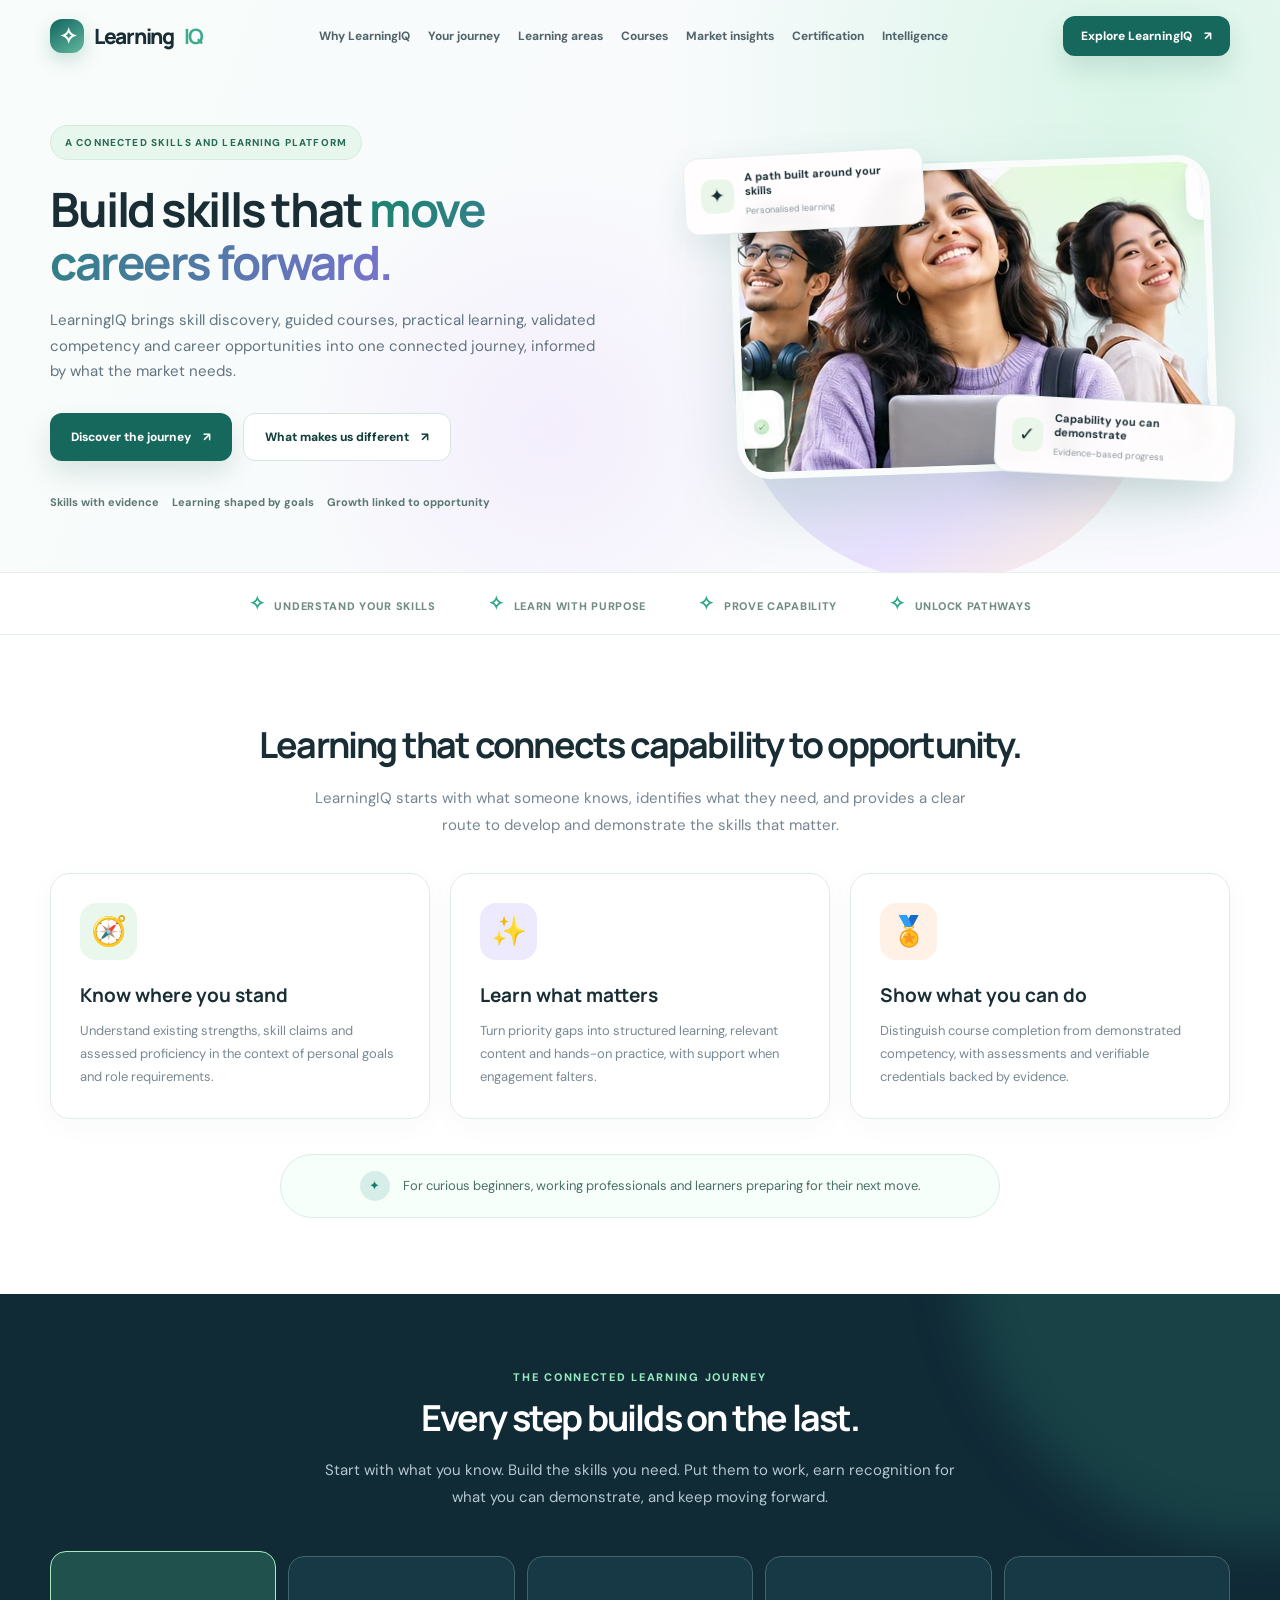
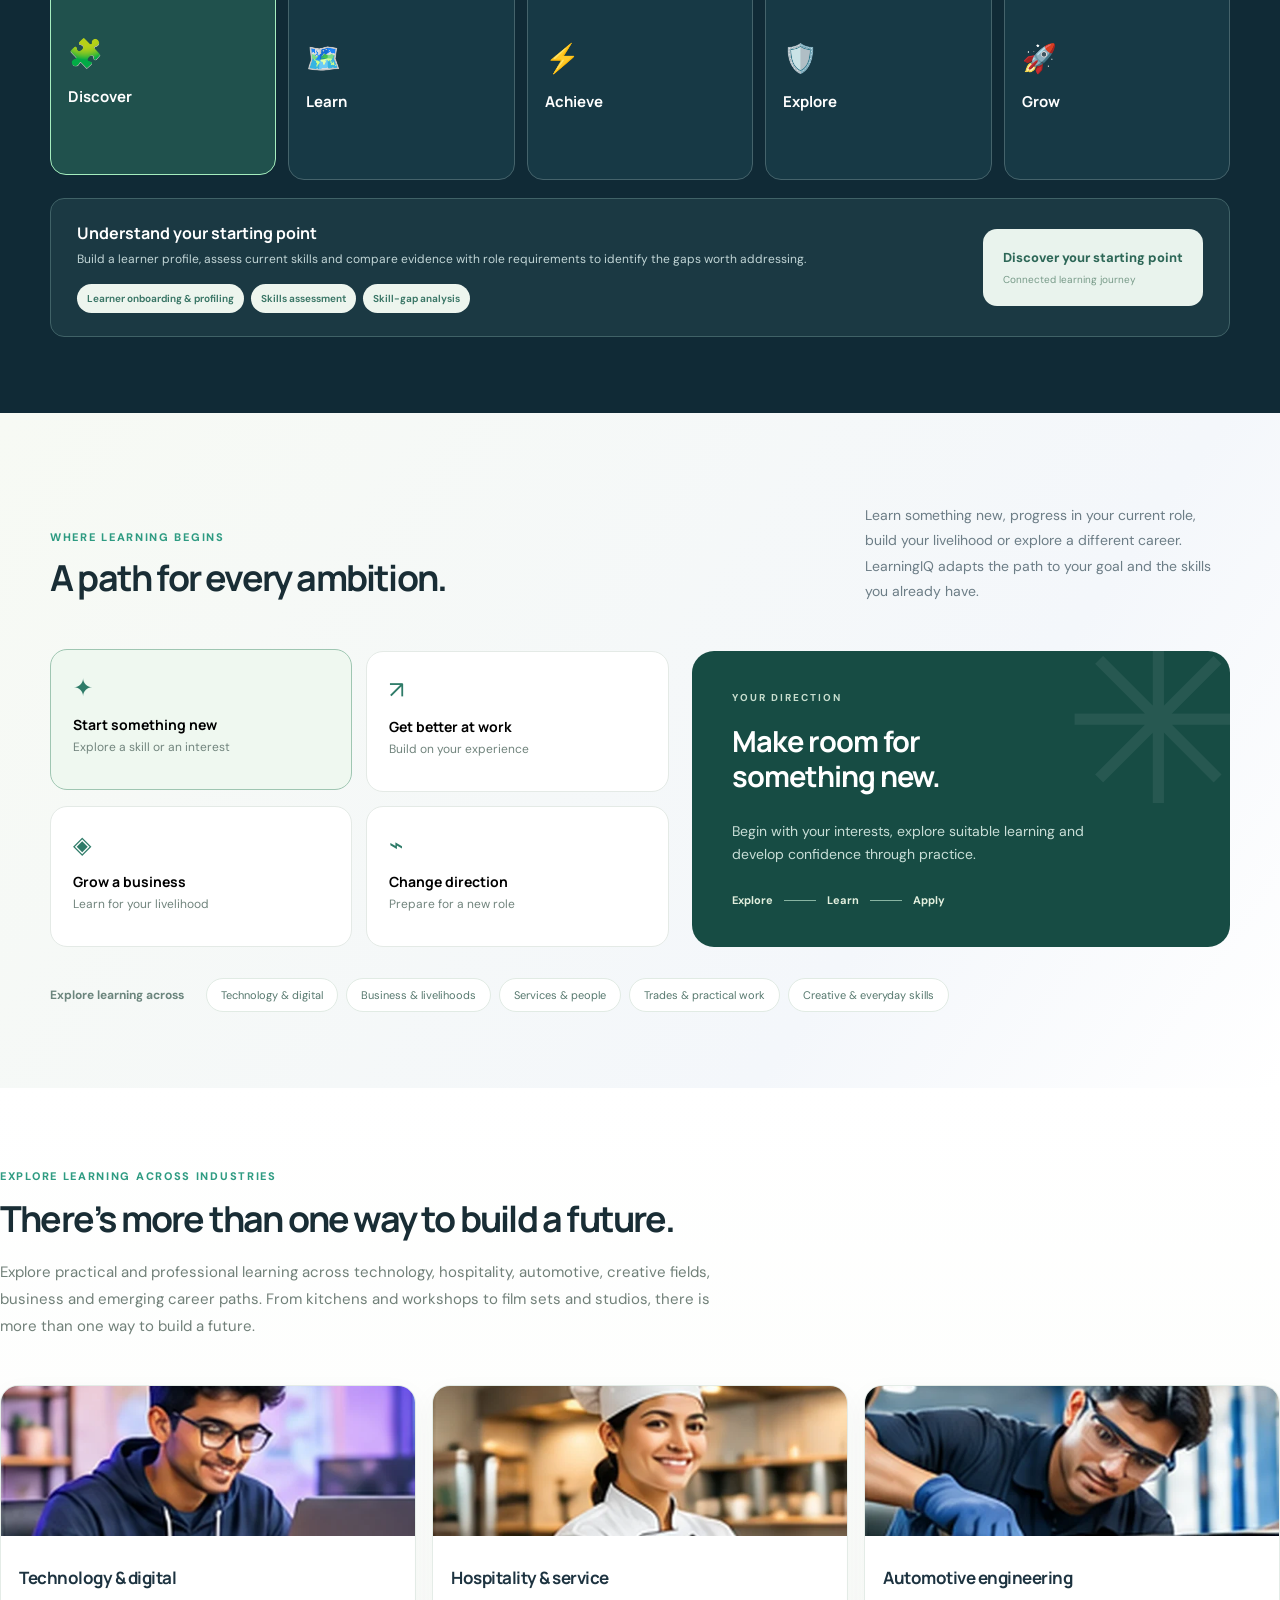
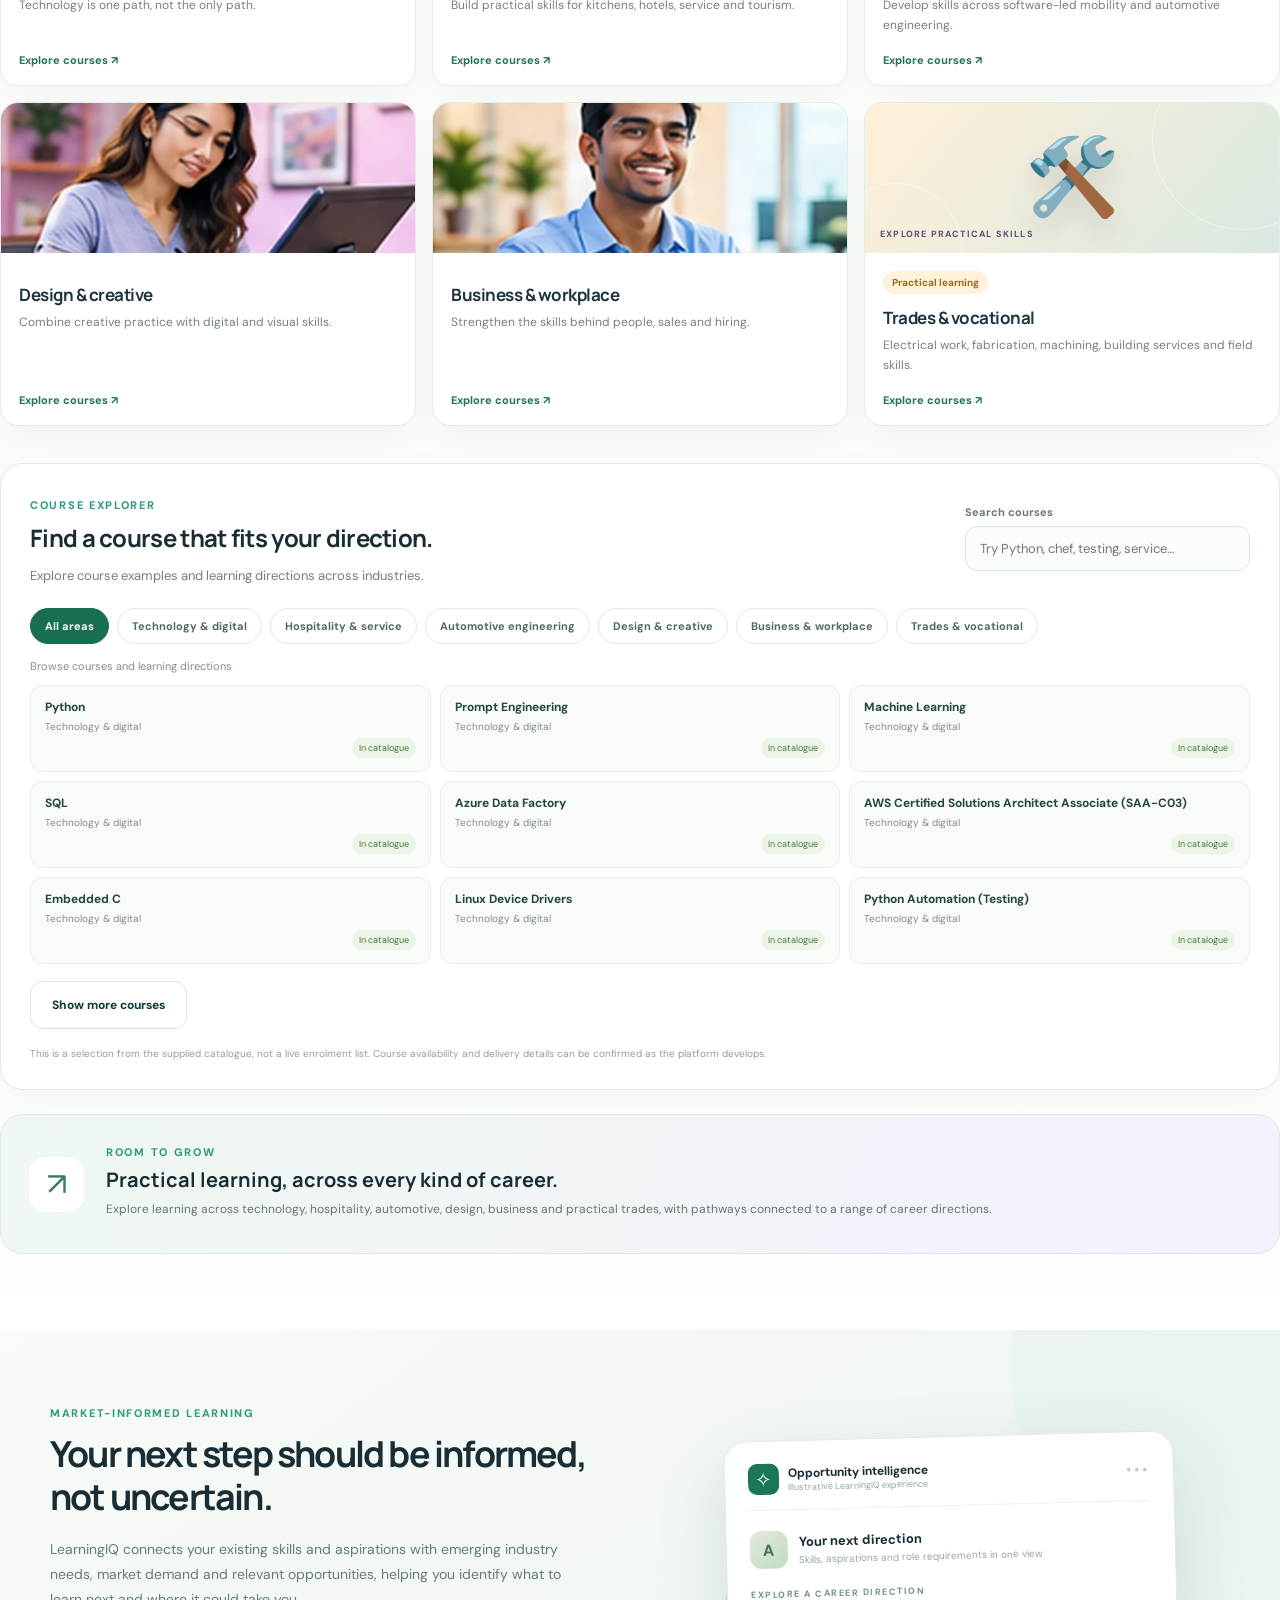
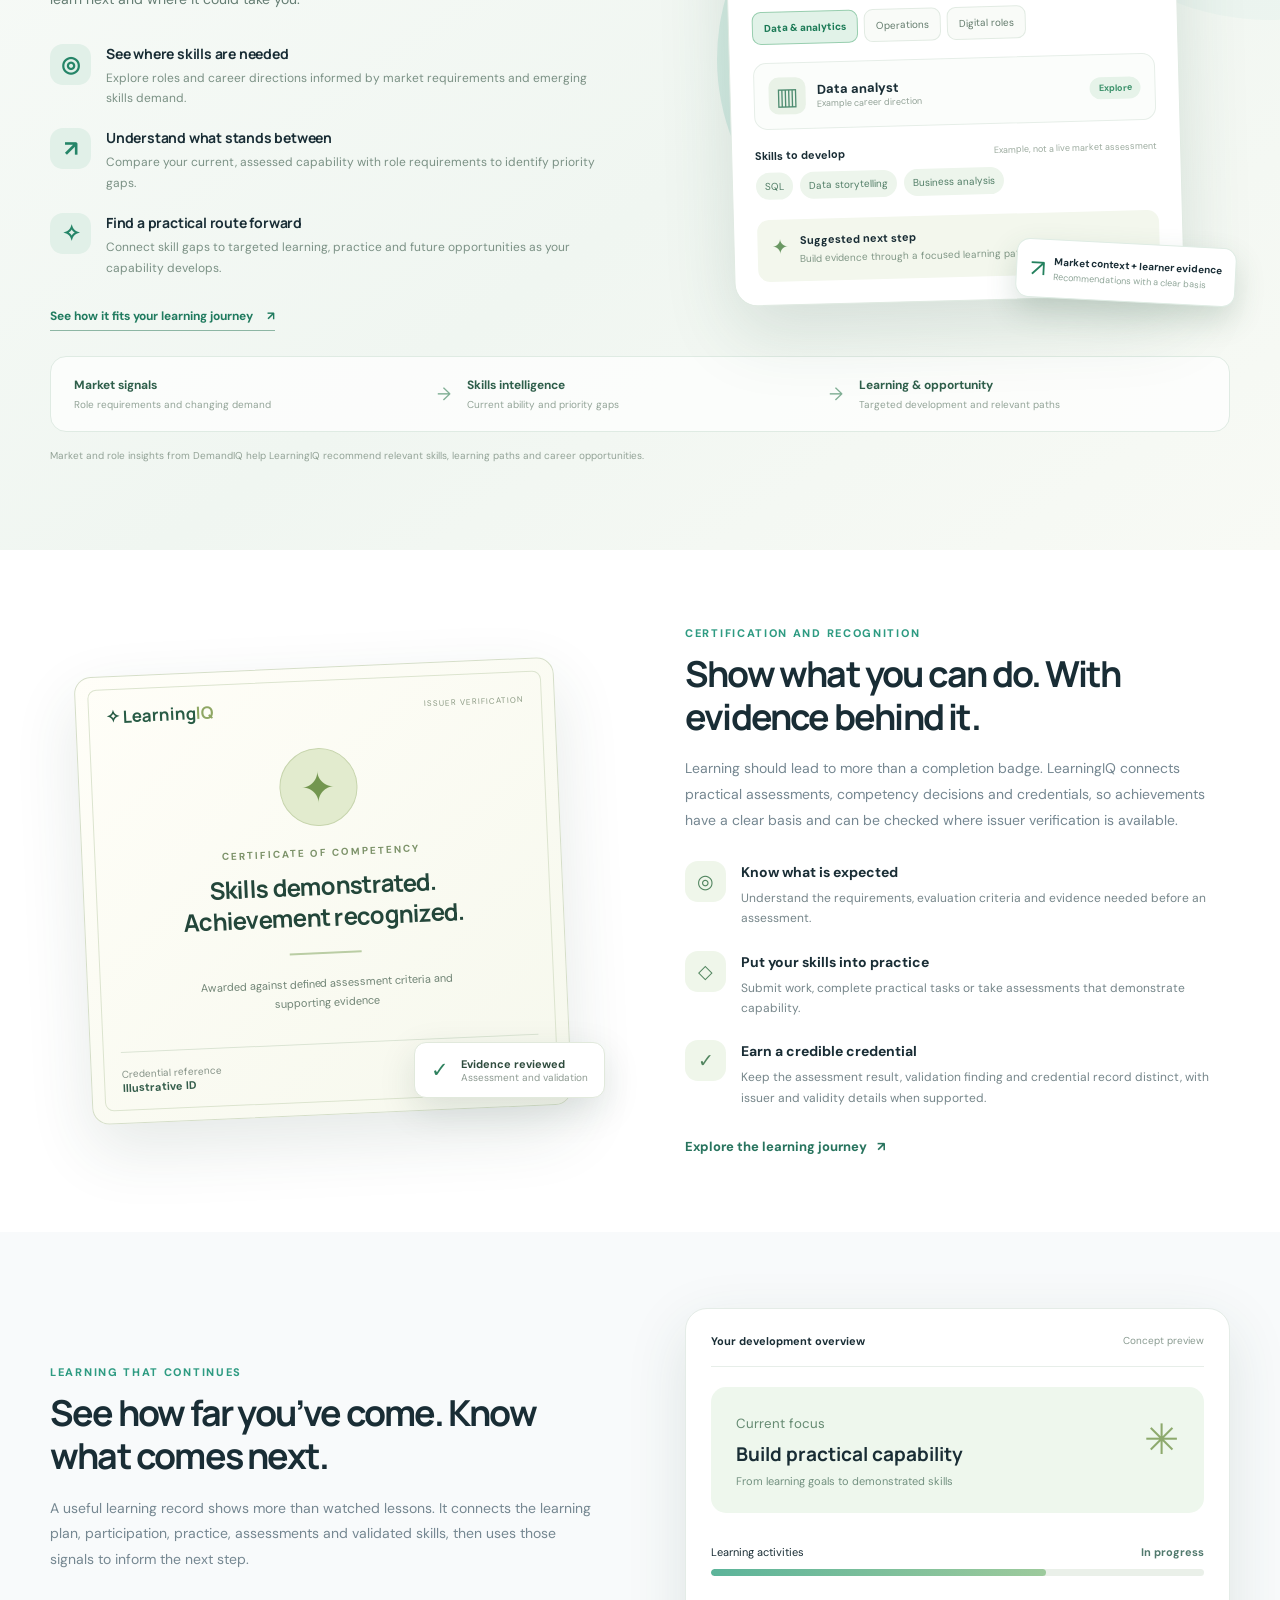
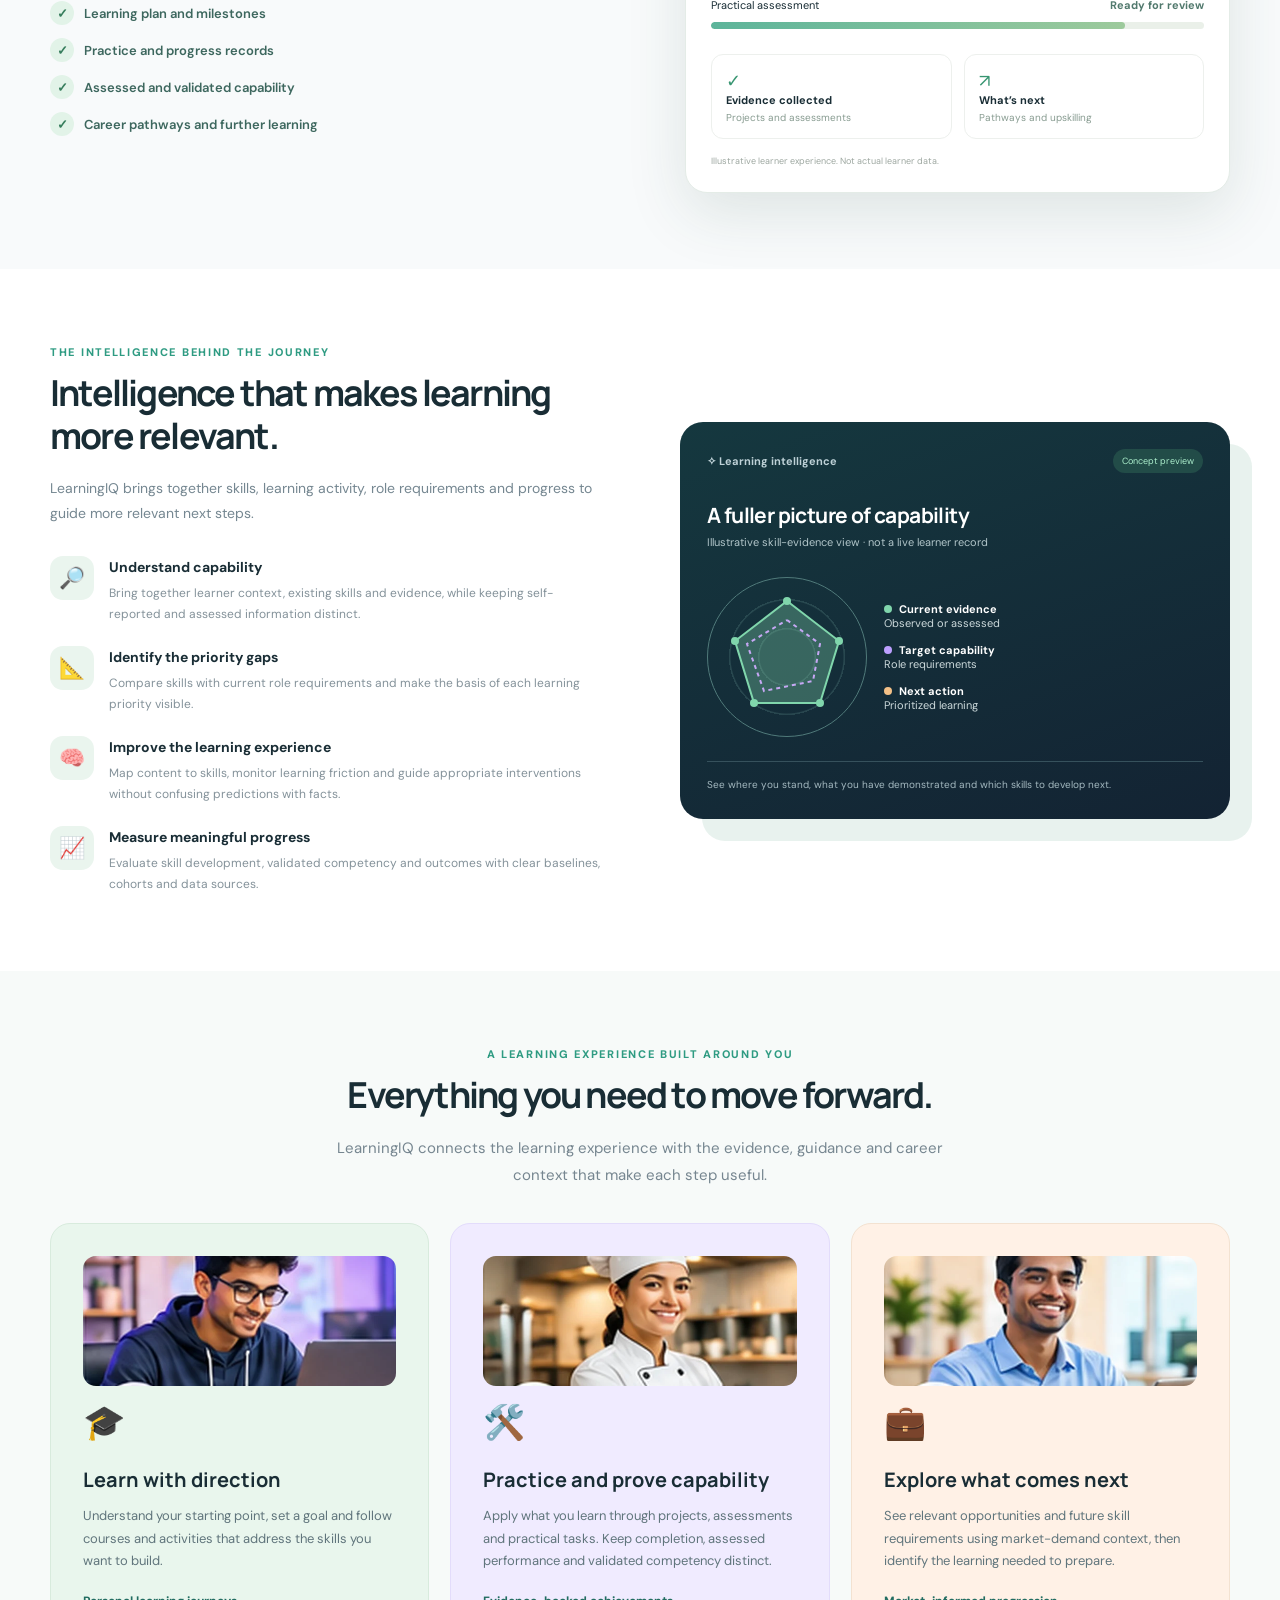
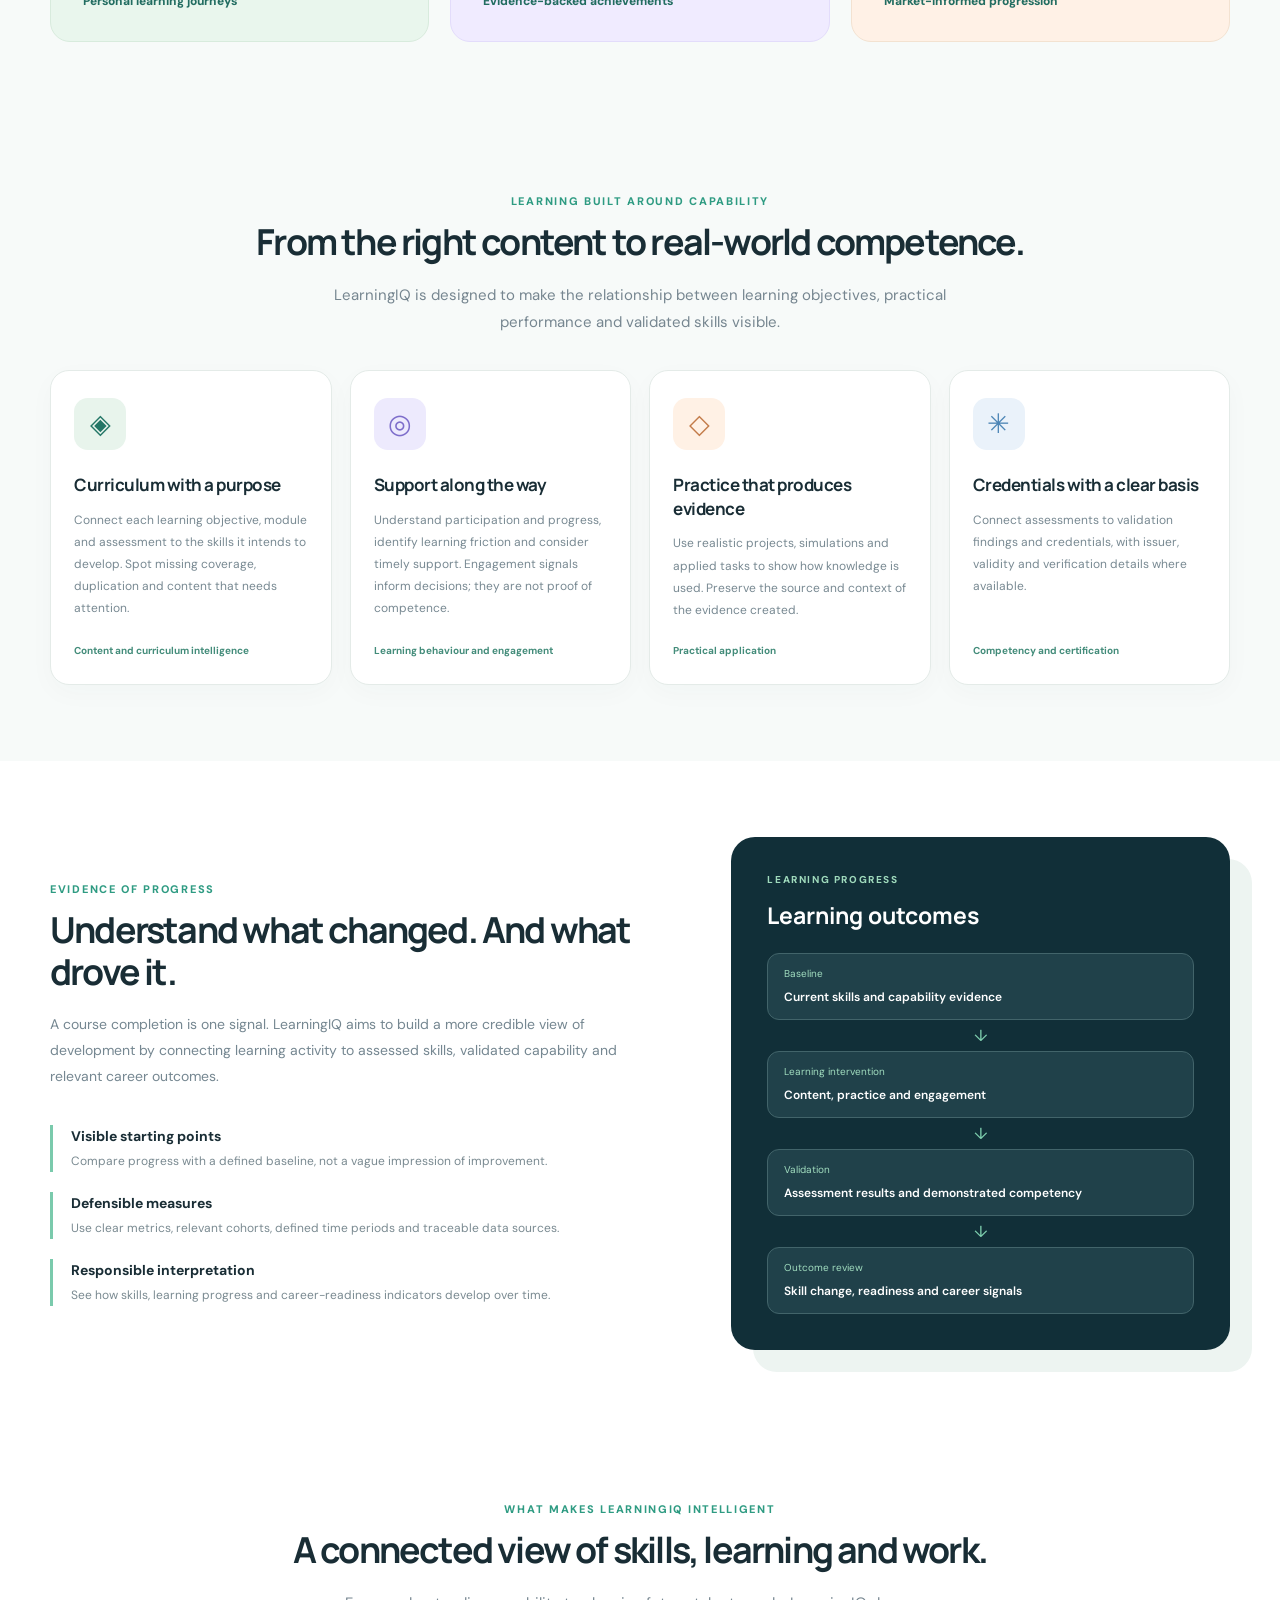
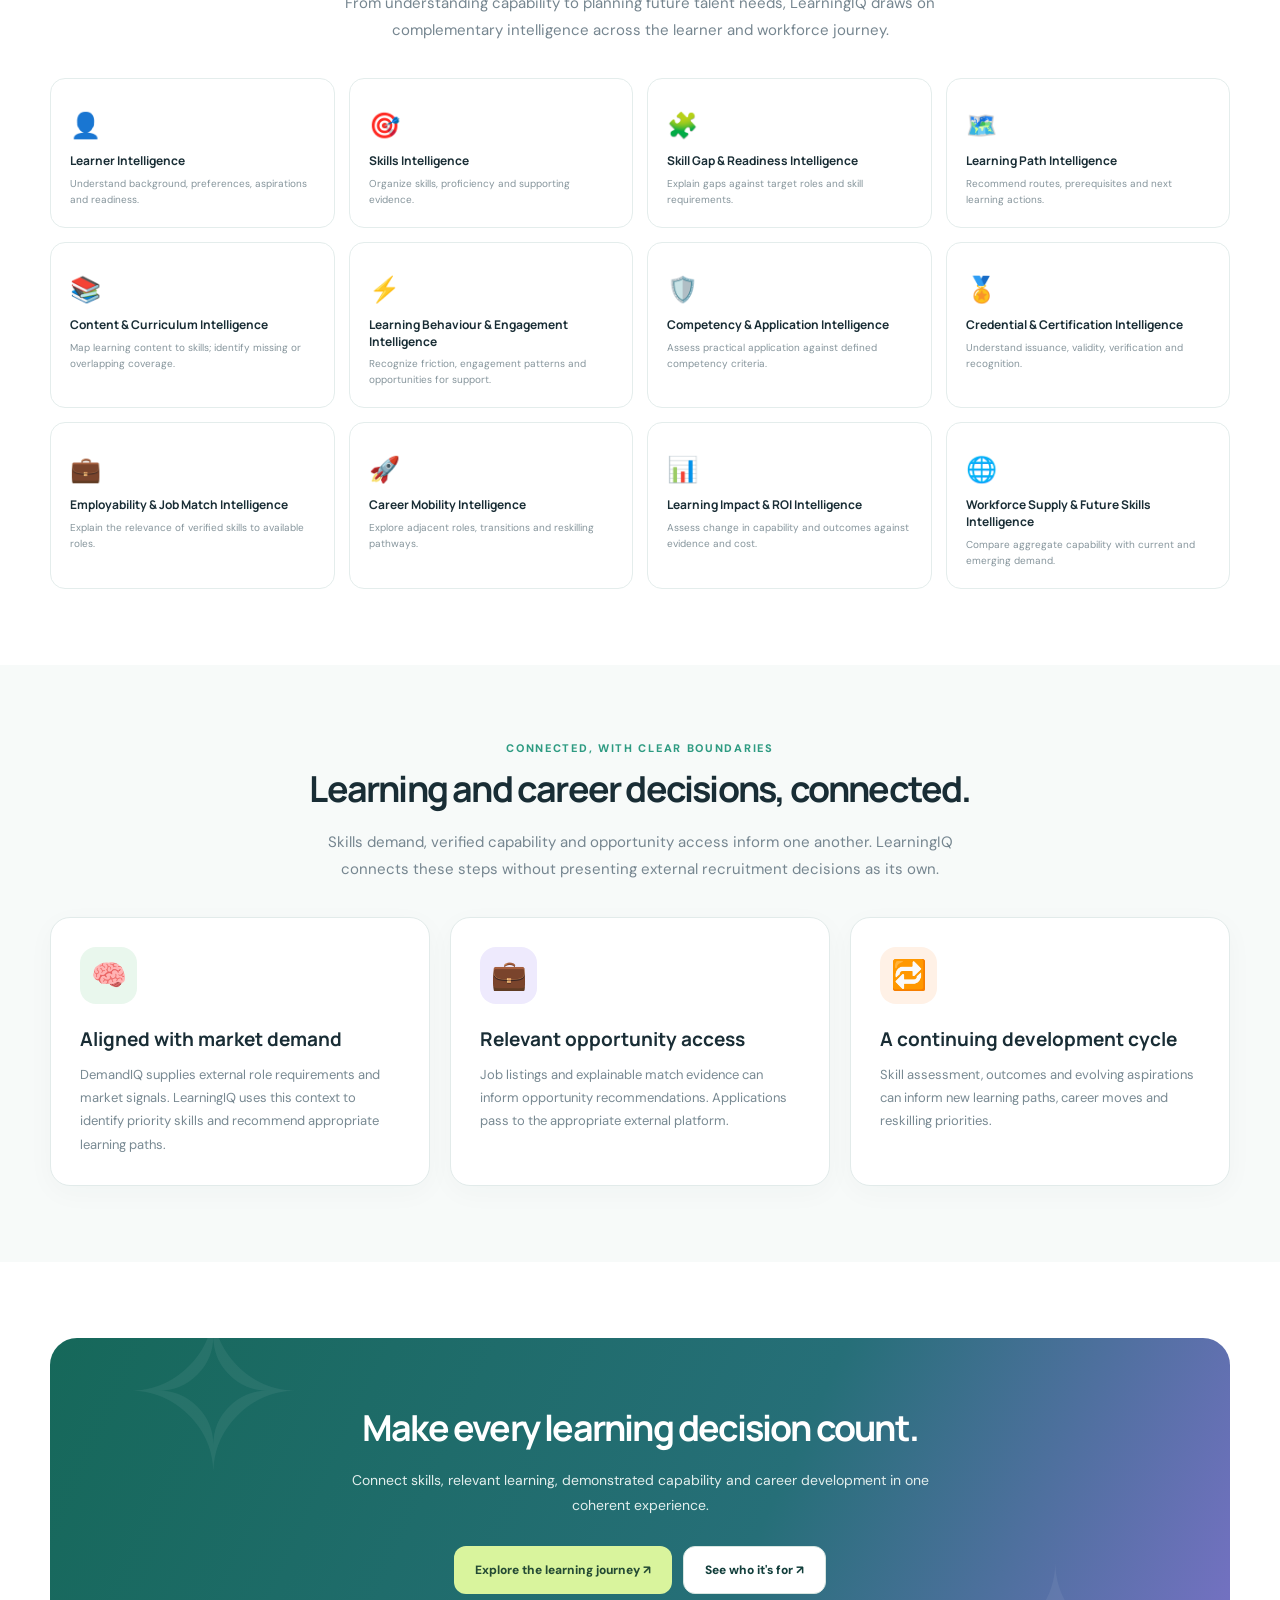
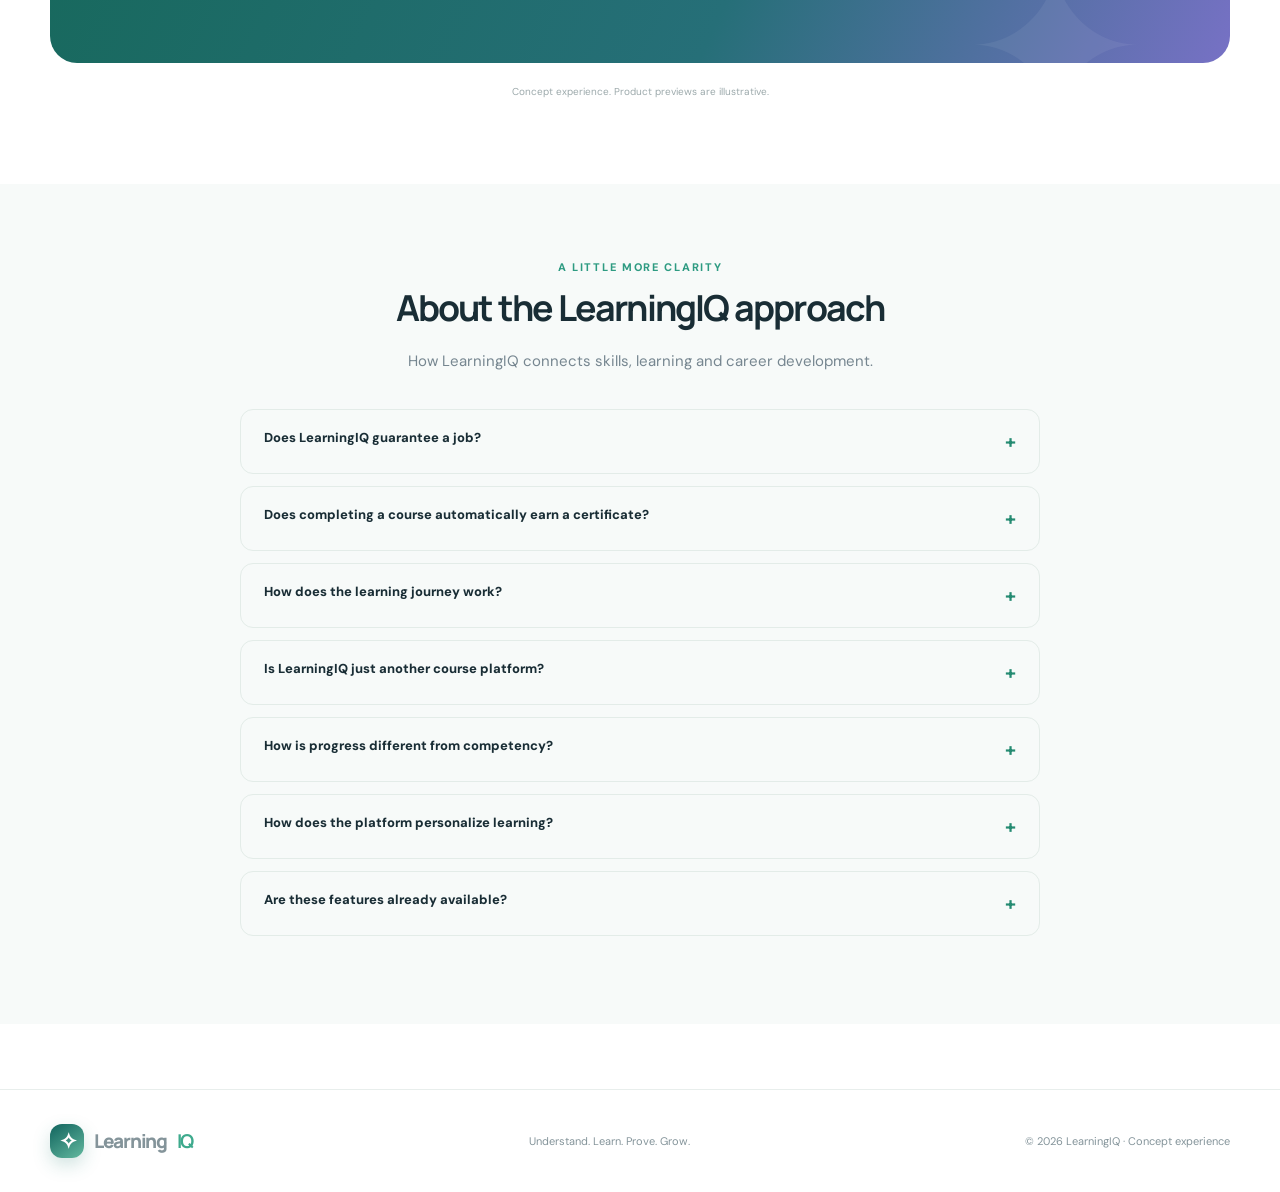
==== index.html @ e3d8e991 "Add LearningIQ landing page" ====
<!DOCTYPE html>

<html lang="en"><head><meta charset="utf-8"/><meta content="width=device-width,initial-scale=1" name="viewport"/><meta content="#123c38" name="theme-color"/><meta content="LearningIQ connects courses, skills assessment, practice, validated credentials and market-informed opportunities in a single learner journey." name="description"/><title>LearningIQ | Skills, Learning &amp; Career Growth</title><link href="https://fonts.googleapis.com" rel="preconnect"/><link crossorigin="" href="https://fonts.gstatic.com" rel="preconnect"/><link href="https://fonts.googleapis.com/css2?family=DM+Sans:wght@400;500;600;700&amp;family=Manrope:wght@400;500;600;700;800&amp;display=swap" rel="stylesheet"/><style>
:root{--ink:#192d35;--deep:#123e3b;--green:#17685c;--mint:#e2f4e9;--lime:#d5f28b;--purple:#7861d7;--orange:#ef9f69;--muted:#6c7d86;--line:#e5ebec;--paper:#f7faf9}*{box-sizing:border-box}html{scroll-behavior:smooth}body{margin:0;background:white;color:var(--ink);font-family:'DM Sans',sans-serif}h1,h2,h3,h4,.brand{font-family:Manrope,sans-serif}a{text-decoration:none;color:inherit}button{font:inherit;cursor:pointer}button:focus-visible,a:focus-visible{outline:3px solid #9dd9a7;outline-offset:4px}.wrap{width:min(1170px,calc(100% - 52px));margin:auto}.nav{height:84px;display:flex;justify-content:space-between;align-items:center;gap:20px}.brand{display:flex;align-items:center;gap:10px;font-size:24px;font-weight:800;letter-spacing:-1.3px}.brand-mark{width:38px;height:38px;border-radius:12px;background:linear-gradient(145deg,#11645e,#63b99f);color:white;display:grid;place-items:center;font-size:22px;box-shadow:0 7px 18px #277d6d37}.brand b{color:#3eaa8d}.navlinks{display:flex;align-items:center;gap:27px;color:#51636a;font-size:12px;font-weight:700}.navlinks a:hover{color:var(--green)}.btn{display:inline-flex;align-items:center;justify-content:center;gap:12px;border:0;border-radius:12px;background:var(--green);color:white;font-weight:800;font-size:12px;padding:15px 21px;transition:transform .2s,box-shadow .2s;box-shadow:0 12px 26px #165f5024}.btn:hover{transform:translateY(-2px);box-shadow:0 16px 32px #165f5035}.btn.alt{background:#fff;color:var(--deep);border:1px solid #d7e5e0;box-shadow:none}.btn.light{background:#d9f49d;color:#244a34;box-shadow:none}.btn.small{padding:12px 18px}.mobile-toggle{display:none}.hero{background:radial-gradient(circle at 89% 15%,#d9f5e7 0,transparent 38%),radial-gradient(circle at 43% 75%,#f4eefc 0,transparent 31%),linear-gradient(110deg,#f8fcfa,#f9f9ff);overflow:hidden}.hero-inner{min-height:625px;display:grid;grid-template-columns:1.06fr .94fr;align-items:center;gap:45px;padding:52px 0 75px}.eyebrow{display:inline-flex;align-items:center;gap:9px;border-radius:100px;background:#e8f7ed;color:#286b56;font-size:10px;font-weight:800;letter-spacing:1.15px;text-transform:uppercase;padding:10px 14px;border:1px solid #d3ecdc}.spark{font-size:15px}.hero h1{font-size:clamp(43px,4.6vw,66px);letter-spacing:-3.3px;line-height:1.13;margin:23px 0 19px}.gradient{background:linear-gradient(110deg,#18846e,#7a72cf);-webkit-background-clip:text;background-clip:text;color:transparent}.hero .lead{font-size:16px;line-height:1.85;color:#627581;max-width:560px;margin-bottom:28px}.buttons{display:flex;gap:11px;flex-wrap:wrap}.hero-tags{display:flex;gap:13px;flex-wrap:wrap;margin-top:34px;color:#5b7774;font-size:11px;font-weight:700}.hero-tags span{display:flex;gap:6px;align-items:center}.hero-tags b{color:#2b9d80}.hero-art{height:493px;position:relative}.art-blob{position:absolute;border-radius:50%;background:linear-gradient(135deg,#c8eadd,#e4def9);width:415px;height:415px;top:40px;left:25px}.art-blob.two{width:130px;height:130px;background:#e5f5cd;right:0;top:-10px;left:auto}.mock-card{position:absolute;left:11%;top:13%;width:76%;padding:21px;background:#fff;border:1px solid #dcece8;border-radius:22px;box-shadow:0 30px 75px #1b5b5c24;transform:rotate(-3deg)}.mock-top{display:flex;justify-content:space-between;align-items:center;padding-bottom:15px;border-bottom:1px solid #eef0f2;font-size:12px}.status{font-size:9px;font-weight:800;color:#188b60;background:#ddf6e9;border-radius:20px;padding:6px 9px}.mock-title{font-size:18px;font-weight:800;letter-spacing:-.7px;margin:21px 0 6px}.mock-desc{font-size:10px;color:#839299;margin-bottom:18px}.skill{display:flex;align-items:center;gap:10px;margin:13px 0}.skill strong{font-size:11px;min-width:102px}.track{background:#e9eeed;flex:1;border-radius:10px;height:8px;overflow:hidden}.track i{display:block;height:100%;border-radius:10px;background:linear-gradient(90deg,#4bba9b,#9bdcc6)}.skill small{font-size:9px;color:#82969b;width:30px;text-align:right}.path-preview{margin-top:20px;border-radius:13px;background:#f2f8f5;padding:13px 12px;display:flex;gap:7px;align-items:center}.path-preview span{font-size:9px;border-radius:6px;background:white;padding:8px 9px;font-weight:800;color:#3a756b}.path-preview i{font-style:normal;color:#9caeaa}.float{position:absolute;z-index:2;display:flex;align-items:center;gap:11px;padding:13px 16px;background:white;border:1px solid #e5eeee;border-radius:14px;box-shadow:0 13px 35px #2255551a}.float.one{top:47px;left:0;transform:rotate(5deg)}.float.two{right:-8px;bottom:41px;transform:rotate(4deg)}.float-icon{width:34px;height:34px;background:#eaf6e9;border-radius:10px;display:grid;place-items:center;font-size:19px}.float strong{display:block;font-size:11px}.float small{font-size:9px;color:#88969b}.ribbon{background:#fff;border-block:1px solid #e6efeb}.ribbon .wrap{display:flex;align-items:center;justify-content:center;flex-wrap:wrap;gap:18px 52px;padding:23px 0;font-size:11px;font-weight:800;letter-spacing:.7px;text-transform:uppercase;color:#718b85}.ribbon span:before{content:'✧';font-size:19px;color:#31a98b;margin-right:9px}.section{padding:100px 0}.soft{background:#f7faf9}.kicker{font-size:11px;text-transform:uppercase;letter-spacing:1.7px;font-weight:800;color:#2e9b82}.center{text-align:center}.section h2{font-size:clamp(30px,3.2vw,45px);letter-spacing:-1.8px;line-height:1.19;margin:13px 0 18px}.sub{max-width:655px;color:#768690;font-size:15px;line-height:1.8;margin:0 auto 43px}.three{display:grid;grid-template-columns:repeat(3,1fr);gap:20px}.value-card{padding:29px;border:1px solid #e2ebea;border-radius:20px;background:white;box-shadow:0 7px 28px #243f4308}.value-icon{height:57px;width:57px;display:grid;place-items:center;font-size:29px;background:#e9f7ed;border-radius:16px;margin-bottom:22px}.value-card:nth-child(2) .value-icon{background:#eeeafd}.value-card:nth-child(3) .value-icon{background:#fff1e6}.value-card h3{font-size:19px;margin:0 0 11px}.value-card p{font-size:13px;line-height:1.8;color:#788992;margin:0}.journey{background:#102a36;color:white;overflow:hidden;position:relative}.journey:before{content:'';position:absolute;border-radius:50%;width:600px;height:600px;right:-280px;top:-350px;background:#276c6260;filter:blur(25px)}.journey .kicker{color:#97e8be}.journey .sub{color:#b5c6ce}.journey h2{color:white}.stage-grid{display:grid;grid-template-columns:repeat(5,1fr);gap:12px;margin-top:45px}.stage{border:1px solid #45636b;background:#173945;border-radius:16px;padding:22px 17px;position:relative;min-height:224px;text-align:left;color:#fff;transition:transform .2s,background .2s,border .2s}.stage:hover,.stage.active{transform:translateY(-5px);border-color:#a5edbe;background:#20514d}.stage-n{font-size:10px;font-weight:800;color:#a7d2c5;letter-spacing:1px}.stage-icon{font-size:28px;margin:15px 0}.stage h3{font-size:15px;line-height:1.35;margin:0 0 10px}.stage p{font-size:11px;line-height:1.6;color:#c1d0d6;margin:0}.stage-detail{margin-top:18px;padding:23px 26px;border-radius:14px;border:1px solid #406267;background:#1b3943;display:flex;justify-content:space-between;align-items:center;gap:20px}.stage-detail strong{font-family:Manrope;font-size:16px}.stage-detail p{font-size:12px;color:#c1d5d6;margin:6px 0 0;line-height:1.65}.stage-detail .stage-pill{white-space:nowrap;font-size:10px;color:#baf4cf;border:1px solid #5a877c;border-radius:100px;padding:9px 12px}.feature-split{display:grid;grid-template-columns:1fr 1fr;gap:80px;align-items:center}.feature-intro{color:#758791;font-size:14px;line-height:1.85}.feature-list{margin-top:29px;display:grid;gap:21px}.feature-item{display:flex;gap:15px}.fi{display:grid;place-items:center;border-radius:13px;background:#eaf5ee;width:44px;height:44px;flex-shrink:0;font-size:21px}.feature-item strong{font-size:14px}.feature-item p{font-size:12px;line-height:1.75;color:#84929a;margin:6px 0 0}.intelligence-preview{background:linear-gradient(160deg,#15383f,#132333);border-radius:23px;padding:27px;color:white;box-shadow:22px 22px 0 #e8f2ee}.preview-top{display:flex;justify-content:space-between;align-items:center;font-size:11px;color:#bed1d7}.preview-top span{background:#224c48;border-radius:20px;padding:6px 9px;color:#adf0cd;font-size:9px}.preview-title{font-size:21px;margin:28px 0 6px;letter-spacing:-.6px}.preview-sub{font-size:11px;color:#b1c5c9}.radar{display:flex;gap:17px;align-items:center;margin:28px 0 24px}.radar-ring{width:160px;height:160px;border-radius:50%;border:1px solid #507a7a;position:relative;display:grid;place-items:center;flex-shrink:0;background:repeating-radial-gradient(circle,#ffffff00 0,#ffffff00 27px,#507a7a55 28px,#507a7a55 29px)}.radar-ring svg{height:140px;width:140px}.radar-legend{display:grid;gap:13px;font-size:11px;color:#ccd9db}.radar-legend b{color:white}.radar-legend i{display:inline-block;width:8px;height:8px;background:#80d6ac;border-radius:50%;margin-right:7px}.radar-legend div:nth-child(2) i{background:#bc9fff}.radar-legend div:nth-child(3) i{background:#f3c087}.preview-note{font-size:10px;color:#a4b9c0;padding-top:15px;border-top:1px solid #36515c;line-height:1.5}.audience{display:grid;grid-template-columns:repeat(3,1fr);gap:21px}.aud-card{border-radius:20px;padding:32px;min-height:294px;background:#e9f6ed;border:1px solid #d8ebdd}.aud-card:nth-child(2){background:#f0ebff;border-color:#e3dcfb}.aud-card:nth-child(3){background:#fff1e6;border-color:#f3e2d1}.aud-icon{font-size:34px;margin-bottom:21px}.aud-card h3{font-size:20px;margin:0 0 12px}.aud-card p{font-size:13px;line-height:1.75;color:#60757c;margin:0 0 20px}.aud-card .aud-footer{font-weight:800;color:#226d61;font-size:12px}.intel-grid{display:grid;grid-template-columns:repeat(4,1fr);gap:14px}.intel{padding:19px;background:white;border:1px solid #e4edec;border-radius:15px;min-height:150px}.intel .num{color:#27a186;font-size:10px;font-weight:800;letter-spacing:1px}.intel .symbol{font-size:25px;margin:11px 0}.intel h3{font-size:12px;margin:0 0 6px;line-height:1.4}.intel p{font-size:10px;color:#86959c;margin:0;line-height:1.6}.bottom-cta{padding:69px 30px;background:linear-gradient(115deg,#16685a,#266f78 60%,#7771c5);border-radius:27px;text-align:center;color:white;position:relative;overflow:hidden}.bottom-cta:before{content:'✧';position:absolute;left:6%;top:-85px;font-size:220px;color:#ffffff10}.bottom-cta:after{content:'✦';position:absolute;right:7%;bottom:-130px;font-size:220px;color:#ffffff10}.bottom-cta h2{color:white;position:relative;font-size:clamp(31px,4vw,48px);margin:0 0 18px}.bottom-cta p{color:#e2eeed;font-size:14px;max-width:590px;margin:0 auto 28px;line-height:1.8;position:relative}.bottom-cta .buttons{justify-content:center;position:relative}.faq{max-width:800px;margin:0 auto}.faq details{padding:19px 23px;border:1px solid #e3ece8;border-radius:13px;margin-bottom:12px}.faq summary{font-weight:800;font-size:13px;cursor:pointer;list-style:none;display:flex;justify-content:space-between;gap:12px}.faq summary:after{content:'+';font-size:19px;color:#258b72}.faq details[open] summary:after{content:'−'}.faq p{font-size:12px;color:#73878f;line-height:1.8;margin:13px 0 0}footer{border-top:1px solid #e8eeec;padding:34px 0;margin-top:65px}.footer{display:flex;gap:22px;align-items:center;justify-content:space-between;color:#84949a;font-size:11px}.footer .brand{font-size:19px}.note{font-size:10px;text-align:center;color:#9ca9ab;margin-top:22px}.toast{position:fixed;bottom:20px;right:20px;z-index:50;max-width:360px;padding:17px 20px;background:#183c3a;color:white;border-radius:13px;box-shadow:0 17px 50px #132d3c35;font-size:12px;display:none}.reveal{animation:fadein .35s ease}@keyframes fadein{from{opacity:.5;transform:translateY(5px)}to{opacity:1;transform:none}}@media(max-width:990px){.hero-inner{grid-template-columns:1fr;gap:8px;padding-top:55px}.hero-art{max-width:580px;width:100%;margin:auto}.stage-grid{grid-template-columns:repeat(3,1fr)}.feature-split{grid-template-columns:1fr;gap:46px}.intelligence-preview{max-width:530px}.intel-grid{grid-template-columns:repeat(3,1fr)}.navlinks{gap:14px}}@media(max-width:650px){.wrap{width:min(100% - 38px,1170px)}.nav{height:73px}.navlinks{display:none}.mobile-toggle{display:block;background:none;border:0;font-size:20px;color:#28594e}.navlinks.open{display:flex;position:absolute;top:70px;left:0;right:0;background:white;padding:23px;z-index:20;flex-direction:column;box-shadow:0 15px 35px #153b3b21}.nav>.btn{margin-left:auto;padding:10px 12px;font-size:10px}.brand{font-size:20px}.brand-mark{height:32px;width:32px}.hero-inner{padding:43px 0 25px;min-height:0}.hero h1{letter-spacing:-2px;font-size:43px}.hero .lead{font-size:14px}.hero-art{height:354px}.art-blob{width:310px;height:310px;left:20px;top:35px}.mock-card{width:77%;padding:15px;left:11%;top:14%}.mock-title{margin:15px 0 6px;font-size:14px}.skill{margin:10px 0}.skill strong{min-width:82px;font-size:9px}.path-preview{margin-top:10px;padding:8px}.path-preview span{font-size:7px;padding:6px}.float.one{top:18px}.float.two{bottom:8px;right:0}.float{padding:9px}.float strong{font-size:9px}.float small{font-size:8px}.section{padding:69px 0}.section h2{letter-spacing:-1.1px}.three,.audience{grid-template-columns:1fr}.stage-grid{grid-template-columns:repeat(2,1fr)}.stage{min-height:210px;padding:17px 13px}.stage-detail{display:block}.stage-pill{display:inline-block;margin-top:13px}.intel-grid{grid-template-columns:repeat(2,1fr)}.intelligence-preview{padding:20px;box-shadow:12px 12px 0 #e8f2ee}.radar{gap:10px}.radar-ring{width:125px;height:125px}.radar-ring svg{width:120px;height:120px}.radar-legend{font-size:9px}.footer{flex-direction:column;text-align:center}.ribbon .wrap{gap:10px 16px;font-size:9px}.bottom-cta{padding:54px 21px}}@media(prefers-reduced-motion:reduce){*,*:before,*:after{animation:none!important;scroll-behavior:auto!important;transition:none!important}}

.experience-grid{display:grid;grid-template-columns:repeat(4,minmax(0,1fr));gap:18px}.exp-card{background:white;border:1px solid #e4ebe8;border-radius:19px;padding:27px 23px;display:flex;flex-direction:column;min-height:310px;box-shadow:0 8px 27px #25463c07}.exp-icon{width:52px;height:52px;border-radius:14px;background:#e8f4ec;color:#237666;display:grid;place-items:center;font-size:27px;margin-bottom:23px}.exp-card:nth-child(2) .exp-icon{background:#edeafd;color:#7e6ecb}.exp-card:nth-child(3) .exp-icon{background:#fff1e5;color:#c37b49}.exp-card:nth-child(4) .exp-icon{background:#eaf2fa;color:#4d86b6}.exp-card h3{font-size:17px;letter-spacing:-.5px;margin:0 0 12px;line-height:1.4}.exp-card p{font-size:12px;line-height:1.85;color:#788992;margin:0 0 23px}.exp-card span{margin-top:auto;color:#438c7a;font-size:10px;font-weight:700}.outcome-layout{display:grid;grid-template-columns:1fr .85fr;gap:95px;align-items:center}.proof-list{margin-top:35px;display:grid;gap:20px}.proof-list>div{padding-left:18px;border-left:3px solid #7acaac}.proof-list strong{font-size:14px}.proof-list p{color:#7a8a91;font-size:12px;line-height:1.75;margin:5px 0 0}.outcome-panel{background:#112f38;border-radius:24px;padding:36px;color:#fff;box-shadow:22px 22px 0 #edf4f1}.outcome-label{font-size:10px;letter-spacing:1.6px;color:#9fdabc;font-weight:800}.outcome-panel h3{font-size:23px;margin:13px 0 22px}.outcome-step{border:1px solid #42646a;border-radius:12px;padding:13px 16px;background:#20414a}.outcome-step span{display:block;color:#a2dec0;font-size:10px;margin-bottom:5px}.outcome-step b{font-size:12px;font-weight:600}.outcome-arrow{text-align:center;color:#7fd0af;margin:5px 0}.outcome-panel small{display:block;color:#b7c9c9;font-size:10px;line-height:1.7;margin-top:20px}.intel .num{display:none}@media(max-width:950px){.experience-grid{grid-template-columns:repeat(2,minmax(0,1fr))}.outcome-layout{grid-template-columns:1fr;gap:50px}}@media(max-width:580px){.experience-grid{grid-template-columns:1fr}.exp-card{min-height:auto}.outcome-panel{padding:23px}.outcome-layout{gap:30px}}

/* Refined narrative sections inspired by the original learner experience */
.split-head{display:flex;align-items:end;justify-content:space-between;gap:60px;margin-bottom:33px}.split-head>div{max-width:570px}.split-head>p{max-width:365px;color:var(--muted);line-height:1.8;font-size:14px}.directions-section{background:linear-gradient(125deg,#f7faf4,#f4f7fb 70%,#fff)}.ambition-layout{display:grid;grid-template-columns:1.07fr .93fr;gap:23px}.ambition-grid{display:grid;grid-template-columns:1fr 1fr;gap:14px}.ambition{min-height:139px;display:flex;flex-direction:column;align-items:flex-start;text-align:left;padding:22px;background:white;border:1px solid #e4eae6;border-radius:17px;gap:5px;cursor:pointer;transition:.2s}.ambition:hover,.ambition.active{background:#eff8f0;border-color:#9fc6b2;transform:translateY(-2px)}.ambition .amb-icon{color:#2e7b68;font-size:24px;line-height:1.3;margin-bottom:7px}.ambition strong{font:700 14px Manrope,sans-serif}.ambition small{font-size:12px;color:#71847d}.ambition-preview{background:#174c44;color:#fff;border-radius:22px;padding:40px;display:flex;flex-direction:column;justify-content:center;min-height:290px;position:relative;overflow:hidden}.ambition-preview:after{content:'✳';position:absolute;right:-25px;top:-76px;font-size:230px;color:#ffffff12;pointer-events:none}.preview-kicker{font-size:10px;letter-spacing:2px;color:#c8decf;font-weight:700}.ambition-preview h3{font-size:29px;line-height:1.2;letter-spacing:-1px;max-width:320px;margin:20px 0 12px}.ambition-preview p{max-width:370px;color:#c8ded7;font-size:14px;line-height:1.7}.preview-path{display:flex;align-items:center;gap:11px;margin-top:12px;color:#e2efde;font-size:11px;font-weight:700}.preview-path i{height:1px;width:32px;background:#88b4a2}.field-bar{display:flex;gap:22px;align-items:center;margin-top:31px}.field-bar>span{font-size:12px;color:#6b857d;font-weight:700;white-space:nowrap}.field-tags{display:flex;gap:8px;flex-wrap:wrap}.field-tags span{font-size:11px;background:white;border:1px solid #e1ebe4;border-radius:40px;padding:9px 14px;color:#56786e}.certification-section{background:white;overflow:hidden}.cert-layout{display:grid;grid-template-columns:1fr 1fr;gap:90px;align-items:center}.cert-art{min-height:490px;position:relative;display:flex;align-items:center;justify-content:center}.cert-glow{position:absolute;width:420px;height:420px;border-radius:50%;background:radial-gradient(circle,#dbe9d7,#eff6f0 65%,transparent 72%)}.certificate-preview{position:relative;width:88%;min-height:410px;padding:28px 30px;border:1px solid #d5dec8;border-radius:17px;background:linear-gradient(140deg,#fffef8,#f6f8ed);box-shadow:0 25px 65px #294d3b1f;text-align:center;transform:rotate(-2.5deg)}.certificate-preview:before{content:'';position:absolute;inset:12px;border:1px solid #dce4cf;border-radius:9px;pointer-events:none}.cert-top{display:flex;align-items:center;justify-content:space-between;gap:12px}.cert-brand{font:700 17px Manrope,sans-serif;color:#285b45}.cert-brand strong{color:#8fa764}.cert-verification{font-size:8px;letter-spacing:1px;color:#8b9a83}.cert-seal{width:78px;height:78px;border-radius:50%;background:#e2ebce;border:1px solid #c7d5ad;margin:29px auto 20px;display:grid;place-items:center;color:#73964f;font-size:42px}.cert-overline{font-size:10px!important;letter-spacing:2px;color:#7c9269!important;font-weight:700}.certificate-preview h3{font-size:24px;line-height:1.3;letter-spacing:-.7px;color:#23463a;margin:11px 0 15px}.cert-rule{width:72px;height:2px;background:#bacda4;margin:20px auto}.certificate-preview .cert-detail{font-size:11px;max-width:280px;margin:auto;color:#708475;line-height:1.7}.cert-bottom{display:flex;justify-content:space-between;text-align:left;margin-top:31px;padding-top:15px;border-top:1px solid #dbe4d4;font-size:10px;color:#859287}.cert-bottom strong{font-size:11px;color:#345d4b}.cert-float{position:absolute;right:-10px;bottom:38px;background:white;border:1px solid #e1e9dc;border-radius:12px;padding:13px 16px;box-shadow:0 12px 36px #153b3220;color:#2e815e;display:flex;gap:12px;align-items:center;font-size:21px}.cert-float strong{display:block;font-size:11px;color:#2e4b3d}.cert-float small{display:block;font-size:10px;color:#8e9b92}.cert-copy h2{max-width:550px}.cert-points{display:grid;gap:22px;margin:27px 0}.cert-points>div{display:flex;gap:15px}.cert-point-icon{flex-shrink:0;width:41px;height:41px;background:#eff6ea;color:#51855f;display:grid;place-items:center;border-radius:13px;font-size:19px}.cert-points strong{font-size:14px}.cert-points p{font-size:12px;color:#76868a;line-height:1.7;margin:6px 0 0}.cert-link{font-size:13px;font-weight:750;color:#28745e}.cert-link span{margin-left:7px}.stage-grid{gap:12px}.stage{transition:transform .2s,border-color .2s}.stage:hover{transform:translateY(-3px)}.stage h3{margin:5px 0 0}.stage-detail{align-items:center;gap:30px}.phase-chips{display:flex;gap:7px;flex-wrap:wrap;margin-top:14px}.phase-chips span{padding:8px 10px;border-radius:25px;background:#edf5ee;color:#3a7666;font-weight:650;font-size:10px}.stage-side-mark{background:#e9f3ed;padding:20px;border-radius:14px;min-width:185px;color:#2d6757;font-size:13px;font-weight:750}.stage-side-mark span{display:block;color:#779a88;font-size:10px;font-weight:400;margin-top:7px}.growth-section{background:#f8fafb}.growth-layout{display:grid;grid-template-columns:1fr 1fr;gap:90px;align-items:center}.growth-list{display:grid;gap:13px;margin-top:28px}.growth-list span{display:flex;gap:10px;align-items:center;font-size:13px;color:#3d675e;font-weight:600}.growth-list span:before{content:'✓';width:24px;height:24px;border-radius:50%;display:grid;place-items:center;background:#e2f3e8;color:#367d5c}.growth-widget{border:1px solid #e4ece7;background:white;box-shadow:0 20px 60px #244e4220;padding:25px;border-radius:22px}.widget-top,.track-row,.widget-footer{display:flex;justify-content:space-between;gap:12px}.widget-top{font-size:11px;border-bottom:1px solid #e7eee9;padding-bottom:18px}.widget-top span{color:#8a9b91;font-size:10px}.widget-hero{background:#eef7ed;border-radius:15px;padding:25px;margin:20px 0;display:flex;justify-content:space-between}.widget-hero small{color:#658a72}.widget-hero h3{font-size:19px;margin:8px 0 7px}.widget-hero p{font-size:11px;color:#739180;margin:0}.widget-icon{font-size:42px;color:#8da96d}.widget-track{display:grid;gap:10px}.track-row{font-size:11px;margin-top:12px}.track-row strong{color:#51796d}.track-line{height:7px;background:#eaf0e9;border-radius:10px;overflow:hidden}.track-line i{display:block;height:100%;background:linear-gradient(90deg,#5cb49a,#9dca9c);border-radius:10px}.widget-footer{margin-top:25px;gap:12px}.widget-footer>div{flex:1;border:1px solid #edf0ed;border-radius:12px;padding:14px}.widget-footer span{display:block;color:#379571;font-size:18px}.widget-footer strong,.widget-footer small{display:block;font-size:11px}.widget-footer small{color:#879b90;margin-top:4px;font-size:10px}.mock-disclaimer{display:block;color:#9da7a0;margin-top:16px;font-size:9px}
@media(max-width:900px){.cert-layout,.growth-layout{grid-template-columns:1fr;gap:28px}.cert-art{order:2;max-width:600px;width:100%;margin:auto}.split-head{display:block}.ambition-layout{grid-template-columns:1fr}.field-bar{display:block}.field-tags{margin-top:12px}}@media(max-width:600px){.ambition-grid{gap:9px}.ambition{min-height:130px;padding:15px}.ambition strong{font-size:12px}.ambition small{font-size:10px}.ambition-preview{padding:26px;min-height:230px}.cert-art{min-height:405px}.cert-glow{width:330px;height:330px}.certificate-preview{width:96%;padding:20px 19px;min-height:365px}.certificate-preview h3{font-size:19px}.cert-seal{margin:20px auto 10px}.cert-float{right:0;bottom:3px}.stage-side-mark{display:none}.field-tags span{font-size:10px}.growth-widget{padding:16px}}


/* Market-informed pathways: editorial product feature */
.demand-section{background:linear-gradient(145deg,#f8fbf8 0%,#f0f6f1 54%,#f8faf5 100%);position:relative;overflow:hidden}
.demand-section:before{content:'';position:absolute;width:520px;height:520px;right:-250px;top:-230px;border-radius:50%;background:#d7ede345;pointer-events:none}
.demand-layout{display:grid;grid-template-columns:1fr 1fr;gap:76px;align-items:center}
.demand-copy h2{font-size:clamp(32px,3.4vw,47px);letter-spacing:-1.8px;line-height:1.18;margin:13px 0 19px}
.demand-accent{color:#2e9474}.demand-intro{max-width:540px;line-height:1.8;color:#657d73;font-size:14px}
.demand-benefits{display:grid;gap:20px;margin:31px 0 26px}.demand-benefit{display:flex;gap:15px;align-items:flex-start}.demand-benefit-icon{width:41px;height:41px;border-radius:13px;background:#e1f0e8;color:#258568;display:grid;place-items:center;flex-shrink:0;font-weight:700;font-size:22px}
.demand-benefit h3{font-size:14px;margin:0 0 5px;letter-spacing:-.2px}.demand-benefit p{font-size:12px;line-height:1.7;margin:0;color:#7b9185}.demand-link{display:inline-flex;align-items:center;gap:14px;color:#207b5f;font-weight:700;font-size:12px;border-bottom:1px solid #8db6a4;padding:0 0 6px}.demand-link:hover{color:#105d46}
.demand-showcase{position:relative;min-height:510px;display:flex;align-items:center;justify-content:center}.demand-ambient{position:absolute;width:440px;height:440px;border-radius:50%;background:radial-gradient(circle at 40% 35%,#dcf1e5,#d1e8e2 65%,#edf5ed);left:7%;top:5%}
.demand-window{position:relative;z-index:1;width:min(450px,94%);background:#fff;border:1px solid #e0eae2;border-radius:23px;box-shadow:0 26px 70px #2a574126;padding:22px 23px 23px;transform:rotate(-1.5deg)}
.demand-window-head{display:flex;align-items:center;gap:9px;border-bottom:1px solid #edf1ed;padding-bottom:15px}.demand-window-mark{display:grid;place-items:center;background:#1a7659;color:#fff;border-radius:9px;width:31px;height:31px;font-size:20px}.demand-window-head strong,.demand-window-head small,.demand-person strong,.demand-person small,.demand-role strong,.demand-role small{display:block}.demand-window-head strong{font-size:12px}.demand-window-head small{font-size:9px;color:#95a69b}.demand-window-dots{margin-left:auto;color:#bccfc2;letter-spacing:2px}
.demand-person{display:flex;align-items:center;gap:11px;margin:20px 0}.demand-avatar{height:38px;width:38px;background:linear-gradient(145deg,#e2e9dd,#c2dcbf);color:#3d765d;border-radius:12px;display:grid;place-items:center;font-weight:800}.demand-person strong{font-size:13px}.demand-person small{font-size:10px;color:#96a89d;margin-top:3px}
.demand-label{font-weight:800;font-size:9px;letter-spacing:1.5px;color:#789584;margin-bottom:11px}.demand-tabs{display:flex;flex-wrap:wrap;gap:6px;margin-bottom:18px}.demand-tabs button{font-size:10px;padding:9px 11px;border:1px solid #e2ebe3;border-radius:9px;background:#f9fbf8;color:#647c6d;cursor:pointer}.demand-tabs button:hover{background:#edf7ef}.demand-tabs button.active{background:#e1f2e8;border-color:#98ceaf;color:#1b7a56;font-weight:800}
.demand-role{display:flex;align-items:center;gap:11px;border:1px solid #e6eee8;background:#fbfdfb;border-radius:13px;padding:14px}.demand-role-icon{width:37px;height:37px;background:#e9f2e7;border-radius:10px;color:#4e8c70;display:grid;place-items:center;font-size:24px}.demand-role strong{font-size:13px}.demand-role small{font-size:9px;color:#91a196}.demand-match{margin-left:auto;background:#e6f3e9;color:#3b916a;padding:5px 9px;border-radius:20px;font-size:9px;font-weight:700}
.demand-gap-header{display:flex;justify-content:space-between;gap:10px;align-items:center;margin:19px 0 10px;flex-wrap:wrap}.demand-gap-header strong{font-size:11px}.demand-gap-header small{color:#9cab9f;font-size:9px}.demand-skills{display:flex;flex-wrap:wrap;gap:7px}.demand-skills span{font-size:10px;color:#527e67;background:#edf5ec;padding:7px 9px;border-radius:20px}.demand-next{display:flex;gap:11px;align-items:flex-start;margin-top:20px;padding:14px;background:#f3f7ed;border-radius:12px}.demand-next>span{color:#6a9863;font-size:20px}.demand-next strong{font-size:11px;display:block}.demand-next small{font-size:10px;color:#809786;line-height:1.6;display:block;margin-top:4px}
.demand-float{position:absolute;z-index:2;right:-1%;bottom:22px;background:#fff;border:1px solid #dfece4;box-shadow:0 13px 30px #345f4430;border-radius:13px;padding:13px;display:flex;align-items:center;gap:9px;transform:rotate(3deg)}.demand-float>span{color:#24815e;font-size:24px}.demand-float strong,.demand-float small{display:block}.demand-float strong{font-size:10px}.demand-float small{font-size:9px;color:#8fa598;margin-top:3px}
.demand-bottom{display:flex;align-items:center;justify-content:space-between;gap:16px;border:1px solid #dfebe3;background:#ffffffb8;border-radius:16px;padding:20px 23px;margin-top:25px}.demand-bottom>span:not(.demand-bottom-arrow){flex:1}.demand-bottom b,.demand-bottom small{display:block}.demand-bottom b{font-size:12px;color:#2f5f4b}.demand-bottom small{font-size:10px;color:#93a498;margin-top:5px}.demand-bottom-arrow{color:#80af95;font-size:18px}.demand-footnote{font-size:10px!important;color:#93a397!important;line-height:1.7!important;margin-top:15px!important}
@media(max-width:900px){.demand-layout{grid-template-columns:1fr;gap:30px}.demand-showcase{max-width:580px;width:100%;margin:auto}.demand-bottom{gap:10px}}
@media(max-width:600px){.demand-layout{gap:18px}.demand-showcase{min-height:475px}.demand-window{width:96%;padding:16px;transform:none}.demand-ambient{width:310px;height:310px;left:4%}.demand-float{right:0;bottom:0;transform:none;padding:10px}.demand-bottom{flex-direction:column;align-items:stretch}.demand-bottom-arrow{transform:rotate(90deg);align-self:center}.demand-copy h2{letter-spacing:-1.3px}}
@media(prefers-reduced-motion:reduce){.demand-window,.demand-float{transform:none}}

/* Human-centered visual treatment; all images embedded for offline sharing. */
.hero-art{isolation:isolate}
.hero-art .art-blob{left:7%;top:44px;width:420px;height:420px;background:linear-gradient(145deg,#d9f4e7 2%,#e9e1ff 70%,#fff1db)}
.learner-photo{position:absolute;left:7%;right:3%;top:78px;height:345px;border-radius:34px;overflow:hidden;border:7px solid #ffffffc7;box-shadow:0 28px 65px #316d642d;transform:rotate(-2deg);background:#e6f2e9}
.learner-photo img{width:100%;height:100%;object-fit:cover;object-position:center 45%;display:block}
.hero-art .human-float{z-index:5;background:#fffdfef5;backdrop-filter:blur(6px);max-width:240px}
.hero-art .float.one{left:-2%;top:36px;transform:rotate(-3deg)}
.hero-art .float.two{right:-1%;bottom:40px;transform:rotate(3deg)}
.people-note{margin:35px auto 0;display:flex;align-items:center;justify-content:center;gap:13px;max-width:720px;padding:16px 22px;border:1px solid #d9eee7;border-radius:100px;color:#4a6f66;font-size:13px;background:#f6fffa}
.people-note-icon{display:grid;place-items:center;border-radius:50%;width:30px;height:30px;background:#d7eee8;color:#167e70;flex:none}
@media(max-width:650px){.hero-art{height:350px}.hero-art .art-blob{left:5%;width:295px;height:295px}.learner-photo{left:4%;right:4%;top:55px;height:255px;border-width:5px;border-radius:23px}.hero-art .float.one{left:0;top:20px}.hero-art .float.two{right:0;bottom:3px}.hero-art .human-float{padding:10px;max-width:205px}.people-note{border-radius:18px;align-items:flex-start}}

/* Refined visual polish */
.course-family-card,.value-card,.exp-card{transition:transform .22s ease,box-shadow .22s ease}.course-family-card:hover,.value-card:hover,.exp-card:hover{transform:translateY(-4px);box-shadow:0 18px 40px #234a3e18}.course-explorer{box-shadow:0 18px 50px #234a3e0d}.hero h1{letter-spacing:-.045em}.course-family-grid{gap:20px}
</style><style>
/* Course catalogue and human-centred enrichment */
.course-universe{background:linear-gradient(180deg,#ffffff,#f8fbf7 70%,#fff)}
.course-head{display:flex;justify-content:space-between;align-items:end;gap:32px;margin-bottom:30px}.course-head>div:first-child{max-width:800px}.course-head h2{max-width:760px}.course-universe .course-intro{color:#718079;font-size:15px;line-height:1.8;max-width:740px}.course-meta{min-width:170px;border-left:1px solid #dbe9e1;padding-left:23px;display:grid;gap:3px}.course-meta strong{font:800 44px Manrope,sans-serif;color:#166b52;line-height:1}.course-meta span{font-size:12px;font-weight:700}.course-meta small{color:#7f8d86;font-size:11px}
.course-family-grid{display:grid;grid-template-columns:repeat(5,minmax(0,1fr));gap:14px}.course-family-card{border:1px solid #e4ece7;border-radius:18px;overflow:hidden;background:white;box-shadow:0 10px 28px #193f2b0b;display:flex;flex-direction:column;transition:transform .2s,box-shadow .2s}.course-family-card:hover{transform:translateY(-4px);box-shadow:0 18px 38px #193f2b14}.course-family-card img{width:100%;height:156px;object-fit:cover;object-position:center 40%;display:block}.family-card-body{padding:19px 15px 17px;display:flex;flex-direction:column;flex:1}.family-count{display:inline-block;align-self:flex-start;border-radius:30px;padding:5px 9px;font-size:10px;font-weight:800;background:#e9f2fa;color:#356399}.tone-teal .family-count{background:#e2f5ee;color:#19735e}.tone-amber .family-count{background:#fff2db;color:#a16822}.tone-pink .family-count{background:#fceaf2;color:#b2557e}.tone-purple .family-count{background:#f0eaff;color:#7656a8}.course-family-card h3{font-size:17px;line-height:1.25;letter-spacing:-.5px;margin:13px 0 8px;color:#1d3340}.course-family-card p{font-size:12px;line-height:1.65;color:#74817c;margin:0 0 17px;flex:1}.family-explore{border:0;background:none;color:#22745a;padding:0;text-align:left;font-weight:800;font-size:11px;cursor:pointer}.family-explore:hover{text-decoration:underline}
.course-explorer{margin-top:37px;border:1px solid #e3ebe6;background:#fff;border-radius:23px;padding:29px;box-shadow:0 14px 42px #1e4b3309}.explorer-header{display:flex;justify-content:space-between;align-items:center;gap:30px}.explorer-header h3{font-size:24px;letter-spacing:-.7px;margin:7px 0}.explorer-header p{font-size:13px;color:#718079;margin-bottom:0}.course-search-label{min-width:285px;font-size:11px;color:#677a6f;font-weight:700}.course-search-label span{display:block;margin-bottom:7px}.course-search-label input{padding:13px 14px;width:100%;border:1px solid #d9e6de;border-radius:12px;font:13px 'DM Sans',sans-serif;background:#fbfdfb;outline:none}.course-search-label input:focus{border-color:#398a68;box-shadow:0 0 0 3px #398a681b}.course-filters{display:flex;flex-wrap:wrap;gap:8px;margin:24px 0 15px}.course-filters button{border:1px solid #dfe9e2;background:#fff;color:#526a5e;border-radius:99px;padding:10px 14px;font:700 11px 'DM Sans',sans-serif;cursor:pointer}.course-filters button[aria-pressed=true]{background:#176e50;color:#fff;border-color:#176e50}.course-result-meta{font-size:11px!important;color:#829087!important;margin:0 0 12px!important}.course-results{display:grid;grid-template-columns:repeat(3,minmax(0,1fr));gap:9px}.course-result{border:1px solid #e8efe9;background:#f9fbf8;border-radius:12px;padding:13px 14px;display:flex;flex-direction:column;gap:5px;min-height:75px}.course-result strong{color:#24483a;font-size:12px;line-height:1.35;overflow-wrap:anywhere}.course-result span{color:#7d8d82;font-size:10px}.course-disclaimer{font-size:10px!important;color:#929e97!important;margin:18px 0 0!important}.course-growth{margin-top:24px;padding:25px 28px;display:flex;align-items:center;gap:22px;border:1px solid #e1e9e2;background:linear-gradient(115deg,#eff8f0,#f4f1ff);border-radius:22px}.growth-symbol{height:55px;width:55px;border-radius:16px;background:#fff;display:grid;place-items:center;font-size:32px;color:#397c5d;flex-shrink:0}.course-growth h3{font-size:20px;margin:5px 0 6px}.course-growth p{font-size:12px;color:#65776e;margin:0 0 9px;line-height:1.7}.planned-label{font-size:10px;font-weight:750;color:#688574}.human-accent-photo{width:100%;height:130px;object-fit:cover;border-radius:13px;margin-bottom:14px;display:block}
@media(max-width:1050px){.course-family-grid{grid-template-columns:repeat(3,1fr)}.course-results{grid-template-columns:repeat(2,1fr)}}
@media(max-width:650px){.course-head,.explorer-header{display:block}.course-meta{margin:20px 0;border-left:0;padding-left:0}.course-family-grid{grid-template-columns:repeat(2,minmax(0,1fr));gap:10px}.course-family-card img{height:117px}.family-card-body{padding:13px}.course-family-card h3{font-size:14px}.course-family-card p{font-size:11px}.course-explorer{padding:18px}.course-search-label{display:block;min-width:0;margin-top:18px}.course-results{grid-template-columns:1fr}.course-growth{padding:18px;align-items:flex-start}.growth-symbol{width:40px;height:40px;font-size:23px}.course-growth h3{font-size:17px}}
</style><style>
/* Expanded catalogue, designed to sit within the existing visual system */
.course-family-grid{grid-template-columns:repeat(4,minmax(0,1fr))}
.course-family-card{min-width:0}
.new-family-art{height:180px;display:flex;align-items:center;justify-content:center;position:relative;overflow:hidden;background:linear-gradient(135deg,#f2dcf0,#e4e9ff)}
.tone-amber .new-family-art{background:linear-gradient(130deg,#fff0d9,#d9e9e1)}
.new-family-art:before,.new-family-art:after{content:"";position:absolute;border:1px solid #ffffff7a;border-radius:50%;height:180px;width:180px;right:-55px;top:-55px}
.new-family-art:after{width:130px;height:130px;top:auto;bottom:-62px;left:-35px}
.new-family-art>span:first-child{font-size:76px;filter:drop-shadow(0 15px 13px #24134420)}
.new-family-art .art-hint{position:absolute;left:15px;bottom:13px;font-size:9px;letter-spacing:1.2px;color:#62537c;font-weight:800}
.proposed-family .family-count{background:#fff7e9;color:#92672c}
.industry-bridge{margin:26px 0 12px;border-radius:23px;background:linear-gradient(115deg,#f8f7ff,#f1f8f0);padding:29px 32px;display:grid;grid-template-columns:1.2fr 1fr;gap:36px;align-items:center;border:1px solid #ebe9f1}
.industry-bridge h3{font-size:24px;line-height:1.25;margin:6px 0 11px;letter-spacing:-.8px}
.industry-bridge p{font-size:13px;line-height:1.8;color:#68758a;margin:0}
.industry-bridge-points{display:grid;grid-template-columns:1fr 1fr;gap:10px}
.industry-bridge-points span{background:white;border:1px solid #e9e9ed;border-radius:11px;padding:14px 13px;font-size:12px;font-weight:700}
.course-result em{font-style:normal;font-size:9px;border-radius:15px;padding:4px 7px;background:#ecf4e7;color:#487645;display:inline-block;margin-left:auto}
.course-result em.proposed{background:#f9eef3;color:#a25e84}
@media(max-width:1050px){.course-family-grid{grid-template-columns:repeat(3,minmax(0,1fr))}}
@media(max-width:720px){.course-family-grid{grid-template-columns:repeat(2,minmax(0,1fr))}.industry-bridge{grid-template-columns:1fr;padding:24px}.industry-bridge-points{grid-template-columns:1fr 1fr}}
@media(max-width:480px){.course-family-grid{grid-template-columns:1fr}.new-family-art{height:175px}.industry-bridge-points{grid-template-columns:1fr}}
</style><style>
/* Balanced spacing and restrained scale */
.wrap{width:min(1180px,calc(100% - 64px))}
.nav{height:72px}.navlinks{gap:18px}.brand{font-size:21px}.brand-mark{width:34px;height:34px}
.hero-inner{min-height:500px;padding:42px 0 52px;gap:42px}.hero h1{font-size:clamp(38px,3.7vw,54px);line-height:1.12;letter-spacing:-.045em;max-width:570px}.hero .lead{font-size:15px;line-height:1.7}.hero-art{height:400px}.hero-art .learner-photo{height:310px;top:45px}.art-blob{width:350px;height:350px;top:25px}.float.one{top:28px}.float.two{bottom:20px}
.section{padding:76px 0}.section h2{font-size:clamp(29px,2.8vw,39px)}.sub{margin-bottom:34px}.ribbon .wrap{padding:18px 0}
.course-head{align-items:start}.course-family-grid{grid-template-columns:repeat(3,minmax(0,1fr));gap:16px}.course-family-card img,.new-family-art{height:150px}.family-card-body{padding:18px}.course-results{grid-template-columns:repeat(3,minmax(0,1fr))}.show-more{align-self:center;justify-self:start;margin-top:8px}
@media(max-width:990px){.hero-inner{grid-template-columns:1fr 1fr;gap:25px}.navlinks{display:none}.mobile-toggle{display:block}.navlinks.open{display:flex;position:absolute;top:70px;left:0;right:0;background:white;padding:23px;z-index:20;flex-direction:column;box-shadow:0 15px 35px #153b3b21}.hero-art{height:350px}.hero-art .learner-photo{height:255px}.course-family-grid{grid-template-columns:repeat(2,minmax(0,1fr))}}
@media(max-width:650px){.wrap{width:calc(100% - 36px)}.nav{height:68px}.hero-inner{grid-template-columns:1fr;padding:40px 0 28px}.hero h1{font-size:38px;letter-spacing:-.04em}.hero-art{height:300px}.hero-art .learner-photo{height:220px;top:45px}.art-blob{width:270px;height:270px}.section{padding:58px 0}.section h2{font-size:29px}.course-family-grid{grid-template-columns:1fr 1fr}.course-results{grid-template-columns:1fr}.course-family-card img,.new-family-art{height:120px}.family-card-body{padding:14px}}
@media(max-width:390px){.course-family-grid{grid-template-columns:1fr}.course-family-card img,.new-family-art{height:145px}}
</style></head><body><header class="hero" id="top"><div class="wrap"><nav class="nav"><a class="brand" href="#top"><span class="brand-mark">✧</span>Learning<b>IQ</b></a><div class="navlinks" id="menu"><a href="#why">Why LearningIQ</a><a href="#journey">Your journey</a><a href="#directions">Learning areas</a><a href="#courses">Courses</a><a href="#market-opportunities">Market insights</a><a href="#certification">Certification</a><a href="#intelligence">Intelligence</a></div><a class="btn small" href="#start">Explore LearningIQ <span>↗</span></a><button aria-expanded="false" aria-label="Toggle menu" class="mobile-toggle" onclick="let m=document.getElementById('menu');m.classList.toggle('open');this.setAttribute('aria-expanded',m.classList.contains('open'))">☰</button></nav><div class="hero-inner"><div><div class="eyebrow">A connected skills and learning platform</div><h1>Build skills that <span class="gradient">move careers forward.</span></h1><p class="lead">LearningIQ brings skill discovery, guided courses, practical learning, validated competency and career opportunities into one connected journey, informed by what the market needs.</p><div class="buttons"><a class="btn" href="#journey">Discover the journey <span>↗</span></a><a class="btn alt" href="#why">What makes us different <span>↗</span></a></div><div class="hero-tags"><span>Skills with evidence</span><span>Learning shaped by goals</span><span>Growth linked to opportunity</span></div></div><div aria-label="Illustrative portraits of learners representing the LearningIQ learning journey" class="hero-art"><div class="art-blob"></div><div class="art-blob two"></div><div class="learner-photo"><img alt="Illustration of three learners with study materials" loading="eager" src="[data-uri]"/></div><div class="float one human-float"><span class="float-icon">✦</span><span><strong>A path built around your skills</strong><small>Personalised learning</small></span></div><div class="float two human-float"><span class="float-icon">✓</span><span><strong>Capability you can demonstrate</strong><small>Evidence-based progress</small></span></div></div></div></div></header>
<div class="ribbon"><div class="wrap"><span>Understand your skills</span><span>Learn with purpose</span><span>Prove capability</span><span>Unlock pathways</span></div></div>
<main><section class="section" id="why"><div class="wrap"><div class="center"><div class="kicker"></div><h2>Learning that connects capability to opportunity.</h2><p class="sub">LearningIQ starts with what someone knows, identifies what they need, and provides a clear route to develop and demonstrate the skills that matter.</p></div><div class="three"><article class="value-card"><div class="value-icon">🧭</div><h3>Know where you stand</h3><p>Understand existing strengths, skill claims and assessed proficiency in the context of personal goals and role requirements.</p></article><article class="value-card"><div class="value-icon">✨</div><h3>Learn what matters</h3><p>Turn priority gaps into structured learning, relevant content and hands-on practice, with support when engagement falters.</p></article><article class="value-card"><div class="value-icon">🏅</div><h3>Show what you can do</h3><p>Distinguish course completion from demonstrated competency, with assessments and verifiable credentials backed by evidence.</p></article></div><div class="people-note"><span class="people-note-icon">✦</span><span>For curious beginners, working professionals and learners preparing for their next move.</span></div></div></section>
<section class="section journey" id="journey"><div class="wrap"><div class="center"><div class="kicker">The connected learning journey</div><h2>Every step builds on the last.</h2><p class="sub">Start with what you know. Build the skills you need. Put them to work, earn recognition for what you can demonstrate, and keep moving forward.</p></div><div aria-label="Explore five connected stages" class="stage-grid" role="group"><button class="stage active" data-stage="0"><div class="stage-icon">🧩</div><h3>Discover</h3></button><button class="stage" data-stage="1"><div class="stage-icon">🗺️</div><h3>Learn</h3></button><button class="stage" data-stage="2"><div class="stage-icon">⚡</div><h3>Achieve</h3></button><button class="stage" data-stage="3"><div class="stage-icon">🛡️</div><h3>Explore</h3></button><button class="stage" data-stage="4"><div class="stage-icon">🚀</div><h3>Grow</h3></button></div><div aria-live="polite" class="stage-detail" id="stage-detail"><div class="stage-detail-copy"><strong>Start with a clearer picture of you.</strong><p>Build a learner profile, assess existing skills and identify gaps against relevant role requirements.</p><div class="phase-chips"><span>Learner profile</span><span>Skills assessment</span><span>Skill-gap analysis</span></div></div><div class="stage-side-mark">Discover your starting point<span>LearningIQ journey preview</span></div></div></div></section><section class="section directions-section" id="directions"><div class="wrap"><div class="split-head"><div><div class="kicker">Where learning begins</div><h2>A path for every ambition.</h2></div><p>Learn something new, progress in your current role, build your livelihood or explore a different career. LearningIQ adapts the path to your goal and the skills you already have.</p></div><div class="ambition-layout"><div aria-label="Choose a learning goal" class="ambition-grid" role="group"><button class="ambition active" data-goal="0"><span class="amb-icon">✦</span><strong>Start something new</strong><small>Explore a skill or an interest</small></button><button class="ambition" data-goal="1"><span class="amb-icon">↗</span><strong>Get better at work</strong><small>Build on your experience</small></button><button class="ambition" data-goal="2"><span class="amb-icon">◈</span><strong>Grow a business</strong><small>Learn for your livelihood</small></button><button class="ambition" data-goal="3"><span class="amb-icon">⌁</span><strong>Change direction</strong><small>Prepare for a new role</small></button></div><div aria-live="polite" class="ambition-preview"><span class="preview-kicker">YOUR DIRECTION</span><h3 id="goal-title">Make room for something new.</h3><p id="goal-desc">Begin with your interests, explore suitable learning and develop confidence through practice.</p><div class="preview-path"><span>Explore</span><i></i><span>Learn</span><i></i><span>Apply</span></div></div></div><div class="field-bar"><span>Explore learning across</span><div class="field-tags"><span>Technology &amp; digital</span><span>Business &amp; livelihoods</span><span>Services &amp; people</span><span>Trades &amp; practical work</span><span>Creative &amp; everyday skills</span></div></div></div></section><section class="section course-universe" id="courses"><div class="shell">
<div class="course-head"><div><span class="kicker">Explore learning across industries</span><h2>There’s more than one way to build a future.</h2><p class="course-intro">Explore practical and professional learning across technology, hospitality, automotive, creative fields, business and emerging career paths. From kitchens and workshops to film sets and studios, there is more than one way to build a future.</p></div></div>
<div class="course-family-grid"><article class="course-family-card tone-blue"><img alt="Learner working at a laptop" decoding="async" loading="lazy" src="[data-uri]"/><div class="family-card-body"><h3>Technology &amp; digital</h3><p>Technology is one path, not the only path.</p><button class="family-explore" data-family="0" type="button">Explore courses  ↗</button></div></article><article class="course-family-card tone-teal"><img alt="Hospitality student learning culinary skills" decoding="async" loading="lazy" src="[data-uri]"/><div class="family-card-body"><h3>Hospitality &amp; service</h3><p>Build practical skills for kitchens, hotels, service and tourism.</p><button class="family-explore" data-family="1" type="button">Explore courses  ↗</button></div></article><article class="course-family-card tone-amber"><img alt="Automotive technician training" decoding="async" loading="lazy" src="[data-uri]"/><div class="family-card-body"><h3>Automotive engineering</h3><p>Develop skills across software-led mobility and automotive engineering.</p><button class="family-explore" data-family="2" type="button">Explore courses  ↗</button></div></article><article class="course-family-card tone-pink"><img alt="Creative student practicing design" decoding="async" loading="lazy" src="[data-uri]"/><div class="family-card-body"><h3>Design &amp; creative</h3><p>Combine creative practice with digital and visual skills.</p><button class="family-explore" data-family="3" type="button">Explore courses  ↗</button></div></article><article class="course-family-card tone-purple"><img alt="Business professional studying workplace skills" decoding="async" loading="lazy" src="[data-uri]"/><div class="family-card-body"><h3>Business &amp; workplace</h3><p>Strengthen the skills behind people, sales and hiring.</p><button class="family-explore" data-family="4" type="button">Explore courses  ↗</button></div></article><article class="course-family-card tone-amber"><div aria-hidden="true" class="new-family-art"><span>🛠️</span><span class="art-hint">EXPLORE PRACTICAL SKILLS</span></div><div class="family-card-body"><span class="family-count">Practical learning</span><h3>Trades &amp; vocational</h3><p>Electrical work, fabrication, machining, building services and field skills.</p><button class="family-explore" data-family="5" type="button">Explore courses ↗</button></div></article></div><div class="course-explorer"><div class="explorer-header"><div><span class="kicker">Course explorer</span><h3>Find a course that fits your direction.</h3><p>Explore course examples and learning directions across industries.</p></div><label class="course-search-label"><span>Search courses</span><input autocomplete="off" id="course-search" placeholder="Try Python, chef, testing, service…" type="search"/></label></div><div class="course-filters" id="course-filters"></div><p aria-live="polite" class="course-result-meta" id="course-result-meta"></p><div class="course-results" id="course-results"></div><p class="course-disclaimer">This is a selection from the supplied catalogue, not a live enrolment list. Course availability and delivery details can be confirmed as the platform develops.</p></div>
<div class="course-growth"><div class="growth-symbol">↗</div><div><span class="kicker">Room to grow</span><h3>Practical learning, across every kind of career.</h3><p>Explore learning across technology, hospitality, automotive, design, business and practical trades, with pathways connected to a range of career directions.</p></div></div>
</div></section><section class="section demand-section" id="market-opportunities"><div class="wrap"><div class="demand-layout"><div class="demand-copy"><div class="kicker">Market-informed learning</div><h2>Your next step should be informed, not uncertain.</h2><p class="demand-intro">LearningIQ connects your existing skills and aspirations with emerging industry needs, market demand and relevant opportunities, helping you identify what to learn next and where it could take you.</p><div class="demand-benefits"><div class="demand-benefit"><span class="demand-benefit-icon">◎</span><div><h3>See where skills are needed</h3><p>Explore roles and career directions informed by market requirements and emerging skills demand.</p></div></div><div class="demand-benefit"><span class="demand-benefit-icon">↗</span><div><h3>Understand what stands between</h3><p>Compare your current, assessed capability with role requirements to identify priority gaps.</p></div></div><div class="demand-benefit"><span class="demand-benefit-icon">✧</span><div><h3>Find a practical route forward</h3><p>Connect skill gaps to targeted learning, practice and future opportunities as your capability develops.</p></div></div></div><a class="demand-link" href="#journey">See how it fits your learning journey <span aria-hidden="true">↗</span></a></div><div aria-label="Illustrative market-informed recommendations preview" class="demand-showcase"><div class="demand-ambient"></div><div class="demand-window"><div class="demand-window-head"><span class="demand-window-mark">✧</span><div><strong>Opportunity intelligence</strong><small>Illustrative LearningIQ experience</small></div><span class="demand-window-dots">•••</span></div><div class="demand-person"><div class="demand-avatar">A</div><div><strong>Your next direction</strong><small>Skills, aspirations and role requirements in one view</small></div></div><div class="demand-label">EXPLORE A CAREER DIRECTION</div><div aria-label="Illustrative career direction" class="demand-tabs" role="group"><button aria-pressed="true" class="active" data-demand="analytics" type="button">Data &amp; analytics</button><button aria-pressed="false" data-demand="operations" type="button">Operations</button><button aria-pressed="false" data-demand="digital" type="button">Digital roles</button></div><div aria-live="polite" id="demand-preview"><div class="demand-role"><span class="demand-role-icon">▥</span><div><strong>Data analyst</strong><small>Example career direction</small></div><span class="demand-match">Explore</span></div><div class="demand-gap-header"><strong>Skills to develop</strong><small>Example, not a live market assessment</small></div><div class="demand-skills"><span>SQL</span><span>Data storytelling</span><span>Business analysis</span></div><div class="demand-next"><span>✦</span><div><strong>Suggested next step</strong><small>Build evidence through a focused learning path and practical projects.</small></div></div></div></div><div class="demand-float"><span>↗</span><div><strong>Market context + learner evidence</strong><small>Recommendations with a clear basis</small></div></div></div></div><div class="demand-bottom"><span><b>Market signals</b><small>Role requirements and changing demand</small></span><span class="demand-bottom-arrow">→</span><span><b>Skills intelligence</b><small>Current ability and priority gaps</small></span><span class="demand-bottom-arrow">→</span><span><b>Learning &amp; opportunity</b><small>Targeted development and relevant paths</small></span></div><p class="demand-footnote">Market and role insights from DemandIQ help LearningIQ recommend relevant skills, learning paths and career opportunities.</p></div></section><section class="section certification-section" id="certification"><div class="wrap cert-layout"><div class="cert-art"><div class="cert-glow"></div><article aria-label="Illustrative LearningIQ certificate" class="certificate-preview"><div class="cert-top"><span class="cert-brand">✧ Learning<strong>IQ</strong></span><span class="cert-verification">ISSUER VERIFICATION</span></div><div class="cert-seal">✦</div><p class="cert-overline">CERTIFICATE OF COMPETENCY</p><h3>Skills demonstrated.<br/>Achievement recognized.</h3><div class="cert-rule"></div><p class="cert-detail">Awarded against defined assessment criteria and supporting evidence</p><div class="cert-bottom"><span>Credential reference<br/><strong>Illustrative ID</strong></span><span>Verification<br/><strong>Issuer / validity check</strong></span></div></article><div class="cert-float">✓ <span><strong>Evidence reviewed</strong><small>Assessment and validation</small></span></div></div><div class="cert-copy"><div class="kicker">Certification and recognition</div><h2>Show what you can do. With evidence behind it.</h2><p class="feature-intro">Learning should lead to more than a completion badge. LearningIQ connects practical assessments, competency decisions and credentials, so achievements have a clear basis and can be checked where issuer verification is available.</p><div class="cert-points"><div><span class="cert-point-icon">◎</span><div><strong>Know what is expected</strong><p>Understand the requirements, evaluation criteria and evidence needed before an assessment.</p></div></div><div><span class="cert-point-icon">◇</span><div><strong>Put your skills into practice</strong><p>Submit work, complete practical tasks or take assessments that demonstrate capability.</p></div></div><div><span class="cert-point-icon">✓</span><div><strong>Earn a credible credential</strong><p>Keep the assessment result, validation finding and credential record distinct, with issuer and validity details when supported.</p></div></div></div><a class="cert-link" href="#journey">Explore the learning journey <span>↗</span></a></div></div></section><section class="section soft growth-section" id="progress"><div class="wrap growth-layout"><div class="growth-copy"><div class="kicker">Learning that continues</div><h2>See how far you’ve come. Know what comes next.</h2><p class="feature-intro">A useful learning record shows more than watched lessons. It connects the learning plan, participation, practice, assessments and validated skills, then uses those signals to inform the next step.</p><div class="growth-list"><span>Learning plan and milestones</span><span>Practice and progress records</span><span>Assessed and validated capability</span><span>Career pathways and further learning</span></div></div><div class="growth-widget"><div class="widget-top"><strong>Your development overview</strong><span>Concept preview</span></div><div class="widget-hero"><div><small>Current focus</small><h3>Build practical capability</h3><p>From learning goals to demonstrated skills</p></div><span class="widget-icon">✳</span></div><div class="widget-track"><div class="track-row"><span>Learning activities</span><strong>In progress</strong></div><div class="track-line"><i style="width:68%"></i></div><div class="track-row"><span>Practical assessment</span><strong>Ready for review</strong></div><div class="track-line"><i style="width:84%"></i></div></div><div class="widget-footer"><div><span>✓</span><strong>Evidence collected</strong><small>Projects and assessments</small></div><div><span>↗</span><strong>What’s next</strong><small>Pathways and upskilling</small></div></div><small class="mock-disclaimer">Illustrative learner experience. Not actual learner data.</small></div></div></section>
<section class="section" id="intelligence"><div class="wrap"><div class="feature-split"><div><div class="kicker">The intelligence behind the journey</div><h2>Intelligence that makes learning more relevant.</h2><p class="feature-intro">LearningIQ brings together skills, learning activity, role requirements and progress to guide more relevant next steps.</p><div class="feature-list"><div class="feature-item"><span class="fi">🔎</span><div><strong>Understand capability</strong><p>Bring together learner context, existing skills and evidence, while keeping self-reported and assessed information distinct.</p></div></div><div class="feature-item"><span class="fi">📐</span><div><strong>Identify the priority gaps</strong><p>Compare skills with current role requirements and make the basis of each learning priority visible.</p></div></div><div class="feature-item"><span class="fi">🧠</span><div><strong>Improve the learning experience</strong><p>Map content to skills, monitor learning friction and guide appropriate interventions without confusing predictions with facts.</p></div></div><div class="feature-item"><span class="fi">📈</span><div><strong>Measure meaningful progress</strong><p>Evaluate skill development, validated competency and outcomes with clear baselines, cohorts and data sources.</p></div></div></div></div><div aria-label="Conceptual LearningIQ intelligence dashboard" class="intelligence-preview"><div class="preview-top"><strong>✧ Learning intelligence</strong><span>Concept preview</span></div><h3 class="preview-title">A fuller picture of capability</h3><div class="preview-sub">Illustrative skill-evidence view · not a live learner record</div><div class="radar"><div class="radar-ring"><svg aria-hidden="true" viewbox="0 0 140 140"><polygon fill="#80d6ac55" points="70,14 122,54 103,116 37,116 18,54" stroke="#80d6ac" stroke-width="2"></polygon><polyline fill="none" points="70,33 103,57 96,94 47,104 30,57 70,33" stroke="#c6a8f4" stroke-dasharray="4 4" stroke-width="2"></polyline><circle cx="70" cy="14" fill="#80d6ac" r="4"></circle><circle cx="122" cy="54" fill="#80d6ac" r="4"></circle><circle cx="103" cy="116" fill="#80d6ac" r="4"></circle><circle cx="37" cy="116" fill="#80d6ac" r="4"></circle><circle cx="18" cy="54" fill="#80d6ac" r="4"></circle></svg></div><div class="radar-legend"><div><i></i><b>Current evidence</b><br/>Observed or assessed</div><div><i></i><b>Target capability</b><br/>Role requirements</div><div><i></i><b>Next action</b><br/>Prioritized learning</div></div></div><div class="preview-note">See where you stand, what you have demonstrated and which skills to develop next.</div></div></div></div></section>
<section class="section soft" id="for-whom"><div class="wrap"><div class="center"><div class="kicker">A learning experience built around you</div><h2>Everything you need to move forward.</h2><p class="sub">LearningIQ connects the learning experience with the evidence, guidance and career context that make each step useful.</p></div><div class="audience"><article class="aud-card"><img alt="Learner using a laptop" class="human-accent-photo" loading="lazy" src="[data-uri]"/><div class="aud-icon">🎓</div><h3>Learn with direction</h3><p>Understand your starting point, set a goal and follow courses and activities that address the skills you want to build.</p><div class="aud-footer">Personal learning journeys</div></article><article class="aud-card"><img alt="Culinary learner in training" class="human-accent-photo" loading="lazy" src="[data-uri]"/><div class="aud-icon">🛠️</div><h3>Practice and prove capability</h3><p>Apply what you learn through projects, assessments and practical tasks. Keep completion, assessed performance and validated competency distinct.</p><div class="aud-footer">Evidence-backed achievements</div></article><article class="aud-card"><img alt="Professional learner preparing for the next step" class="human-accent-photo" loading="lazy" src="[data-uri]"/><div class="aud-icon">💼</div><h3>Explore what comes next</h3><p>See relevant opportunities and future skill requirements using market-demand context, then identify the learning needed to prepare.</p><div class="aud-footer">Market-informed progression</div></article></div></div></section>
<section class="section soft" id="experience"><div class="wrap"><div class="center"><div class="kicker">Learning built around capability</div><h2>From the right content to real-world competence.</h2><p class="sub">LearningIQ is designed to make the relationship between learning objectives, practical performance and validated skills visible.</p></div><div class="experience-grid">
<article class="exp-card"><div class="exp-icon">◈</div><h3>Curriculum with a purpose</h3><p>Connect each learning objective, module and assessment to the skills it intends to develop. Spot missing coverage, duplication and content that needs attention.</p><span>Content and curriculum intelligence</span></article>
<article class="exp-card"><div class="exp-icon">◎</div><h3>Support along the way</h3><p>Understand participation and progress, identify learning friction and consider timely support. Engagement signals inform decisions; they are not proof of competence.</p><span>Learning behaviour and engagement</span></article>
<article class="exp-card"><div class="exp-icon">◇</div><h3>Practice that produces evidence</h3><p>Use realistic projects, simulations and applied tasks to show how knowledge is used. Preserve the source and context of the evidence created.</p><span>Practical application</span></article>
<article class="exp-card"><div class="exp-icon">✳</div><h3>Credentials with a clear basis</h3><p>Connect assessments to validation findings and credentials, with issuer, validity and verification details where available.</p><span>Competency and certification</span></article>
</div></div></section>
<section class="section" id="outcomes"><div class="wrap"><div class="outcome-layout"><div><div class="kicker">Evidence of progress</div><h2>Understand what changed. And what drove it.</h2><p class="feature-intro">A course completion is one signal. LearningIQ aims to build a more credible view of development by connecting learning activity to assessed skills, validated capability and relevant career outcomes.</p><div class="proof-list"><div><strong>Visible starting points</strong><p>Compare progress with a defined baseline, not a vague impression of improvement.</p></div><div><strong>Defensible measures</strong><p>Use clear metrics, relevant cohorts, defined time periods and traceable data sources.</p></div><div><strong>Responsible interpretation</strong><p>See how skills, learning progress and career-readiness indicators develop over time.</p></div></div></div><div class="outcome-panel"><div class="outcome-label">LEARNING PROGRESS</div><h3>Learning outcomes</h3><div class="outcome-step"><span>Baseline</span><b>Current skills and capability evidence</b></div><div class="outcome-arrow">↓</div><div class="outcome-step"><span>Learning intervention</span><b>Content, practice and engagement</b></div><div class="outcome-arrow">↓</div><div class="outcome-step"><span>Validation</span><b>Assessment results and demonstrated competency</b></div><div class="outcome-arrow">↓</div><div class="outcome-step"><span>Outcome review</span><b>Skill change, readiness and career signals</b></div></div></div></div></section><section class="section" id="domains"><div class="wrap"><div class="center"><div class="kicker">What makes LearningIQ intelligent</div><h2>A connected view of skills, learning and work.</h2><p class="sub">From understanding capability to planning future talent needs, LearningIQ draws on complementary intelligence across the learner and workforce journey.</p></div><div class="intel-grid">
<article class="intel"><div class="symbol">👤</div><h3>Learner Intelligence</h3><p>Understand background, preferences, aspirations and readiness.</p></article><article class="intel"><div class="symbol">🎯</div><h3>Skills Intelligence</h3><p>Organize skills, proficiency and supporting evidence.</p></article><article class="intel"><div class="symbol">🧩</div><h3>Skill Gap &amp; Readiness Intelligence</h3><p>Explain gaps against target roles and skill requirements.</p></article><article class="intel"><div class="symbol">🗺️</div><h3>Learning Path Intelligence</h3><p>Recommend routes, prerequisites and next learning actions.</p></article><article class="intel"><div class="symbol">📚</div><h3>Content &amp; Curriculum Intelligence</h3><p>Map learning content to skills; identify missing or overlapping coverage.</p></article><article class="intel"><div class="symbol">⚡</div><h3>Learning Behaviour &amp; Engagement Intelligence</h3><p>Recognize friction, engagement patterns and opportunities for support.</p></article><article class="intel"><div class="symbol">🛡️</div><h3>Competency &amp; Application Intelligence</h3><p>Assess practical application against defined competency criteria.</p></article><article class="intel"><div class="symbol">🏅</div><h3>Credential &amp; Certification Intelligence</h3><p>Understand issuance, validity, verification and recognition.</p></article><article class="intel"><div class="symbol">💼</div><h3>Employability &amp; Job Match Intelligence</h3><p>Explain the relevance of verified skills to available roles.</p></article><article class="intel"><div class="symbol">🚀</div><h3>Career Mobility Intelligence</h3><p>Explore adjacent roles, transitions and reskilling pathways.</p></article><article class="intel"><div class="symbol">📊</div><h3>Learning Impact &amp; ROI Intelligence</h3><p>Assess change in capability and outcomes against evidence and cost.</p></article><article class="intel"><div class="symbol">🌐</div><h3>Workforce Supply &amp; Future Skills Intelligence</h3><p>Compare aggregate capability with current and emerging demand.</p></article>
</div></div></section>
<section class="section soft"><div class="wrap"><div class="center"><div class="kicker">Connected, with clear boundaries</div><h2>Learning and career decisions, connected.</h2><p class="sub">Skills demand, verified capability and opportunity access inform one another. LearningIQ connects these steps without presenting external recruitment decisions as its own.</p></div><div class="three"><article class="value-card"><div class="value-icon">🧠</div><h3>Aligned with market demand</h3><p>DemandIQ supplies external role requirements and market signals. LearningIQ uses this context to identify priority skills and recommend appropriate learning paths.</p></article><article class="value-card"><div class="value-icon">💼</div><h3>Relevant opportunity access</h3><p>Job listings and explainable match evidence can inform opportunity recommendations. Applications pass to the appropriate external platform.</p></article><article class="value-card"><div class="value-icon">🔁</div><h3>A continuing development cycle</h3><p>Skill assessment, outcomes and evolving aspirations can inform new learning paths, career moves and reskilling priorities.</p></article></div></div></section>
<section class="section" id="start"><div class="wrap"><div class="bottom-cta"><h2>Make every learning decision count.</h2><p>Connect skills, relevant learning, demonstrated capability and career development in one coherent experience.</p><div class="buttons"><a class="btn light" href="#journey">Explore the learning journey ↗</a><a class="btn alt" href="#for-whom">See who it's for ↗</a></div></div><p class="note">Concept experience. Product previews are illustrative.</p></div></section>
<section class="section soft" id="faq"><div class="wrap"><div class="center"><div class="kicker">A little more clarity</div><h2>About the LearningIQ approach</h2><p class="sub">How LearningIQ connects skills, learning and career development.</p></div><div class="faq"><details><summary>Does LearningIQ guarantee a job?</summary><p>No. It can help connect validated skills to relevant opportunities and prepare an application handoff. Applications, selection and hiring outcomes remain with the relevant external services or employers.</p></details><details><summary>Does completing a course automatically earn a certificate?</summary><p>No. Course completion, assessment results, validation findings and issued credentials are distinct. Certification depends on the assessment requirements and the issuer’s decision, with verification supported where available.</p></details><details><summary>How does the learning journey work?</summary><p>LearningIQ is designed to connect learner profiling, skills assessment, skill gaps, personalized learning, practical application, competency validation, credentials, opportunity access, ongoing growth and outcome measurement.</p></details><details><summary>Is LearningIQ just another course platform?</summary><p>No. The proposed platform connects learner profiles, skill assessment, gap analysis, personalized learning, practice, competency validation, credentials, opportunities and measurable outcomes.</p></details><details><summary>How is progress different from competency?</summary><p>Finishing an activity records progress. Verified competency requires suitable assessment evidence and a validation decision. The model keeps these records separate.</p></details><details><summary>How does the platform personalize learning?</summary><p>It uses a learner's goals, current skills, evidence, learning activity and gaps relative to a chosen target. The proposed intelligence framework can use those inputs to recommend a path and refine it as evidence changes.</p></details><details><summary>Are these features already available?</summary><p>This page presents the LearningIQ product vision. Features shown are illustrative and may evolve as the platform is developed.</p></details></div></div></section></main>
<footer><div class="wrap footer"><a class="brand" href="#top"><span class="brand-mark">✧</span>Learning<b>IQ</b></a><span>Understand. Learn. Prove. Grow.</span><span>© 2026 LearningIQ · Concept experience</span></div></footer>
<script>const stageContent=[['Start with a clearer picture of you.','A source-aware learner profile, assessed skills and role-based gap analysis establish a trustworthy starting point.','Connected learning journey'],['Turn gaps into a journey with purpose.','Link goals and skill gaps to relevant content, prerequisites and a learning plan that can adapt as needs change.','Connected learning journey'],['Progress through doing, not just watching.','Track participation and progress; build evidence through projects, applied exercises and simulations, with support for learners who encounter friction.','Connected learning journey'],['Make demonstrated capability count.','Distinguish activity completion, assessment results, competency decisions and credentials. Maintain the evidence and verification trail.','Connected learning journey'],['Let progress open new directions.','Consider relevant opportunities and mobility routes based on validated skills, with applications handled by connected services. Track outcomes and inform continued learning.','Connected learning journey']];document.querySelectorAll('[data-stage]').forEach(b=>b.addEventListener('click',()=>{document.querySelectorAll('[data-stage]').forEach(x=>x.classList.remove('active'));b.classList.add('active');const d=stageContent[Number(b.dataset.stage)];document.getElementById('stage-detail').innerHTML='<div class="reveal"><strong>'+d[0]+'</strong><p>'+d[1]+'</p></div><span class="stage-pill">'+d[2]+'</span>'}));document.querySelectorAll('.navlinks a').forEach(a=>a.addEventListener('click',()=>document.getElementById('menu').classList.remove('open')));</script><script>
const journeyDetails=[
 {title:'Understand your starting point',desc:'Build a learner profile, assess current skills and compare evidence with role requirements to identify the gaps worth addressing.',chips:['Learner onboarding & profiling','Skills assessment','Skill-gap analysis'],side:'Discover your starting point'},
 {title:'Learn with a clear purpose',desc:'Turn skill gaps into a personalized learning path. Follow relevant content, take part in activities, and strengthen capability through real practice.',chips:['Personalized learning path','Learning delivery & engagement','Practice & application'],side:'Learn and apply'},
 {title:'Make achievement meaningful',desc:'Complete assessments against defined criteria, review the evidence and work toward credentials that record what has been validated.',chips:['Assessment & competency validation','Certification & digital credentials'],side:'Prove and certify'},
 {title:'Put your skills to work',desc:'Connect verified capability with relevant opportunities, explore career pathways and plan further learning. Application decisions remain with external hiring services.',chips:['Job access','Career growth & upskilling'],side:'Explore opportunities'},
 {title:'Keep developing with insight',desc:'Review progress, skills change and career outcomes against a baseline, then use the findings to inform the next learning decision.',chips:['Learning analytics & impact measurement'],side:'Grow with insight'}
];
function applyJourney(idx){const d=journeyDetails[idx];document.querySelectorAll('[data-stage]').forEach((b,i)=>{b.classList.toggle('active',i===idx);b.setAttribute('aria-pressed',String(i===idx))});const root=document.getElementById('stage-detail');root.replaceChildren();const copy=document.createElement('div');copy.className='stage-detail-copy';const h=document.createElement('strong');h.textContent=d.title;const p=document.createElement('p');p.textContent=d.desc;const chips=document.createElement('div');chips.className='phase-chips';d.chips.forEach(t=>{const span=document.createElement('span');span.textContent=t;chips.append(span)});copy.append(h,p,chips);const side=document.createElement('div');side.className='stage-side-mark';side.textContent=d.side;const tiny=document.createElement('span');tiny.textContent='Connected learning journey';side.append(tiny);root.append(copy,side)}
document.querySelectorAll('[data-stage]').forEach((b,i)=>b.addEventListener('click',()=>applyJourney(i)));applyJourney(0);
const goals=[['Make room for something new.','Begin with your interests, explore suitable learning and develop confidence through practice.'],['Build on what you already know.','Connect your current experience to the skills your role needs next. Learn, apply and track your progress.'],['Build skills for your livelihood.','Focus on practical knowledge that supports how you manage work, reach customers or run a business.'],['Prepare for your next chapter.','Identify transferable strengths, understand a new role’s requirements and follow a path toward the skills you need.']];
document.querySelectorAll('[data-goal]').forEach((b,i)=>b.addEventListener('click',()=>{document.querySelectorAll('[data-goal]').forEach(x=>x.classList.remove('active'));b.classList.add('active');document.getElementById('goal-title').textContent=goals[i][0];document.getElementById('goal-desc').textContent=goals[i][1]}));
</script><script>
// Static examples are illustrative, not live market or learner data.
(() => {
 const examples={
  analytics:{role:'Data analyst',icon:'▥',skills:['SQL','Data storytelling','Business analysis'],next:'Build evidence through a focused learning path and practical projects.'},
  operations:{role:'Operations analyst',icon:'◈',skills:['Process analysis','Reporting','Continuous improvement'],next:'Strengthen process skills with applied exercises and evidence of improvement.'},
  digital:{role:'Digital marketing specialist',icon:'✳',skills:['Campaign analytics','Content strategy','Experimentation'],next:'Practice with campaign projects and document the skills you demonstrate.'}
 };
 const buttons=document.querySelectorAll('[data-demand]');const panel=document.getElementById('demand-preview');
 if(!panel)return;
 for(const button of buttons){button.addEventListener('click',()=>{const e=examples[button.dataset.demand];if(!e)return;
  buttons.forEach(b=>{const yes=b===button;b.classList.toggle('active',yes);b.setAttribute('aria-pressed',String(yes))});
  panel.innerHTML='<div class="demand-role"><span class="demand-role-icon">'+e.icon+'</span><div><strong>'+e.role+'</strong><small>Example career direction</small></div><span class="demand-match">Explore</span></div><div class="demand-gap-header"><strong>Skills to develop</strong><small>Example, not a live market assessment</small></div><div class="demand-skills">'+e.skills.map(x=>'<span>'+x+'</span>').join('')+'</div><div class="demand-next"><span>✦</span><div><strong>Suggested next step</strong><small>'+e.next+'</small></div></div>';
 })}
})();
</script><script>(() => {
 const families=[{"name": "Technology & digital", "categories": ["AI & Generative AI", "Software Development", "Data Engineering & Analytics", "Cloud & DevOps", "Embedded Systems, Linux & Platforms", "Testing, Automation & Device Validation"], "existing": ["Python", "Prompt Engineering", "Machine Learning", "SQL", "Azure Data Factory", "AWS Certified Solutions Architect Associate (SAA-C03)", "Embedded C", "Linux Device Drivers", "Python Automation (Testing)", "React JS", "Docker & Kubernetes", "Computer Vision & Edge AI", "Java", "Kotlin", "Android Application Development", "Microsoft Fabric Analytics", "Advanced C++ (C++14/17/20)", "QML", "GitHub Copilot"], "proposed": ["Cybersecurity Foundations", "Data Visualization with Power BI", "AI for Business Operations", "Cloud Security Fundamentals", "No-Code Application Development"]}, {"name": "Hospitality & service", "categories": ["Culinary & Kitchen Operations", "Food & Beverage Service & Business", "Hotel & Housekeeping Operations", "Tourism & Guest Experiences"], "existing": ["Bakery (WorldSkills)", "Commis", "Chef de Partie", "Kitchen Steward", "Bartender", "Food and Beverage Service Assistant", "Restaurant Manager", "Front Office Assistant", "Guest Service Associate (Front Office)", "Housekeeping Assistant", "Rural Tourism Entrepreneur", "Food Delivery Associate", "Executive Chef", "Demi Chef De Partie", "Restaurant Captain", "Revenue Manager", "Executive Housekeeper", "Guest House Caretaker", "Duty Manager"], "proposed": ["Food Safety & Hygiene", "Hotel Reservations & Property Management Systems", "Barista Skills & Café Operations", "Event Hospitality & Banquet Service", "Guest Relations & Complaint Resolution", "Sustainable Tourism Operations"]}, {"name": "Automotive engineering", "categories": ["Automotive Engineering", "Vehicle Service & Workshop Skills"], "existing": ["AI Engineering for Automotive", "AUTOSAR Classic & Adaptive BSW", "ASPICE & Functional Safety Process Engineering", "HMI Design & Migration Analysis", "HiL Bench & Vector Toolchain Validation", "IVI Testing", "Linux SDV", "Homologation", "OTA Calibration Cybersecurity Validation", "SDV Middleware & Service-Oriented Architecture"], "proposed": ["EV Maintenance & Safety", "Automotive Diagnostics & OBD", "Workshop Service Technician", "Battery Management Systems Fundamentals", "Vehicle Electrical Systems"]}, {"name": "Design & creative", "categories": ["Design & Visual Communication", "Creative Production"], "existing": ["UI/UX", "Food Styling Photographer"], "proposed": ["Graphic Design Foundations", "Motion Graphics", "Photography & Visual Storytelling", "Digital Illustration", "Video Editing for Digital Content"]}, {"name": "Business & workplace", "categories": ["Recruitment, Sales & Workplace Skills", "Business Operations"], "existing": ["AI-Powered Learning (Recruitment)", "HR Compliance Learning", "Lead Generation", "Strategic Hiring (Recruitment)"], "proposed": ["Customer Service Excellence", "Small Business Operations", "Sales Communication & Negotiation", "Financial Literacy for Work", "Entrepreneurship Fundamentals"]}, {"name": "Trades & vocational", "categories": ["Electrical & Maintenance", "Fabrication & Manufacturing", "Construction & Field Skills"], "existing": [], "directions": ["Electrician Foundations", "Electrical Safety & Wiring", "Solar PV Installation Basics", "Welding Fundamentals", "CNC Machine Operator", "Industrial Maintenance Fundamentals", "Plumbing Fundamentals", "HVAC Service Fundamentals", "Construction Site Safety", "Carpentry Foundations", "Industrial Automation Basics", "Warehouse & Material Handling"], "proposed": []}];
 const filter=document.getElementById('course-filters'), results=document.getElementById('course-results'), meta=document.getElementById('course-result-meta'), search=document.getElementById('course-search');
 if(!filter||!results||!meta||!search)return;
 let active=-1, limit=9;
 const buttons=['All areas',...families.map(x=>x.name)];
 buttons.forEach((label,i)=>{const b=document.createElement('button');b.type='button';b.textContent=label;b.setAttribute('aria-pressed',String(i===0));b.addEventListener('click',()=>{active=i-1;limit=9;render();});filter.append(b)});
 function render(){filter.querySelectorAll('button').forEach((b,i)=>b.setAttribute('aria-pressed',String(i-1===active)));const term=search.value.trim().toLowerCase();const found=[];
 families.forEach((f,i)=>{if(active!==-1&&active!==i)return;for(const status of ['existing','proposed','directions'])for(const c of (f[status]||[]))if(!term||(c+' '+f.name+' '+f.categories.join(' ')).toLowerCase().includes(term))found.push({name:c,family:f.name,status})});
 meta.textContent=found.length ? 'Browse courses and learning directions' : '';results.replaceChildren();
 for(const item of found.slice(0,limit)){const el=document.createElement('div');el.className='course-result';const name=document.createElement('strong');name.textContent=item.name;const family=document.createElement('span');family.textContent=item.family;const status=document.createElement('em');status.textContent=item.status==='existing'?'In catalogue':item.status==='directions'?'Learning direction':'Proposed';if(item.status==='proposed')status.className='proposed';el.append(name,family,status);results.append(el)}
 if(found.length>limit){const more=document.createElement('button');more.type='button';more.className='btn alt show-more';more.textContent='Show more courses';more.addEventListener('click',()=>{limit+=9;render()});results.append(more)}
 if(!found.length){const p=document.createElement('p');p.textContent='No courses match this search. Try another subject or learning area.';results.append(p)}
 }
 search.addEventListener('input',()=>{limit=9;render()});
 document.querySelectorAll('[data-family]').forEach(btn=>btn.addEventListener('click',()=>{active=Number(btn.dataset.family);limit=9;search.value='';render();document.querySelector('.course-explorer').scrollIntoView({behavior:'smooth',block:'start'})}));render();
})();</script></body></html>
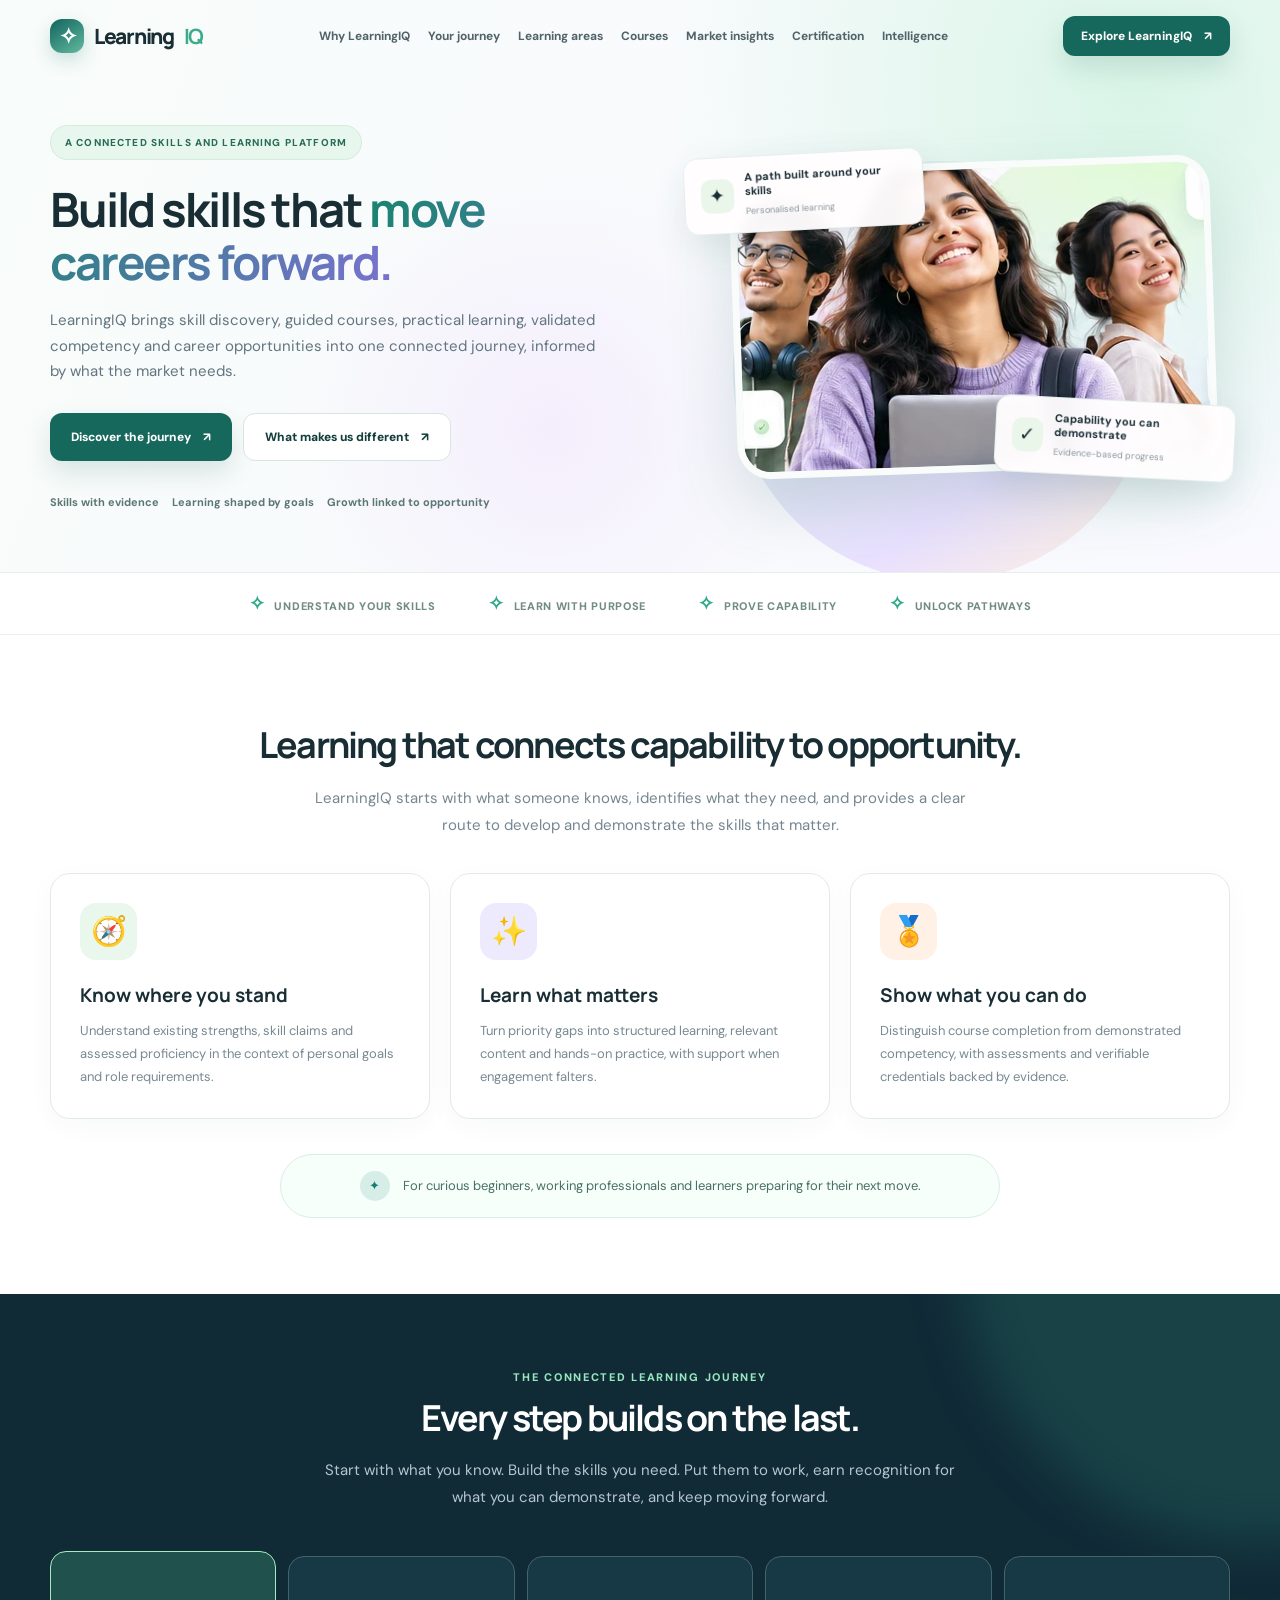
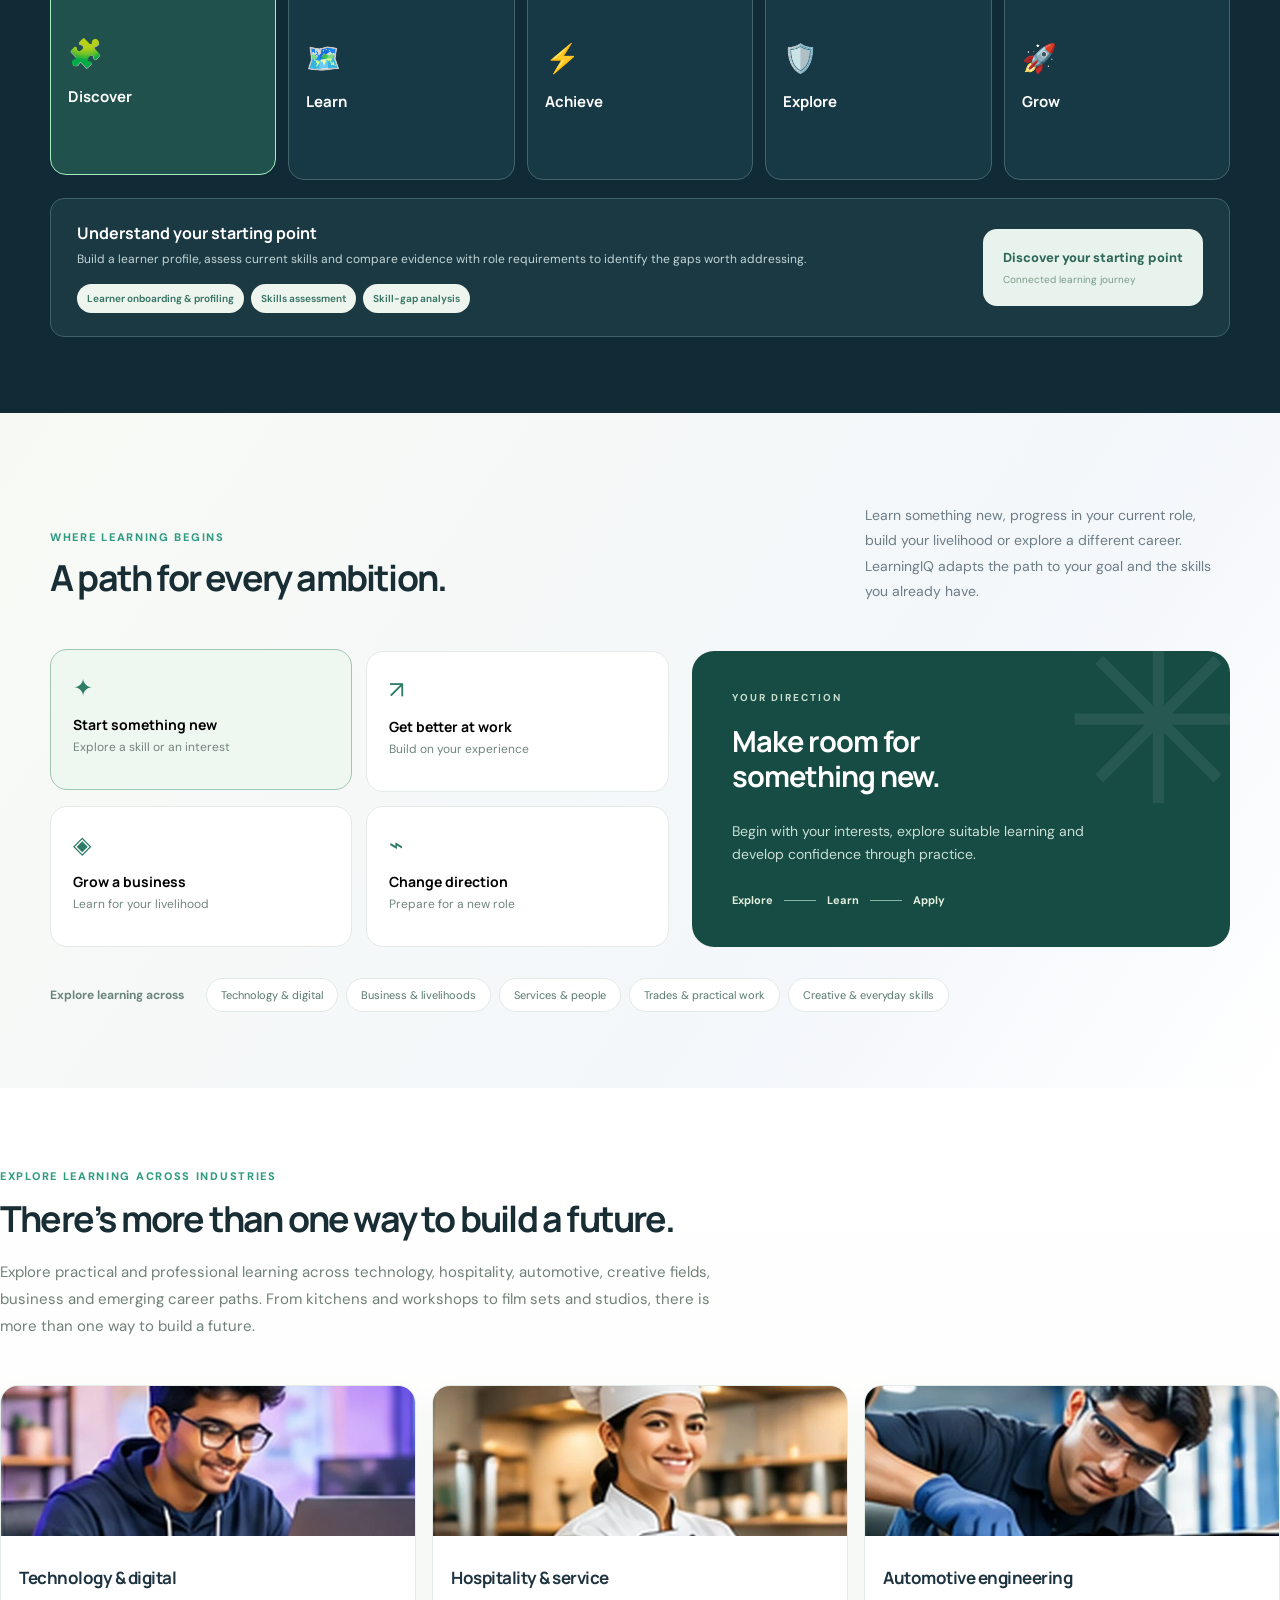
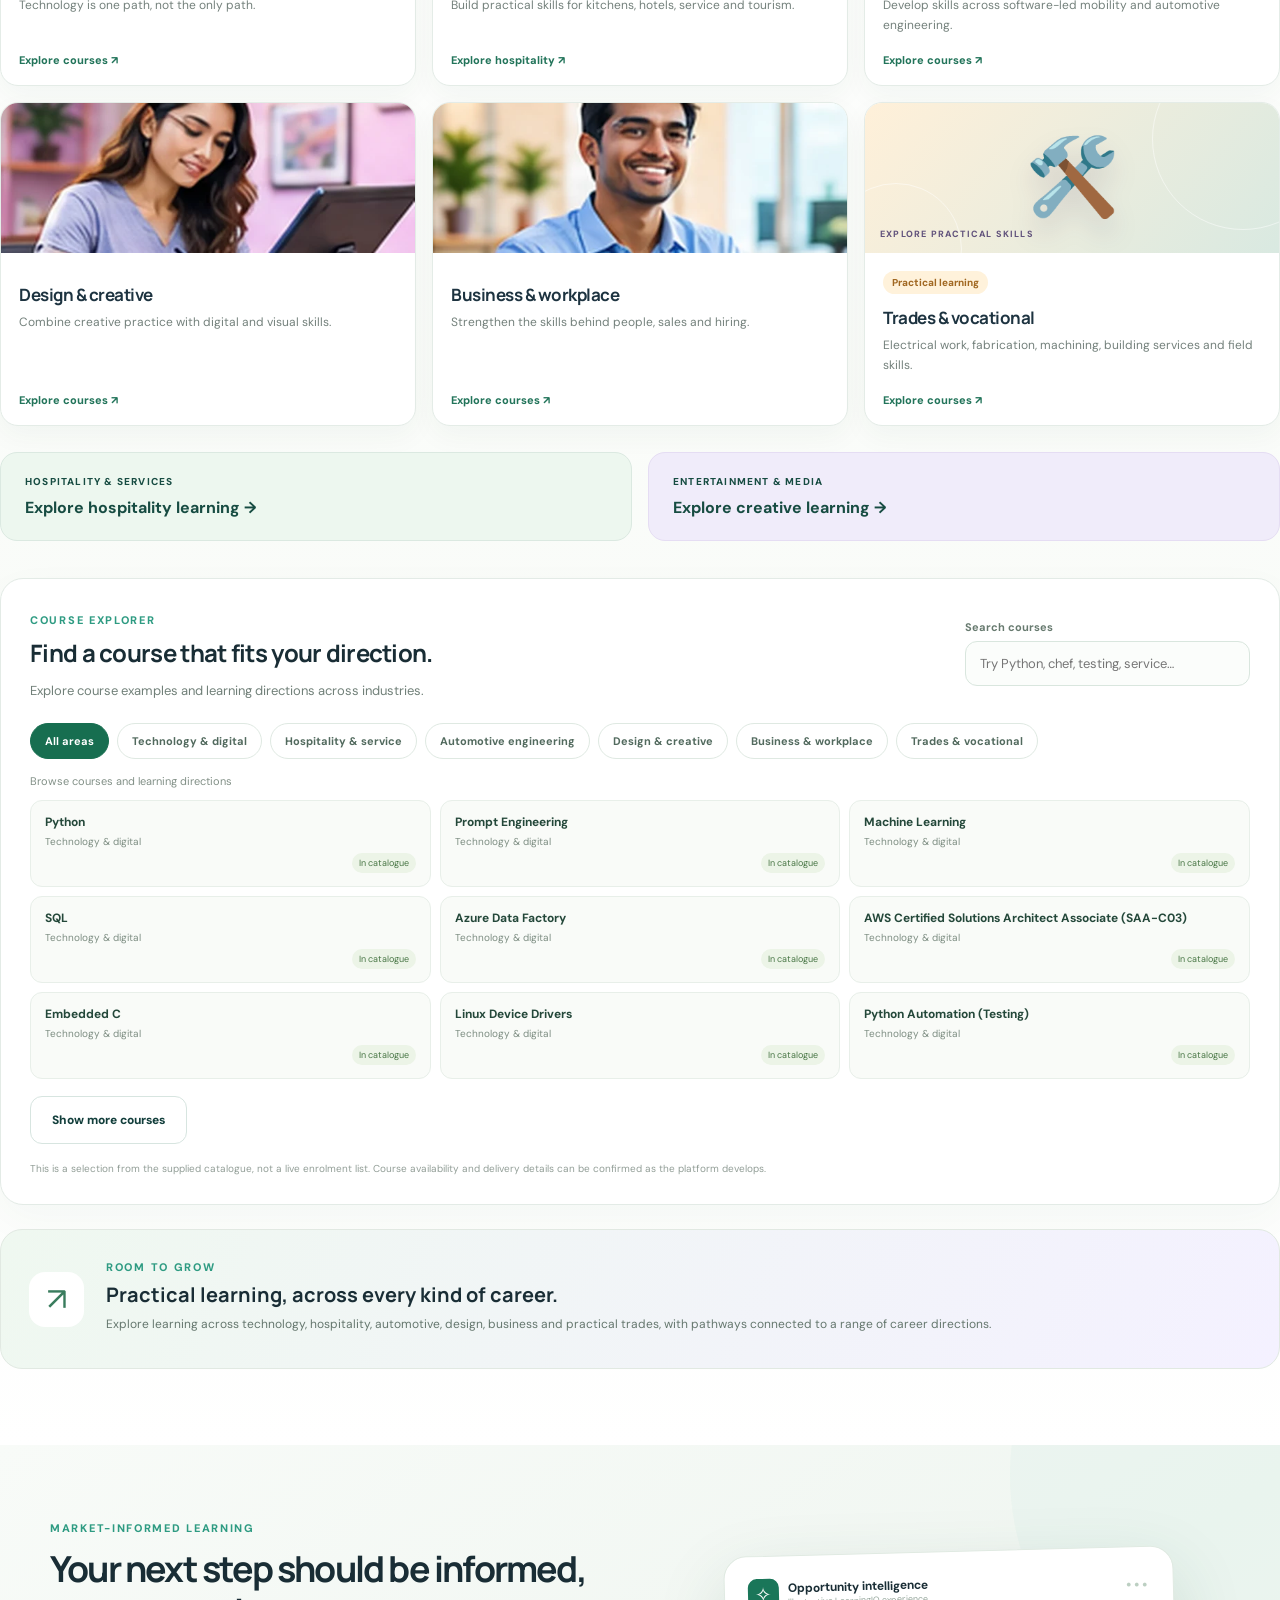
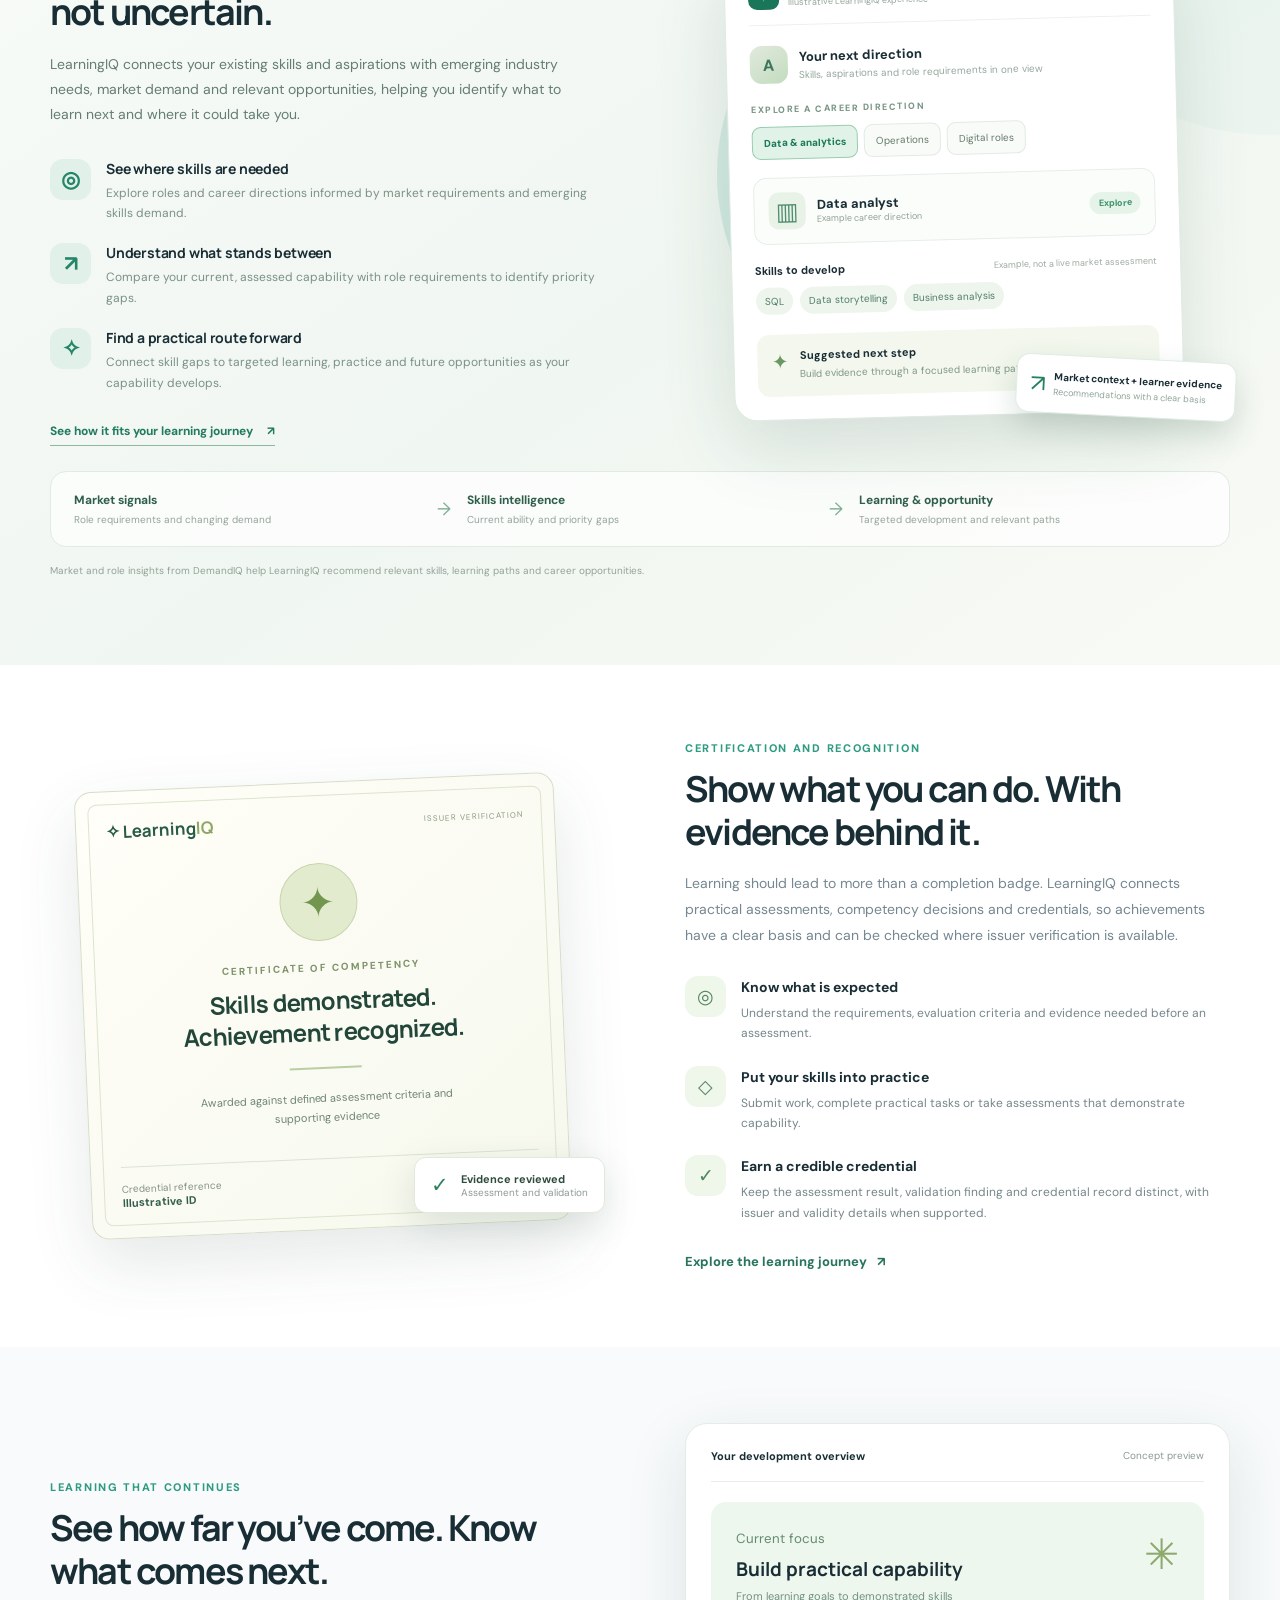
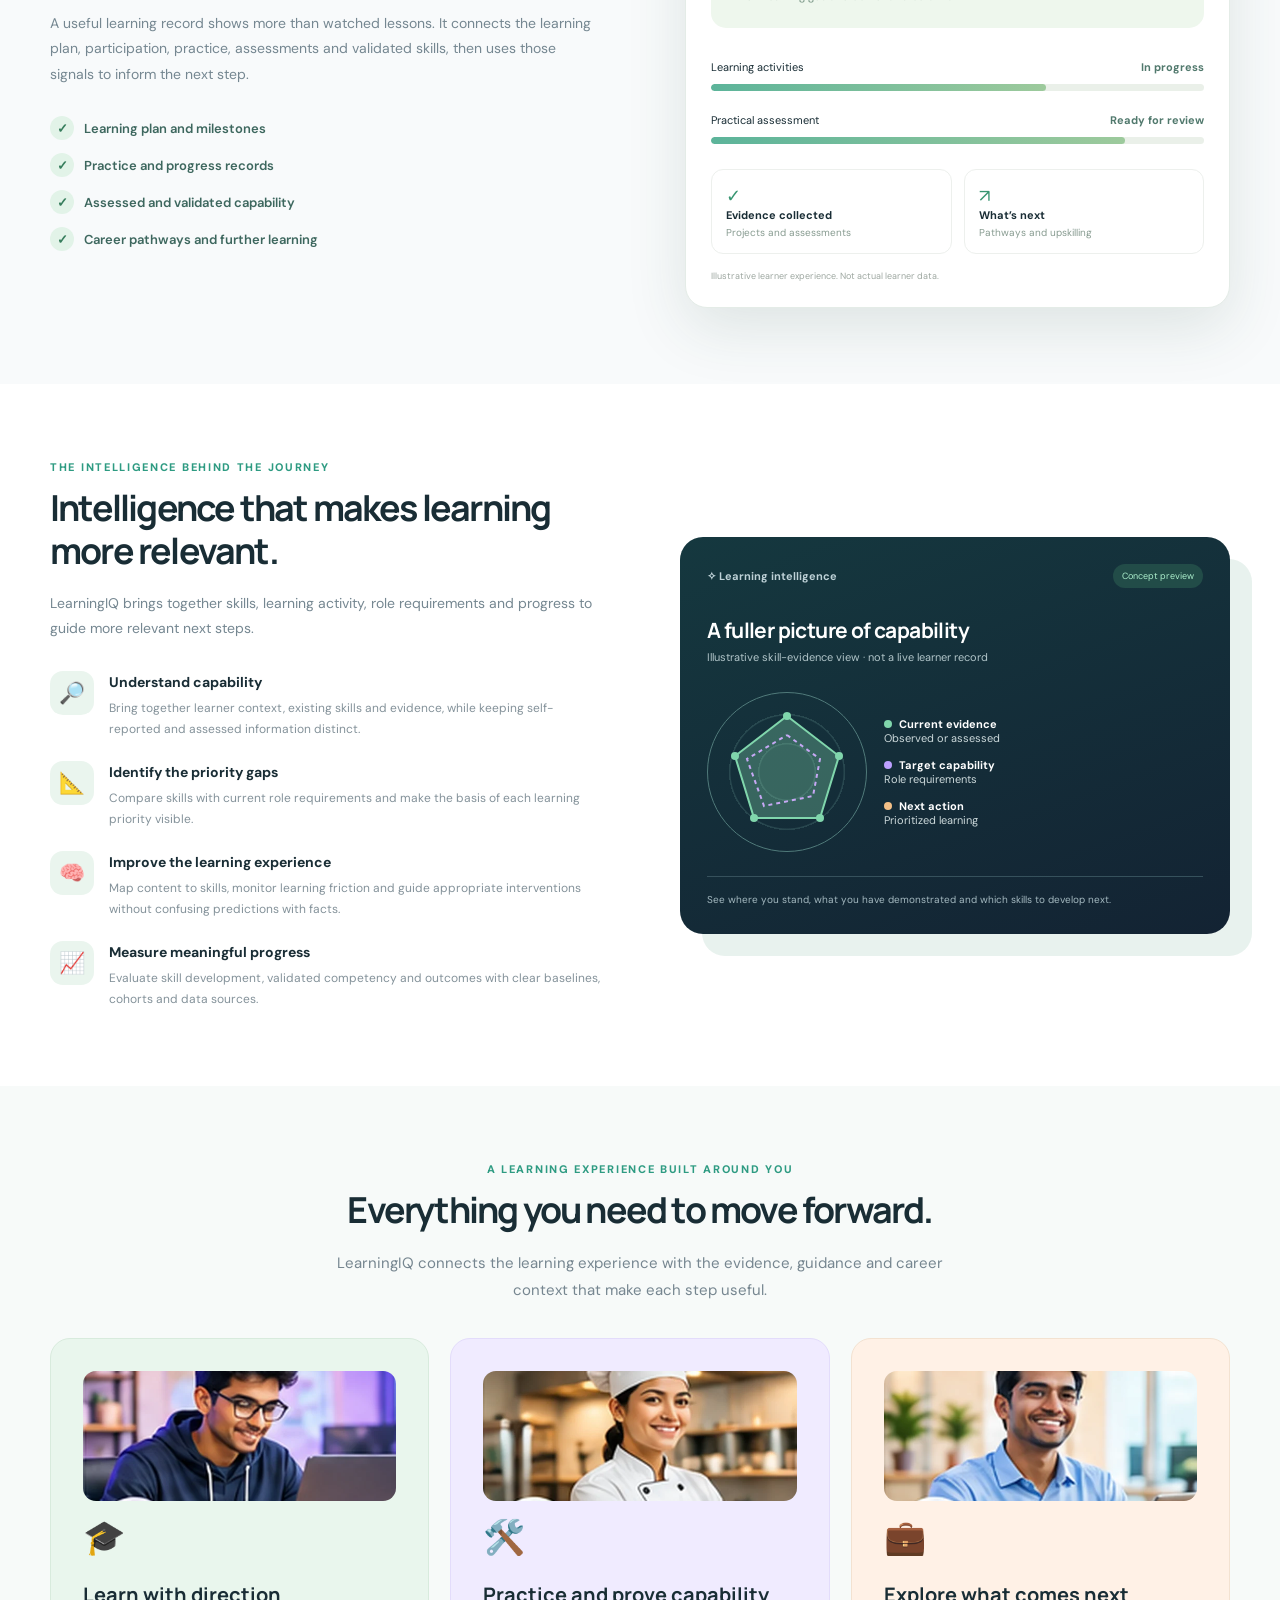
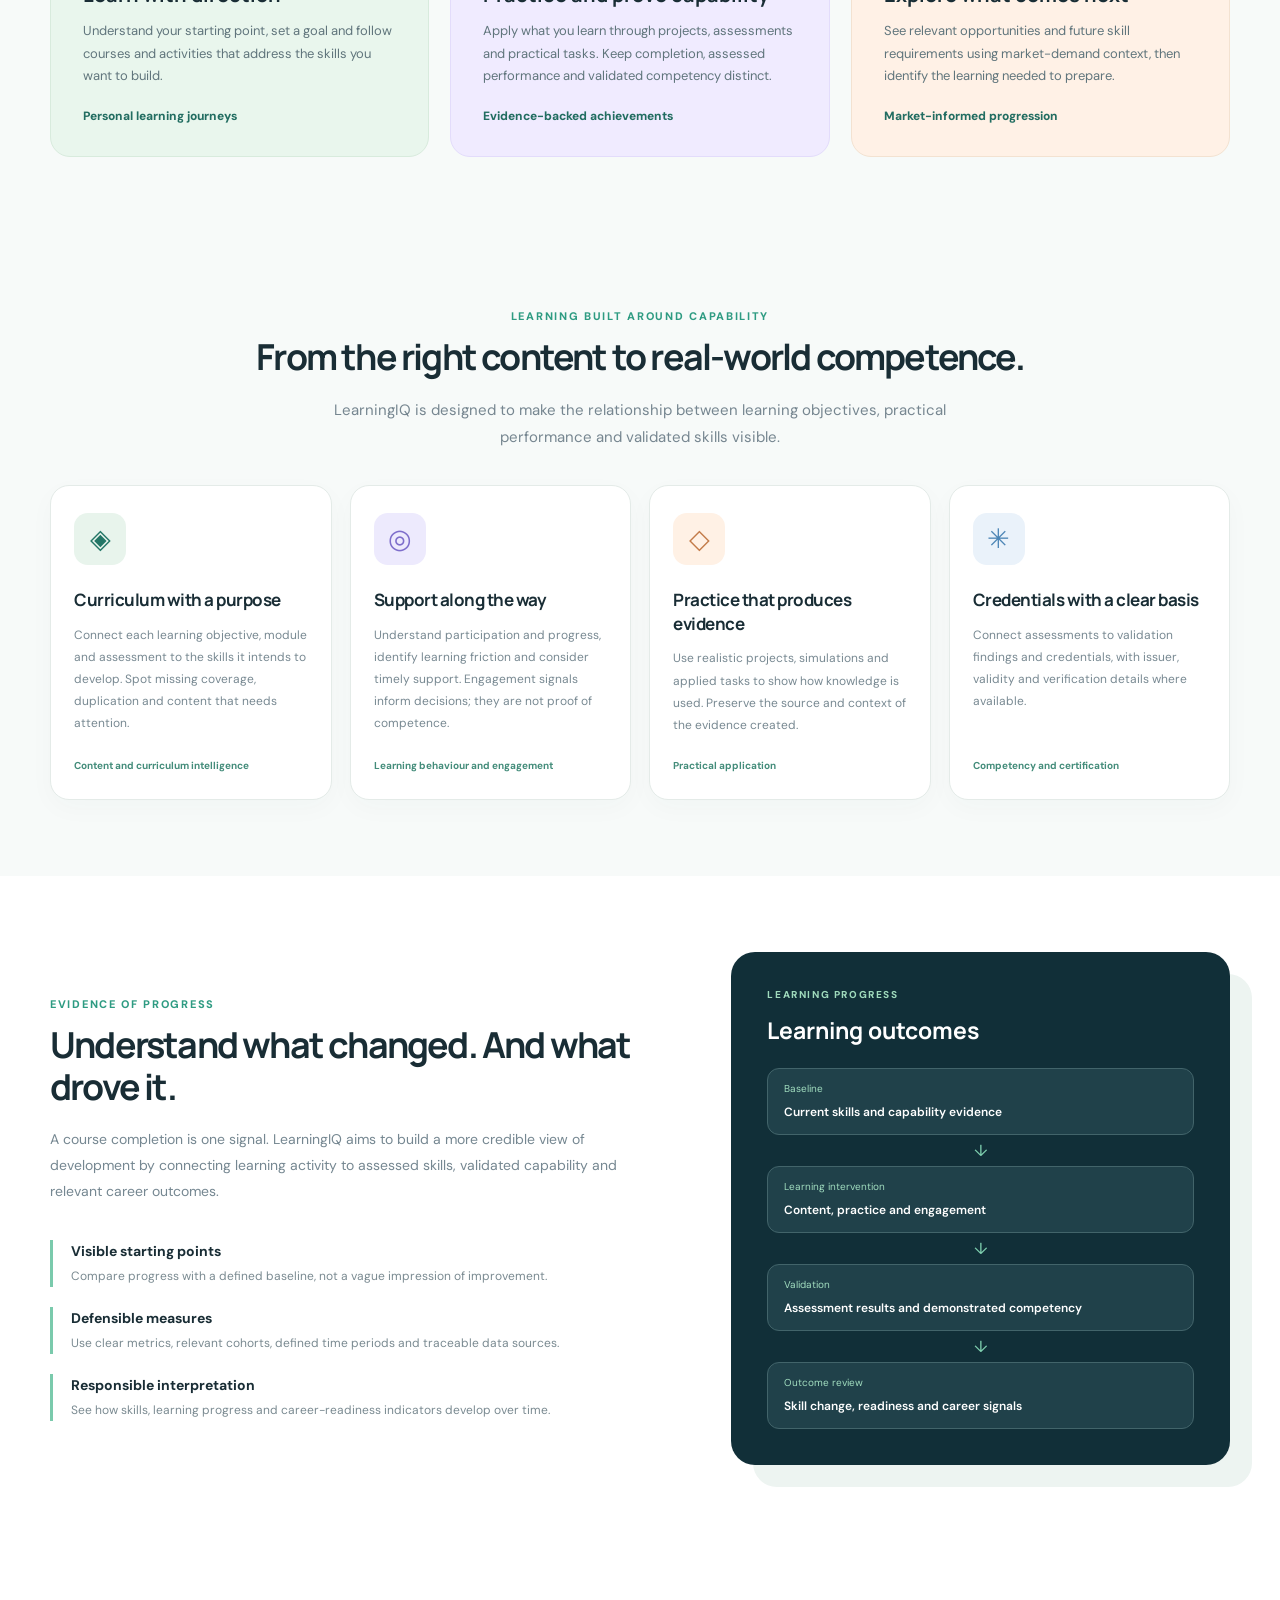
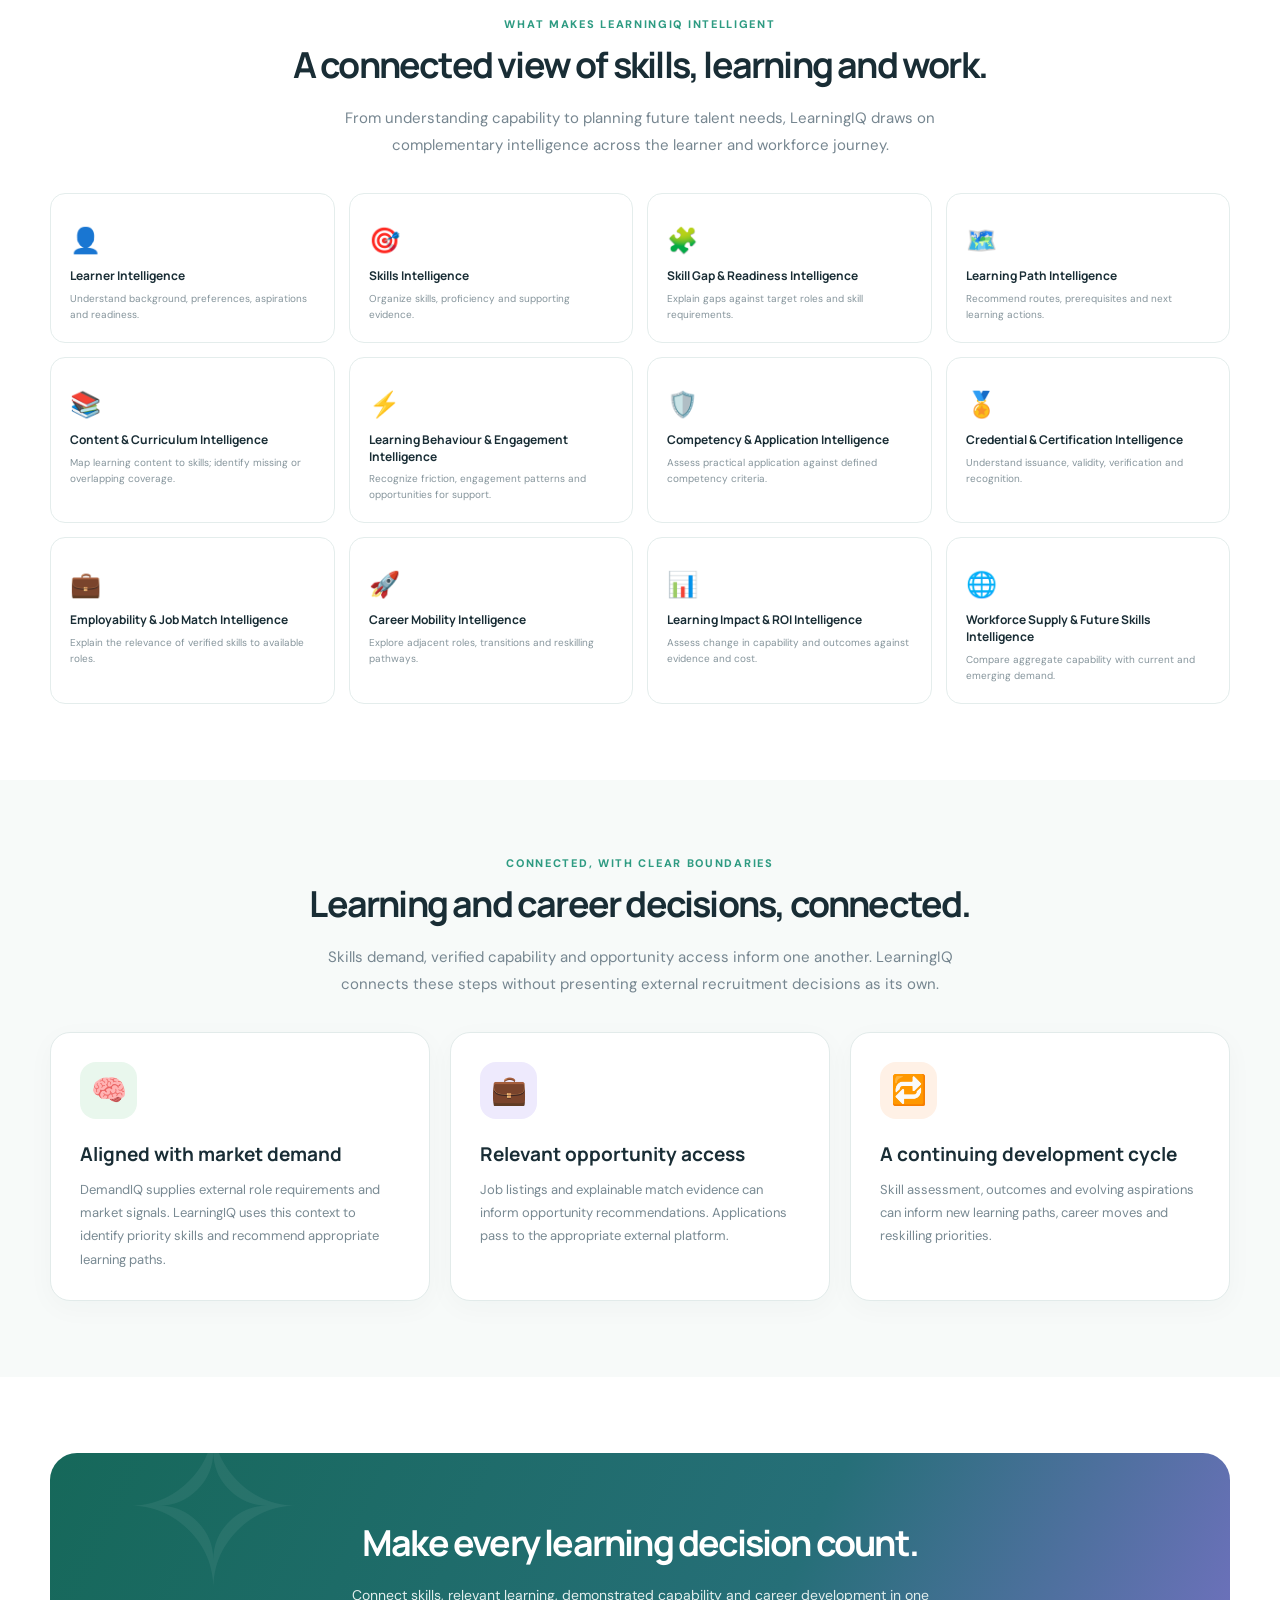
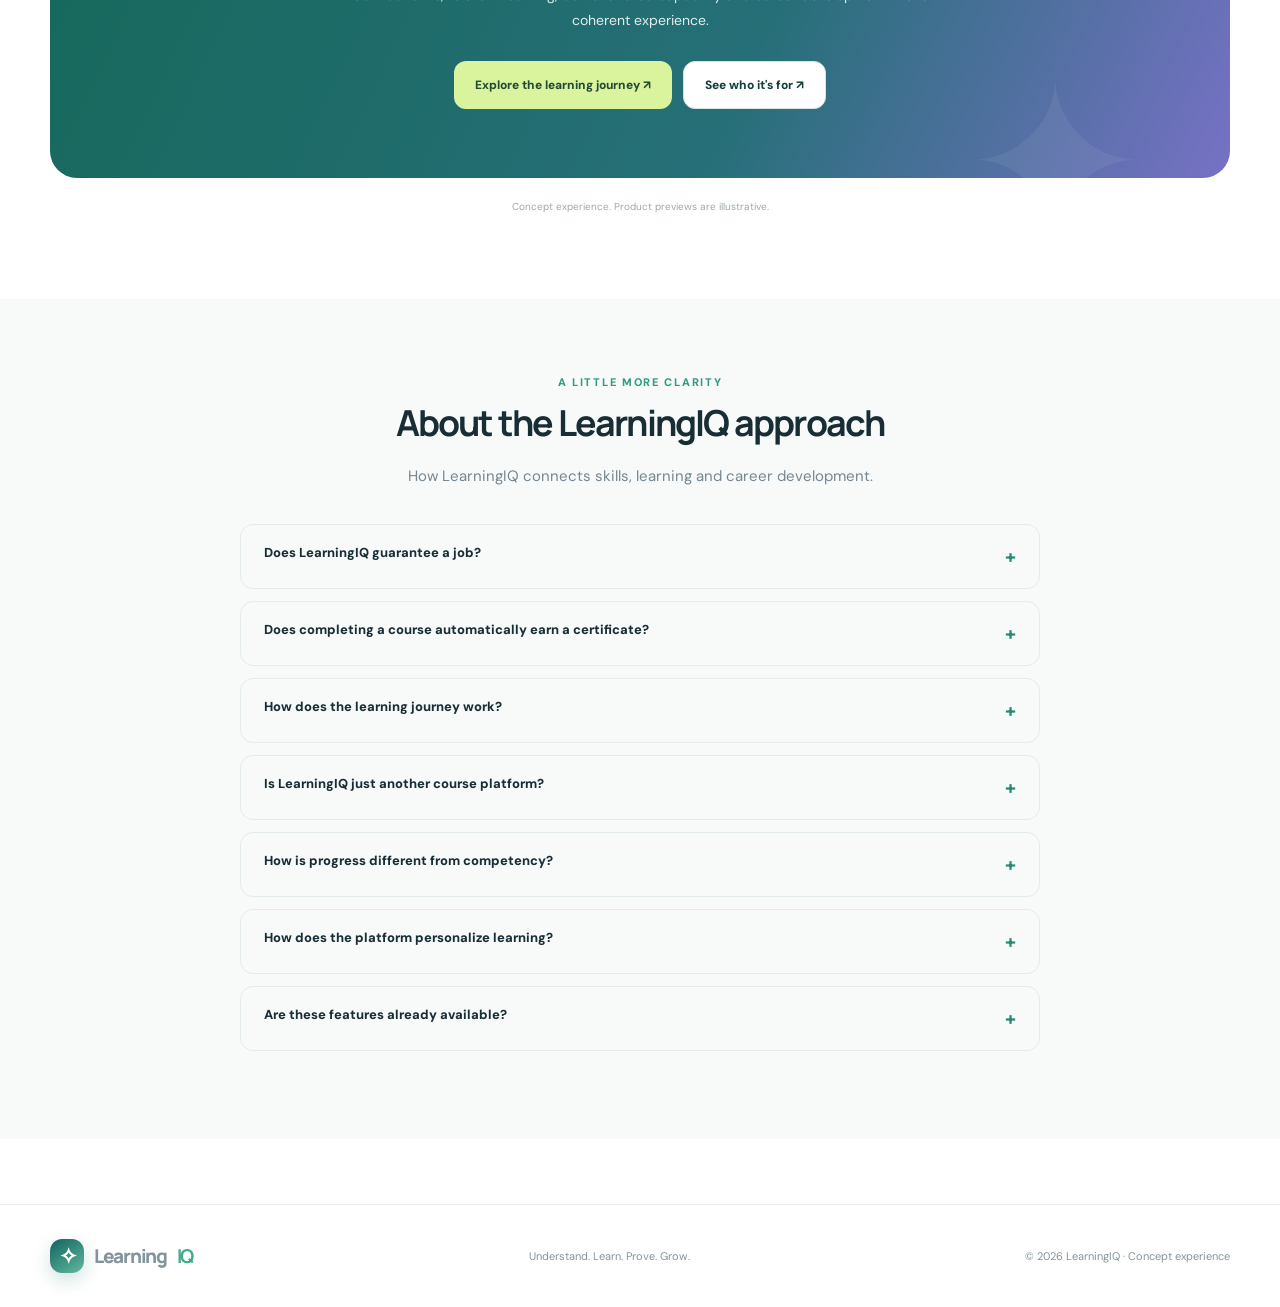
==== commit 3b21218b: "Add industry and course detail pages" ====
--- a/index.html
+++ b/index.html
@@ -84,12 +84,12 @@
 @media(max-width:990px){.hero-inner{grid-template-columns:1fr 1fr;gap:25px}.navlinks{display:none}.mobile-toggle{display:block}.navlinks.open{display:flex;position:absolute;top:70px;left:0;right:0;background:white;padding:23px;z-index:20;flex-direction:column;box-shadow:0 15px 35px #153b3b21}.hero-art{height:350px}.hero-art .learner-photo{height:255px}.course-family-grid{grid-template-columns:repeat(2,minmax(0,1fr))}}
 @media(max-width:650px){.wrap{width:calc(100% - 36px)}.nav{height:68px}.hero-inner{grid-template-columns:1fr;padding:40px 0 28px}.hero h1{font-size:38px;letter-spacing:-.04em}.hero-art{height:300px}.hero-art .learner-photo{height:220px;top:45px}.art-blob{width:270px;height:270px}.section{padding:58px 0}.section h2{font-size:29px}.course-family-grid{grid-template-columns:1fr 1fr}.course-results{grid-template-columns:1fr}.course-family-card img,.new-family-art{height:120px}.family-card-body{padding:14px}}
 @media(max-width:390px){.course-family-grid{grid-template-columns:1fr}.course-family-card img,.new-family-art{height:145px}}
-</style></head><body><header class="hero" id="top"><div class="wrap"><nav class="nav"><a class="brand" href="#top"><span class="brand-mark">✧</span>Learning<b>IQ</b></a><div class="navlinks" id="menu"><a href="#why">Why LearningIQ</a><a href="#journey">Your journey</a><a href="#directions">Learning areas</a><a href="#courses">Courses</a><a href="#market-opportunities">Market insights</a><a href="#certification">Certification</a><a href="#intelligence">Intelligence</a></div><a class="btn small" href="#start">Explore LearningIQ <span>↗</span></a><button aria-expanded="false" aria-label="Toggle menu" class="mobile-toggle" onclick="let m=document.getElementById('menu');m.classList.toggle('open');this.setAttribute('aria-expanded',m.classList.contains('open'))">☰</button></nav><div class="hero-inner"><div><div class="eyebrow">A connected skills and learning platform</div><h1>Build skills that <span class="gradient">move careers forward.</span></h1><p class="lead">LearningIQ brings skill discovery, guided courses, practical learning, validated competency and career opportunities into one connected journey, informed by what the market needs.</p><div class="buttons"><a class="btn" href="#journey">Discover the journey <span>↗</span></a><a class="btn alt" href="#why">What makes us different <span>↗</span></a></div><div class="hero-tags"><span>Skills with evidence</span><span>Learning shaped by goals</span><span>Growth linked to opportunity</span></div></div><div aria-label="Illustrative portraits of learners representing the LearningIQ learning journey" class="hero-art"><div class="art-blob"></div><div class="art-blob two"></div><div class="learner-photo"><img alt="Illustration of three learners with study materials" loading="eager" src="[data-uri]"/></div><div class="float one human-float"><span class="float-icon">✦</span><span><strong>A path built around your skills</strong><small>Personalised learning</small></span></div><div class="float two human-float"><span class="float-icon">✓</span><span><strong>Capability you can demonstrate</strong><small>Evidence-based progress</small></span></div></div></div></div></header>
+</style><style>.industry-links{display:grid;grid-template-columns:1fr 1fr;gap:16px;margin:26px 0}.industry-links a{display:grid;gap:9px;padding:22px 24px;border:1px solid #dbe9e1;border-radius:17px;background:#edf7ef;color:#174c42}.industry-links a+ a{background:#f0ecfa;border-color:#e5ddf3}.industry-links span{font-size:10px;letter-spacing:.12em;font-weight:800}.industry-links strong{font-size:16px}.industry-links a:hover{box-shadow:0 10px 25px #153b3b18}@media(max-width:650px){.industry-links{grid-template-columns:1fr}}</style></head><body><header class="hero" id="top"><div class="wrap"><nav class="nav"><a class="brand" href="#top"><span class="brand-mark">✧</span>Learning<b>IQ</b></a><div class="navlinks" id="menu"><a href="#why">Why LearningIQ</a><a href="#journey">Your journey</a><a href="#directions">Learning areas</a><a href="#courses">Courses</a><a href="#market-opportunities">Market insights</a><a href="#certification">Certification</a><a href="#intelligence">Intelligence</a></div><a class="btn small" href="#start">Explore LearningIQ <span>↗</span></a><button aria-expanded="false" aria-label="Toggle menu" class="mobile-toggle" onclick="let m=document.getElementById('menu');m.classList.toggle('open');this.setAttribute('aria-expanded',m.classList.contains('open'))">☰</button></nav><div class="hero-inner"><div><div class="eyebrow">A connected skills and learning platform</div><h1>Build skills that <span class="gradient">move careers forward.</span></h1><p class="lead">LearningIQ brings skill discovery, guided courses, practical learning, validated competency and career opportunities into one connected journey, informed by what the market needs.</p><div class="buttons"><a class="btn" href="#journey">Discover the journey <span>↗</span></a><a class="btn alt" href="#why">What makes us different <span>↗</span></a></div><div class="hero-tags"><span>Skills with evidence</span><span>Learning shaped by goals</span><span>Growth linked to opportunity</span></div></div><div aria-label="Illustrative portraits of learners representing the LearningIQ learning journey" class="hero-art"><div class="art-blob"></div><div class="art-blob two"></div><div class="learner-photo"><img alt="Illustration of three learners with study materials" loading="eager" src="[data-uri]"/></div><div class="float one human-float"><span class="float-icon">✦</span><span><strong>A path built around your skills</strong><small>Personalised learning</small></span></div><div class="float two human-float"><span class="float-icon">✓</span><span><strong>Capability you can demonstrate</strong><small>Evidence-based progress</small></span></div></div></div></div></header>
 <div class="ribbon"><div class="wrap"><span>Understand your skills</span><span>Learn with purpose</span><span>Prove capability</span><span>Unlock pathways</span></div></div>
 <main><section class="section" id="why"><div class="wrap"><div class="center"><div class="kicker"></div><h2>Learning that connects capability to opportunity.</h2><p class="sub">LearningIQ starts with what someone knows, identifies what they need, and provides a clear route to develop and demonstrate the skills that matter.</p></div><div class="three"><article class="value-card"><div class="value-icon">🧭</div><h3>Know where you stand</h3><p>Understand existing strengths, skill claims and assessed proficiency in the context of personal goals and role requirements.</p></article><article class="value-card"><div class="value-icon">✨</div><h3>Learn what matters</h3><p>Turn priority gaps into structured learning, relevant content and hands-on practice, with support when engagement falters.</p></article><article class="value-card"><div class="value-icon">🏅</div><h3>Show what you can do</h3><p>Distinguish course completion from demonstrated competency, with assessments and verifiable credentials backed by evidence.</p></article></div><div class="people-note"><span class="people-note-icon">✦</span><span>For curious beginners, working professionals and learners preparing for their next move.</span></div></div></section>
 <section class="section journey" id="journey"><div class="wrap"><div class="center"><div class="kicker">The connected learning journey</div><h2>Every step builds on the last.</h2><p class="sub">Start with what you know. Build the skills you need. Put them to work, earn recognition for what you can demonstrate, and keep moving forward.</p></div><div aria-label="Explore five connected stages" class="stage-grid" role="group"><button class="stage active" data-stage="0"><div class="stage-icon">🧩</div><h3>Discover</h3></button><button class="stage" data-stage="1"><div class="stage-icon">🗺️</div><h3>Learn</h3></button><button class="stage" data-stage="2"><div class="stage-icon">⚡</div><h3>Achieve</h3></button><button class="stage" data-stage="3"><div class="stage-icon">🛡️</div><h3>Explore</h3></button><button class="stage" data-stage="4"><div class="stage-icon">🚀</div><h3>Grow</h3></button></div><div aria-live="polite" class="stage-detail" id="stage-detail"><div class="stage-detail-copy"><strong>Start with a clearer picture of you.</strong><p>Build a learner profile, assess existing skills and identify gaps against relevant role requirements.</p><div class="phase-chips"><span>Learner profile</span><span>Skills assessment</span><span>Skill-gap analysis</span></div></div><div class="stage-side-mark">Discover your starting point<span>LearningIQ journey preview</span></div></div></div></section><section class="section directions-section" id="directions"><div class="wrap"><div class="split-head"><div><div class="kicker">Where learning begins</div><h2>A path for every ambition.</h2></div><p>Learn something new, progress in your current role, build your livelihood or explore a different career. LearningIQ adapts the path to your goal and the skills you already have.</p></div><div class="ambition-layout"><div aria-label="Choose a learning goal" class="ambition-grid" role="group"><button class="ambition active" data-goal="0"><span class="amb-icon">✦</span><strong>Start something new</strong><small>Explore a skill or an interest</small></button><button class="ambition" data-goal="1"><span class="amb-icon">↗</span><strong>Get better at work</strong><small>Build on your experience</small></button><button class="ambition" data-goal="2"><span class="amb-icon">◈</span><strong>Grow a business</strong><small>Learn for your livelihood</small></button><button class="ambition" data-goal="3"><span class="amb-icon">⌁</span><strong>Change direction</strong><small>Prepare for a new role</small></button></div><div aria-live="polite" class="ambition-preview"><span class="preview-kicker">YOUR DIRECTION</span><h3 id="goal-title">Make room for something new.</h3><p id="goal-desc">Begin with your interests, explore suitable learning and develop confidence through practice.</p><div class="preview-path"><span>Explore</span><i></i><span>Learn</span><i></i><span>Apply</span></div></div></div><div class="field-bar"><span>Explore learning across</span><div class="field-tags"><span>Technology &amp; digital</span><span>Business &amp; livelihoods</span><span>Services &amp; people</span><span>Trades &amp; practical work</span><span>Creative &amp; everyday skills</span></div></div></div></section><section class="section course-universe" id="courses"><div class="shell">
 <div class="course-head"><div><span class="kicker">Explore learning across industries</span><h2>There’s more than one way to build a future.</h2><p class="course-intro">Explore practical and professional learning across technology, hospitality, automotive, creative fields, business and emerging career paths. From kitchens and workshops to film sets and studios, there is more than one way to build a future.</p></div></div>
-<div class="course-family-grid"><article class="course-family-card tone-blue"><img alt="Learner working at a laptop" decoding="async" loading="lazy" src="[data-uri]"/><div class="family-card-body"><h3>Technology &amp; digital</h3><p>Technology is one path, not the only path.</p><button class="family-explore" data-family="0" type="button">Explore courses  ↗</button></div></article><article class="course-family-card tone-teal"><img alt="Hospitality student learning culinary skills" decoding="async" loading="lazy" src="[data-uri]"/><div class="family-card-body"><h3>Hospitality &amp; service</h3><p>Build practical skills for kitchens, hotels, service and tourism.</p><button class="family-explore" data-family="1" type="button">Explore courses  ↗</button></div></article><article class="course-family-card tone-amber"><img alt="Automotive technician training" decoding="async" loading="lazy" src="[data-uri]"/><div class="family-card-body"><h3>Automotive engineering</h3><p>Develop skills across software-led mobility and automotive engineering.</p><button class="family-explore" data-family="2" type="button">Explore courses  ↗</button></div></article><article class="course-family-card tone-pink"><img alt="Creative student practicing design" decoding="async" loading="lazy" src="[data-uri]"/><div class="family-card-body"><h3>Design &amp; creative</h3><p>Combine creative practice with digital and visual skills.</p><button class="family-explore" data-family="3" type="button">Explore courses  ↗</button></div></article><article class="course-family-card tone-purple"><img alt="Business professional studying workplace skills" decoding="async" loading="lazy" src="[data-uri]"/><div class="family-card-body"><h3>Business &amp; workplace</h3><p>Strengthen the skills behind people, sales and hiring.</p><button class="family-explore" data-family="4" type="button">Explore courses  ↗</button></div></article><article class="course-family-card tone-amber"><div aria-hidden="true" class="new-family-art"><span>🛠️</span><span class="art-hint">EXPLORE PRACTICAL SKILLS</span></div><div class="family-card-body"><span class="family-count">Practical learning</span><h3>Trades &amp; vocational</h3><p>Electrical work, fabrication, machining, building services and field skills.</p><button class="family-explore" data-family="5" type="button">Explore courses ↗</button></div></article></div><div class="course-explorer"><div class="explorer-header"><div><span class="kicker">Course explorer</span><h3>Find a course that fits your direction.</h3><p>Explore course examples and learning directions across industries.</p></div><label class="course-search-label"><span>Search courses</span><input autocomplete="off" id="course-search" placeholder="Try Python, chef, testing, service…" type="search"/></label></div><div class="course-filters" id="course-filters"></div><p aria-live="polite" class="course-result-meta" id="course-result-meta"></p><div class="course-results" id="course-results"></div><p class="course-disclaimer">This is a selection from the supplied catalogue, not a live enrolment list. Course availability and delivery details can be confirmed as the platform develops.</p></div>
+<div class="course-family-grid"><article class="course-family-card tone-blue"><img alt="Learner working at a laptop" decoding="async" loading="lazy" src="[data-uri]"/><div class="family-card-body"><h3>Technology &amp; digital</h3><p>Technology is one path, not the only path.</p><button class="family-explore" data-family="0" type="button">Explore courses  ↗</button></div></article><article class="course-family-card tone-teal"><img alt="Hospitality student learning culinary skills" decoding="async" loading="lazy" src="[data-uri]"/><div class="family-card-body"><h3>Hospitality &amp; service</h3><p>Build practical skills for kitchens, hotels, service and tourism.</p><a class="family-explore" href="hospitality.html">Explore hospitality ↗</a></div></article><article class="course-family-card tone-amber"><img alt="Automotive technician training" decoding="async" loading="lazy" src="[data-uri]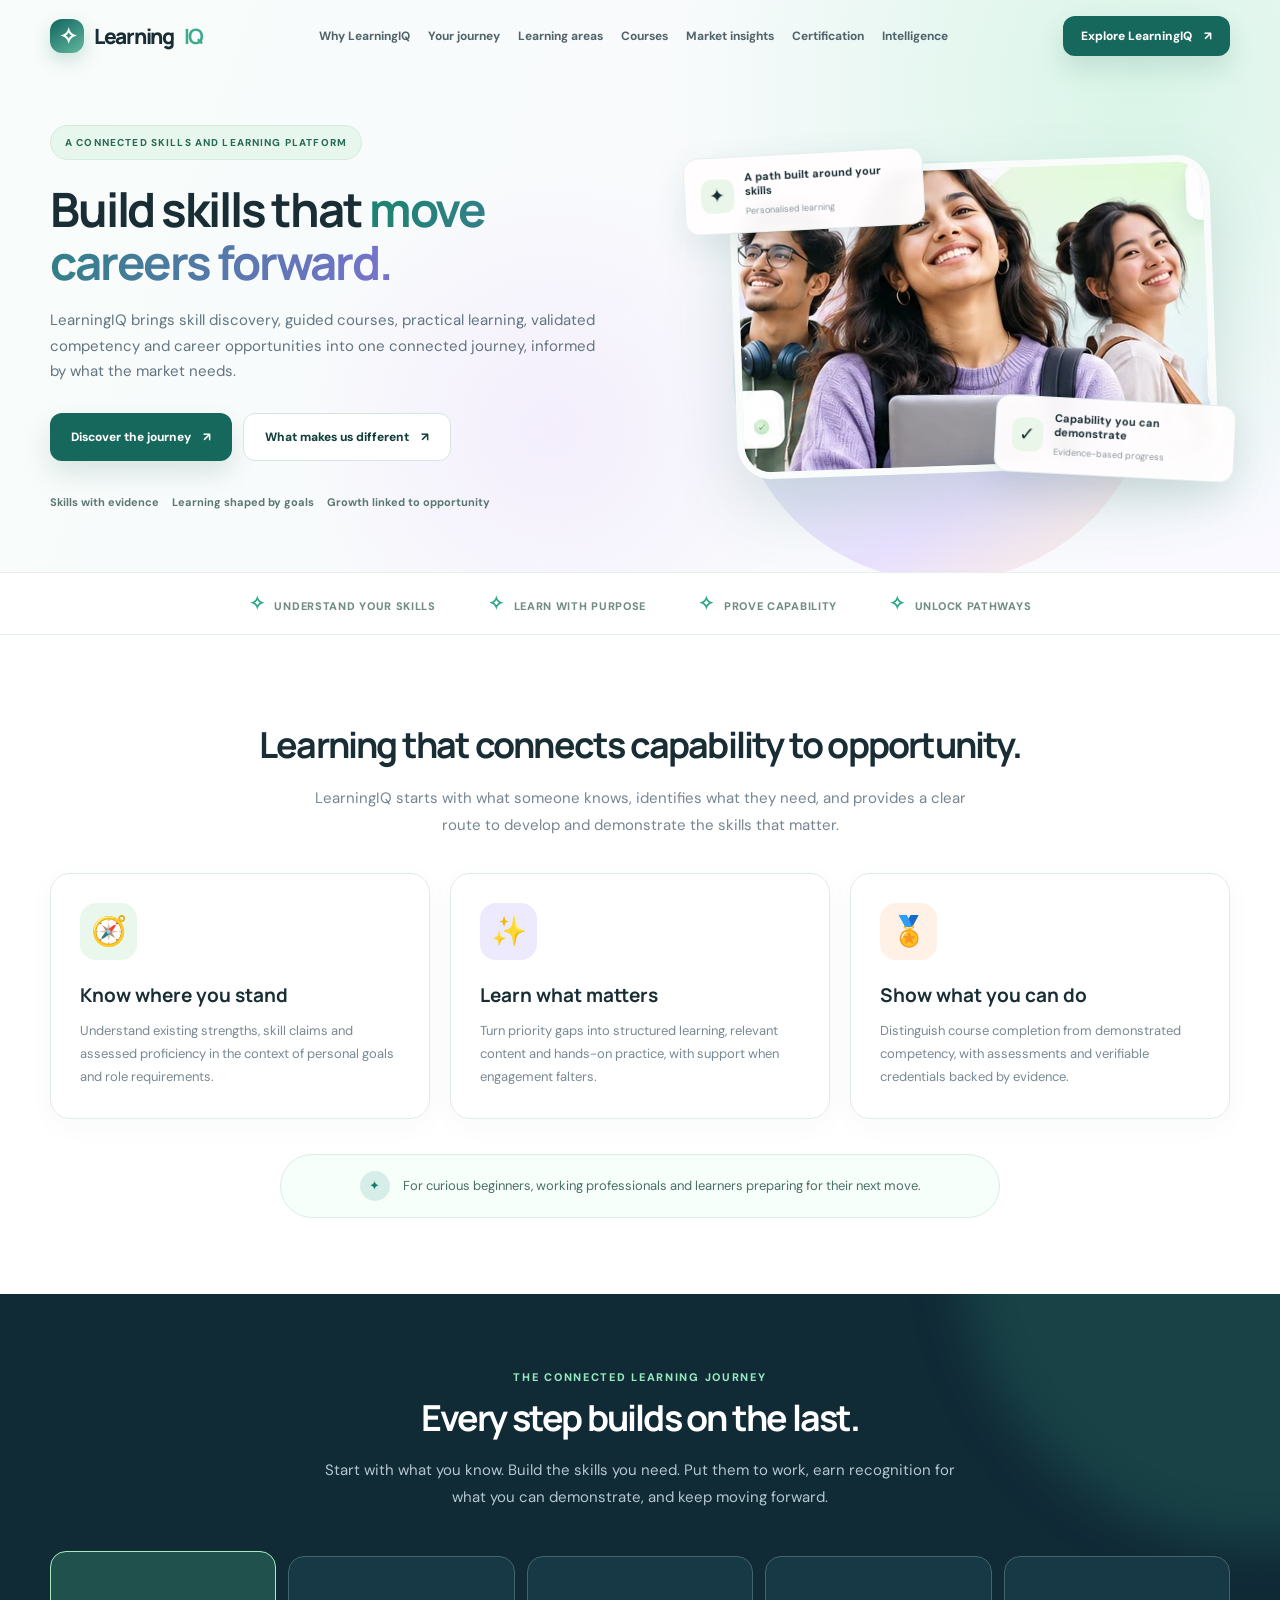
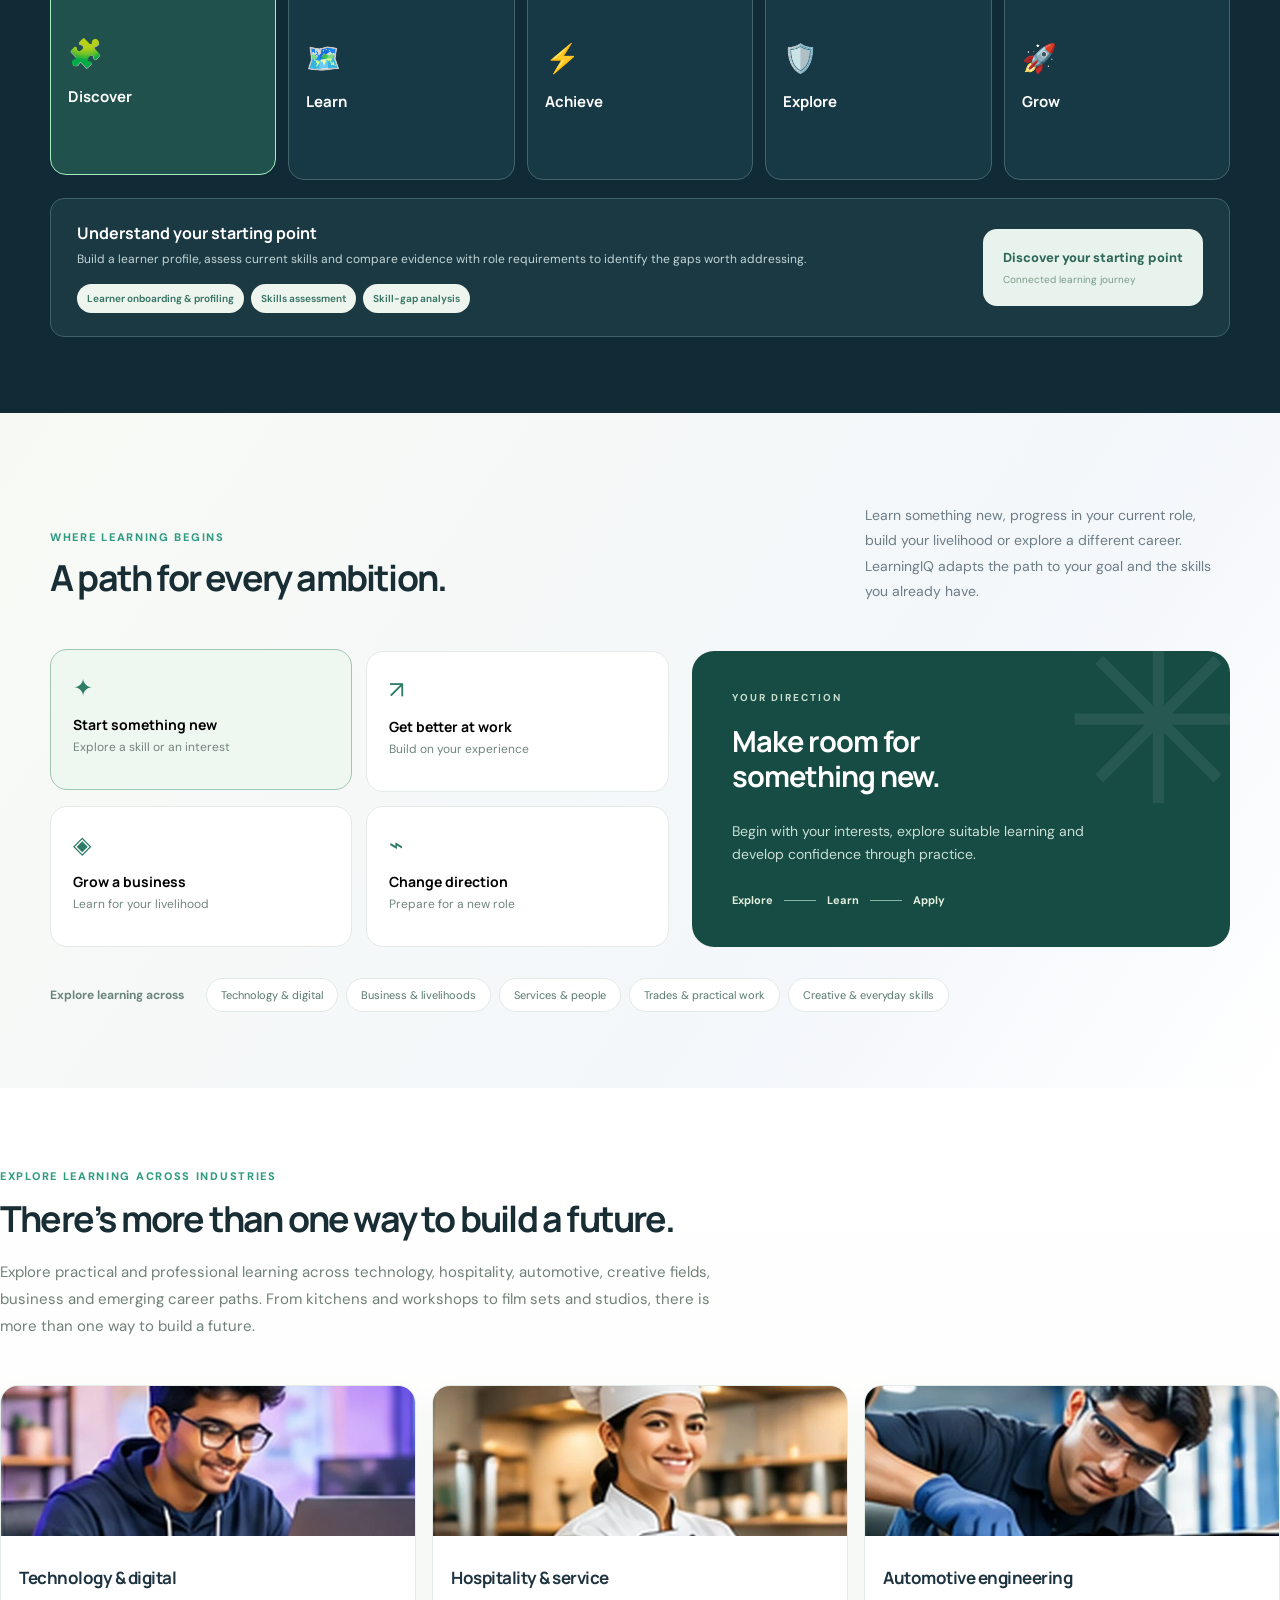
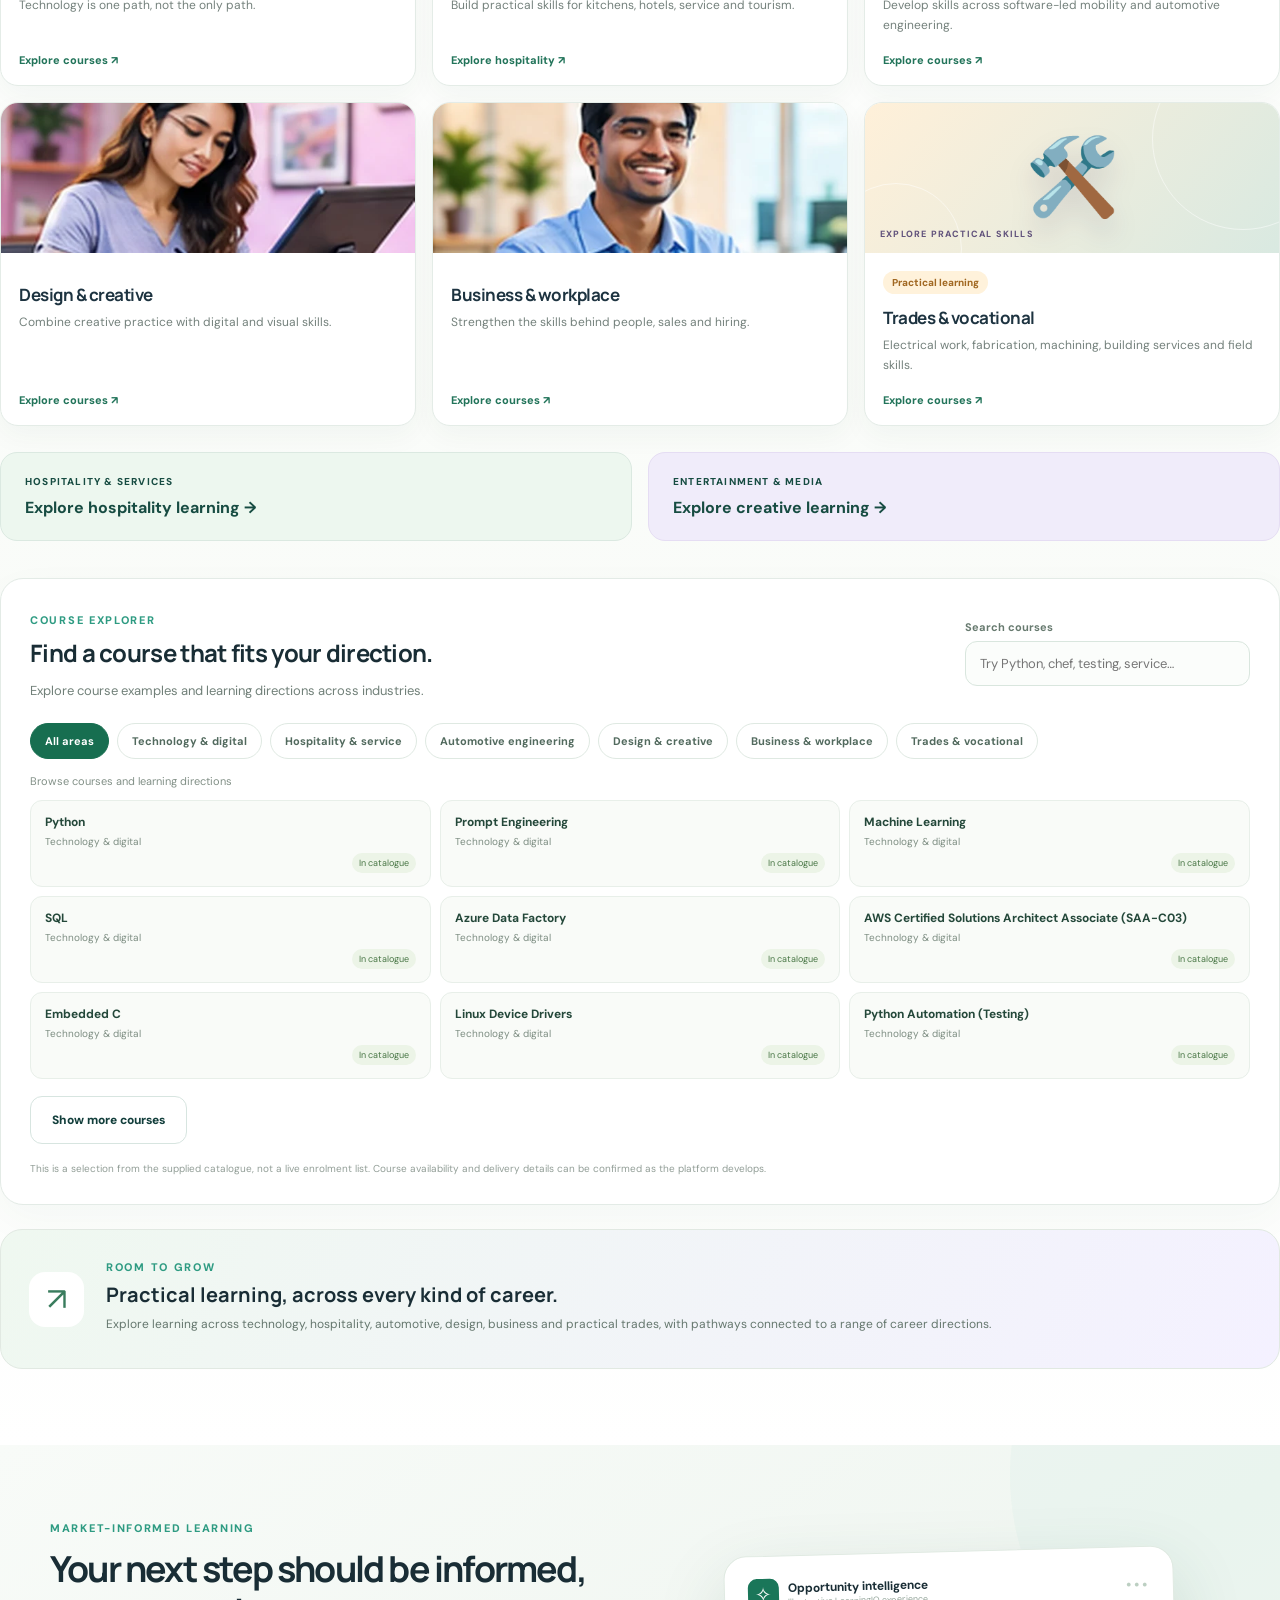
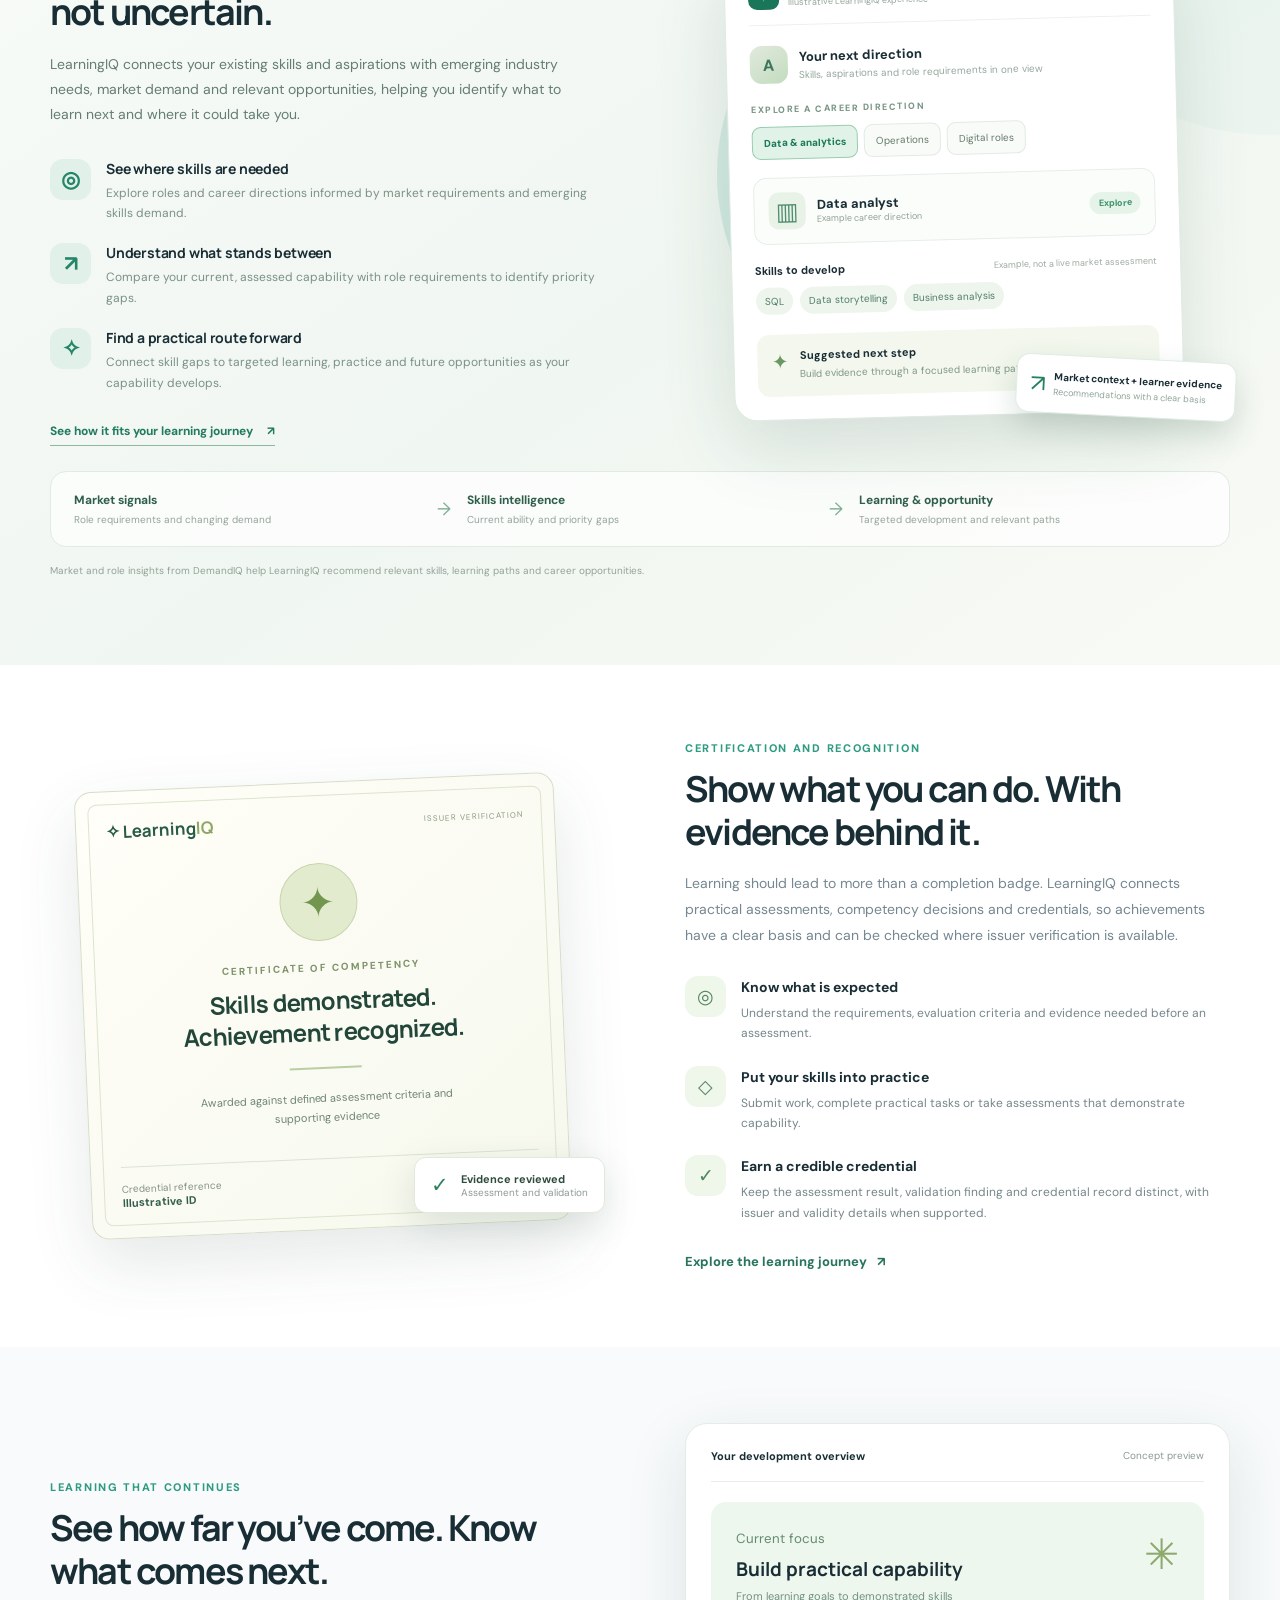
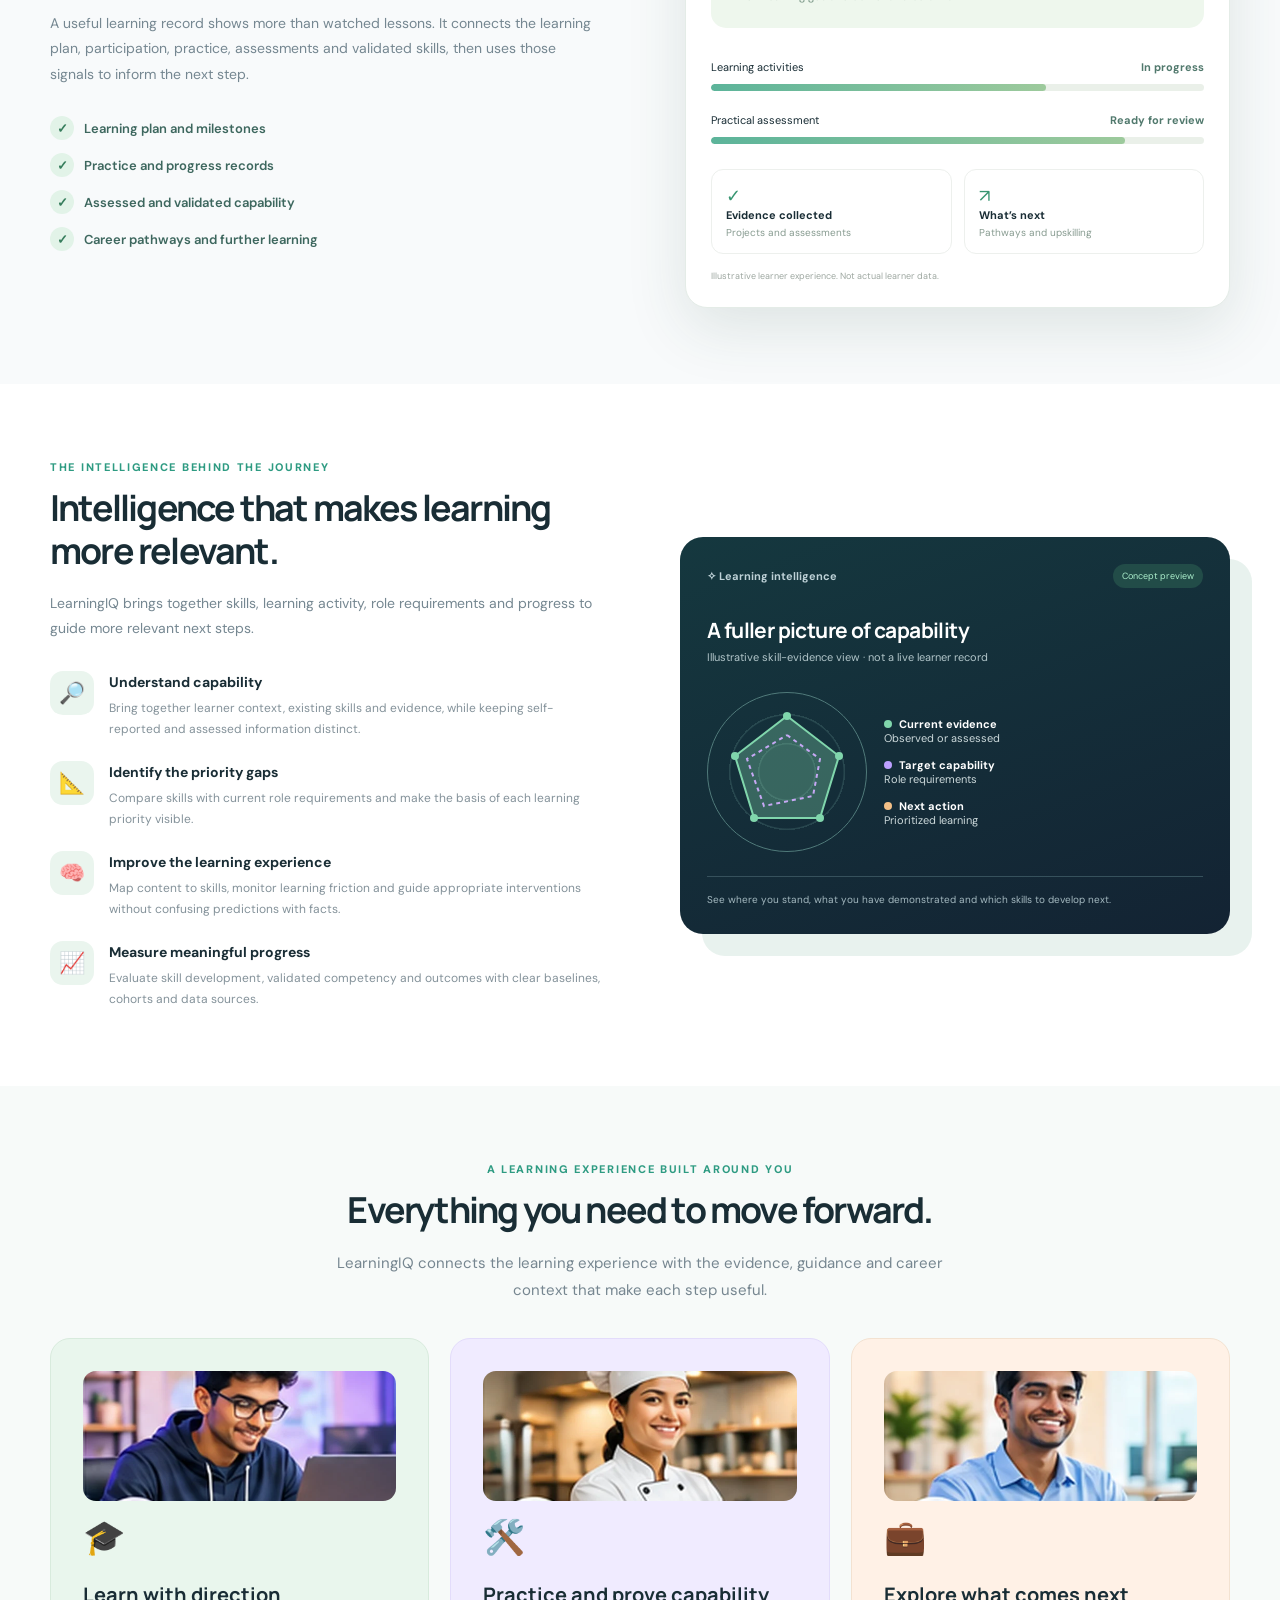
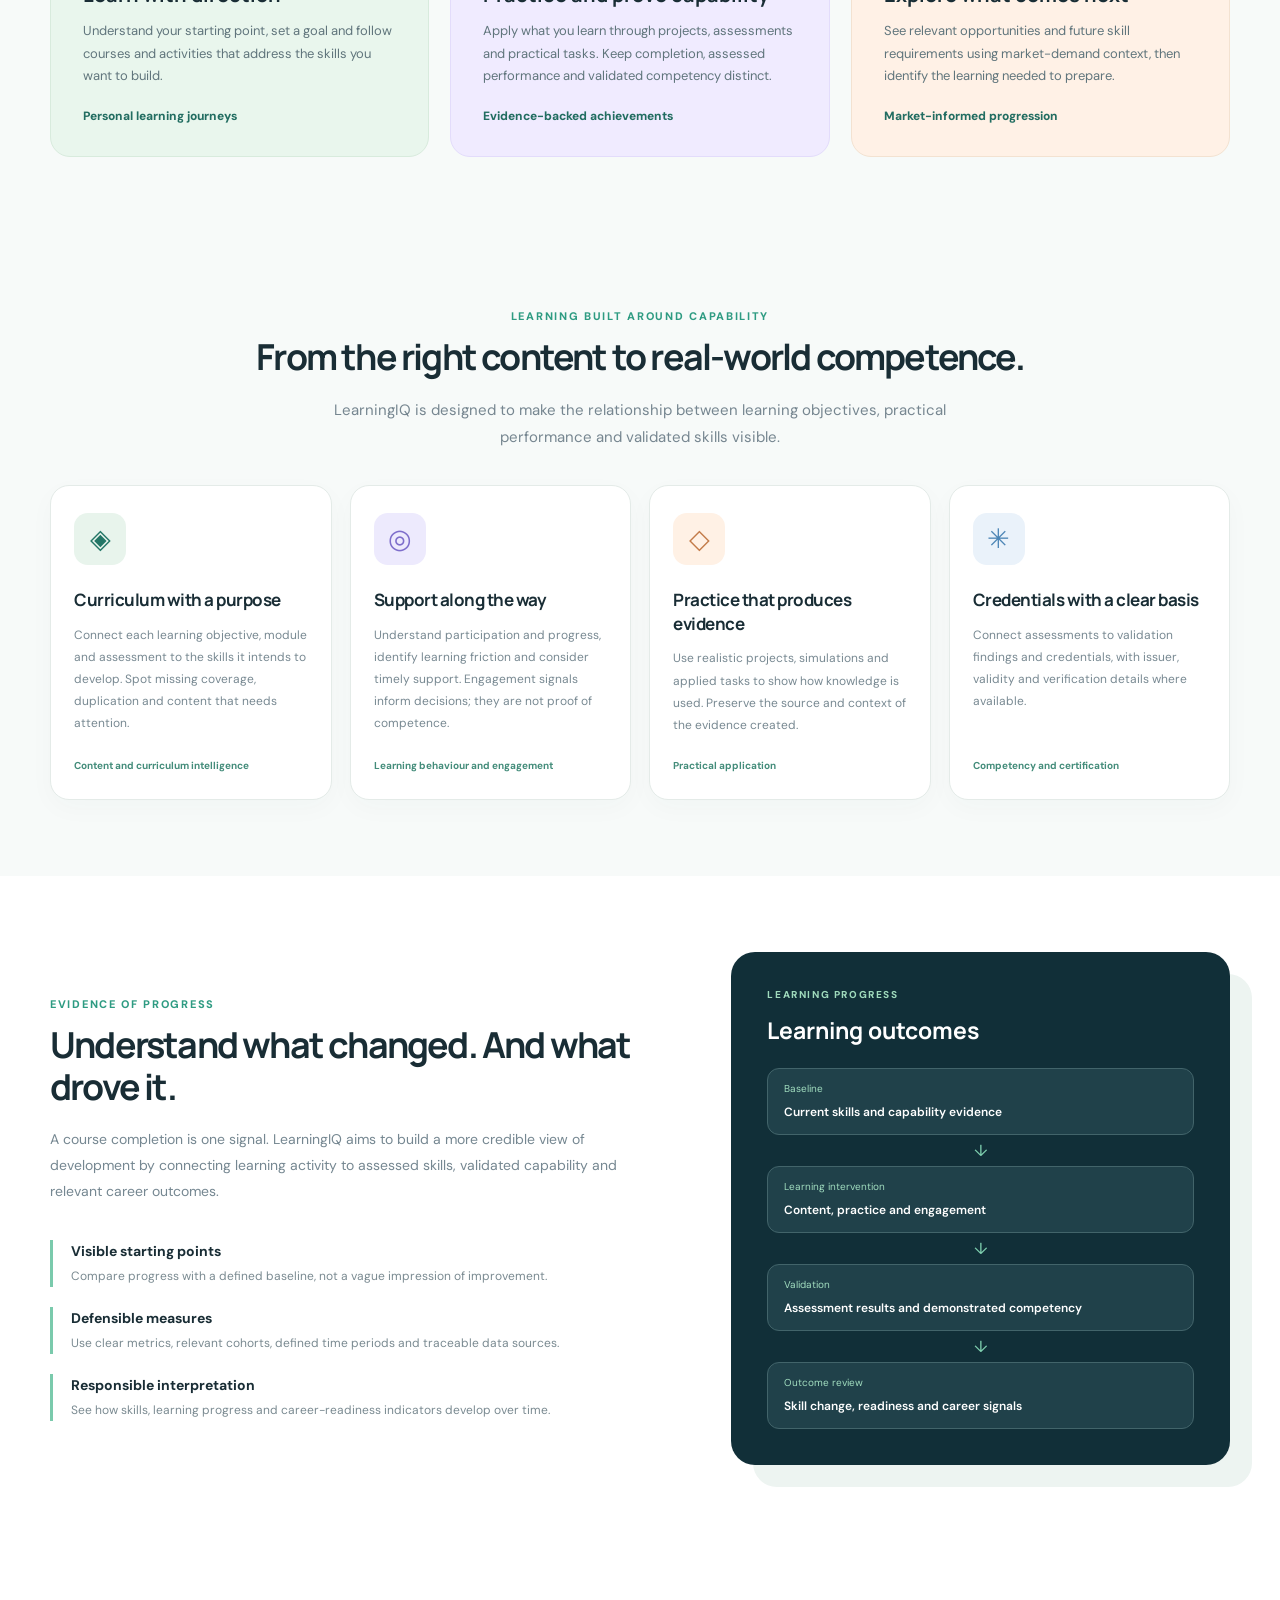
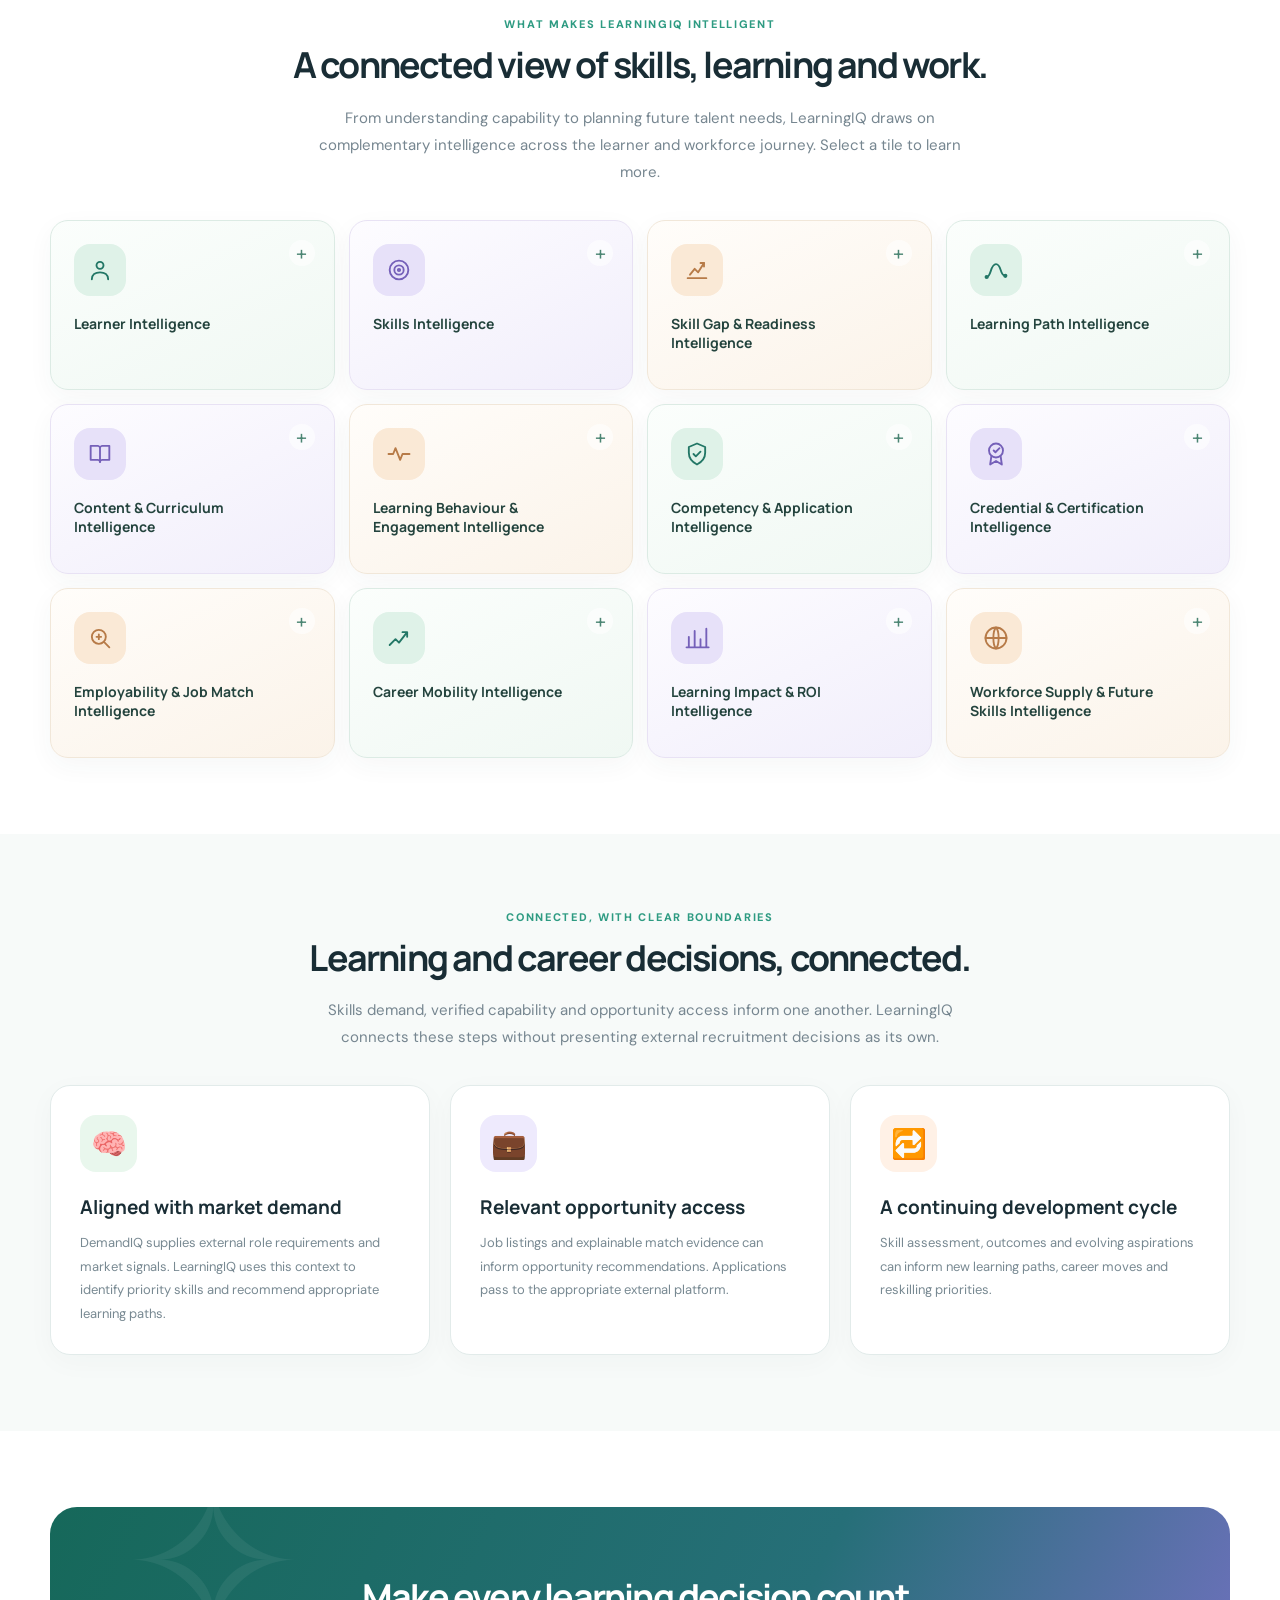
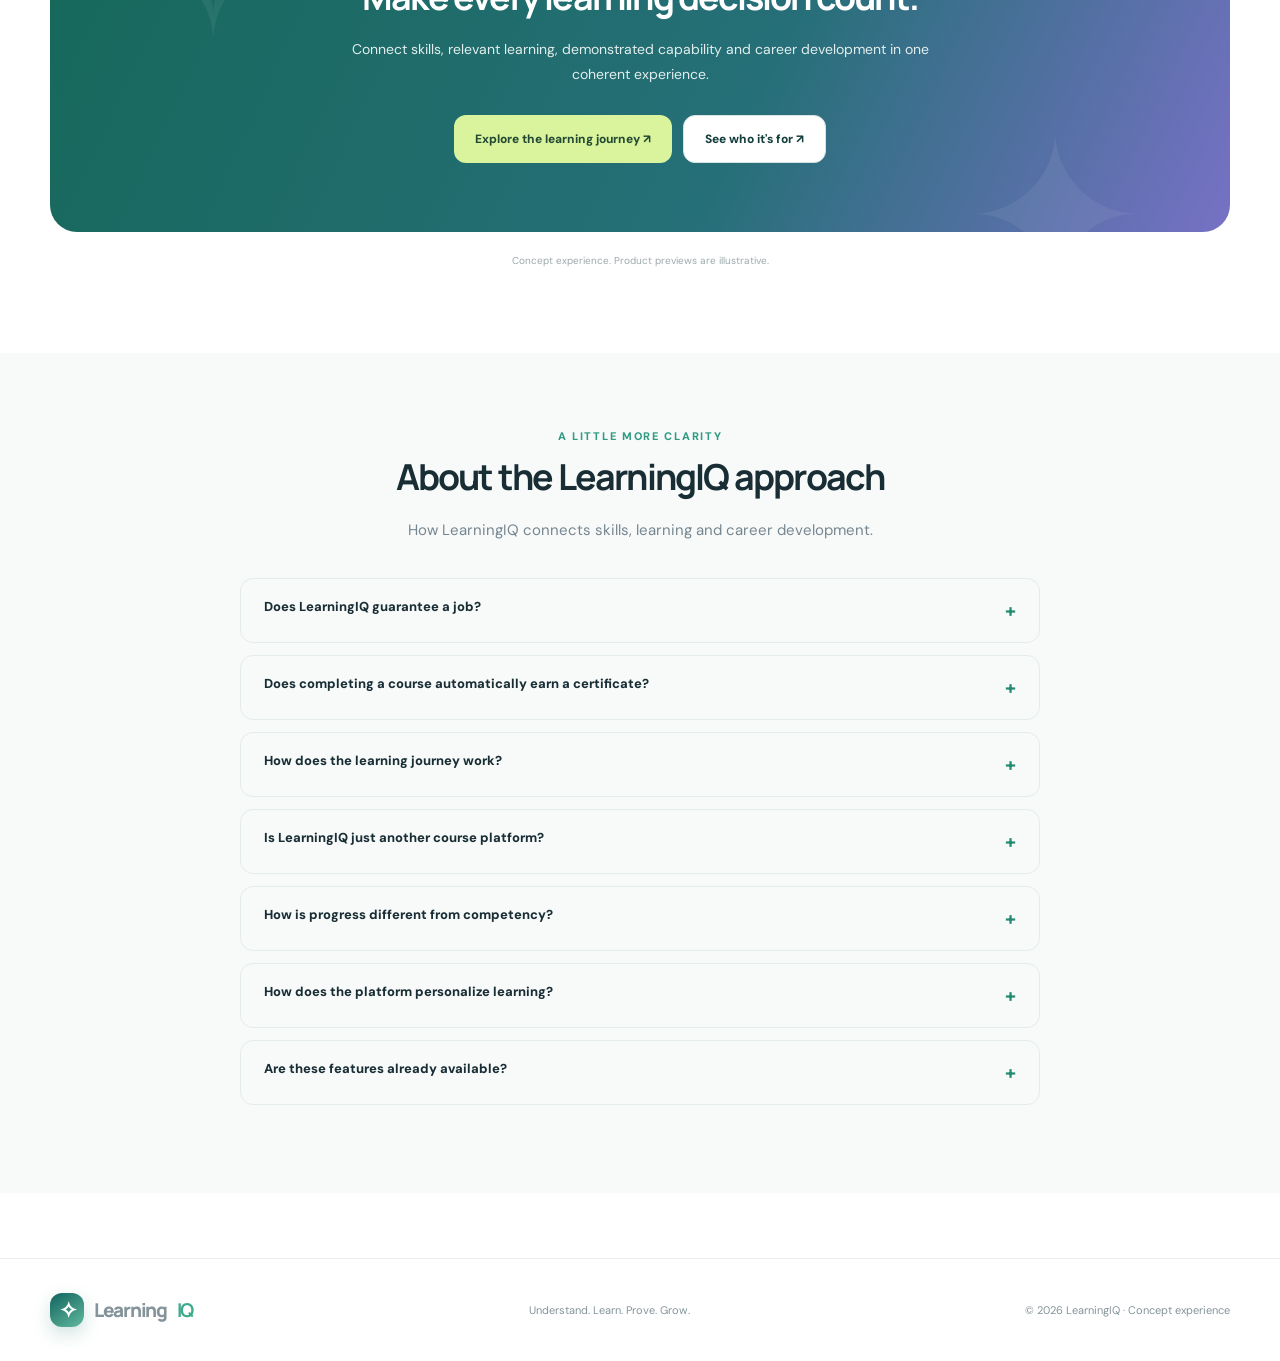
==== commit 9154ce91: "Make intelligence domains interactive" ====
--- a/index.html
+++ b/index.html
@@ -84,7 +84,16 @@
 @media(max-width:990px){.hero-inner{grid-template-columns:1fr 1fr;gap:25px}.navlinks{display:none}.mobile-toggle{display:block}.navlinks.open{display:flex;position:absolute;top:70px;left:0;right:0;background:white;padding:23px;z-index:20;flex-direction:column;box-shadow:0 15px 35px #153b3b21}.hero-art{height:350px}.hero-art .learner-photo{height:255px}.course-family-grid{grid-template-columns:repeat(2,minmax(0,1fr))}}
 @media(max-width:650px){.wrap{width:calc(100% - 36px)}.nav{height:68px}.hero-inner{grid-template-columns:1fr;padding:40px 0 28px}.hero h1{font-size:38px;letter-spacing:-.04em}.hero-art{height:300px}.hero-art .learner-photo{height:220px;top:45px}.art-blob{width:270px;height:270px}.section{padding:58px 0}.section h2{font-size:29px}.course-family-grid{grid-template-columns:1fr 1fr}.course-results{grid-template-columns:1fr}.course-family-card img,.new-family-art{height:120px}.family-card-body{padding:14px}}
 @media(max-width:390px){.course-family-grid{grid-template-columns:1fr}.course-family-card img,.new-family-art{height:145px}}
-</style><style>.industry-links{display:grid;grid-template-columns:1fr 1fr;gap:16px;margin:26px 0}.industry-links a{display:grid;gap:9px;padding:22px 24px;border:1px solid #dbe9e1;border-radius:17px;background:#edf7ef;color:#174c42}.industry-links a+ a{background:#f0ecfa;border-color:#e5ddf3}.industry-links span{font-size:10px;letter-spacing:.12em;font-weight:800}.industry-links strong{font-size:16px}.industry-links a:hover{box-shadow:0 10px 25px #153b3b18}@media(max-width:650px){.industry-links{grid-template-columns:1fr}}</style></head><body><header class="hero" id="top"><div class="wrap"><nav class="nav"><a class="brand" href="#top"><span class="brand-mark">✧</span>Learning<b>IQ</b></a><div class="navlinks" id="menu"><a href="#why">Why LearningIQ</a><a href="#journey">Your journey</a><a href="#directions">Learning areas</a><a href="#courses">Courses</a><a href="#market-opportunities">Market insights</a><a href="#certification">Certification</a><a href="#intelligence">Intelligence</a></div><a class="btn small" href="#start">Explore LearningIQ <span>↗</span></a><button aria-expanded="false" aria-label="Toggle menu" class="mobile-toggle" onclick="let m=document.getElementById('menu');m.classList.toggle('open');this.setAttribute('aria-expanded',m.classList.contains('open'))">☰</button></nav><div class="hero-inner"><div><div class="eyebrow">A connected skills and learning platform</div><h1>Build skills that <span class="gradient">move careers forward.</span></h1><p class="lead">LearningIQ brings skill discovery, guided courses, practical learning, validated competency and career opportunities into one connected journey, informed by what the market needs.</p><div class="buttons"><a class="btn" href="#journey">Discover the journey <span>↗</span></a><a class="btn alt" href="#why">What makes us different <span>↗</span></a></div><div class="hero-tags"><span>Skills with evidence</span><span>Learning shaped by goals</span><span>Growth linked to opportunity</span></div></div><div aria-label="Illustrative portraits of learners representing the LearningIQ learning journey" class="hero-art"><div class="art-blob"></div><div class="art-blob two"></div><div class="learner-photo"><img alt="Illustration of three learners with study materials" loading="eager" src="[data-uri]"/></div><div class="float one human-float"><span class="float-icon">✦</span><span><strong>A path built around your skills</strong><small>Personalised learning</small></span></div><div class="float two human-float"><span class="float-icon">✓</span><span><strong>Capability you can demonstrate</strong><small>Evidence-based progress</small></span></div></div></div></div></header>
+</style><style>.industry-links{display:grid;grid-template-columns:1fr 1fr;gap:16px;margin:26px 0}.industry-links a{display:grid;gap:9px;padding:22px 24px;border:1px solid #dbe9e1;border-radius:17px;background:#edf7ef;color:#174c42}.industry-links a+ a{background:#f0ecfa;border-color:#e5ddf3}.industry-links span{font-size:10px;letter-spacing:.12em;font-weight:800}.industry-links strong{font-size:16px}.industry-links a:hover{box-shadow:0 10px 25px #153b3b18}@media(max-width:650px){.industry-links{grid-template-columns:1fr}}</style><style>
+#domains .intel-grid{display:grid;grid-template-columns:repeat(4,minmax(0,1fr));gap:14px;align-items:start}
+.intel-tile{min-width:0;border:1px solid #dcebe4;border-radius:18px;background:linear-gradient(155deg,#fbfefc,#f0f8f3);box-shadow:0 8px 26px #234a3e0b;overflow:hidden;transition:box-shadow .25s,border-color .25s,transform .25s}
+.intel-tile:nth-child(3n+2){background:linear-gradient(155deg,#fdfcff,#f1eefb);border-color:#e8e2f4}.intel-tile:nth-child(3n){background:linear-gradient(155deg,#fffdfa,#fbf3e9);border-color:#f1e7d9}
+.intel-tile:hover,.intel-tile[open]{border-color:#9dcfb9;box-shadow:0 14px 32px #234a3e17;transform:translateY(-2px)}
+.intel-tile summary{cursor:pointer;list-style:none;padding:23px;min-height:168px;display:flex;flex-direction:column;align-items:flex-start;position:relative}.intel-tile summary::-webkit-details-marker{display:none}.intel-tile summary:focus-visible{outline:3px solid #58a889;outline-offset:-4px;border-radius:16px}
+.intel-icon{width:52px;height:52px;border-radius:16px;display:grid;place-items:center;background:#dff2e8;color:#237766;margin-bottom:18px}.intel-tile:nth-child(3n+2) .intel-icon{background:#e7e1f9;color:#7560b9}.intel-tile:nth-child(3n) .intel-icon{background:#fae9d6;color:#b77b48}.intel-icon svg{width:28px;height:28px}.intel-title{font:700 14px/1.4 Manrope,sans-serif;max-width:90%;color:#24443e}.intel-toggle{position:absolute;right:19px;top:19px;width:26px;height:26px;display:grid;place-items:center;border-radius:50%;font-size:20px;line-height:1;color:#4b8573;background:#fff9;transition:transform .25s}.intel-tile[open] .intel-toggle{transform:rotate(45deg)}
+.intel-reveal{padding:0 23px 22px;animation:intel-in .3s ease both}.intel-reveal p{margin:0;color:#5b716b;font-size:13px;line-height:1.65}@keyframes intel-in{from{opacity:0;transform:translateY(-8px)}to{opacity:1;transform:translateY(0)}}
+@media(max-width:990px){#domains .intel-grid{grid-template-columns:repeat(3,minmax(0,1fr))}}@media(max-width:650px){#domains .intel-grid{grid-template-columns:repeat(2,minmax(0,1fr));gap:10px}.intel-tile summary{padding:18px;min-height:155px}.intel-reveal{padding:0 18px 18px}.intel-title{font-size:13px}.intel-icon{width:46px;height:46px}.intel-toggle{right:13px;top:13px}}@media(prefers-reduced-motion:reduce){.intel-tile,.intel-toggle{transition:none}.intel-tile:hover,.intel-tile[open]{transform:none}.intel-reveal{animation:none}}
+</style></head><body><header class="hero" id="top"><div class="wrap"><nav class="nav"><a class="brand" href="#top"><span class="brand-mark">✧</span>Learning<b>IQ</b></a><div class="navlinks" id="menu"><a href="#why">Why LearningIQ</a><a href="#journey">Your journey</a><a href="#directions">Learning areas</a><a href="#courses">Courses</a><a href="#market-opportunities">Market insights</a><a href="#certification">Certification</a><a href="#intelligence">Intelligence</a></div><a class="btn small" href="#start">Explore LearningIQ <span>↗</span></a><button aria-expanded="false" aria-label="Toggle menu" class="mobile-toggle" onclick="let m=document.getElementById('menu');m.classList.toggle('open');this.setAttribute('aria-expanded',m.classList.contains('open'))">☰</button></nav><div class="hero-inner"><div><div class="eyebrow">A connected skills and learning platform</div><h1>Build skills that <span class="gradient">move careers forward.</span></h1><p class="lead">LearningIQ brings skill discovery, guided courses, practical learning, validated competency and career opportunities into one connected journey, informed by what the market needs.</p><div class="buttons"><a class="btn" href="#journey">Discover the journey <span>↗</span></a><a class="btn alt" href="#why">What makes us different <span>↗</span></a></div><div class="hero-tags"><span>Skills with evidence</span><span>Learning shaped by goals</span><span>Growth linked to opportunity</span></div></div><div aria-label="Illustrative portraits of learners representing the LearningIQ learning journey" class="hero-art"><div class="art-blob"></div><div class="art-blob two"></div><div class="learner-photo"><img alt="Illustration of three learners with study materials" loading="eager" src="[data-uri]"/></div><div class="float one human-float"><span class="float-icon">✦</span><span><strong>A path built around your skills</strong><small>Personalised learning</small></span></div><div class="float two human-float"><span class="float-icon">✓</span><span><strong>Capability you can demonstrate</strong><small>Evidence-based progress</small></span></div></div></div></div></header>
 <div class="ribbon"><div class="wrap"><span>Understand your skills</span><span>Learn with purpose</span><span>Prove capability</span><span>Unlock pathways</span></div></div>
 <main><section class="section" id="why"><div class="wrap"><div class="center"><div class="kicker"></div><h2>Learning that connects capability to opportunity.</h2><p class="sub">LearningIQ starts with what someone knows, identifies what they need, and provides a clear route to develop and demonstrate the skills that matter.</p></div><div class="three"><article class="value-card"><div class="value-icon">🧭</div><h3>Know where you stand</h3><p>Understand existing strengths, skill claims and assessed proficiency in the context of personal goals and role requirements.</p></article><article class="value-card"><div class="value-icon">✨</div><h3>Learn what matters</h3><p>Turn priority gaps into structured learning, relevant content and hands-on practice, with support when engagement falters.</p></article><article class="value-card"><div class="value-icon">🏅</div><h3>Show what you can do</h3><p>Distinguish course completion from demonstrated competency, with assessments and verifiable credentials backed by evidence.</p></article></div><div class="people-note"><span class="people-note-icon">✦</span><span>For curious beginners, working professionals and learners preparing for their next move.</span></div></div></section>
 <section class="section journey" id="journey"><div class="wrap"><div class="center"><div class="kicker">The connected learning journey</div><h2>Every step builds on the last.</h2><p class="sub">Start with what you know. Build the skills you need. Put them to work, earn recognition for what you can demonstrate, and keep moving forward.</p></div><div aria-label="Explore five connected stages" class="stage-grid" role="group"><button class="stage active" data-stage="0"><div class="stage-icon">🧩</div><h3>Discover</h3></button><button class="stage" data-stage="1"><div class="stage-icon">🗺️</div><h3>Learn</h3></button><button class="stage" data-stage="2"><div class="stage-icon">⚡</div><h3>Achieve</h3></button><button class="stage" data-stage="3"><div class="stage-icon">🛡️</div><h3>Explore</h3></button><button class="stage" data-stage="4"><div class="stage-icon">🚀</div><h3>Grow</h3></button></div><div aria-live="polite" class="stage-detail" id="stage-detail"><div class="stage-detail-copy"><strong>Start with a clearer picture of you.</strong><p>Build a learner profile, assess existing skills and identify gaps against relevant role requirements.</p><div class="phase-chips"><span>Learner profile</span><span>Skills assessment</span><span>Skill-gap analysis</span></div></div><div class="stage-side-mark">Discover your starting point<span>LearningIQ journey preview</span></div></div></div></section><section class="section directions-section" id="directions"><div class="wrap"><div class="split-head"><div><div class="kicker">Where learning begins</div><h2>A path for every ambition.</h2></div><p>Learn something new, progress in your current role, build your livelihood or explore a different career. LearningIQ adapts the path to your goal and the skills you already have.</p></div><div class="ambition-layout"><div aria-label="Choose a learning goal" class="ambition-grid" role="group"><button class="ambition active" data-goal="0"><span class="amb-icon">✦</span><strong>Start something new</strong><small>Explore a skill or an interest</small></button><button class="ambition" data-goal="1"><span class="amb-icon">↗</span><strong>Get better at work</strong><small>Build on your experience</small></button><button class="ambition" data-goal="2"><span class="amb-icon">◈</span><strong>Grow a business</strong><small>Learn for your livelihood</small></button><button class="ambition" data-goal="3"><span class="amb-icon">⌁</span><strong>Change direction</strong><small>Prepare for a new role</small></button></div><div aria-live="polite" class="ambition-preview"><span class="preview-kicker">YOUR DIRECTION</span><h3 id="goal-title">Make room for something new.</h3><p id="goal-desc">Begin with your interests, explore suitable learning and develop confidence through practice.</p><div class="preview-path"><span>Explore</span><i></i><span>Learn</span><i></i><span>Apply</span></div></div></div><div class="field-bar"><span>Explore learning across</span><div class="field-tags"><span>Technology &amp; digital</span><span>Business &amp; livelihoods</span><span>Services &amp; people</span><span>Trades &amp; practical work</span><span>Creative &amp; everyday skills</span></div></div></div></section><section class="section course-universe" id="courses"><div class="shell">
@@ -100,9 +109,7 @@
 <article class="exp-card"><div class="exp-icon">◇</div><h3>Practice that produces evidence</h3><p>Use realistic projects, simulations and applied tasks to show how knowledge is used. Preserve the source and context of the evidence created.</p><span>Practical application</span></article>
 <article class="exp-card"><div class="exp-icon">✳</div><h3>Credentials with a clear basis</h3><p>Connect assessments to validation findings and credentials, with issuer, validity and verification details where available.</p><span>Competency and certification</span></article>
 </div></div></section>
-<section class="section" id="outcomes"><div class="wrap"><div class="outcome-layout"><div><div class="kicker">Evidence of progress</div><h2>Understand what changed. And what drove it.</h2><p class="feature-intro">A course completion is one signal. LearningIQ aims to build a more credible view of development by connecting learning activity to assessed skills, validated capability and relevant career outcomes.</p><div class="proof-list"><div><strong>Visible starting points</strong><p>Compare progress with a defined baseline, not a vague impression of improvement.</p></div><div><strong>Defensible measures</strong><p>Use clear metrics, relevant cohorts, defined time periods and traceable data sources.</p></div><div><strong>Responsible interpretation</strong><p>See how skills, learning progress and career-readiness indicators develop over time.</p></div></div></div><div class="outcome-panel"><div class="outcome-label">LEARNING PROGRESS</div><h3>Learning outcomes</h3><div class="outcome-step"><span>Baseline</span><b>Current skills and capability evidence</b></div><div class="outcome-arrow">↓</div><div class="outcome-step"><span>Learning intervention</span><b>Content, practice and engagement</b></div><div class="outcome-arrow">↓</div><div class="outcome-step"><span>Validation</span><b>Assessment results and demonstrated competency</b></div><div class="outcome-arrow">↓</div><div class="outcome-step"><span>Outcome review</span><b>Skill change, readiness and career signals</b></div></div></div></div></section><section class="section" id="domains"><div class="wrap"><div class="center"><div class="kicker">What makes LearningIQ intelligent</div><h2>A connected view of skills, learning and work.</h2><p class="sub">From understanding capability to planning future talent needs, LearningIQ draws on complementary intelligence across the learner and workforce journey.</p></div><div class="intel-grid">
-<article class="intel"><div class="symbol">👤</div><h3>Learner Intelligence</h3><p>Understand background, preferences, aspirations and readiness.</p></article><article class="intel"><div class="symbol">🎯</div><h3>Skills Intelligence</h3><p>Organize skills, proficiency and supporting evidence.</p></article><article class="intel"><div class="symbol">🧩</div><h3>Skill Gap &amp; Readiness Intelligence</h3><p>Explain gaps against target roles and skill requirements.</p></article><article class="intel"><div class="symbol">🗺️</div><h3>Learning Path Intelligence</h3><p>Recommend routes, prerequisites and next learning actions.</p></article><article class="intel"><div class="symbol">📚</div><h3>Content &amp; Curriculum Intelligence</h3><p>Map learning content to skills; identify missing or overlapping coverage.</p></article><article class="intel"><div class="symbol">⚡</div><h3>Learning Behaviour &amp; Engagement Intelligence</h3><p>Recognize friction, engagement patterns and opportunities for support.</p></article><article class="intel"><div class="symbol">🛡️</div><h3>Competency &amp; Application Intelligence</h3><p>Assess practical application against defined competency criteria.</p></article><article class="intel"><div class="symbol">🏅</div><h3>Credential &amp; Certification Intelligence</h3><p>Understand issuance, validity, verification and recognition.</p></article><article class="intel"><div class="symbol">💼</div><h3>Employability &amp; Job Match Intelligence</h3><p>Explain the relevance of verified skills to available roles.</p></article><article class="intel"><div class="symbol">🚀</div><h3>Career Mobility Intelligence</h3><p>Explore adjacent roles, transitions and reskilling pathways.</p></article><article class="intel"><div class="symbol">📊</div><h3>Learning Impact &amp; ROI Intelligence</h3><p>Assess change in capability and outcomes against evidence and cost.</p></article><article class="intel"><div class="symbol">🌐</div><h3>Workforce Supply &amp; Future Skills Intelligence</h3><p>Compare aggregate capability with current and emerging demand.</p></article>
-</div></div></section>
+<section class="section" id="outcomes"><div class="wrap"><div class="outcome-layout"><div><div class="kicker">Evidence of progress</div><h2>Understand what changed. And what drove it.</h2><p class="feature-intro">A course completion is one signal. LearningIQ aims to build a more credible view of development by connecting learning activity to assessed skills, validated capability and relevant career outcomes.</p><div class="proof-list"><div><strong>Visible starting points</strong><p>Compare progress with a defined baseline, not a vague impression of improvement.</p></div><div><strong>Defensible measures</strong><p>Use clear metrics, relevant cohorts, defined time periods and traceable data sources.</p></div><div><strong>Responsible interpretation</strong><p>See how skills, learning progress and career-readiness indicators develop over time.</p></div></div></div><div class="outcome-panel"><div class="outcome-label">LEARNING PROGRESS</div><h3>Learning outcomes</h3><div class="outcome-step"><span>Baseline</span><b>Current skills and capability evidence</b></div><div class="outcome-arrow">↓</div><div class="outcome-step"><span>Learning intervention</span><b>Content, practice and engagement</b></div><div class="outcome-arrow">↓</div><div class="outcome-step"><span>Validation</span><b>Assessment results and demonstrated competency</b></div><div class="outcome-arrow">↓</div><div class="outcome-step"><span>Outcome review</span><b>Skill change, readiness and career signals</b></div></div></div></div></section><section class="section" id="domains"><div class="wrap"><div class="center"><div class="kicker">What makes LearningIQ intelligent</div><h2>A connected view of skills, learning and work.</h2><p class="sub">From understanding capability to planning future talent needs, LearningIQ draws on complementary intelligence across the learner and workforce journey. Select a tile to learn more.</p></div><div class="intel-grid"><details class="intel-tile"><summary><span class="intel-icon" aria-hidden="true"><svg viewBox="0 0 24 24" fill="none" stroke="currentColor" stroke-width="1.6" stroke-linecap="round" stroke-linejoin="round"><circle cx="12" cy="8" r="3"/><path d="M5 20c0-4 3-6 7-6s7 2 7 6"/></svg></span><span class="intel-title">Learner Intelligence</span><span class="intel-toggle" aria-hidden="true">+</span></summary><div class="intel-reveal"><p>Understand background, preferences, aspirations and readiness.</p></div></details><details class="intel-tile"><summary><span class="intel-icon" aria-hidden="true"><svg viewBox="0 0 24 24" fill="none" stroke="currentColor" stroke-width="1.6" stroke-linecap="round" stroke-linejoin="round"><circle cx="12" cy="12" r="8"/><circle cx="12" cy="12" r="4"/><circle cx="12" cy="12" r="1"/></svg></span><span class="intel-title">Skills Intelligence</span><span class="intel-toggle" aria-hidden="true">+</span></summary><div class="intel-reveal"><p>Organize skills, proficiency and supporting evidence.</p></div></details><details class="intel-tile"><summary><span class="intel-icon" aria-hidden="true"><svg viewBox="0 0 24 24" fill="none" stroke="currentColor" stroke-width="1.6" stroke-linecap="round" stroke-linejoin="round"><path d="M4 19h16M6 16l4-5 3 3 5-8"/><path d="M15 6h3v3"/></svg></span><span class="intel-title">Skill Gap &amp; Readiness Intelligence</span><span class="intel-toggle" aria-hidden="true">+</span></summary><div class="intel-reveal"><p>Explain gaps against target roles and skill requirements.</p></div></details><details class="intel-tile"><summary><span class="intel-icon" aria-hidden="true"><svg viewBox="0 0 24 24" fill="none" stroke="currentColor" stroke-width="1.6" stroke-linecap="round" stroke-linejoin="round"><path d="M4 18c4 0 3-11 8-11s3 10 8 10"/><circle cx="4" cy="18" r="1"/><circle cx="20" cy="17" r="1"/></svg></span><span class="intel-title">Learning Path Intelligence</span><span class="intel-toggle" aria-hidden="true">+</span></summary><div class="intel-reveal"><p>Recommend routes, prerequisites and next learning actions.</p></div></details><details class="intel-tile"><summary><span class="intel-icon" aria-hidden="true"><svg viewBox="0 0 24 24" fill="none" stroke="currentColor" stroke-width="1.6" stroke-linecap="round" stroke-linejoin="round"><path d="M4 5h6c1 0 2 1 2 2v12c0-1-1-2-2-2H4zM20 5h-6c-1 0-2 1-2 2v12c0-1 1-2 2-2h6z"/></svg></span><span class="intel-title">Content &amp; Curriculum Intelligence</span><span class="intel-toggle" aria-hidden="true">+</span></summary><div class="intel-reveal"><p>Map learning content to skills; identify missing or overlapping coverage.</p></div></details><details class="intel-tile"><summary><span class="intel-icon" aria-hidden="true"><svg viewBox="0 0 24 24" fill="none" stroke="currentColor" stroke-width="1.6" stroke-linecap="round" stroke-linejoin="round"><path d="M3 12h4l2-5 4 10 2-5h6"/></svg></span><span class="intel-title">Learning Behaviour &amp; Engagement Intelligence</span><span class="intel-toggle" aria-hidden="true">+</span></summary><div class="intel-reveal"><p>Recognize friction, engagement patterns and opportunities for support.</p></div></details><details class="intel-tile"><summary><span class="intel-icon" aria-hidden="true"><svg viewBox="0 0 24 24" fill="none" stroke="currentColor" stroke-width="1.6" stroke-linecap="round" stroke-linejoin="round"><path d="M12 3l7 3v5c0 5-3 8-7 10-4-2-7-5-7-10V6z"/><path d="M9 12l2 2 4-4"/></svg></span><span class="intel-title">Competency &amp; Application Intelligence</span><span class="intel-toggle" aria-hidden="true">+</span></summary><div class="intel-reveal"><p>Assess practical application against defined competency criteria.</p></div></details><details class="intel-tile"><summary><span class="intel-icon" aria-hidden="true"><svg viewBox="0 0 24 24" fill="none" stroke="currentColor" stroke-width="1.6" stroke-linecap="round" stroke-linejoin="round"><circle cx="12" cy="9" r="6"/><path d="M8 14l-1 7 5-3 5 3-1-7M10 9l1.5 1.5L15 7"/></svg></span><span class="intel-title">Credential &amp; Certification Intelligence</span><span class="intel-toggle" aria-hidden="true">+</span></summary><div class="intel-reveal"><p>Understand issuance, validity, verification and recognition.</p></div></details><details class="intel-tile"><summary><span class="intel-icon" aria-hidden="true"><svg viewBox="0 0 24 24" fill="none" stroke="currentColor" stroke-width="1.6" stroke-linecap="round" stroke-linejoin="round"><circle cx="11" cy="11" r="6"/><path d="M16 16l4 4M9 11h4M11 9v4"/></svg></span><span class="intel-title">Employability &amp; Job Match Intelligence</span><span class="intel-toggle" aria-hidden="true">+</span></summary><div class="intel-reveal"><p>Explain the relevance of verified skills to available roles.</p></div></details><details class="intel-tile"><summary><span class="intel-icon" aria-hidden="true"><svg viewBox="0 0 24 24" fill="none" stroke="currentColor" stroke-width="1.6" stroke-linecap="round" stroke-linejoin="round"><path d="M4 18l5-5 3 3 7-9M15 7h4v4"/></svg></span><span class="intel-title">Career Mobility Intelligence</span><span class="intel-toggle" aria-hidden="true">+</span></summary><div class="intel-reveal"><p>Explore adjacent roles, transitions and reskilling pathways.</p></div></details><details class="intel-tile"><summary><span class="intel-icon" aria-hidden="true"><svg viewBox="0 0 24 24" fill="none" stroke="currentColor" stroke-width="1.6" stroke-linecap="round" stroke-linejoin="round"><path d="M5 20V11M10 20V6M15 20v-7M20 20V4M3 20h19"/></svg></span><span class="intel-title">Learning Impact &amp; ROI Intelligence</span><span class="intel-toggle" aria-hidden="true">+</span></summary><div class="intel-reveal"><p>Assess change in capability and outcomes against evidence and cost.</p></div></details><details class="intel-tile"><summary><span class="intel-icon" aria-hidden="true"><svg viewBox="0 0 24 24" fill="none" stroke="currentColor" stroke-width="1.6" stroke-linecap="round" stroke-linejoin="round"><circle cx="12" cy="12" r="9"/><path d="M3 12h18M12 3c3 3 3 15 0 18M12 3c-3 3-3 15 0 18"/></svg></span><span class="intel-title">Workforce Supply &amp; Future Skills Intelligence</span><span class="intel-toggle" aria-hidden="true">+</span></summary><div class="intel-reveal"><p>Compare aggregate capability with current and emerging demand.</p></div></details></div></div></section>
 <section class="section soft"><div class="wrap"><div class="center"><div class="kicker">Connected, with clear boundaries</div><h2>Learning and career decisions, connected.</h2><p class="sub">Skills demand, verified capability and opportunity access inform one another. LearningIQ connects these steps without presenting external recruitment decisions as its own.</p></div><div class="three"><article class="value-card"><div class="value-icon">🧠</div><h3>Aligned with market demand</h3><p>DemandIQ supplies external role requirements and market signals. LearningIQ uses this context to identify priority skills and recommend appropriate learning paths.</p></article><article class="value-card"><div class="value-icon">💼</div><h3>Relevant opportunity access</h3><p>Job listings and explainable match evidence can inform opportunity recommendations. Applications pass to the appropriate external platform.</p></article><article class="value-card"><div class="value-icon">🔁</div><h3>A continuing development cycle</h3><p>Skill assessment, outcomes and evolving aspirations can inform new learning paths, career moves and reskilling priorities.</p></article></div></div></section>
 <section class="section" id="start"><div class="wrap"><div class="bottom-cta"><h2>Make every learning decision count.</h2><p>Connect skills, relevant learning, demonstrated capability and career development in one coherent experience.</p><div class="buttons"><a class="btn light" href="#journey">Explore the learning journey ↗</a><a class="btn alt" href="#for-whom">See who it's for ↗</a></div></div><p class="note">Concept experience. Product previews are illustrative.</p></div></section>
 <section class="section soft" id="faq"><div class="wrap"><div class="center"><div class="kicker">A little more clarity</div><h2>About the LearningIQ approach</h2><p class="sub">How LearningIQ connects skills, learning and career development.</p></div><div class="faq"><details><summary>Does LearningIQ guarantee a job?</summary><p>No. It can help connect validated skills to relevant opportunities and prepare an application handoff. Applications, selection and hiring outcomes remain with the relevant external services or employers.</p></details><details><summary>Does completing a course automatically earn a certificate?</summary><p>No. Course completion, assessment results, validation findings and issued credentials are distinct. Certification depends on the assessment requirements and the issuer’s decision, with verification supported where available.</p></details><details><summary>How does the learning journey work?</summary><p>LearningIQ is designed to connect learner profiling, skills assessment, skill gaps, personalized learning, practical application, competency validation, credentials, opportunity access, ongoing growth and outcome measurement.</p></details><details><summary>Is LearningIQ just another course platform?</summary><p>No. The proposed platform connects learner profiles, skill assessment, gap analysis, personalized learning, practice, competency validation, credentials, opportunities and measurable outcomes.</p></details><details><summary>How is progress different from competency?</summary><p>Finishing an activity records progress. Verified competency requires suitable assessment evidence and a validation decision. The model keeps these records separate.</p></details><details><summary>How does the platform personalize learning?</summary><p>It uses a learner's goals, current skills, evidence, learning activity and gaps relative to a chosen target. The proposed intelligence framework can use those inputs to recommend a path and refine it as evidence changes.</p></details><details><summary>Are these features already available?</summary><p>This page presents the LearningIQ product vision. Features shown are illustrative and may evolve as the platform is developed.</p></details></div></div></section></main>
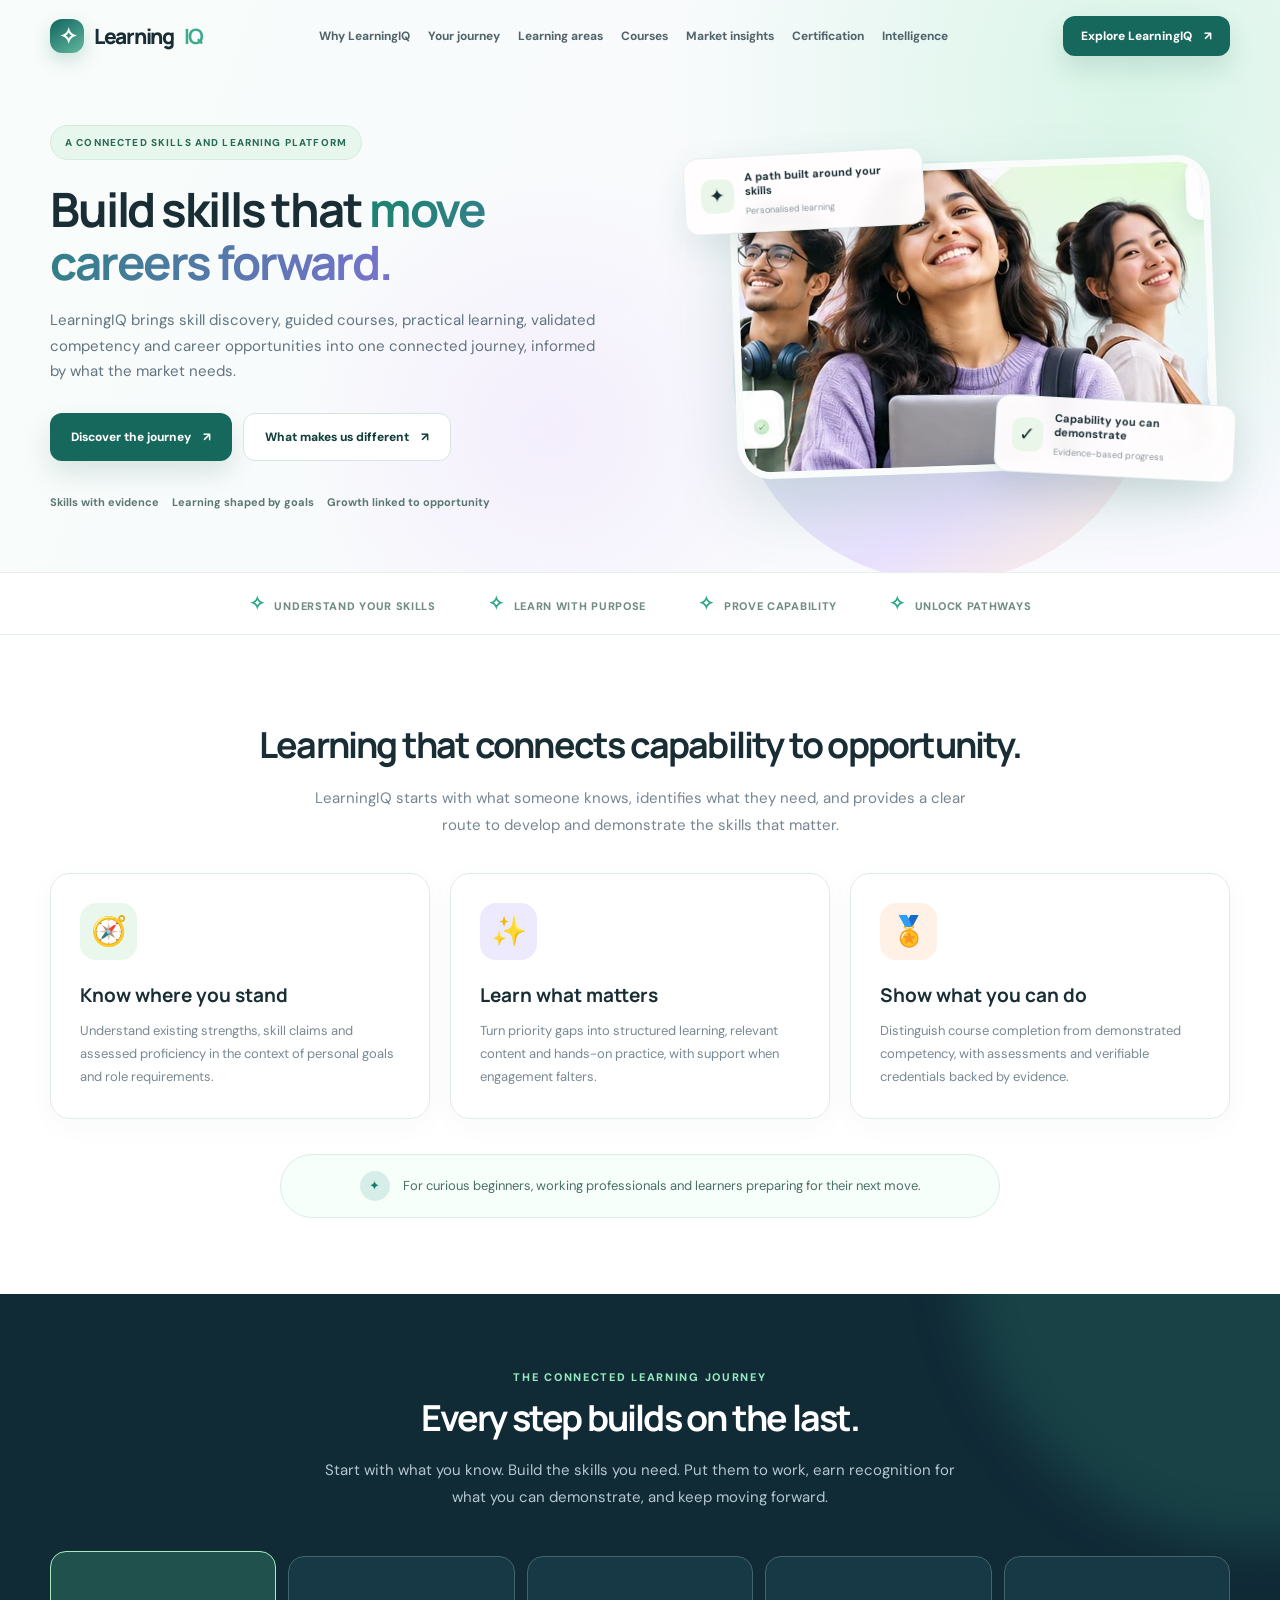
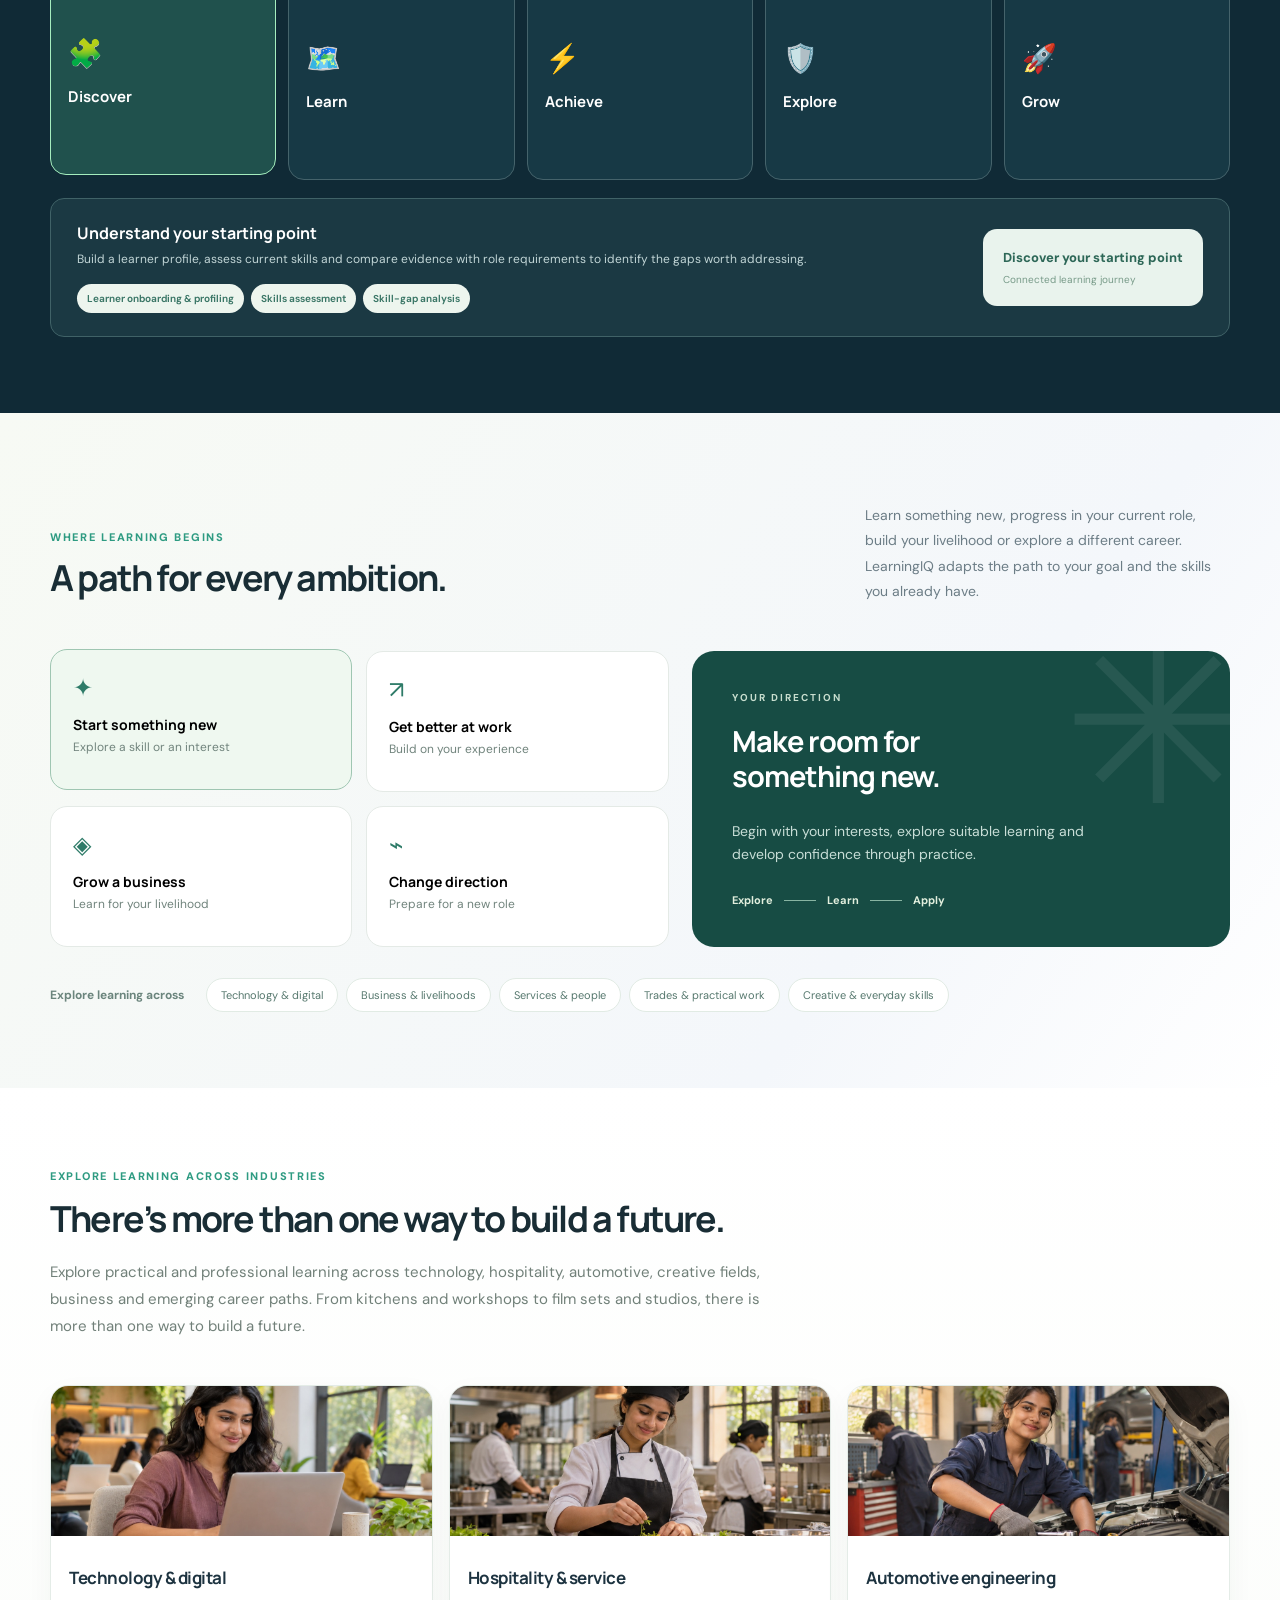
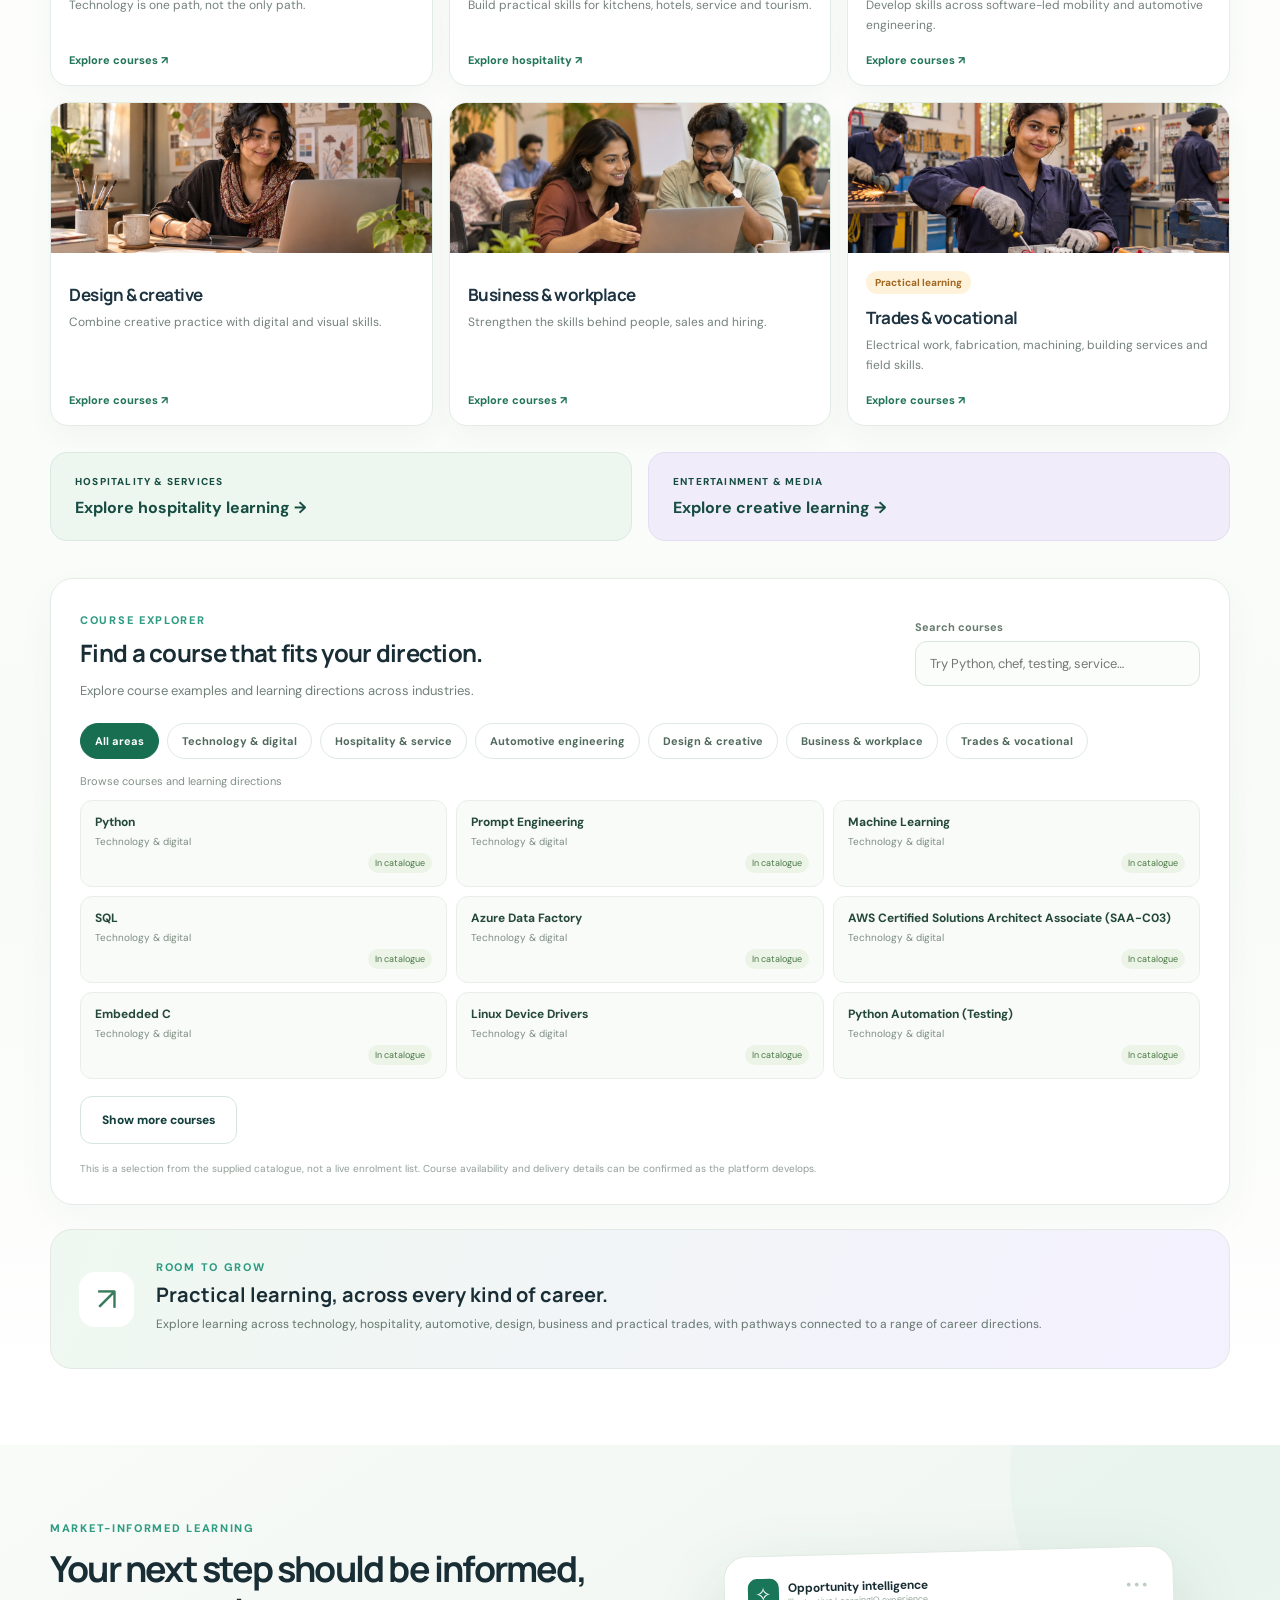
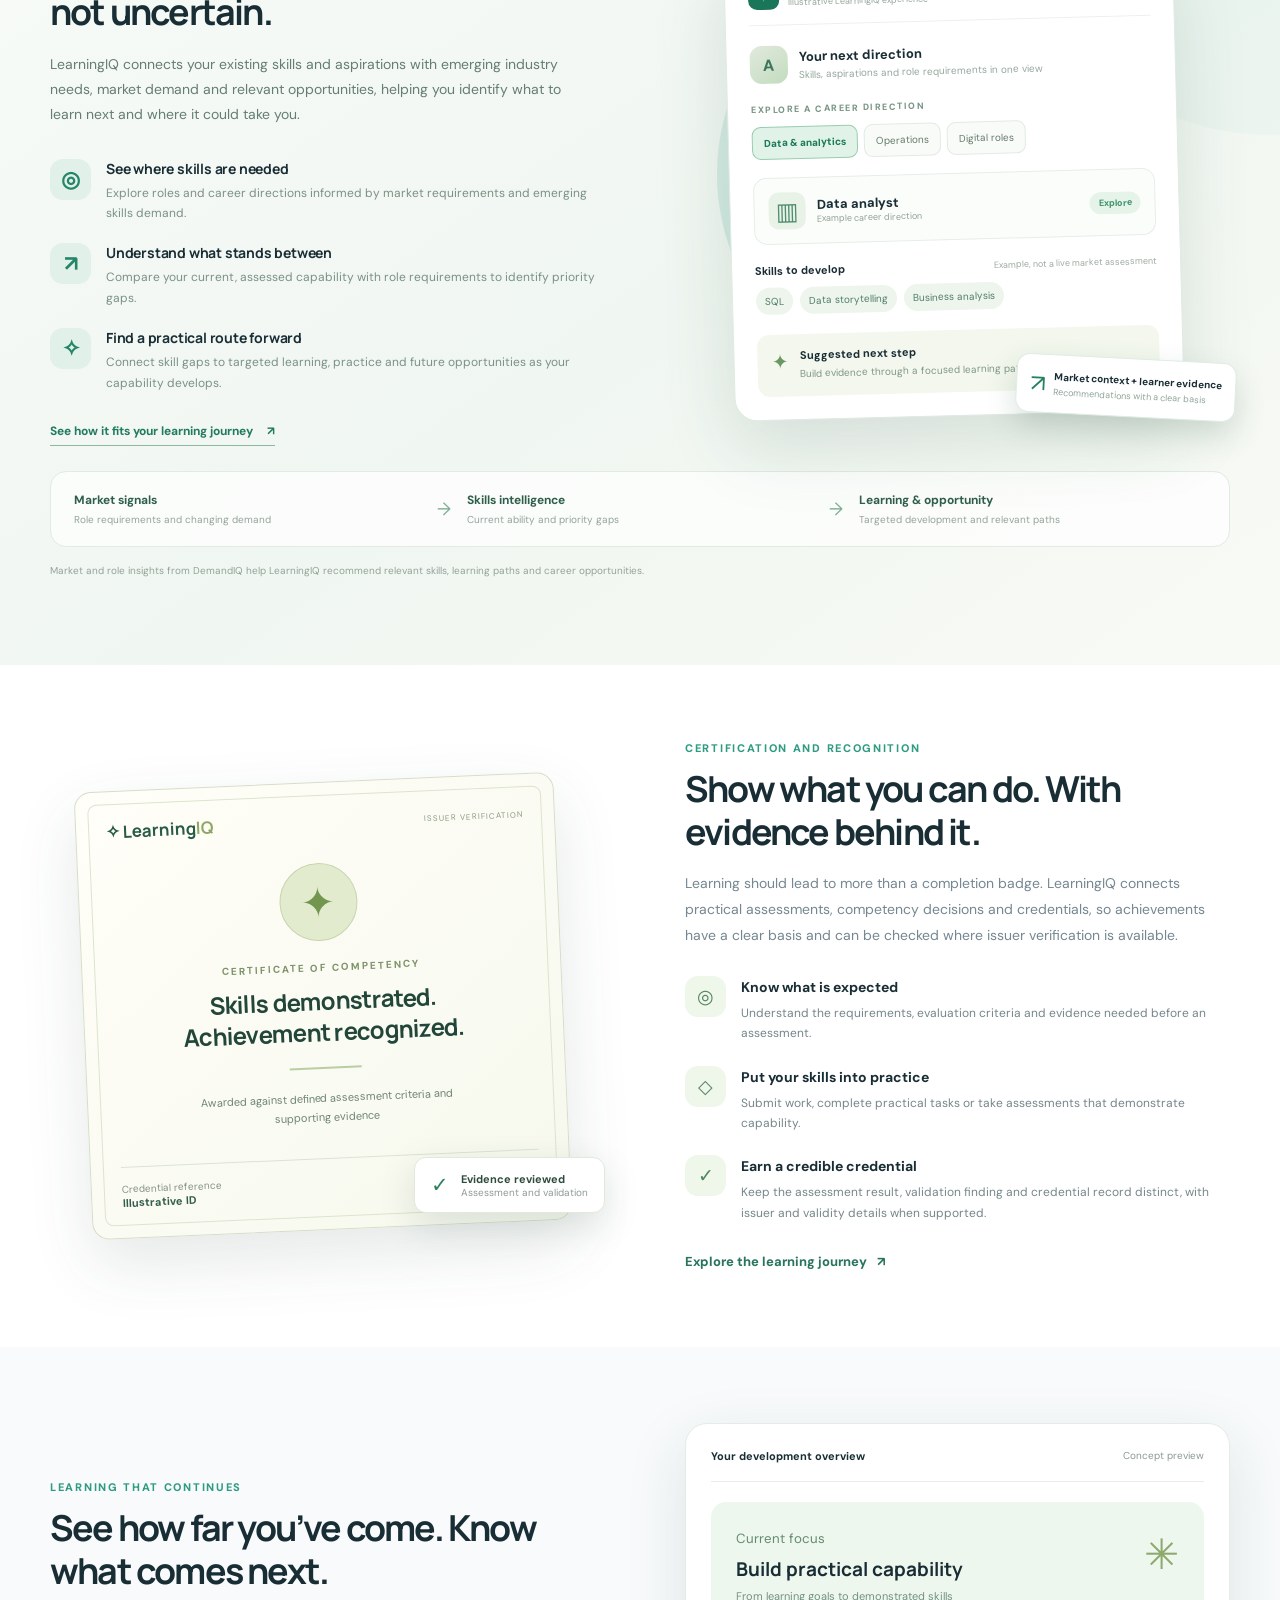
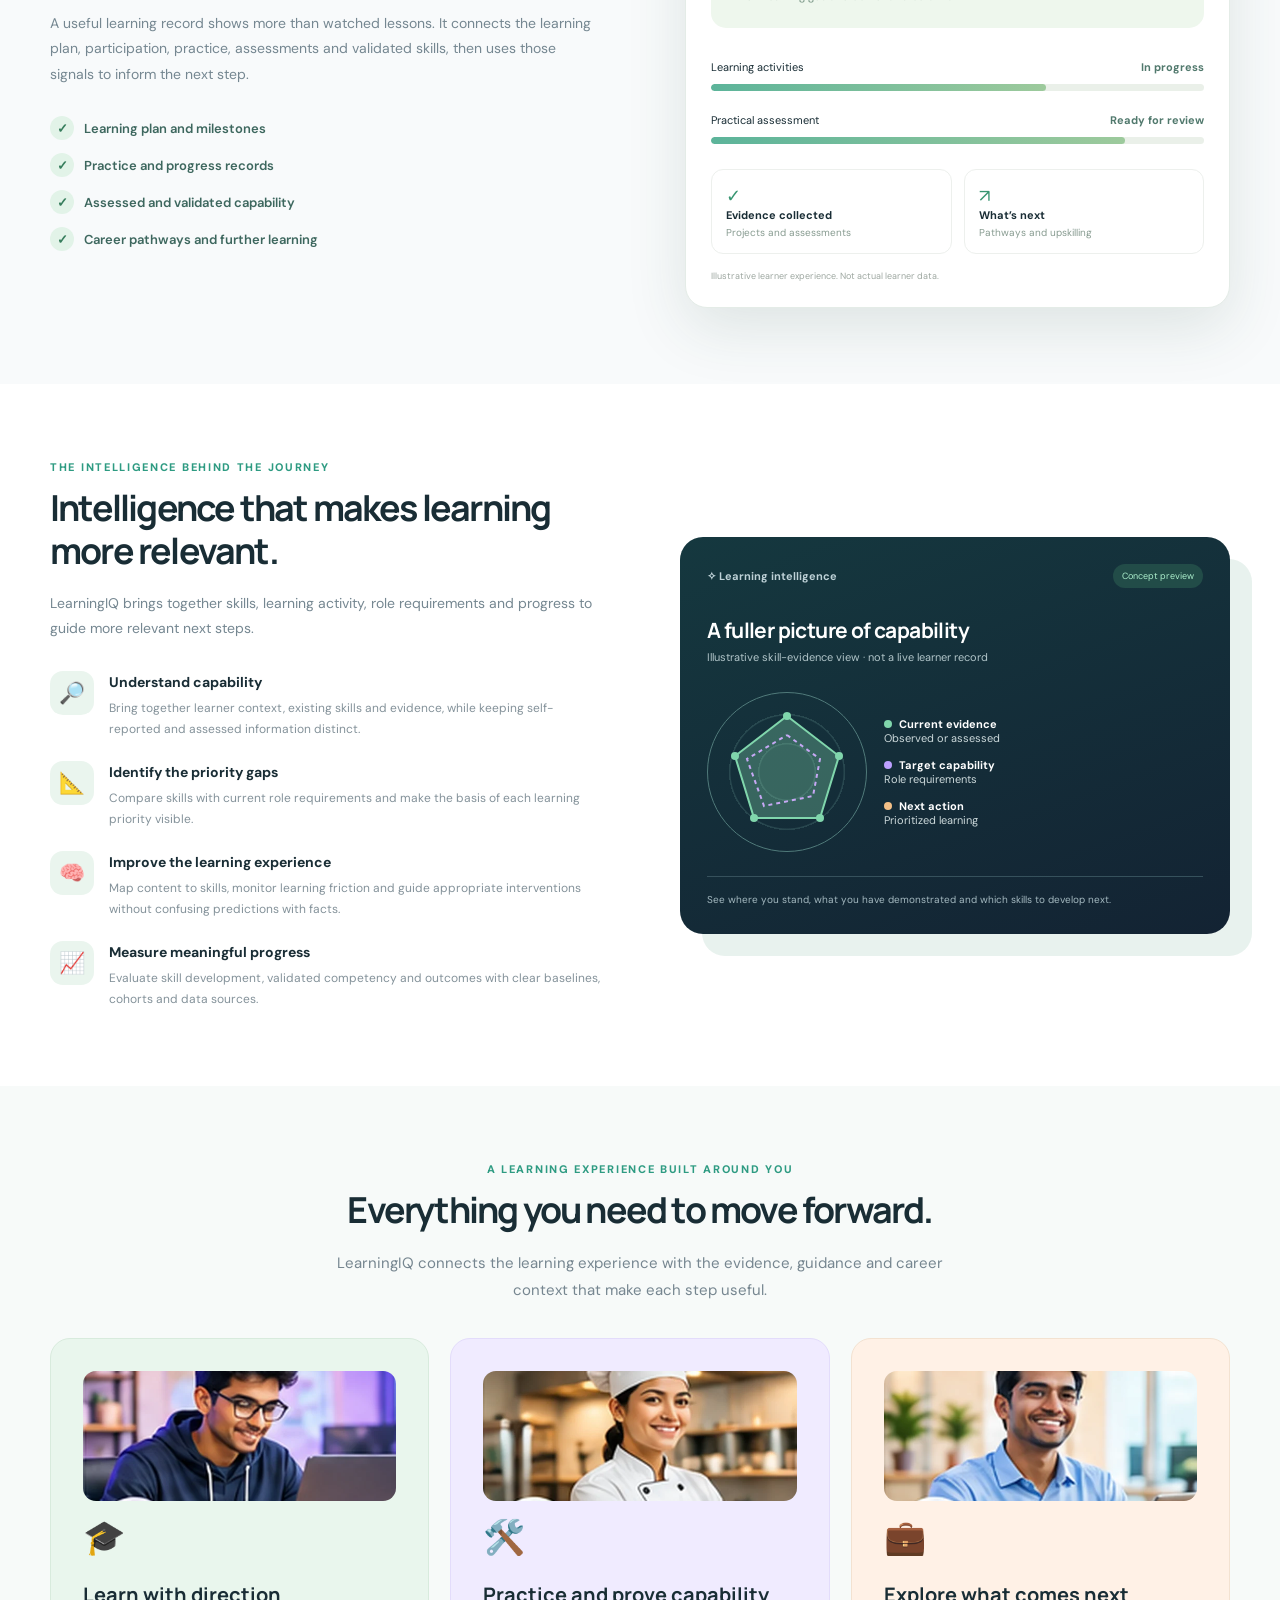
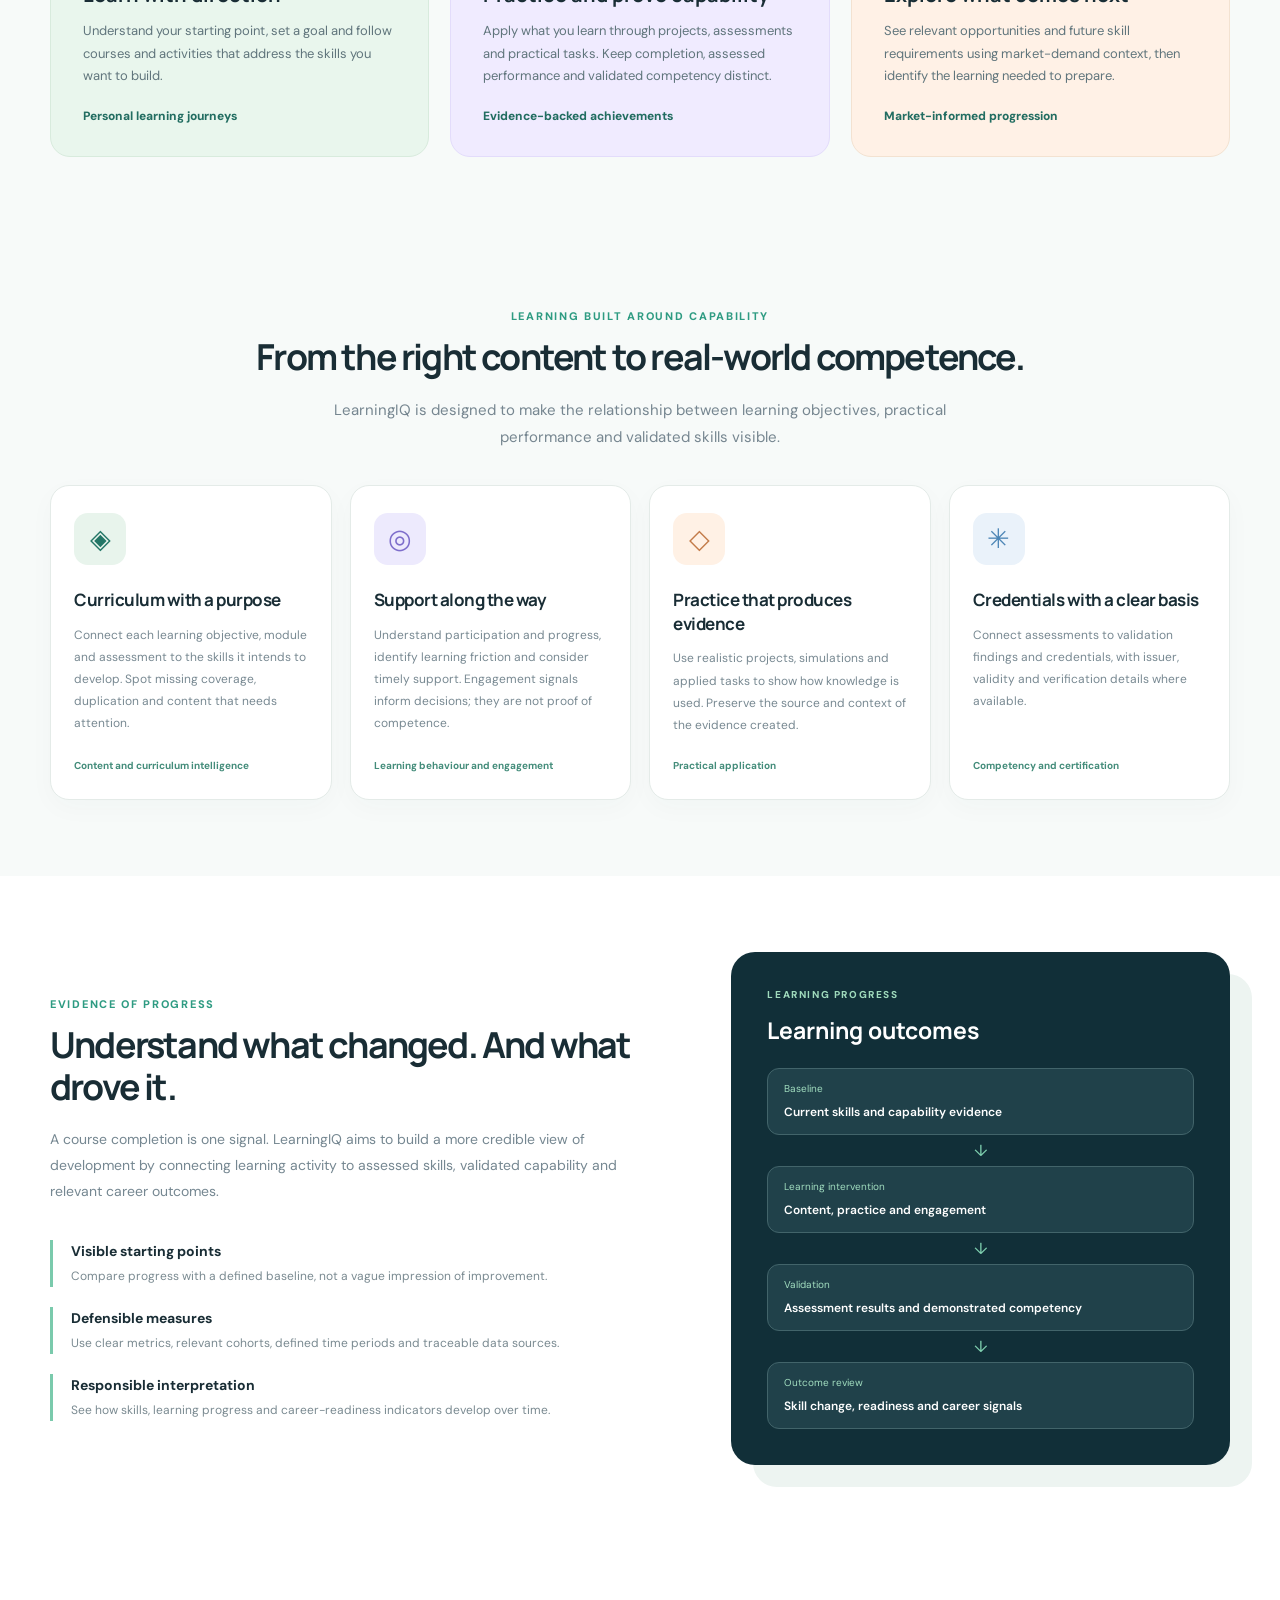
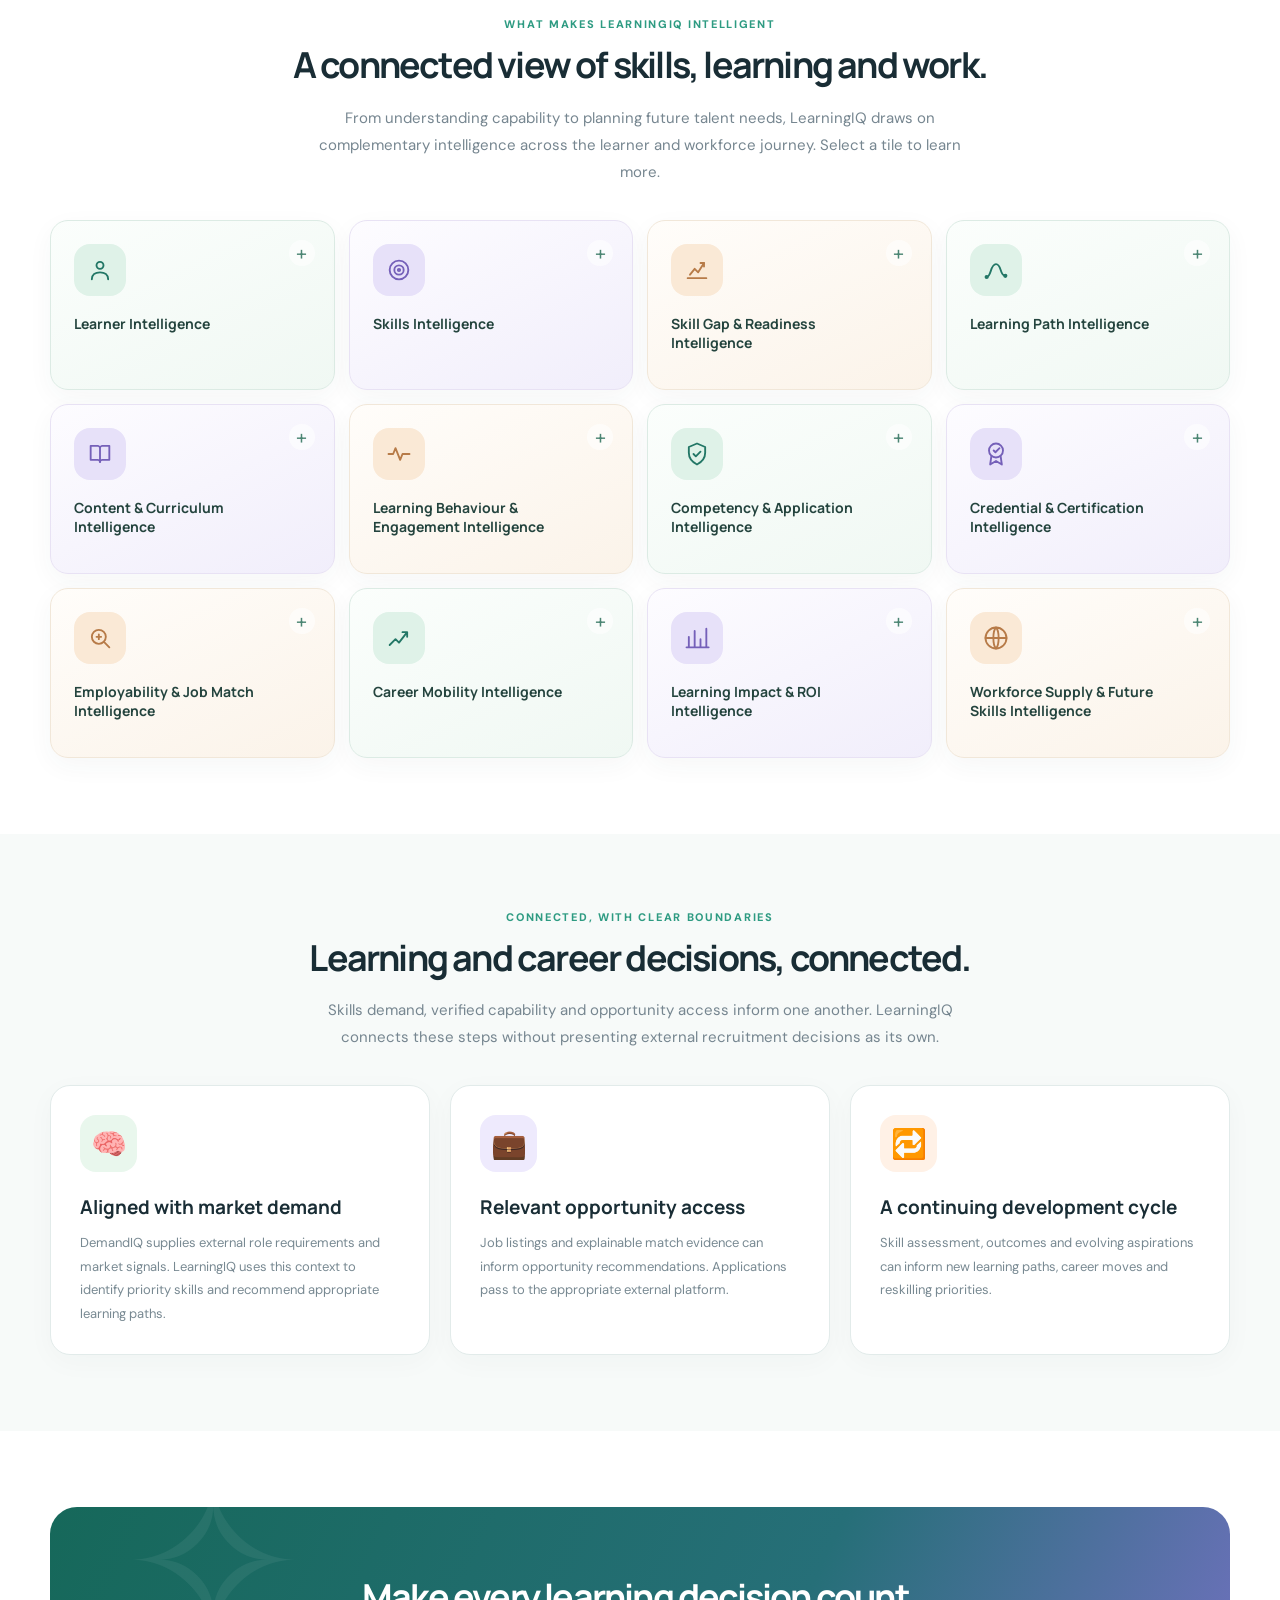
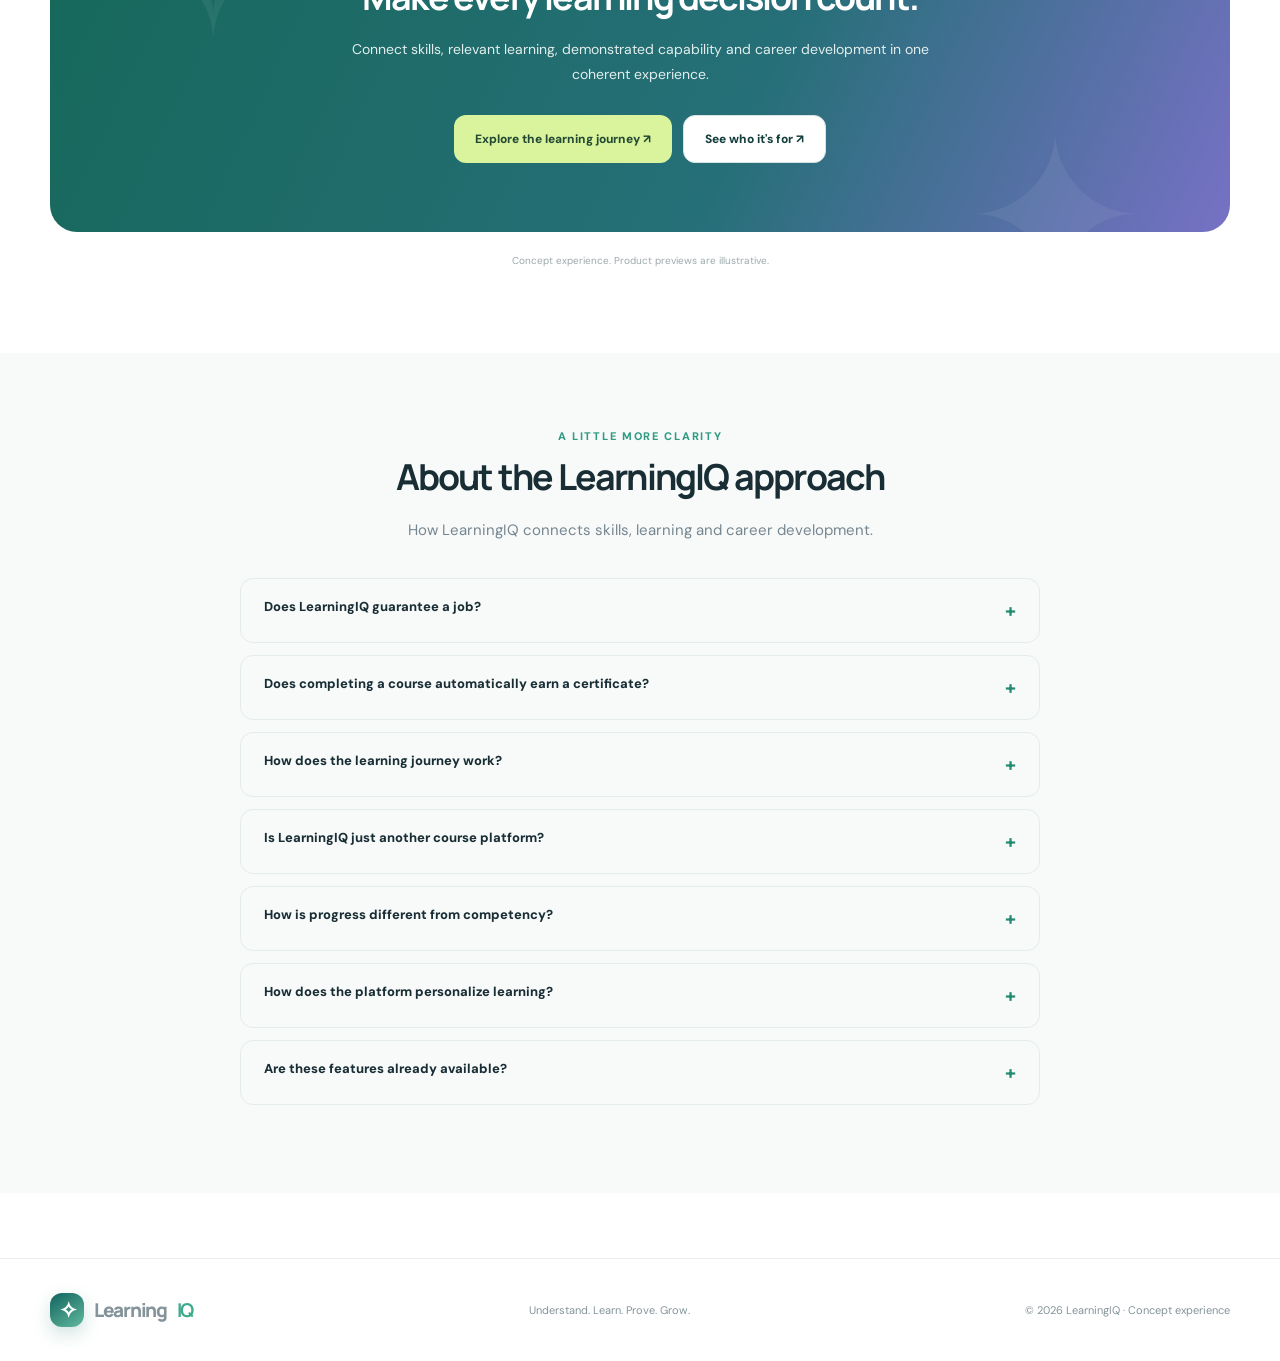
==== commit cbe559d7: "Improve learning area layout and images" ====
--- a/index.html
+++ b/index.html
@@ -96,9 +96,9 @@
 </style></head><body><header class="hero" id="top"><div class="wrap"><nav class="nav"><a class="brand" href="#top"><span class="brand-mark">✧</span>Learning<b>IQ</b></a><div class="navlinks" id="menu"><a href="#why">Why LearningIQ</a><a href="#journey">Your journey</a><a href="#directions">Learning areas</a><a href="#courses">Courses</a><a href="#market-opportunities">Market insights</a><a href="#certification">Certification</a><a href="#intelligence">Intelligence</a></div><a class="btn small" href="#start">Explore LearningIQ <span>↗</span></a><button aria-expanded="false" aria-label="Toggle menu" class="mobile-toggle" onclick="let m=document.getElementById('menu');m.classList.toggle('open');this.setAttribute('aria-expanded',m.classList.contains('open'))">☰</button></nav><div class="hero-inner"><div><div class="eyebrow">A connected skills and learning platform</div><h1>Build skills that <span class="gradient">move careers forward.</span></h1><p class="lead">LearningIQ brings skill discovery, guided courses, practical learning, validated competency and career opportunities into one connected journey, informed by what the market needs.</p><div class="buttons"><a class="btn" href="#journey">Discover the journey <span>↗</span></a><a class="btn alt" href="#why">What makes us different <span>↗</span></a></div><div class="hero-tags"><span>Skills with evidence</span><span>Learning shaped by goals</span><span>Growth linked to opportunity</span></div></div><div aria-label="Illustrative portraits of learners representing the LearningIQ learning journey" class="hero-art"><div class="art-blob"></div><div class="art-blob two"></div><div class="learner-photo"><img alt="Illustration of three learners with study materials" loading="eager" src="[data-uri]"/></div><div class="float one human-float"><span class="float-icon">✦</span><span><strong>A path built around your skills</strong><small>Personalised learning</small></span></div><div class="float two human-float"><span class="float-icon">✓</span><span><strong>Capability you can demonstrate</strong><small>Evidence-based progress</small></span></div></div></div></div></header>
 <div class="ribbon"><div class="wrap"><span>Understand your skills</span><span>Learn with purpose</span><span>Prove capability</span><span>Unlock pathways</span></div></div>
 <main><section class="section" id="why"><div class="wrap"><div class="center"><div class="kicker"></div><h2>Learning that connects capability to opportunity.</h2><p class="sub">LearningIQ starts with what someone knows, identifies what they need, and provides a clear route to develop and demonstrate the skills that matter.</p></div><div class="three"><article class="value-card"><div class="value-icon">🧭</div><h3>Know where you stand</h3><p>Understand existing strengths, skill claims and assessed proficiency in the context of personal goals and role requirements.</p></article><article class="value-card"><div class="value-icon">✨</div><h3>Learn what matters</h3><p>Turn priority gaps into structured learning, relevant content and hands-on practice, with support when engagement falters.</p></article><article class="value-card"><div class="value-icon">🏅</div><h3>Show what you can do</h3><p>Distinguish course completion from demonstrated competency, with assessments and verifiable credentials backed by evidence.</p></article></div><div class="people-note"><span class="people-note-icon">✦</span><span>For curious beginners, working professionals and learners preparing for their next move.</span></div></div></section>
-<section class="section journey" id="journey"><div class="wrap"><div class="center"><div class="kicker">The connected learning journey</div><h2>Every step builds on the last.</h2><p class="sub">Start with what you know. Build the skills you need. Put them to work, earn recognition for what you can demonstrate, and keep moving forward.</p></div><div aria-label="Explore five connected stages" class="stage-grid" role="group"><button class="stage active" data-stage="0"><div class="stage-icon">🧩</div><h3>Discover</h3></button><button class="stage" data-stage="1"><div class="stage-icon">🗺️</div><h3>Learn</h3></button><button class="stage" data-stage="2"><div class="stage-icon">⚡</div><h3>Achieve</h3></button><button class="stage" data-stage="3"><div class="stage-icon">🛡️</div><h3>Explore</h3></button><button class="stage" data-stage="4"><div class="stage-icon">🚀</div><h3>Grow</h3></button></div><div aria-live="polite" class="stage-detail" id="stage-detail"><div class="stage-detail-copy"><strong>Start with a clearer picture of you.</strong><p>Build a learner profile, assess existing skills and identify gaps against relevant role requirements.</p><div class="phase-chips"><span>Learner profile</span><span>Skills assessment</span><span>Skill-gap analysis</span></div></div><div class="stage-side-mark">Discover your starting point<span>LearningIQ journey preview</span></div></div></div></section><section class="section directions-section" id="directions"><div class="wrap"><div class="split-head"><div><div class="kicker">Where learning begins</div><h2>A path for every ambition.</h2></div><p>Learn something new, progress in your current role, build your livelihood or explore a different career. LearningIQ adapts the path to your goal and the skills you already have.</p></div><div class="ambition-layout"><div aria-label="Choose a learning goal" class="ambition-grid" role="group"><button class="ambition active" data-goal="0"><span class="amb-icon">✦</span><strong>Start something new</strong><small>Explore a skill or an interest</small></button><button class="ambition" data-goal="1"><span class="amb-icon">↗</span><strong>Get better at work</strong><small>Build on your experience</small></button><button class="ambition" data-goal="2"><span class="amb-icon">◈</span><strong>Grow a business</strong><small>Learn for your livelihood</small></button><button class="ambition" data-goal="3"><span class="amb-icon">⌁</span><strong>Change direction</strong><small>Prepare for a new role</small></button></div><div aria-live="polite" class="ambition-preview"><span class="preview-kicker">YOUR DIRECTION</span><h3 id="goal-title">Make room for something new.</h3><p id="goal-desc">Begin with your interests, explore suitable learning and develop confidence through practice.</p><div class="preview-path"><span>Explore</span><i></i><span>Learn</span><i></i><span>Apply</span></div></div></div><div class="field-bar"><span>Explore learning across</span><div class="field-tags"><span>Technology &amp; digital</span><span>Business &amp; livelihoods</span><span>Services &amp; people</span><span>Trades &amp; practical work</span><span>Creative &amp; everyday skills</span></div></div></div></section><section class="section course-universe" id="courses"><div class="shell">
+<section class="section journey" id="journey"><div class="wrap"><div class="center"><div class="kicker">The connected learning journey</div><h2>Every step builds on the last.</h2><p class="sub">Start with what you know. Build the skills you need. Put them to work, earn recognition for what you can demonstrate, and keep moving forward.</p></div><div aria-label="Explore five connected stages" class="stage-grid" role="group"><button class="stage active" data-stage="0"><div class="stage-icon">🧩</div><h3>Discover</h3></button><button class="stage" data-stage="1"><div class="stage-icon">🗺️</div><h3>Learn</h3></button><button class="stage" data-stage="2"><div class="stage-icon">⚡</div><h3>Achieve</h3></button><button class="stage" data-stage="3"><div class="stage-icon">🛡️</div><h3>Explore</h3></button><button class="stage" data-stage="4"><div class="stage-icon">🚀</div><h3>Grow</h3></button></div><div aria-live="polite" class="stage-detail" id="stage-detail"><div class="stage-detail-copy"><strong>Start with a clearer picture of you.</strong><p>Build a learner profile, assess existing skills and identify gaps against relevant role requirements.</p><div class="phase-chips"><span>Learner profile</span><span>Skills assessment</span><span>Skill-gap analysis</span></div></div><div class="stage-side-mark">Discover your starting point<span>LearningIQ journey preview</span></div></div></div></section><section class="section directions-section" id="directions"><div class="wrap"><div class="split-head"><div><div class="kicker">Where learning begins</div><h2>A path for every ambition.</h2></div><p>Learn something new, progress in your current role, build your livelihood or explore a different career. LearningIQ adapts the path to your goal and the skills you already have.</p></div><div class="ambition-layout"><div aria-label="Choose a learning goal" class="ambition-grid" role="group"><button class="ambition active" data-goal="0"><span class="amb-icon">✦</span><strong>Start something new</strong><small>Explore a skill or an interest</small></button><button class="ambition" data-goal="1"><span class="amb-icon">↗</span><strong>Get better at work</strong><small>Build on your experience</small></button><button class="ambition" data-goal="2"><span class="amb-icon">◈</span><strong>Grow a business</strong><small>Learn for your livelihood</small></button><button class="ambition" data-goal="3"><span class="amb-icon">⌁</span><strong>Change direction</strong><small>Prepare for a new role</small></button></div><div aria-live="polite" class="ambition-preview"><span class="preview-kicker">YOUR DIRECTION</span><h3 id="goal-title">Make room for something new.</h3><p id="goal-desc">Begin with your interests, explore suitable learning and develop confidence through practice.</p><div class="preview-path"><span>Explore</span><i></i><span>Learn</span><i></i><span>Apply</span></div></div></div><div class="field-bar"><span>Explore learning across</span><div class="field-tags"><span>Technology &amp; digital</span><span>Business &amp; livelihoods</span><span>Services &amp; people</span><span>Trades &amp; practical work</span><span>Creative &amp; everyday skills</span></div></div></div></section><section class="section course-universe" id="courses"><div class="wrap">
 <div class="course-head"><div><span class="kicker">Explore learning across industries</span><h2>There’s more than one way to build a future.</h2><p class="course-intro">Explore practical and professional learning across technology, hospitality, automotive, creative fields, business and emerging career paths. From kitchens and workshops to film sets and studios, there is more than one way to build a future.</p></div></div>
-<div class="course-family-grid"><article class="course-family-card tone-blue"><img alt="Learner working at a laptop" decoding="async" loading="lazy" src="[data-uri]"/><div class="family-card-body"><h3>Technology &amp; digital</h3><p>Technology is one path, not the only path.</p><button class="family-explore" data-family="0" type="button">Explore courses  ↗</button></div></article><article class="course-family-card tone-teal"><img alt="Hospitality student learning culinary skills" decoding="async" loading="lazy" src="[data-uri]"/><div class="family-card-body"><h3>Hospitality &amp; service</h3><p>Build practical skills for kitchens, hotels, service and tourism.</p><a class="family-explore" href="hospitality.html">Explore hospitality ↗</a></div></article><article class="course-family-card tone-amber"><img alt="Automotive technician training" decoding="async" loading="lazy" src="[data-uri]"/><div class="family-card-body"><h3>Automotive engineering</h3><p>Develop skills across software-led mobility and automotive engineering.</p><button class="family-explore" data-family="2" type="button">Explore courses  ↗</button></div></article><article class="course-family-card tone-pink"><img alt="Creative student practicing design" decoding="async" loading="lazy" src="[data-uri]"/><div class="family-card-body"><h3>Design &amp; creative</h3><p>Combine creative practice with digital and visual skills.</p><button class="family-explore" data-family="3" type="button">Explore courses  ↗</button></div></article><article class="course-family-card tone-purple"><img alt="Business professional studying workplace skills" decoding="async" loading="lazy" src="[data-uri]"/><div class="family-card-body"><h3>Business &amp; workplace</h3><p>Strengthen the skills behind people, sales and hiring.</p><button class="family-explore" data-family="4" type="button">Explore courses  ↗</button></div></article><article class="course-family-card tone-amber"><div aria-hidden="true" class="new-family-art"><span>🛠️</span><span class="art-hint">EXPLORE PRACTICAL SKILLS</span></div><div class="family-card-body"><span class="family-count">Practical learning</span><h3>Trades &amp; vocational</h3><p>Electrical work, fabrication, machining, building services and field skills.</p><button class="family-explore" data-family="5" type="button">Explore courses ↗</button></div></article></div><div class="industry-links"><a href="hospitality.html"><span>HOSPITALITY &amp; SERVICES</span><strong>Explore hospitality learning →</strong></a><a href="entertainment.html"><span>ENTERTAINMENT &amp; MEDIA</span><strong>Explore creative learning →</strong></a></div><div class="course-explorer"><div class="explorer-header"><div><span class="kicker">Course explorer</span><h3>Find a course that fits your direction.</h3><p>Explore course examples and learning directions across industries.</p></div><label class="course-search-label"><span>Search courses</span><input autocomplete="off" id="course-search" placeholder="Try Python, chef, testing, service…" type="search"/></label></div><div class="course-filters" id="course-filters"></div><p aria-live="polite" class="course-result-meta" id="course-result-meta"></p><div class="course-results" id="course-results"></div><p class="course-disclaimer">This is a selection from the supplied catalogue, not a live enrolment list. Course availability and delivery details can be confirmed as the platform develops.</p></div>
+<div class="course-family-grid"><article class="course-family-card tone-blue"><img alt="Learner using a laptop" decoding="async" loading="lazy" src="assets/learning-technology.jpg"/><div class="family-card-body"><h3>Technology &amp; digital</h3><p>Technology is one path, not the only path.</p><button class="family-explore" data-family="0" type="button">Explore courses  ↗</button></div></article><article class="course-family-card tone-teal"><img alt="Hospitality trainee preparing a dish" decoding="async" loading="lazy" src="assets/learning-hospitality.jpg"/><div class="family-card-body"><h3>Hospitality &amp; service</h3><p>Build practical skills for kitchens, hotels, service and tourism.</p><a class="family-explore" href="hospitality.html">Explore hospitality ↗</a></div></article><article class="course-family-card tone-amber"><img alt="Automotive trainee working on a vehicle" decoding="async" loading="lazy" src="assets/learning-automotive.jpg"/><div class="family-card-body"><h3>Automotive engineering</h3><p>Develop skills across software-led mobility and automotive engineering.</p><button class="family-explore" data-family="2" type="button">Explore courses  ↗</button></div></article><article class="course-family-card tone-pink"><img alt="Design learner working with a drawing tablet" decoding="async" loading="lazy" src="assets/learning-design.jpg"/><div class="family-card-body"><h3>Design &amp; creative</h3><p>Combine creative practice with digital and visual skills.</p><button class="family-explore" data-family="3" type="button">Explore courses  ↗</button></div></article><article class="course-family-card tone-purple"><img alt="Business learners working together" decoding="async" loading="lazy" src="assets/learning-business.jpg"/><div class="family-card-body"><h3>Business &amp; workplace</h3><p>Strengthen the skills behind people, sales and hiring.</p><button class="family-explore" data-family="4" type="button">Explore courses  ↗</button></div></article><article class="course-family-card tone-amber"><img alt="Trainee practising practical trade skills in a workshop" decoding="async" loading="lazy" src="assets/learning-trades.jpg"/><div class="family-card-body"><span class="family-count">Practical learning</span><h3>Trades &amp; vocational</h3><p>Electrical work, fabrication, machining, building services and field skills.</p><button class="family-explore" data-family="5" type="button">Explore courses ↗</button></div></article></div><div class="industry-links"><a href="hospitality.html"><span>HOSPITALITY &amp; SERVICES</span><strong>Explore hospitality learning →</strong></a><a href="entertainment.html"><span>ENTERTAINMENT &amp; MEDIA</span><strong>Explore creative learning →</strong></a></div><div class="course-explorer"><div class="explorer-header"><div><span class="kicker">Course explorer</span><h3>Find a course that fits your direction.</h3><p>Explore course examples and learning directions across industries.</p></div><label class="course-search-label"><span>Search courses</span><input autocomplete="off" id="course-search" placeholder="Try Python, chef, testing, service…" type="search"/></label></div><div class="course-filters" id="course-filters"></div><p aria-live="polite" class="course-result-meta" id="course-result-meta"></p><div class="course-results" id="course-results"></div><p class="course-disclaimer">This is a selection from the supplied catalogue, not a live enrolment list. Course availability and delivery details can be confirmed as the platform develops.</p></div>
 <div class="course-growth"><div class="growth-symbol">↗</div><div><span class="kicker">Room to grow</span><h3>Practical learning, across every kind of career.</h3><p>Explore learning across technology, hospitality, automotive, design, business and practical trades, with pathways connected to a range of career directions.</p></div></div>
 </div></section><section class="section demand-section" id="market-opportunities"><div class="wrap"><div class="demand-layout"><div class="demand-copy"><div class="kicker">Market-informed learning</div><h2>Your next step should be informed, not uncertain.</h2><p class="demand-intro">LearningIQ connects your existing skills and aspirations with emerging industry needs, market demand and relevant opportunities, helping you identify what to learn next and where it could take you.</p><div class="demand-benefits"><div class="demand-benefit"><span class="demand-benefit-icon">◎</span><div><h3>See where skills are needed</h3><p>Explore roles and career directions informed by market requirements and emerging skills demand.</p></div></div><div class="demand-benefit"><span class="demand-benefit-icon">↗</span><div><h3>Understand what stands between</h3><p>Compare your current, assessed capability with role requirements to identify priority gaps.</p></div></div><div class="demand-benefit"><span class="demand-benefit-icon">✧</span><div><h3>Find a practical route forward</h3><p>Connect skill gaps to targeted learning, practice and future opportunities as your capability develops.</p></div></div></div><a class="demand-link" href="#journey">See how it fits your learning journey <span aria-hidden="true">↗</span></a></div><div aria-label="Illustrative market-informed recommendations preview" class="demand-showcase"><div class="demand-ambient"></div><div class="demand-window"><div class="demand-window-head"><span class="demand-window-mark">✧</span><div><strong>Opportunity intelligence</strong><small>Illustrative LearningIQ experience</small></div><span class="demand-window-dots">•••</span></div><div class="demand-person"><div class="demand-avatar">A</div><div><strong>Your next direction</strong><small>Skills, aspirations and role requirements in one view</small></div></div><div class="demand-label">EXPLORE A CAREER DIRECTION</div><div aria-label="Illustrative career direction" class="demand-tabs" role="group"><button aria-pressed="true" class="active" data-demand="analytics" type="button">Data &amp; analytics</button><button aria-pressed="false" data-demand="operations" type="button">Operations</button><button aria-pressed="false" data-demand="digital" type="button">Digital roles</button></div><div aria-live="polite" id="demand-preview"><div class="demand-role"><span class="demand-role-icon">▥</span><div><strong>Data analyst</strong><small>Example career direction</small></div><span class="demand-match">Explore</span></div><div class="demand-gap-header"><strong>Skills to develop</strong><small>Example, not a live market assessment</small></div><div class="demand-skills"><span>SQL</span><span>Data storytelling</span><span>Business analysis</span></div><div class="demand-next"><span>✦</span><div><strong>Suggested next step</strong><small>Build evidence through a focused learning path and practical projects.</small></div></div></div></div><div class="demand-float"><span>↗</span><div><strong>Market context + learner evidence</strong><small>Recommendations with a clear basis</small></div></div></div></div><div class="demand-bottom"><span><b>Market signals</b><small>Role requirements and changing demand</small></span><span class="demand-bottom-arrow">→</span><span><b>Skills intelligence</b><small>Current ability and priority gaps</small></span><span class="demand-bottom-arrow">→</span><span><b>Learning &amp; opportunity</b><small>Targeted development and relevant paths</small></span></div><p class="demand-footnote">Market and role insights from DemandIQ help LearningIQ recommend relevant skills, learning paths and career opportunities.</p></div></section><section class="section certification-section" id="certification"><div class="wrap cert-layout"><div class="cert-art"><div class="cert-glow"></div><article aria-label="Illustrative LearningIQ certificate" class="certificate-preview"><div class="cert-top"><span class="cert-brand">✧ Learning<strong>IQ</strong></span><span class="cert-verification">ISSUER VERIFICATION</span></div><div class="cert-seal">✦</div><p class="cert-overline">CERTIFICATE OF COMPETENCY</p><h3>Skills demonstrated.<br/>Achievement recognized.</h3><div class="cert-rule"></div><p class="cert-detail">Awarded against defined assessment criteria and supporting evidence</p><div class="cert-bottom"><span>Credential reference<br/><strong>Illustrative ID</strong></span><span>Verification<br/><strong>Issuer / validity check</strong></span></div></article><div class="cert-float">✓ <span><strong>Evidence reviewed</strong><small>Assessment and validation</small></span></div></div><div class="cert-copy"><div class="kicker">Certification and recognition</div><h2>Show what you can do. With evidence behind it.</h2><p class="feature-intro">Learning should lead to more than a completion badge. LearningIQ connects practical assessments, competency decisions and credentials, so achievements have a clear basis and can be checked where issuer verification is available.</p><div class="cert-points"><div><span class="cert-point-icon">◎</span><div><strong>Know what is expected</strong><p>Understand the requirements, evaluation criteria and evidence needed before an assessment.</p></div></div><div><span class="cert-point-icon">◇</span><div><strong>Put your skills into practice</strong><p>Submit work, complete practical tasks or take assessments that demonstrate capability.</p></div></div><div><span class="cert-point-icon">✓</span><div><strong>Earn a credible credential</strong><p>Keep the assessment result, validation finding and credential record distinct, with issuer and validity details when supported.</p></div></div></div><a class="cert-link" href="#journey">Explore the learning journey <span>↗</span></a></div></div></section><section class="section soft growth-section" id="progress"><div class="wrap growth-layout"><div class="growth-copy"><div class="kicker">Learning that continues</div><h2>See how far you’ve come. Know what comes next.</h2><p class="feature-intro">A useful learning record shows more than watched lessons. It connects the learning plan, participation, practice, assessments and validated skills, then uses those signals to inform the next step.</p><div class="growth-list"><span>Learning plan and milestones</span><span>Practice and progress records</span><span>Assessed and validated capability</span><span>Career pathways and further learning</span></div></div><div class="growth-widget"><div class="widget-top"><strong>Your development overview</strong><span>Concept preview</span></div><div class="widget-hero"><div><small>Current focus</small><h3>Build practical capability</h3><p>From learning goals to demonstrated skills</p></div><span class="widget-icon">✳</span></div><div class="widget-track"><div class="track-row"><span>Learning activities</span><strong>In progress</strong></div><div class="track-line"><i style="width:68%"></i></div><div class="track-row"><span>Practical assessment</span><strong>Ready for review</strong></div><div class="track-line"><i style="width:84%"></i></div></div><div class="widget-footer"><div><span>✓</span><strong>Evidence collected</strong><small>Projects and assessments</small></div><div><span>↗</span><strong>What’s next</strong><small>Pathways and upskilling</small></div></div><small class="mock-disclaimer">Illustrative learner experience. Not actual learner data.</small></div></div></section>
 <section class="section" id="intelligence"><div class="wrap"><div class="feature-split"><div><div class="kicker">The intelligence behind the journey</div><h2>Intelligence that makes learning more relevant.</h2><p class="feature-intro">LearningIQ brings together skills, learning activity, role requirements and progress to guide more relevant next steps.</p><div class="feature-list"><div class="feature-item"><span class="fi">🔎</span><div><strong>Understand capability</strong><p>Bring together learner context, existing skills and evidence, while keeping self-reported and assessed information distinct.</p></div></div><div class="feature-item"><span class="fi">📐</span><div><strong>Identify the priority gaps</strong><p>Compare skills with current role requirements and make the basis of each learning priority visible.</p></div></div><div class="feature-item"><span class="fi">🧠</span><div><strong>Improve the learning experience</strong><p>Map content to skills, monitor learning friction and guide appropriate interventions without confusing predictions with facts.</p></div></div><div class="feature-item"><span class="fi">📈</span><div><strong>Measure meaningful progress</strong><p>Evaluate skill development, validated competency and outcomes with clear baselines, cohorts and data sources.</p></div></div></div></div><div aria-label="Conceptual LearningIQ intelligence dashboard" class="intelligence-preview"><div class="preview-top"><strong>✧ Learning intelligence</strong><span>Concept preview</span></div><h3 class="preview-title">A fuller picture of capability</h3><div class="preview-sub">Illustrative skill-evidence view · not a live learner record</div><div class="radar"><div class="radar-ring"><svg aria-hidden="true" viewbox="0 0 140 140"><polygon fill="#80d6ac55" points="70,14 122,54 103,116 37,116 18,54" stroke="#80d6ac" stroke-width="2"></polygon><polyline fill="none" points="70,33 103,57 96,94 47,104 30,57 70,33" stroke="#c6a8f4" stroke-dasharray="4 4" stroke-width="2"></polyline><circle cx="70" cy="14" fill="#80d6ac" r="4"></circle><circle cx="122" cy="54" fill="#80d6ac" r="4"></circle><circle cx="103" cy="116" fill="#80d6ac" r="4"></circle><circle cx="37" cy="116" fill="#80d6ac" r="4"></circle><circle cx="18" cy="54" fill="#80d6ac" r="4"></circle></svg></div><div class="radar-legend"><div><i></i><b>Current evidence</b><br/>Observed or assessed</div><div><i></i><b>Target capability</b><br/>Role requirements</div><div><i></i><b>Next action</b><br/>Prioritized learning</div></div></div><div class="preview-note">See where you stand, what you have demonstrated and which skills to develop next.</div></div></div></div></section>
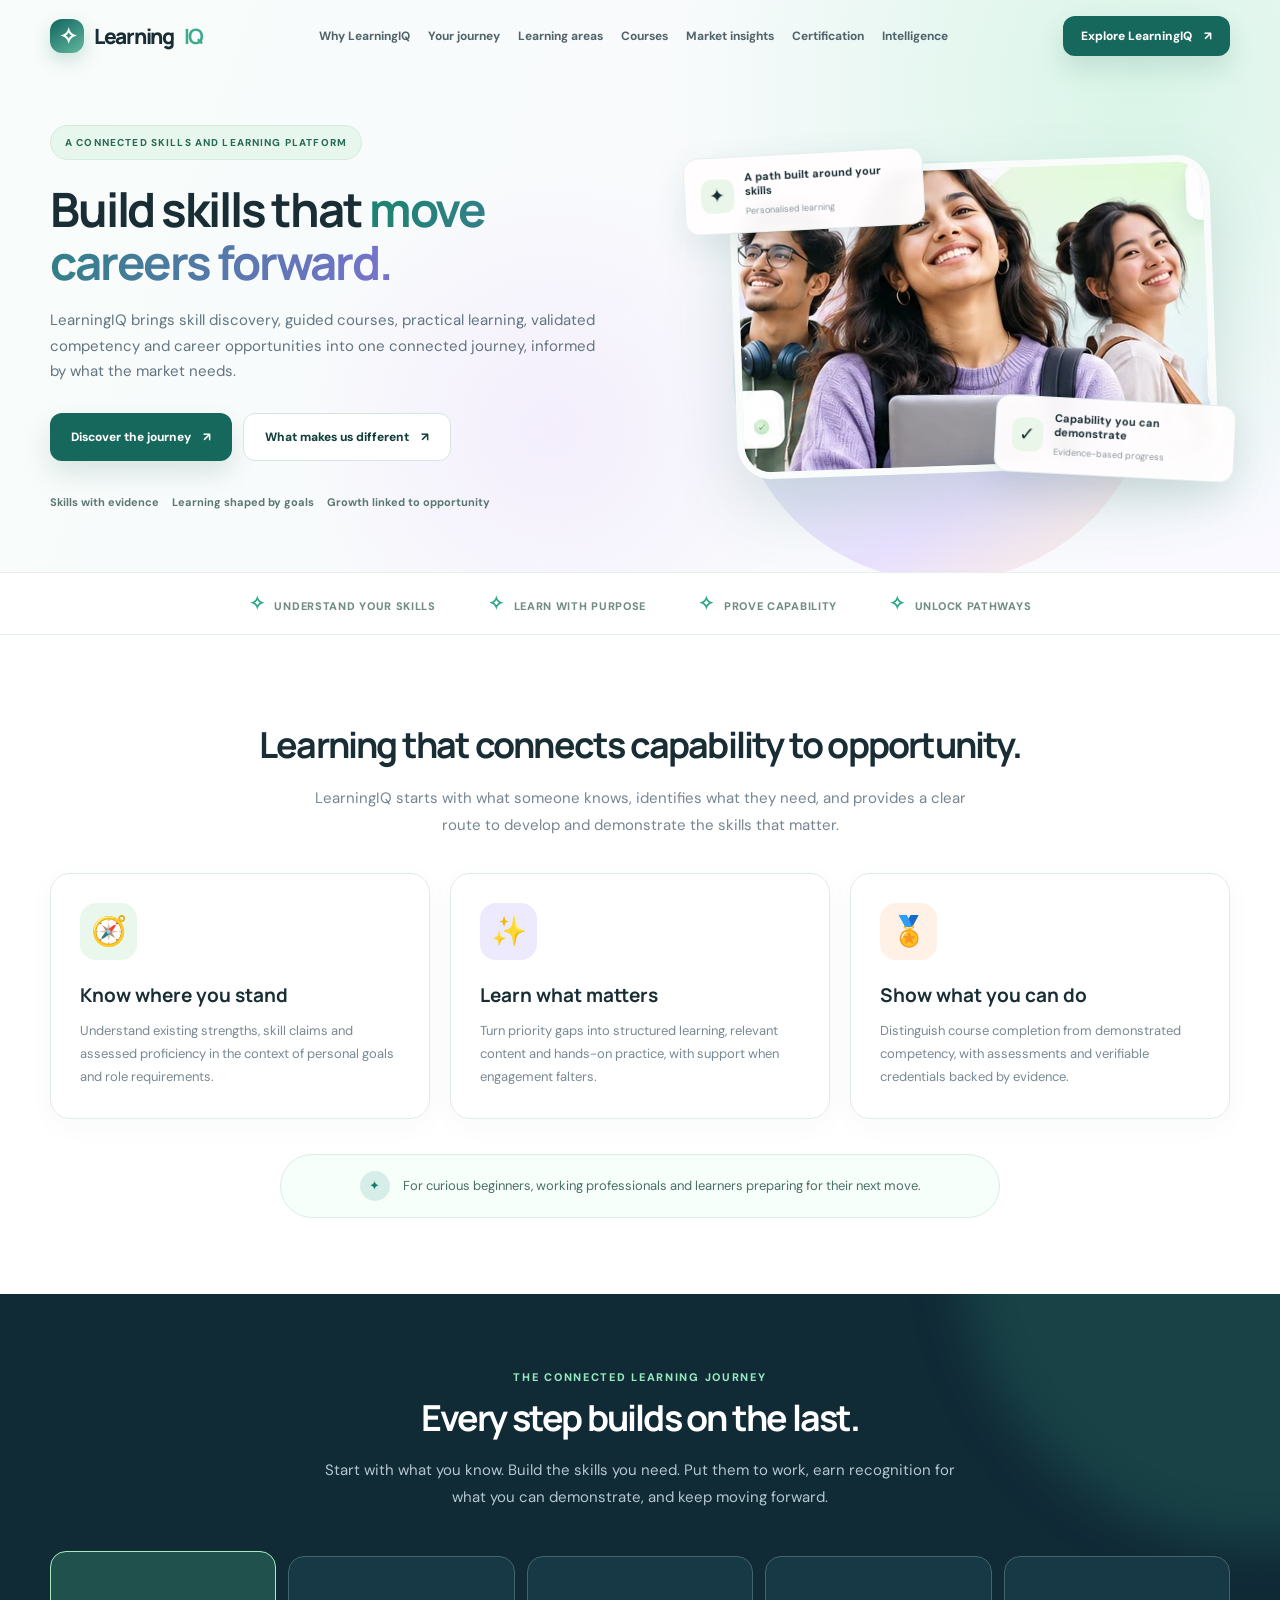
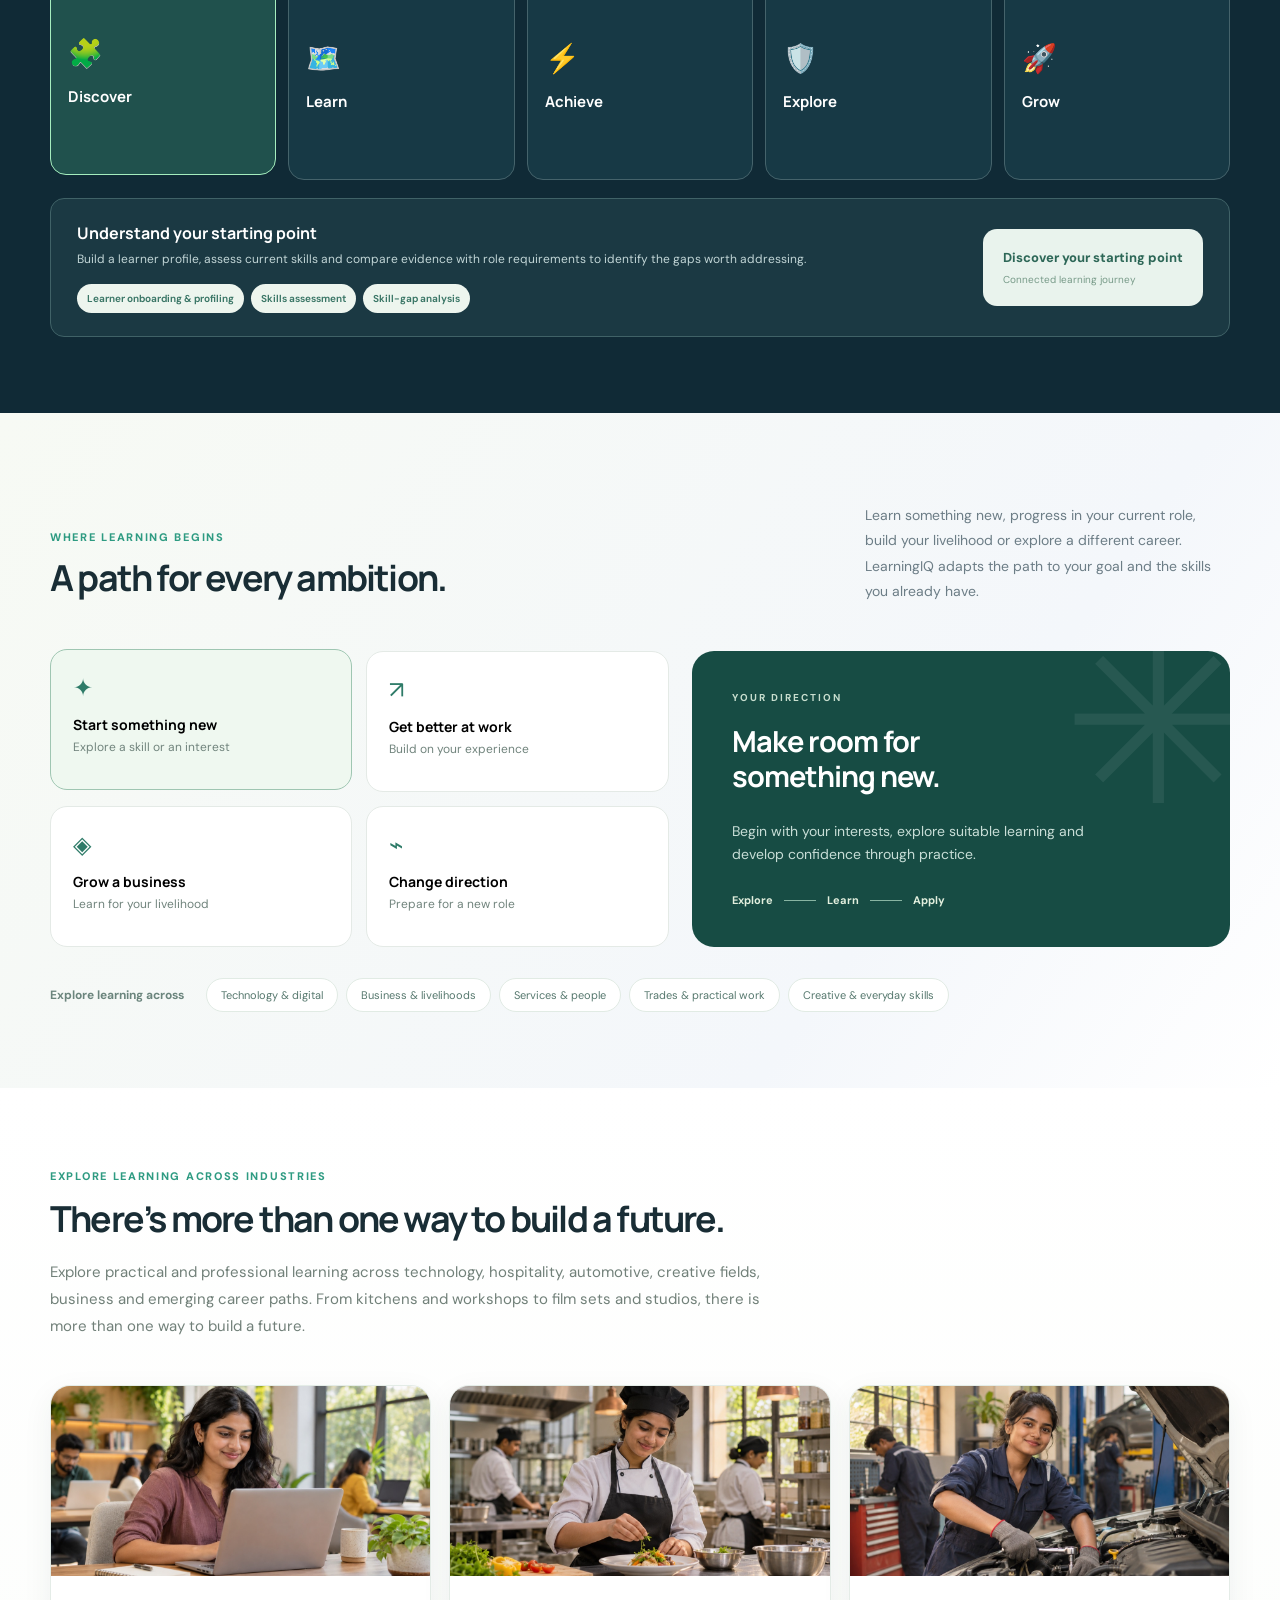
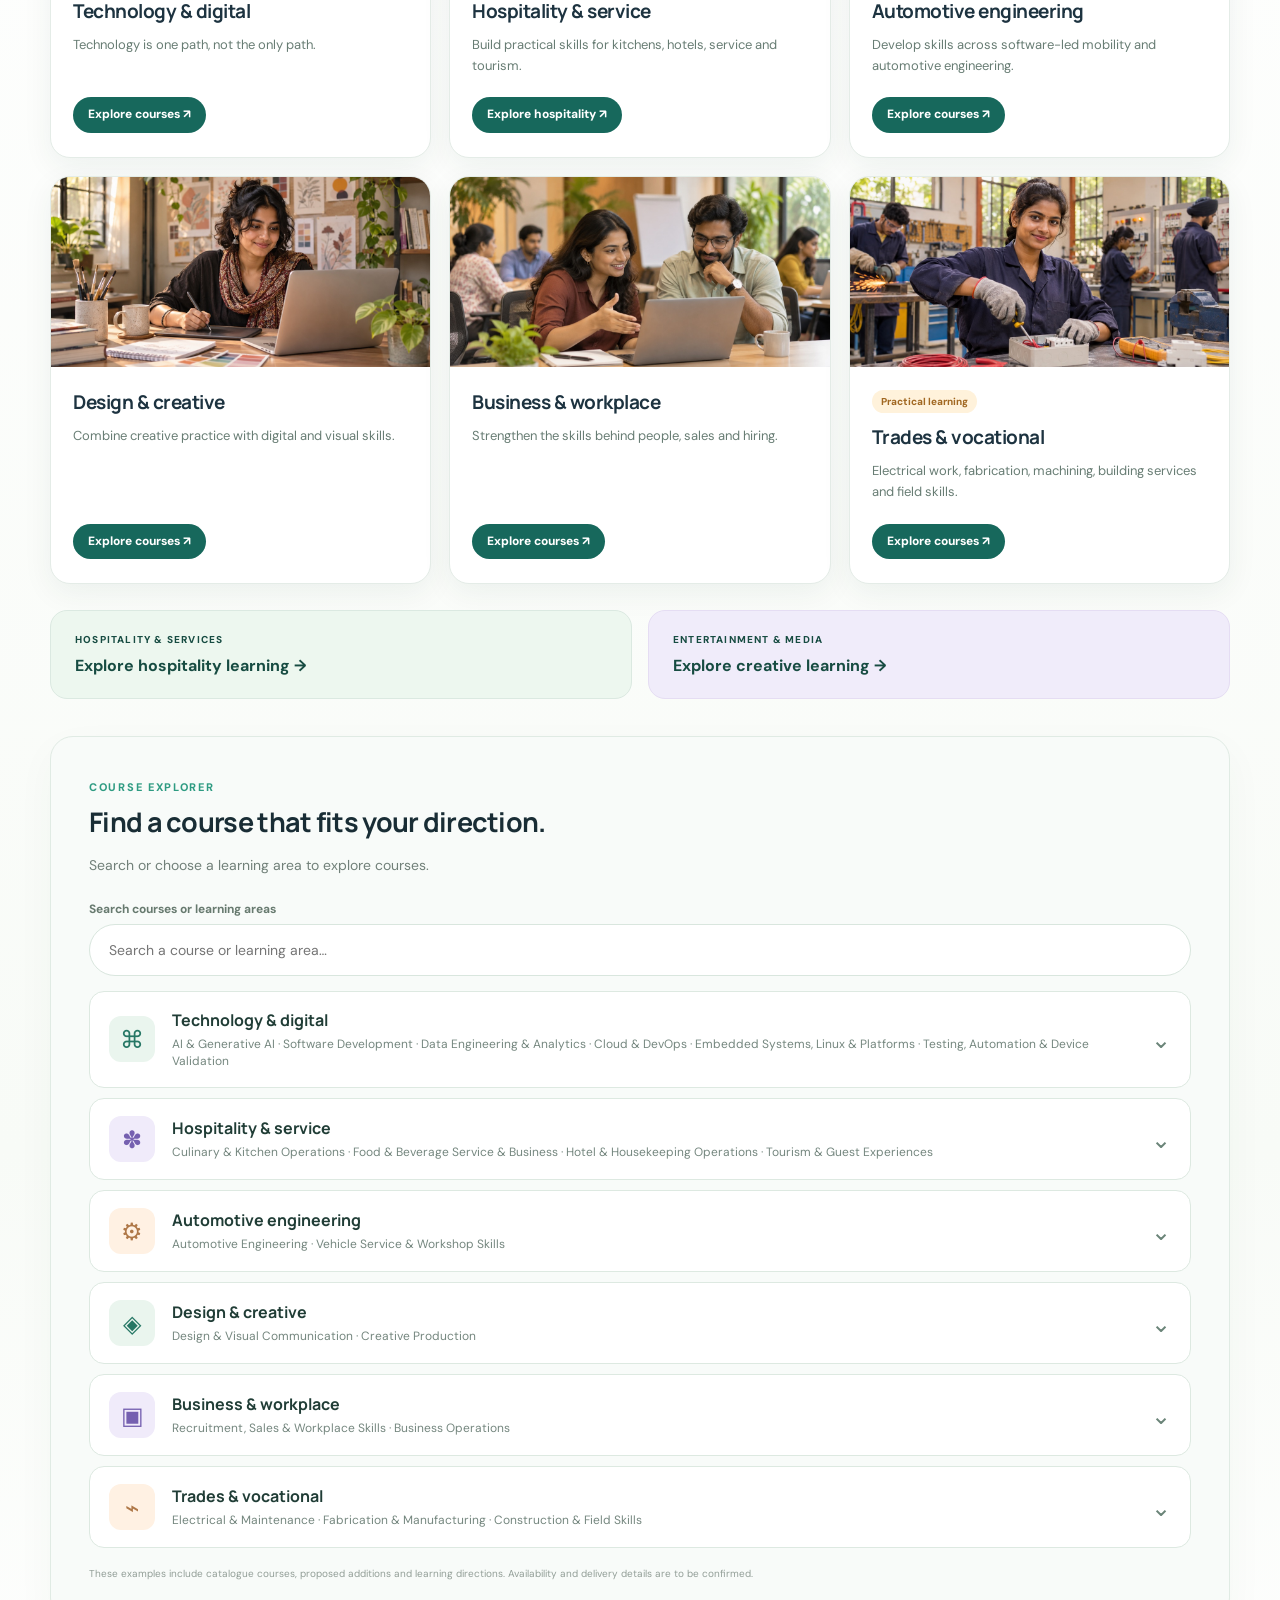
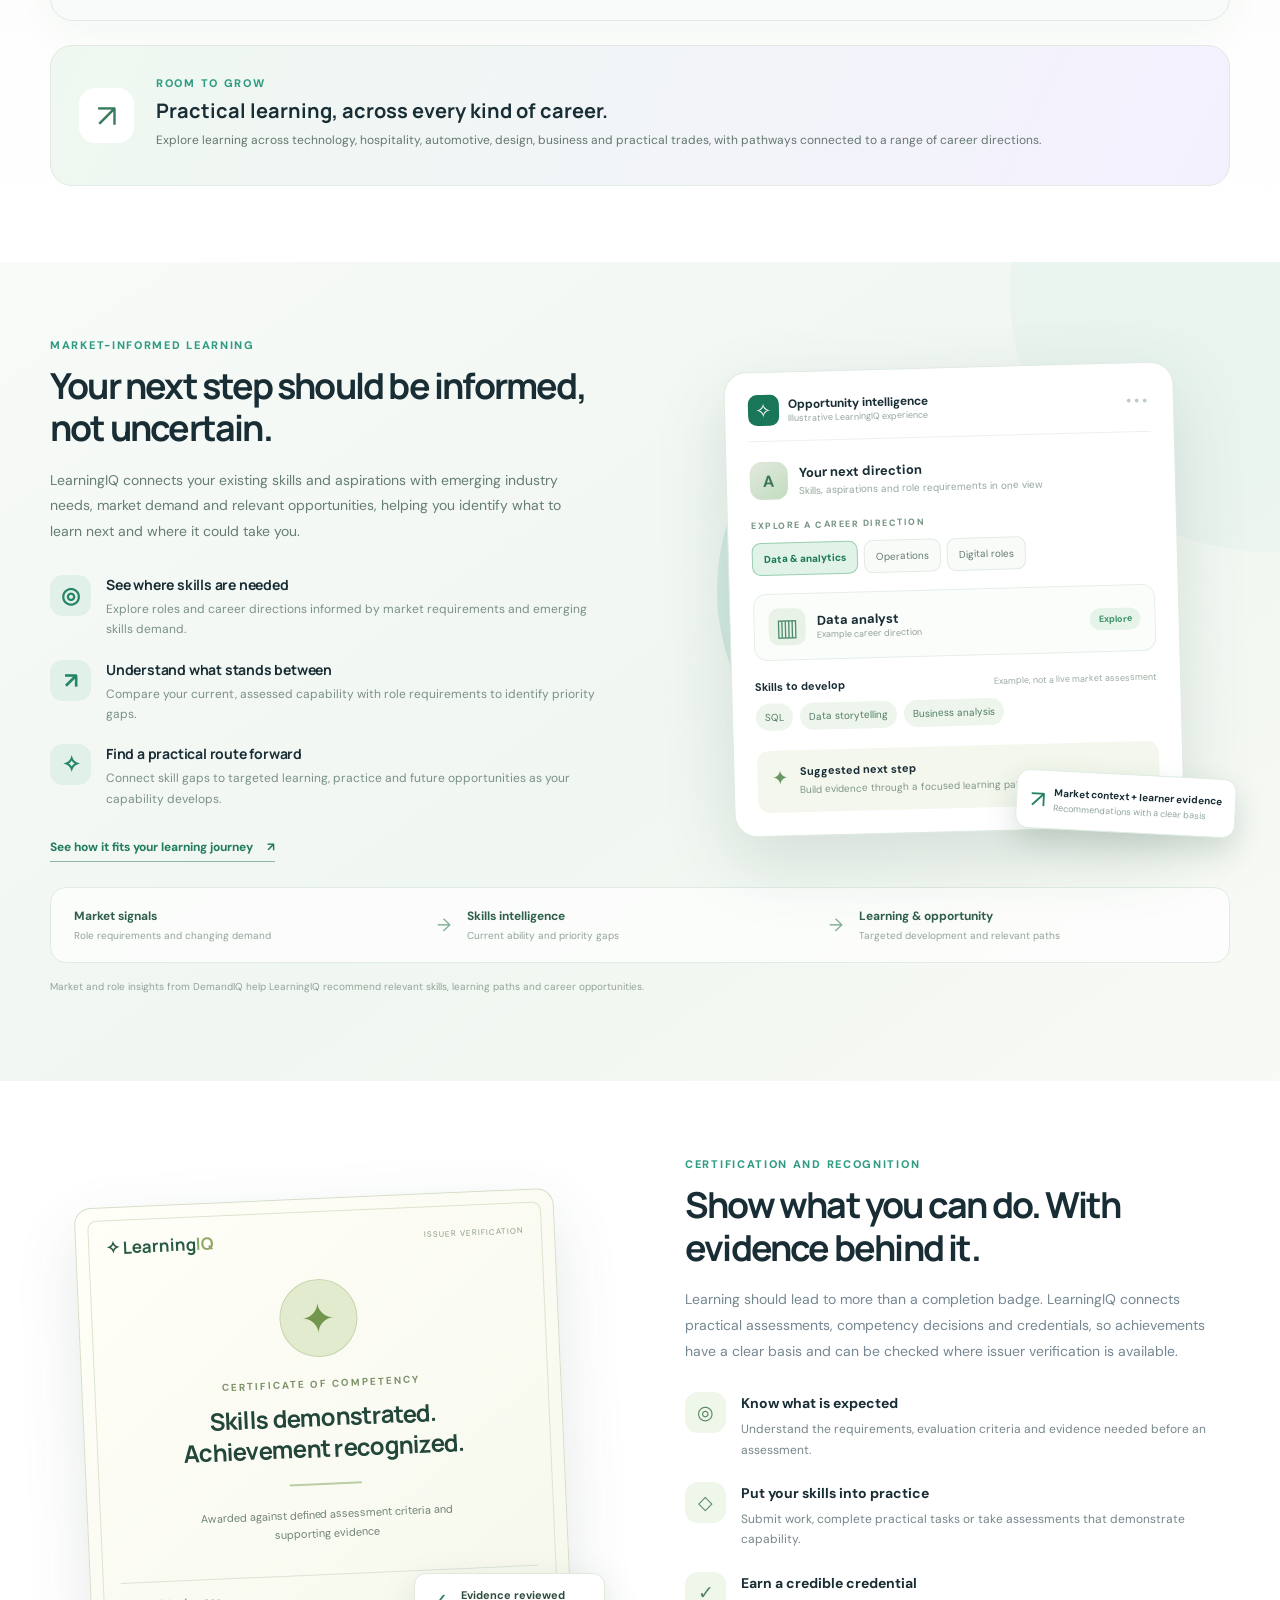
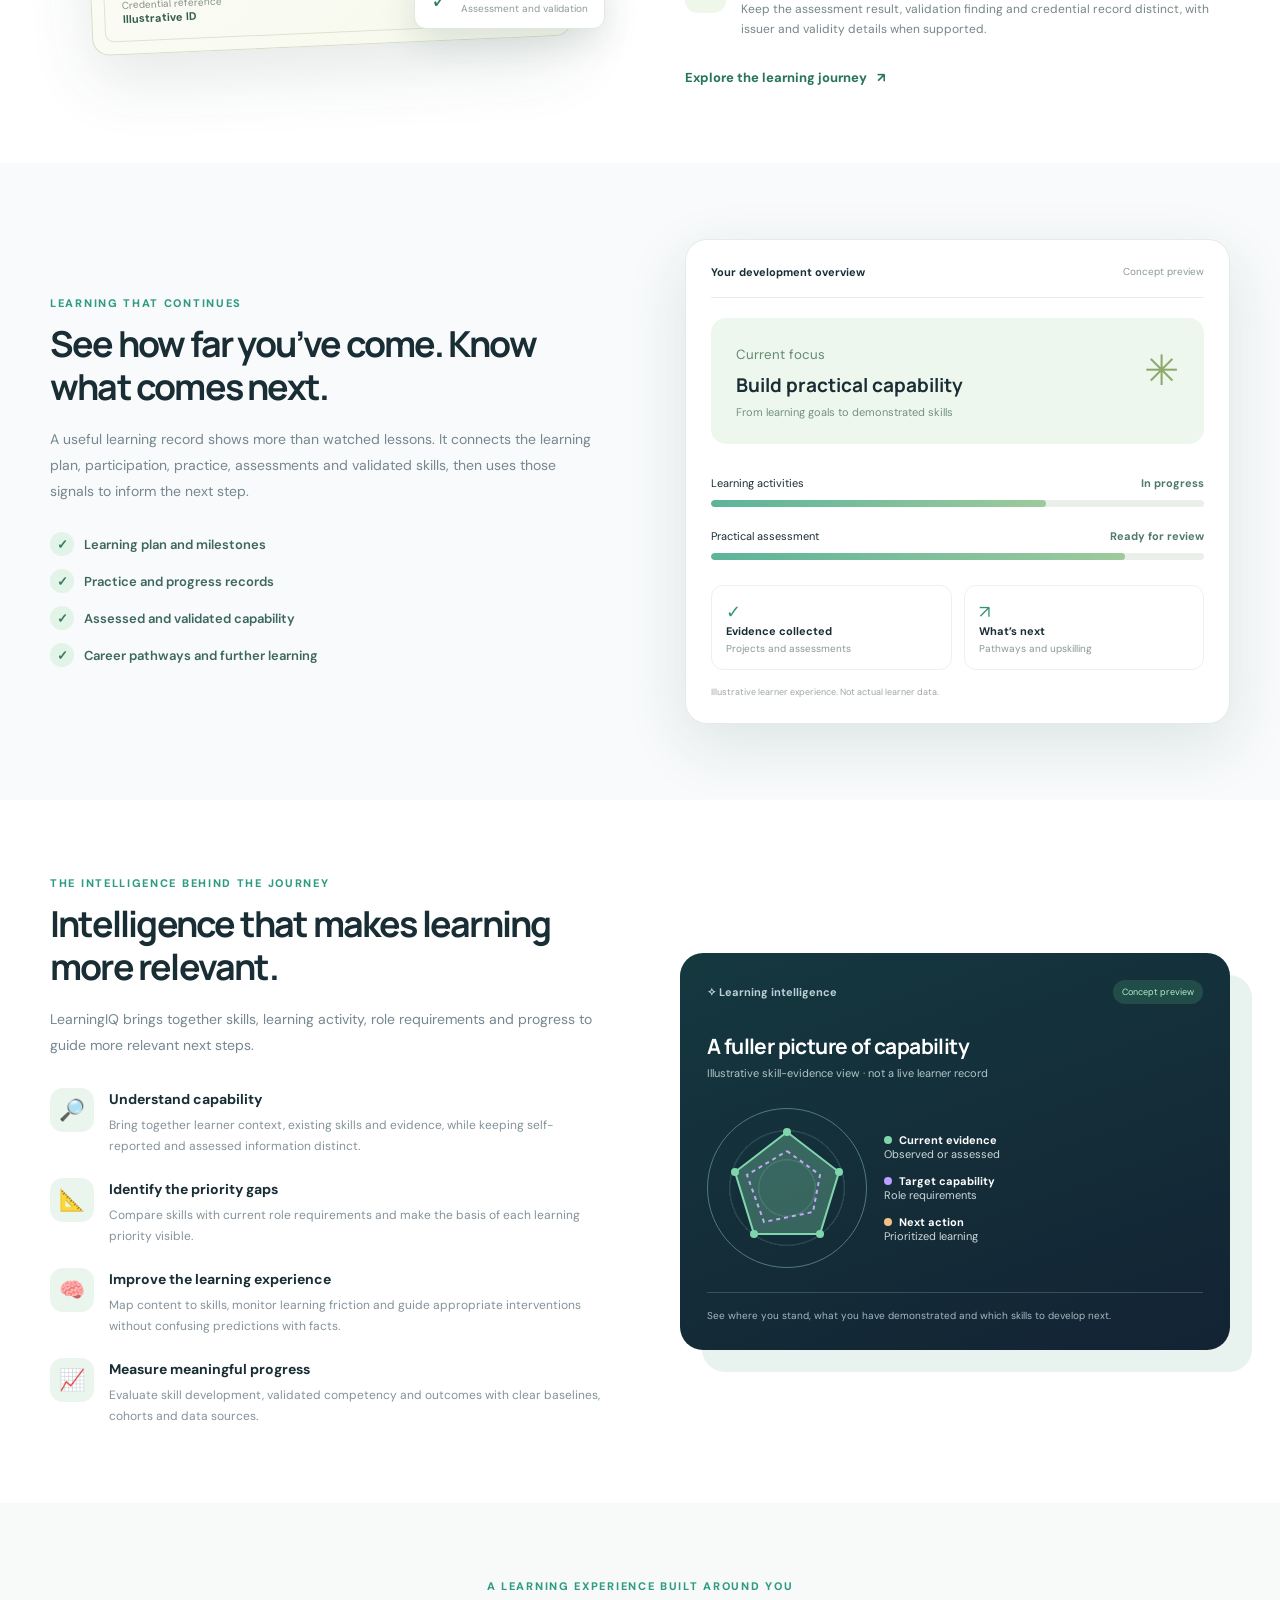
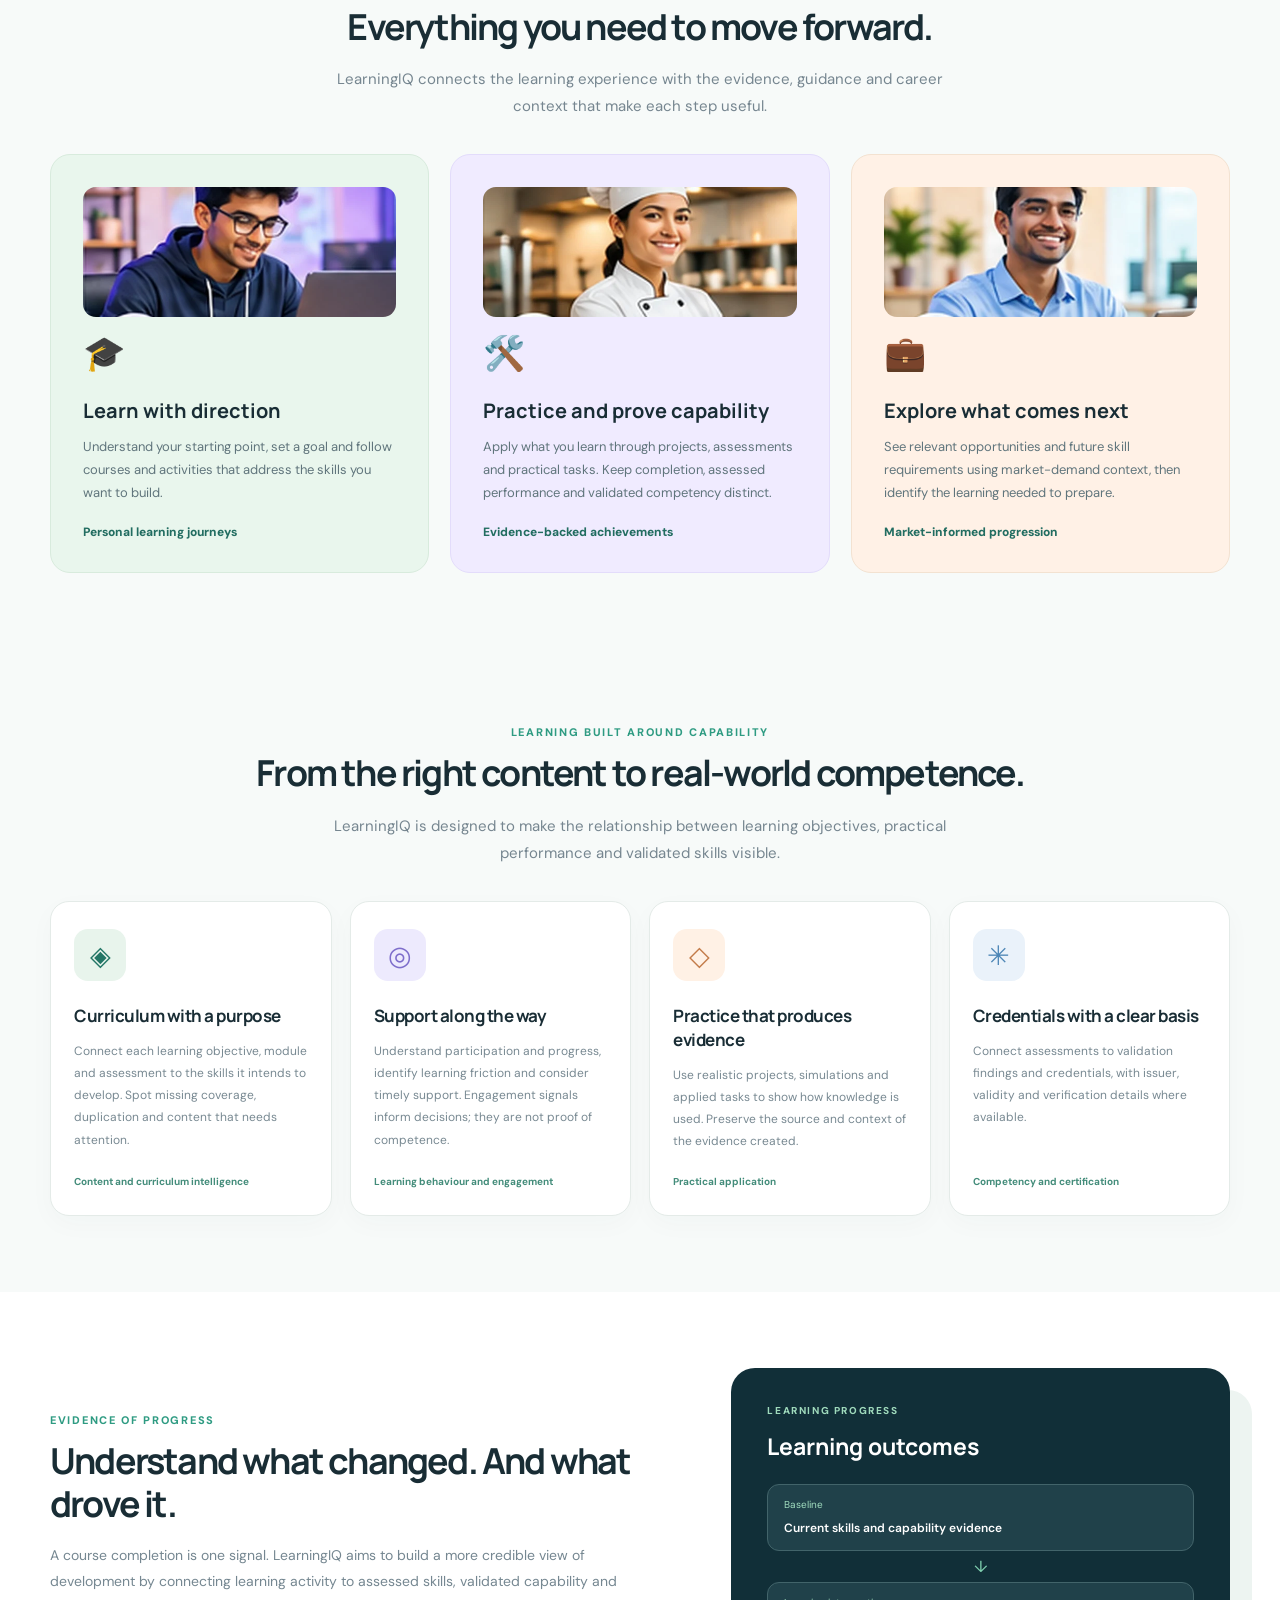
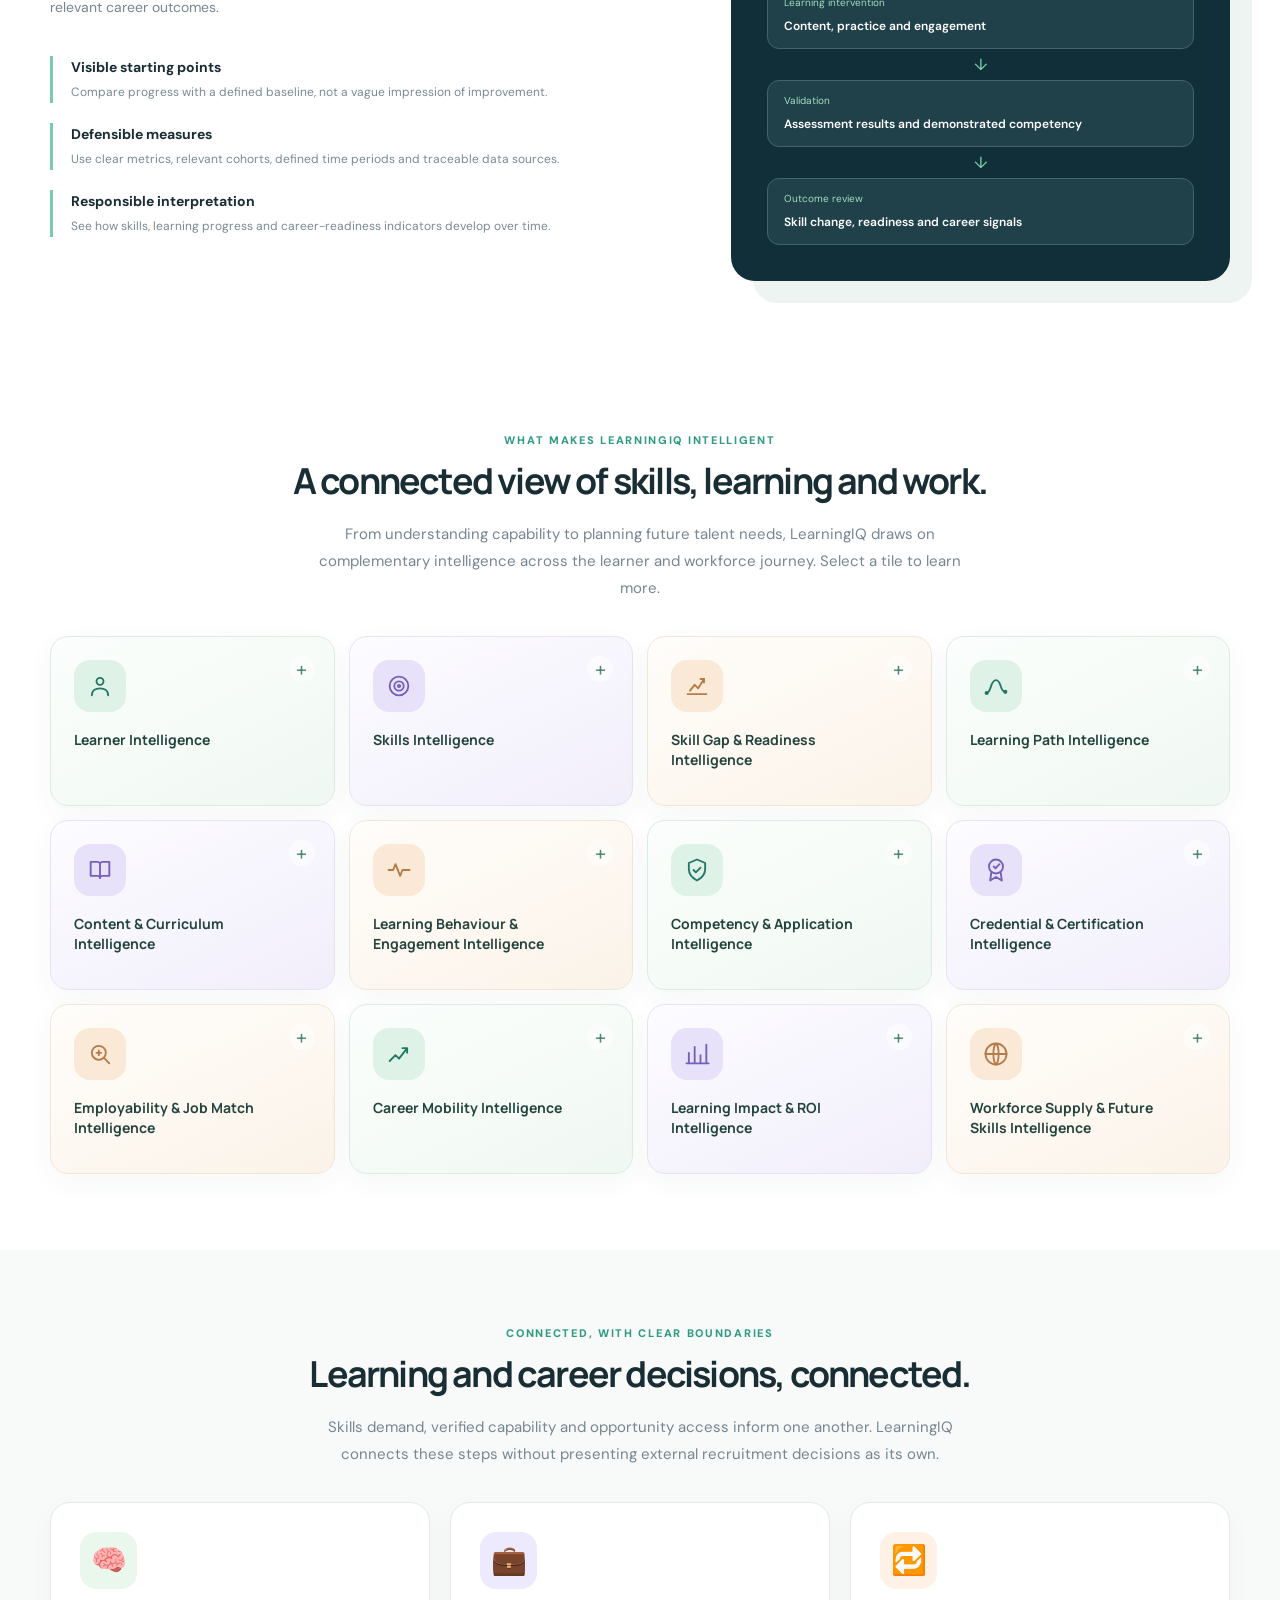
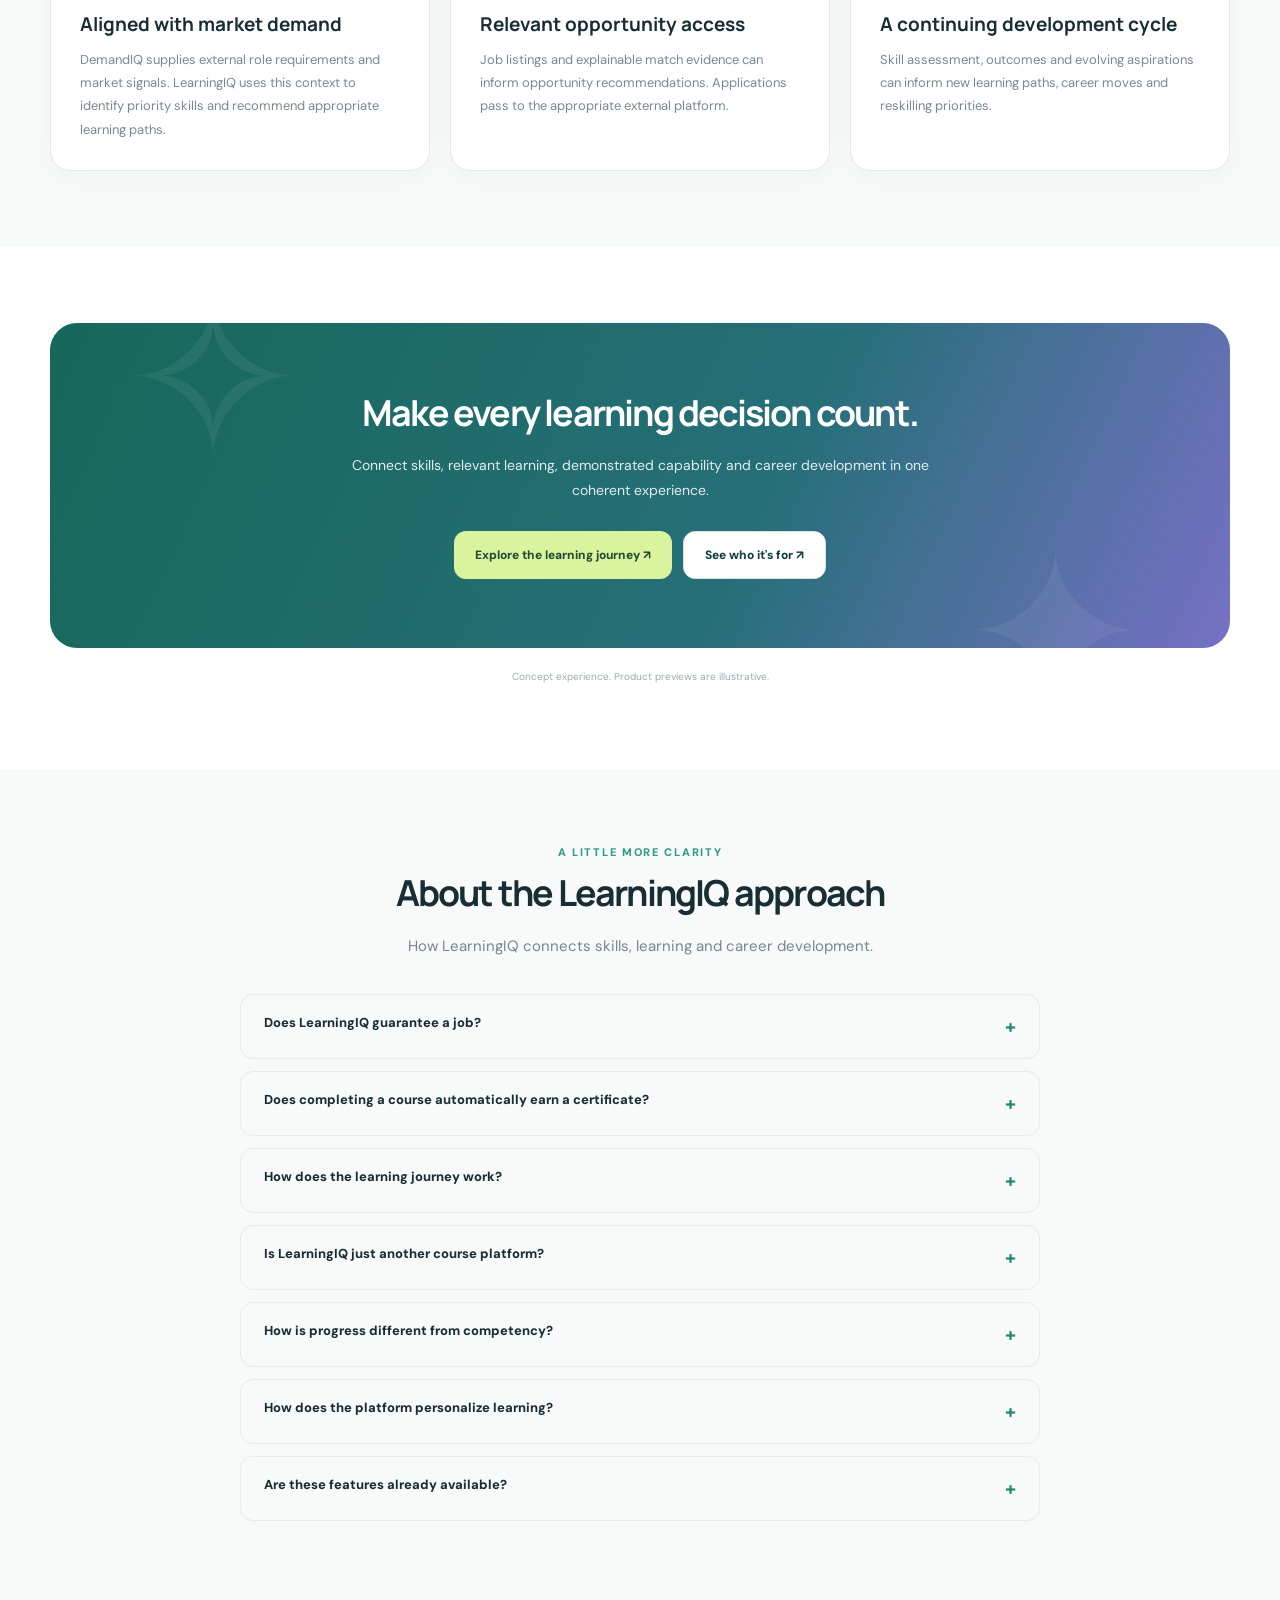
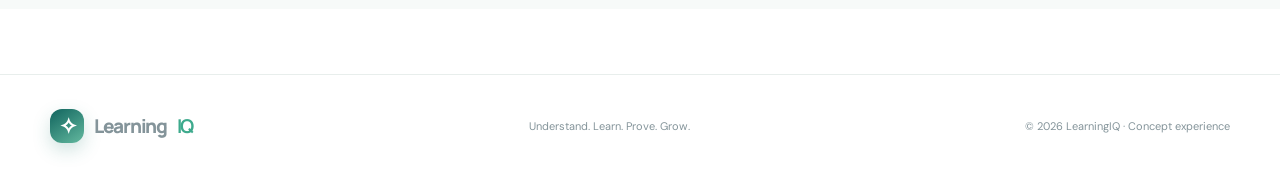
==== commit 3b5c80b2: "Simplify course explorer and refine learning cards" ====
--- a/index.html
+++ b/index.html
@@ -93,12 +93,18 @@
 .intel-icon{width:52px;height:52px;border-radius:16px;display:grid;place-items:center;background:#dff2e8;color:#237766;margin-bottom:18px}.intel-tile:nth-child(3n+2) .intel-icon{background:#e7e1f9;color:#7560b9}.intel-tile:nth-child(3n) .intel-icon{background:#fae9d6;color:#b77b48}.intel-icon svg{width:28px;height:28px}.intel-title{font:700 14px/1.4 Manrope,sans-serif;max-width:90%;color:#24443e}.intel-toggle{position:absolute;right:19px;top:19px;width:26px;height:26px;display:grid;place-items:center;border-radius:50%;font-size:20px;line-height:1;color:#4b8573;background:#fff9;transition:transform .25s}.intel-tile[open] .intel-toggle{transform:rotate(45deg)}
 .intel-reveal{padding:0 23px 22px;animation:intel-in .3s ease both}.intel-reveal p{margin:0;color:#5b716b;font-size:13px;line-height:1.65}@keyframes intel-in{from{opacity:0;transform:translateY(-8px)}to{opacity:1;transform:translateY(0)}}
 @media(max-width:990px){#domains .intel-grid{grid-template-columns:repeat(3,minmax(0,1fr))}}@media(max-width:650px){#domains .intel-grid{grid-template-columns:repeat(2,minmax(0,1fr));gap:10px}.intel-tile summary{padding:18px;min-height:155px}.intel-reveal{padding:0 18px 18px}.intel-title{font-size:13px}.intel-icon{width:46px;height:46px}.intel-toggle{right:13px;top:13px}}@media(prefers-reduced-motion:reduce){.intel-tile,.intel-toggle{transition:none}.intel-tile:hover,.intel-tile[open]{transform:none}.intel-reveal{animation:none}}
+</style><style>
+/* Image-led learning cards and a simpler course explorer */
+.course-family-grid{gap:18px}.course-family-card{border-radius:20px;background:#fff;box-shadow:0 9px 30px #173d3010}.course-family-card img{height:190px;object-fit:cover}.family-card-body{padding:23px 22px 24px}.course-family-card h3{font-size:19px;line-height:1.3;letter-spacing:-.5px;margin:0 0 10px}.course-family-card p{font-size:13px;line-height:1.65;color:#687d74}.family-explore{display:inline-flex;align-items:center;align-self:flex-start;padding:10px 15px!important;margin-top:4px;border:0;border-radius:100px;background:#17685c;color:#fff;font-size:12px;line-height:1.3;text-decoration:none}.family-explore:hover{background:#12574c;text-decoration:none}.course-family-card .family-count{margin-bottom:12px}.course-family-card:hover{transform:translateY(-3px)}
+.course-explorer{background:#f8fbf9;border:1px solid #e0ebe4;padding:38px;border-radius:23px}.explorer-header h3{font-size:27px}.explorer-header p{font-size:14px;line-height:1.6}.course-search-label{display:block;max-width:none;margin:24px 0 15px;font-size:12px}.course-search-label input{background:#fff;border-radius:100px;padding:16px 19px;font-size:14px}.course-result-meta:empty{display:none}.course-accordion{display:grid;gap:10px}.course-row{border:1px solid #dde9e1;background:#fff;border-radius:15px;overflow:hidden}.course-row[open]{border-color:#a9cfba;box-shadow:0 10px 25px #234a3e0b}.course-row summary{display:flex;gap:17px;align-items:center;padding:17px 19px;cursor:pointer;list-style:none}.course-row summary::-webkit-details-marker{display:none}.course-row summary:focus-visible{outline:3px solid #65b496;outline-offset:-4px;border-radius:14px}.course-row-icon{display:grid;place-items:center;width:46px;height:46px;flex:none;border-radius:12px;background:#eaf5ee;color:#267765;font-size:24px}.course-row:nth-child(3n+2) .course-row-icon{background:#f0ebfa;color:#7560b0}.course-row:nth-child(3n) .course-row-icon{background:#fff1e3;color:#af7848}.course-row-heading{display:grid;gap:5px;min-width:0;flex:1}.course-row-heading strong{font:700 16px Manrope,sans-serif;color:#203d36}.course-row-heading small{font-size:12px;line-height:1.45;color:#75877f}.course-row-chevron{color:#6a8478;font-size:24px;transition:transform .2s}.course-row[open] .course-row-chevron{transform:rotate(180deg)}.course-row-content{padding:0 19px 20px 82px;animation:courseReveal .22s ease}.course-row-list{display:grid;grid-template-columns:repeat(2,minmax(0,1fr));gap:8px}.course-row-item{display:flex;justify-content:space-between;align-items:center;gap:12px;background:#f6faf7;border-radius:10px;padding:12px 13px;font-size:13px;color:#29483d}.course-row-item small{font-size:10px;white-space:nowrap;color:#58806a}.course-row-item small.concept{color:#997293}.course-row-link{display:inline-block;font-size:12px;font-weight:800;color:#17685c;margin-top:16px}.course-disclaimer{line-height:1.6}.course-result-meta{margin:0 0 12px;color:#657a6f}@keyframes courseReveal{from{opacity:0;transform:translateY(-5px)}to{opacity:1;transform:translateY(0)}}
+@media(max-width:650px){.course-family-card img{height:145px}.family-card-body{padding:16px}.course-family-card h3{font-size:15px}.course-family-card p{font-size:12px}.family-explore{font-size:11px;padding:9px 12px!important}.course-explorer{padding:22px 17px}.explorer-header h3{font-size:23px}.course-row summary{padding:15px 13px;gap:12px}.course-row-icon{width:40px;height:40px}.course-row-heading strong{font-size:14px}.course-row-heading small{font-size:11px}.course-row-content{padding:0 13px 16px}.course-row-list{grid-template-columns:1fr}.course-row-item{font-size:12px}}
+@media(prefers-reduced-motion:reduce){.course-row-content{animation:none}.course-row-chevron{transition:none}}
 </style></head><body><header class="hero" id="top"><div class="wrap"><nav class="nav"><a class="brand" href="#top"><span class="brand-mark">✧</span>Learning<b>IQ</b></a><div class="navlinks" id="menu"><a href="#why">Why LearningIQ</a><a href="#journey">Your journey</a><a href="#directions">Learning areas</a><a href="#courses">Courses</a><a href="#market-opportunities">Market insights</a><a href="#certification">Certification</a><a href="#intelligence">Intelligence</a></div><a class="btn small" href="#start">Explore LearningIQ <span>↗</span></a><button aria-expanded="false" aria-label="Toggle menu" class="mobile-toggle" onclick="let m=document.getElementById('menu');m.classList.toggle('open');this.setAttribute('aria-expanded',m.classList.contains('open'))">☰</button></nav><div class="hero-inner"><div><div class="eyebrow">A connected skills and learning platform</div><h1>Build skills that <span class="gradient">move careers forward.</span></h1><p class="lead">LearningIQ brings skill discovery, guided courses, practical learning, validated competency and career opportunities into one connected journey, informed by what the market needs.</p><div class="buttons"><a class="btn" href="#journey">Discover the journey <span>↗</span></a><a class="btn alt" href="#why">What makes us different <span>↗</span></a></div><div class="hero-tags"><span>Skills with evidence</span><span>Learning shaped by goals</span><span>Growth linked to opportunity</span></div></div><div aria-label="Illustrative portraits of learners representing the LearningIQ learning journey" class="hero-art"><div class="art-blob"></div><div class="art-blob two"></div><div class="learner-photo"><img alt="Illustration of three learners with study materials" loading="eager" src="[data-uri]"/></div><div class="float one human-float"><span class="float-icon">✦</span><span><strong>A path built around your skills</strong><small>Personalised learning</small></span></div><div class="float two human-float"><span class="float-icon">✓</span><span><strong>Capability you can demonstrate</strong><small>Evidence-based progress</small></span></div></div></div></div></header>
 <div class="ribbon"><div class="wrap"><span>Understand your skills</span><span>Learn with purpose</span><span>Prove capability</span><span>Unlock pathways</span></div></div>
 <main><section class="section" id="why"><div class="wrap"><div class="center"><div class="kicker"></div><h2>Learning that connects capability to opportunity.</h2><p class="sub">LearningIQ starts with what someone knows, identifies what they need, and provides a clear route to develop and demonstrate the skills that matter.</p></div><div class="three"><article class="value-card"><div class="value-icon">🧭</div><h3>Know where you stand</h3><p>Understand existing strengths, skill claims and assessed proficiency in the context of personal goals and role requirements.</p></article><article class="value-card"><div class="value-icon">✨</div><h3>Learn what matters</h3><p>Turn priority gaps into structured learning, relevant content and hands-on practice, with support when engagement falters.</p></article><article class="value-card"><div class="value-icon">🏅</div><h3>Show what you can do</h3><p>Distinguish course completion from demonstrated competency, with assessments and verifiable credentials backed by evidence.</p></article></div><div class="people-note"><span class="people-note-icon">✦</span><span>For curious beginners, working professionals and learners preparing for their next move.</span></div></div></section>
 <section class="section journey" id="journey"><div class="wrap"><div class="center"><div class="kicker">The connected learning journey</div><h2>Every step builds on the last.</h2><p class="sub">Start with what you know. Build the skills you need. Put them to work, earn recognition for what you can demonstrate, and keep moving forward.</p></div><div aria-label="Explore five connected stages" class="stage-grid" role="group"><button class="stage active" data-stage="0"><div class="stage-icon">🧩</div><h3>Discover</h3></button><button class="stage" data-stage="1"><div class="stage-icon">🗺️</div><h3>Learn</h3></button><button class="stage" data-stage="2"><div class="stage-icon">⚡</div><h3>Achieve</h3></button><button class="stage" data-stage="3"><div class="stage-icon">🛡️</div><h3>Explore</h3></button><button class="stage" data-stage="4"><div class="stage-icon">🚀</div><h3>Grow</h3></button></div><div aria-live="polite" class="stage-detail" id="stage-detail"><div class="stage-detail-copy"><strong>Start with a clearer picture of you.</strong><p>Build a learner profile, assess existing skills and identify gaps against relevant role requirements.</p><div class="phase-chips"><span>Learner profile</span><span>Skills assessment</span><span>Skill-gap analysis</span></div></div><div class="stage-side-mark">Discover your starting point<span>LearningIQ journey preview</span></div></div></div></section><section class="section directions-section" id="directions"><div class="wrap"><div class="split-head"><div><div class="kicker">Where learning begins</div><h2>A path for every ambition.</h2></div><p>Learn something new, progress in your current role, build your livelihood or explore a different career. LearningIQ adapts the path to your goal and the skills you already have.</p></div><div class="ambition-layout"><div aria-label="Choose a learning goal" class="ambition-grid" role="group"><button class="ambition active" data-goal="0"><span class="amb-icon">✦</span><strong>Start something new</strong><small>Explore a skill or an interest</small></button><button class="ambition" data-goal="1"><span class="amb-icon">↗</span><strong>Get better at work</strong><small>Build on your experience</small></button><button class="ambition" data-goal="2"><span class="amb-icon">◈</span><strong>Grow a business</strong><small>Learn for your livelihood</small></button><button class="ambition" data-goal="3"><span class="amb-icon">⌁</span><strong>Change direction</strong><small>Prepare for a new role</small></button></div><div aria-live="polite" class="ambition-preview"><span class="preview-kicker">YOUR DIRECTION</span><h3 id="goal-title">Make room for something new.</h3><p id="goal-desc">Begin with your interests, explore suitable learning and develop confidence through practice.</p><div class="preview-path"><span>Explore</span><i></i><span>Learn</span><i></i><span>Apply</span></div></div></div><div class="field-bar"><span>Explore learning across</span><div class="field-tags"><span>Technology &amp; digital</span><span>Business &amp; livelihoods</span><span>Services &amp; people</span><span>Trades &amp; practical work</span><span>Creative &amp; everyday skills</span></div></div></div></section><section class="section course-universe" id="courses"><div class="wrap">
 <div class="course-head"><div><span class="kicker">Explore learning across industries</span><h2>There’s more than one way to build a future.</h2><p class="course-intro">Explore practical and professional learning across technology, hospitality, automotive, creative fields, business and emerging career paths. From kitchens and workshops to film sets and studios, there is more than one way to build a future.</p></div></div>
-<div class="course-family-grid"><article class="course-family-card tone-blue"><img alt="Learner using a laptop" decoding="async" loading="lazy" src="assets/learning-technology.jpg"/><div class="family-card-body"><h3>Technology &amp; digital</h3><p>Technology is one path, not the only path.</p><button class="family-explore" data-family="0" type="button">Explore courses  ↗</button></div></article><article class="course-family-card tone-teal"><img alt="Hospitality trainee preparing a dish" decoding="async" loading="lazy" src="assets/learning-hospitality.jpg"/><div class="family-card-body"><h3>Hospitality &amp; service</h3><p>Build practical skills for kitchens, hotels, service and tourism.</p><a class="family-explore" href="hospitality.html">Explore hospitality ↗</a></div></article><article class="course-family-card tone-amber"><img alt="Automotive trainee working on a vehicle" decoding="async" loading="lazy" src="assets/learning-automotive.jpg"/><div class="family-card-body"><h3>Automotive engineering</h3><p>Develop skills across software-led mobility and automotive engineering.</p><button class="family-explore" data-family="2" type="button">Explore courses  ↗</button></div></article><article class="course-family-card tone-pink"><img alt="Design learner working with a drawing tablet" decoding="async" loading="lazy" src="assets/learning-design.jpg"/><div class="family-card-body"><h3>Design &amp; creative</h3><p>Combine creative practice with digital and visual skills.</p><button class="family-explore" data-family="3" type="button">Explore courses  ↗</button></div></article><article class="course-family-card tone-purple"><img alt="Business learners working together" decoding="async" loading="lazy" src="assets/learning-business.jpg"/><div class="family-card-body"><h3>Business &amp; workplace</h3><p>Strengthen the skills behind people, sales and hiring.</p><button class="family-explore" data-family="4" type="button">Explore courses  ↗</button></div></article><article class="course-family-card tone-amber"><img alt="Trainee practising practical trade skills in a workshop" decoding="async" loading="lazy" src="assets/learning-trades.jpg"/><div class="family-card-body"><span class="family-count">Practical learning</span><h3>Trades &amp; vocational</h3><p>Electrical work, fabrication, machining, building services and field skills.</p><button class="family-explore" data-family="5" type="button">Explore courses ↗</button></div></article></div><div class="industry-links"><a href="hospitality.html"><span>HOSPITALITY &amp; SERVICES</span><strong>Explore hospitality learning →</strong></a><a href="entertainment.html"><span>ENTERTAINMENT &amp; MEDIA</span><strong>Explore creative learning →</strong></a></div><div class="course-explorer"><div class="explorer-header"><div><span class="kicker">Course explorer</span><h3>Find a course that fits your direction.</h3><p>Explore course examples and learning directions across industries.</p></div><label class="course-search-label"><span>Search courses</span><input autocomplete="off" id="course-search" placeholder="Try Python, chef, testing, service…" type="search"/></label></div><div class="course-filters" id="course-filters"></div><p aria-live="polite" class="course-result-meta" id="course-result-meta"></p><div class="course-results" id="course-results"></div><p class="course-disclaimer">This is a selection from the supplied catalogue, not a live enrolment list. Course availability and delivery details can be confirmed as the platform develops.</p></div>
+<div class="course-family-grid"><article class="course-family-card tone-blue"><img alt="Learner using a laptop" decoding="async" loading="lazy" src="assets/learning-technology.jpg"/><div class="family-card-body"><h3>Technology &amp; digital</h3><p>Technology is one path, not the only path.</p><button class="family-explore" data-family="0" type="button">Explore courses  ↗</button></div></article><article class="course-family-card tone-teal"><img alt="Hospitality trainee preparing a dish" decoding="async" loading="lazy" src="assets/learning-hospitality.jpg"/><div class="family-card-body"><h3>Hospitality &amp; service</h3><p>Build practical skills for kitchens, hotels, service and tourism.</p><a class="family-explore" href="hospitality.html">Explore hospitality ↗</a></div></article><article class="course-family-card tone-amber"><img alt="Automotive trainee working on a vehicle" decoding="async" loading="lazy" src="assets/learning-automotive.jpg"/><div class="family-card-body"><h3>Automotive engineering</h3><p>Develop skills across software-led mobility and automotive engineering.</p><button class="family-explore" data-family="2" type="button">Explore courses  ↗</button></div></article><article class="course-family-card tone-pink"><img alt="Design learner working with a drawing tablet" decoding="async" loading="lazy" src="assets/learning-design.jpg"/><div class="family-card-body"><h3>Design &amp; creative</h3><p>Combine creative practice with digital and visual skills.</p><button class="family-explore" data-family="3" type="button">Explore courses  ↗</button></div></article><article class="course-family-card tone-purple"><img alt="Business learners working together" decoding="async" loading="lazy" src="assets/learning-business.jpg"/><div class="family-card-body"><h3>Business &amp; workplace</h3><p>Strengthen the skills behind people, sales and hiring.</p><button class="family-explore" data-family="4" type="button">Explore courses  ↗</button></div></article><article class="course-family-card tone-amber"><img alt="Trainee practising practical trade skills in a workshop" decoding="async" loading="lazy" src="assets/learning-trades.jpg"/><div class="family-card-body"><span class="family-count">Practical learning</span><h3>Trades &amp; vocational</h3><p>Electrical work, fabrication, machining, building services and field skills.</p><button class="family-explore" data-family="5" type="button">Explore courses ↗</button></div></article></div><div class="industry-links"><a href="hospitality.html"><span>HOSPITALITY &amp; SERVICES</span><strong>Explore hospitality learning →</strong></a><a href="entertainment.html"><span>ENTERTAINMENT &amp; MEDIA</span><strong>Explore creative learning →</strong></a></div><div class="course-explorer" id="explore-courses"><div class="explorer-header"><div><span class="kicker">Course explorer</span><h3>Find a course that fits your direction.</h3><p>Search or choose a learning area to explore courses.</p></div></div><label class="course-search-label"><span>Search courses or learning areas</span><input autocomplete="off" id="course-search" placeholder="Search a course or learning area…" type="search"/></label><p class="course-result-meta" id="course-result-meta" aria-live="polite"></p><div id="course-results" class="course-accordion"></div><p class="course-disclaimer">These examples include catalogue courses, proposed additions and learning directions. Availability and delivery details are to be confirmed.</p></div>
 <div class="course-growth"><div class="growth-symbol">↗</div><div><span class="kicker">Room to grow</span><h3>Practical learning, across every kind of career.</h3><p>Explore learning across technology, hospitality, automotive, design, business and practical trades, with pathways connected to a range of career directions.</p></div></div>
 </div></section><section class="section demand-section" id="market-opportunities"><div class="wrap"><div class="demand-layout"><div class="demand-copy"><div class="kicker">Market-informed learning</div><h2>Your next step should be informed, not uncertain.</h2><p class="demand-intro">LearningIQ connects your existing skills and aspirations with emerging industry needs, market demand and relevant opportunities, helping you identify what to learn next and where it could take you.</p><div class="demand-benefits"><div class="demand-benefit"><span class="demand-benefit-icon">◎</span><div><h3>See where skills are needed</h3><p>Explore roles and career directions informed by market requirements and emerging skills demand.</p></div></div><div class="demand-benefit"><span class="demand-benefit-icon">↗</span><div><h3>Understand what stands between</h3><p>Compare your current, assessed capability with role requirements to identify priority gaps.</p></div></div><div class="demand-benefit"><span class="demand-benefit-icon">✧</span><div><h3>Find a practical route forward</h3><p>Connect skill gaps to targeted learning, practice and future opportunities as your capability develops.</p></div></div></div><a class="demand-link" href="#journey">See how it fits your learning journey <span aria-hidden="true">↗</span></a></div><div aria-label="Illustrative market-informed recommendations preview" class="demand-showcase"><div class="demand-ambient"></div><div class="demand-window"><div class="demand-window-head"><span class="demand-window-mark">✧</span><div><strong>Opportunity intelligence</strong><small>Illustrative LearningIQ experience</small></div><span class="demand-window-dots">•••</span></div><div class="demand-person"><div class="demand-avatar">A</div><div><strong>Your next direction</strong><small>Skills, aspirations and role requirements in one view</small></div></div><div class="demand-label">EXPLORE A CAREER DIRECTION</div><div aria-label="Illustrative career direction" class="demand-tabs" role="group"><button aria-pressed="true" class="active" data-demand="analytics" type="button">Data &amp; analytics</button><button aria-pressed="false" data-demand="operations" type="button">Operations</button><button aria-pressed="false" data-demand="digital" type="button">Digital roles</button></div><div aria-live="polite" id="demand-preview"><div class="demand-role"><span class="demand-role-icon">▥</span><div><strong>Data analyst</strong><small>Example career direction</small></div><span class="demand-match">Explore</span></div><div class="demand-gap-header"><strong>Skills to develop</strong><small>Example, not a live market assessment</small></div><div class="demand-skills"><span>SQL</span><span>Data storytelling</span><span>Business analysis</span></div><div class="demand-next"><span>✦</span><div><strong>Suggested next step</strong><small>Build evidence through a focused learning path and practical projects.</small></div></div></div></div><div class="demand-float"><span>↗</span><div><strong>Market context + learner evidence</strong><small>Recommendations with a clear basis</small></div></div></div></div><div class="demand-bottom"><span><b>Market signals</b><small>Role requirements and changing demand</small></span><span class="demand-bottom-arrow">→</span><span><b>Skills intelligence</b><small>Current ability and priority gaps</small></span><span class="demand-bottom-arrow">→</span><span><b>Learning &amp; opportunity</b><small>Targeted development and relevant paths</small></span></div><p class="demand-footnote">Market and role insights from DemandIQ help LearningIQ recommend relevant skills, learning paths and career opportunities.</p></div></section><section class="section certification-section" id="certification"><div class="wrap cert-layout"><div class="cert-art"><div class="cert-glow"></div><article aria-label="Illustrative LearningIQ certificate" class="certificate-preview"><div class="cert-top"><span class="cert-brand">✧ Learning<strong>IQ</strong></span><span class="cert-verification">ISSUER VERIFICATION</span></div><div class="cert-seal">✦</div><p class="cert-overline">CERTIFICATE OF COMPETENCY</p><h3>Skills demonstrated.<br/>Achievement recognized.</h3><div class="cert-rule"></div><p class="cert-detail">Awarded against defined assessment criteria and supporting evidence</p><div class="cert-bottom"><span>Credential reference<br/><strong>Illustrative ID</strong></span><span>Verification<br/><strong>Issuer / validity check</strong></span></div></article><div class="cert-float">✓ <span><strong>Evidence reviewed</strong><small>Assessment and validation</small></span></div></div><div class="cert-copy"><div class="kicker">Certification and recognition</div><h2>Show what you can do. With evidence behind it.</h2><p class="feature-intro">Learning should lead to more than a completion badge. LearningIQ connects practical assessments, competency decisions and credentials, so achievements have a clear basis and can be checked where issuer verification is available.</p><div class="cert-points"><div><span class="cert-point-icon">◎</span><div><strong>Know what is expected</strong><p>Understand the requirements, evaluation criteria and evidence needed before an assessment.</p></div></div><div><span class="cert-point-icon">◇</span><div><strong>Put your skills into practice</strong><p>Submit work, complete practical tasks or take assessments that demonstrate capability.</p></div></div><div><span class="cert-point-icon">✓</span><div><strong>Earn a credible credential</strong><p>Keep the assessment result, validation finding and credential record distinct, with issuer and validity details when supported.</p></div></div></div><a class="cert-link" href="#journey">Explore the learning journey <span>↗</span></a></div></div></section><section class="section soft growth-section" id="progress"><div class="wrap growth-layout"><div class="growth-copy"><div class="kicker">Learning that continues</div><h2>See how far you’ve come. Know what comes next.</h2><p class="feature-intro">A useful learning record shows more than watched lessons. It connects the learning plan, participation, practice, assessments and validated skills, then uses those signals to inform the next step.</p><div class="growth-list"><span>Learning plan and milestones</span><span>Practice and progress records</span><span>Assessed and validated capability</span><span>Career pathways and further learning</span></div></div><div class="growth-widget"><div class="widget-top"><strong>Your development overview</strong><span>Concept preview</span></div><div class="widget-hero"><div><small>Current focus</small><h3>Build practical capability</h3><p>From learning goals to demonstrated skills</p></div><span class="widget-icon">✳</span></div><div class="widget-track"><div class="track-row"><span>Learning activities</span><strong>In progress</strong></div><div class="track-line"><i style="width:68%"></i></div><div class="track-row"><span>Practical assessment</span><strong>Ready for review</strong></div><div class="track-line"><i style="width:84%"></i></div></div><div class="widget-footer"><div><span>✓</span><strong>Evidence collected</strong><small>Projects and assessments</small></div><div><span>↗</span><strong>What’s next</strong><small>Pathways and upskilling</small></div></div><small class="mock-disclaimer">Illustrative learner experience. Not actual learner data.</small></div></div></section>
 <section class="section" id="intelligence"><div class="wrap"><div class="feature-split"><div><div class="kicker">The intelligence behind the journey</div><h2>Intelligence that makes learning more relevant.</h2><p class="feature-intro">LearningIQ brings together skills, learning activity, role requirements and progress to guide more relevant next steps.</p><div class="feature-list"><div class="feature-item"><span class="fi">🔎</span><div><strong>Understand capability</strong><p>Bring together learner context, existing skills and evidence, while keeping self-reported and assessed information distinct.</p></div></div><div class="feature-item"><span class="fi">📐</span><div><strong>Identify the priority gaps</strong><p>Compare skills with current role requirements and make the basis of each learning priority visible.</p></div></div><div class="feature-item"><span class="fi">🧠</span><div><strong>Improve the learning experience</strong><p>Map content to skills, monitor learning friction and guide appropriate interventions without confusing predictions with facts.</p></div></div><div class="feature-item"><span class="fi">📈</span><div><strong>Measure meaningful progress</strong><p>Evaluate skill development, validated competency and outcomes with clear baselines, cohorts and data sources.</p></div></div></div></div><div aria-label="Conceptual LearningIQ intelligence dashboard" class="intelligence-preview"><div class="preview-top"><strong>✧ Learning intelligence</strong><span>Concept preview</span></div><h3 class="preview-title">A fuller picture of capability</h3><div class="preview-sub">Illustrative skill-evidence view · not a live learner record</div><div class="radar"><div class="radar-ring"><svg aria-hidden="true" viewbox="0 0 140 140"><polygon fill="#80d6ac55" points="70,14 122,54 103,116 37,116 18,54" stroke="#80d6ac" stroke-width="2"></polygon><polyline fill="none" points="70,33 103,57 96,94 47,104 30,57 70,33" stroke="#c6a8f4" stroke-dasharray="4 4" stroke-width="2"></polyline><circle cx="70" cy="14" fill="#80d6ac" r="4"></circle><circle cx="122" cy="54" fill="#80d6ac" r="4"></circle><circle cx="103" cy="116" fill="#80d6ac" r="4"></circle><circle cx="37" cy="116" fill="#80d6ac" r="4"></circle><circle cx="18" cy="54" fill="#80d6ac" r="4"></circle></svg></div><div class="radar-legend"><div><i></i><b>Current evidence</b><br/>Observed or assessed</div><div><i></i><b>Target capability</b><br/>Role requirements</div><div><i></i><b>Next action</b><br/>Prioritized learning</div></div></div><div class="preview-note">See where you stand, what you have demonstrated and which skills to develop next.</div></div></div></div></section>
@@ -143,18 +149,15 @@
 })();
 </script><script>(() => {
  const families=[{"name": "Technology & digital", "categories": ["AI & Generative AI", "Software Development", "Data Engineering & Analytics", "Cloud & DevOps", "Embedded Systems, Linux & Platforms", "Testing, Automation & Device Validation"], "existing": ["Python", "Prompt Engineering", "Machine Learning", "SQL", "Azure Data Factory", "AWS Certified Solutions Architect Associate (SAA-C03)", "Embedded C", "Linux Device Drivers", "Python Automation (Testing)", "React JS", "Docker & Kubernetes", "Computer Vision & Edge AI", "Java", "Kotlin", "Android Application Development", "Microsoft Fabric Analytics", "Advanced C++ (C++14/17/20)", "QML", "GitHub Copilot"], "proposed": ["Cybersecurity Foundations", "Data Visualization with Power BI", "AI for Business Operations", "Cloud Security Fundamentals", "No-Code Application Development"]}, {"name": "Hospitality & service", "categories": ["Culinary & Kitchen Operations", "Food & Beverage Service & Business", "Hotel & Housekeeping Operations", "Tourism & Guest Experiences"], "existing": ["Bakery (WorldSkills)", "Commis", "Chef de Partie", "Kitchen Steward", "Bartender", "Food and Beverage Service Assistant", "Restaurant Manager", "Front Office Assistant", "Guest Service Associate (Front Office)", "Housekeeping Assistant", "Rural Tourism Entrepreneur", "Food Delivery Associate", "Executive Chef", "Demi Chef De Partie", "Restaurant Captain", "Revenue Manager", "Executive Housekeeper", "Guest House Caretaker", "Duty Manager"], "proposed": ["Food Safety & Hygiene", "Hotel Reservations & Property Management Systems", "Barista Skills & Café Operations", "Event Hospitality & Banquet Service", "Guest Relations & Complaint Resolution", "Sustainable Tourism Operations"]}, {"name": "Automotive engineering", "categories": ["Automotive Engineering", "Vehicle Service & Workshop Skills"], "existing": ["AI Engineering for Automotive", "AUTOSAR Classic & Adaptive BSW", "ASPICE & Functional Safety Process Engineering", "HMI Design & Migration Analysis", "HiL Bench & Vector Toolchain Validation", "IVI Testing", "Linux SDV", "Homologation", "OTA Calibration Cybersecurity Validation", "SDV Middleware & Service-Oriented Architecture"], "proposed": ["EV Maintenance & Safety", "Automotive Diagnostics & OBD", "Workshop Service Technician", "Battery Management Systems Fundamentals", "Vehicle Electrical Systems"]}, {"name": "Design & creative", "categories": ["Design & Visual Communication", "Creative Production"], "existing": ["UI/UX", "Food Styling Photographer"], "proposed": ["Graphic Design Foundations", "Motion Graphics", "Photography & Visual Storytelling", "Digital Illustration", "Video Editing for Digital Content"]}, {"name": "Business & workplace", "categories": ["Recruitment, Sales & Workplace Skills", "Business Operations"], "existing": ["AI-Powered Learning (Recruitment)", "HR Compliance Learning", "Lead Generation", "Strategic Hiring (Recruitment)"], "proposed": ["Customer Service Excellence", "Small Business Operations", "Sales Communication & Negotiation", "Financial Literacy for Work", "Entrepreneurship Fundamentals"]}, {"name": "Trades & vocational", "categories": ["Electrical & Maintenance", "Fabrication & Manufacturing", "Construction & Field Skills"], "existing": [], "directions": ["Electrician Foundations", "Electrical Safety & Wiring", "Solar PV Installation Basics", "Welding Fundamentals", "CNC Machine Operator", "Industrial Maintenance Fundamentals", "Plumbing Fundamentals", "HVAC Service Fundamentals", "Construction Site Safety", "Carpentry Foundations", "Industrial Automation Basics", "Warehouse & Material Handling"], "proposed": []}];
- const filter=document.getElementById('course-filters'), results=document.getElementById('course-results'), meta=document.getElementById('course-result-meta'), search=document.getElementById('course-search');
- if(!filter||!results||!meta||!search)return;
- let active=-1, limit=9;
- const buttons=['All areas',...families.map(x=>x.name)];
- buttons.forEach((label,i)=>{const b=document.createElement('button');b.type='button';b.textContent=label;b.setAttribute('aria-pressed',String(i===0));b.addEventListener('click',()=>{active=i-1;limit=9;render();});filter.append(b)});
- function render(){filter.querySelectorAll('button').forEach((b,i)=>b.setAttribute('aria-pressed',String(i-1===active)));const term=search.value.trim().toLowerCase();const found=[];
- families.forEach((f,i)=>{if(active!==-1&&active!==i)return;for(const status of ['existing','proposed','directions'])for(const c of (f[status]||[]))if(!term||(c+' '+f.name+' '+f.categories.join(' ')).toLowerCase().includes(term))found.push({name:c,family:f.name,status})});
- meta.textContent=found.length ? 'Browse courses and learning directions' : '';results.replaceChildren();
- for(const item of found.slice(0,limit)){const el=document.createElement('div');el.className='course-result';const name=document.createElement('strong');name.textContent=item.name;const family=document.createElement('span');family.textContent=item.family;const status=document.createElement('em');status.textContent=item.status==='existing'?'In catalogue':item.status==='directions'?'Learning direction':'Proposed';if(item.status==='proposed')status.className='proposed';el.append(name,family,status);results.append(el)}
- if(found.length>limit){const more=document.createElement('button');more.type='button';more.className='btn alt show-more';more.textContent='Show more courses';more.addEventListener('click',()=>{limit+=9;render()});results.append(more)}
- if(!found.length){const p=document.createElement('p');p.textContent='No courses match this search. Try another subject or learning area.';results.append(p)}
- }
- search.addEventListener('input',()=>{limit=9;render()});
- document.querySelectorAll('[data-family]').forEach(btn=>btn.addEventListener('click',()=>{active=Number(btn.dataset.family);limit=9;search.value='';render();document.querySelector('.course-explorer').scrollIntoView({behavior:'smooth',block:'start'})}));render();
+ const results=document.getElementById('course-results'), meta=document.getElementById('course-result-meta'), search=document.getElementById('course-search');
+ if(!results||!meta||!search)return;
+ const icons=['⌘','✽','⚙','◈','▣','⌁']; let opened=null;
+ function render(){const term=search.value.trim().toLowerCase();results.replaceChildren();let visible=0;
+ families.forEach((f,i)=>{const nameMatches=(f.name+' '+f.categories.join(' ')).toLowerCase().includes(term);const items=[];for(const status of ['existing','proposed','directions'])for(const name of (f[status]||[]))if(!term||nameMatches||name.toLowerCase().includes(term))items.push({name,status});if(term&&!nameMatches&&!items.length)return;visible++;
+ const row=document.createElement('details');row.className='course-row';row.open=term?true:opened===i;row.addEventListener('toggle',()=>{if(!term&&row.open)opened=i;else if(!term&&opened===i)opened=null});
+ const summary=document.createElement('summary'),icon=document.createElement('span'),heading=document.createElement('span'),title=document.createElement('strong'),subtitle=document.createElement('small'),arrow=document.createElement('span');icon.className='course-row-icon';icon.setAttribute('aria-hidden','true');icon.textContent=icons[i];heading.className='course-row-heading';title.textContent=f.name;subtitle.textContent=f.categories.join(' · ');arrow.className='course-row-chevron';arrow.setAttribute('aria-hidden','true');arrow.textContent='⌄';heading.append(title,subtitle);summary.append(icon,heading,arrow);row.append(summary);
+ const inner=document.createElement('div');inner.className='course-row-content';const list=document.createElement('div');list.className='course-row-list';for(const item of items){const card=document.createElement('div');card.className='course-row-item';const label=document.createElement('span'),badge=document.createElement('small');label.textContent=item.name;badge.textContent=item.status==='existing'?'In catalogue':item.status==='directions'?'Learning direction':'Proposed';if(item.status==='proposed')badge.className='concept';card.append(label,badge);list.append(card)}inner.append(list);if(i===1){const a=document.createElement('a');a.href='hospitality.html';a.className='course-row-link';a.textContent='Explore hospitality learning →';inner.append(a)}row.append(inner);results.append(row)});
+ meta.textContent=visible?'':'No results found. Try another course or learning area.'; }
+ search.addEventListener('input',render);
+ document.querySelectorAll('[data-family]').forEach(btn=>btn.addEventListener('click',()=>{opened=Number(btn.dataset.family);search.value='';render();document.querySelector('.course-explorer').scrollIntoView({behavior:'smooth',block:'start'})}));render();
 })();</script></body></html>
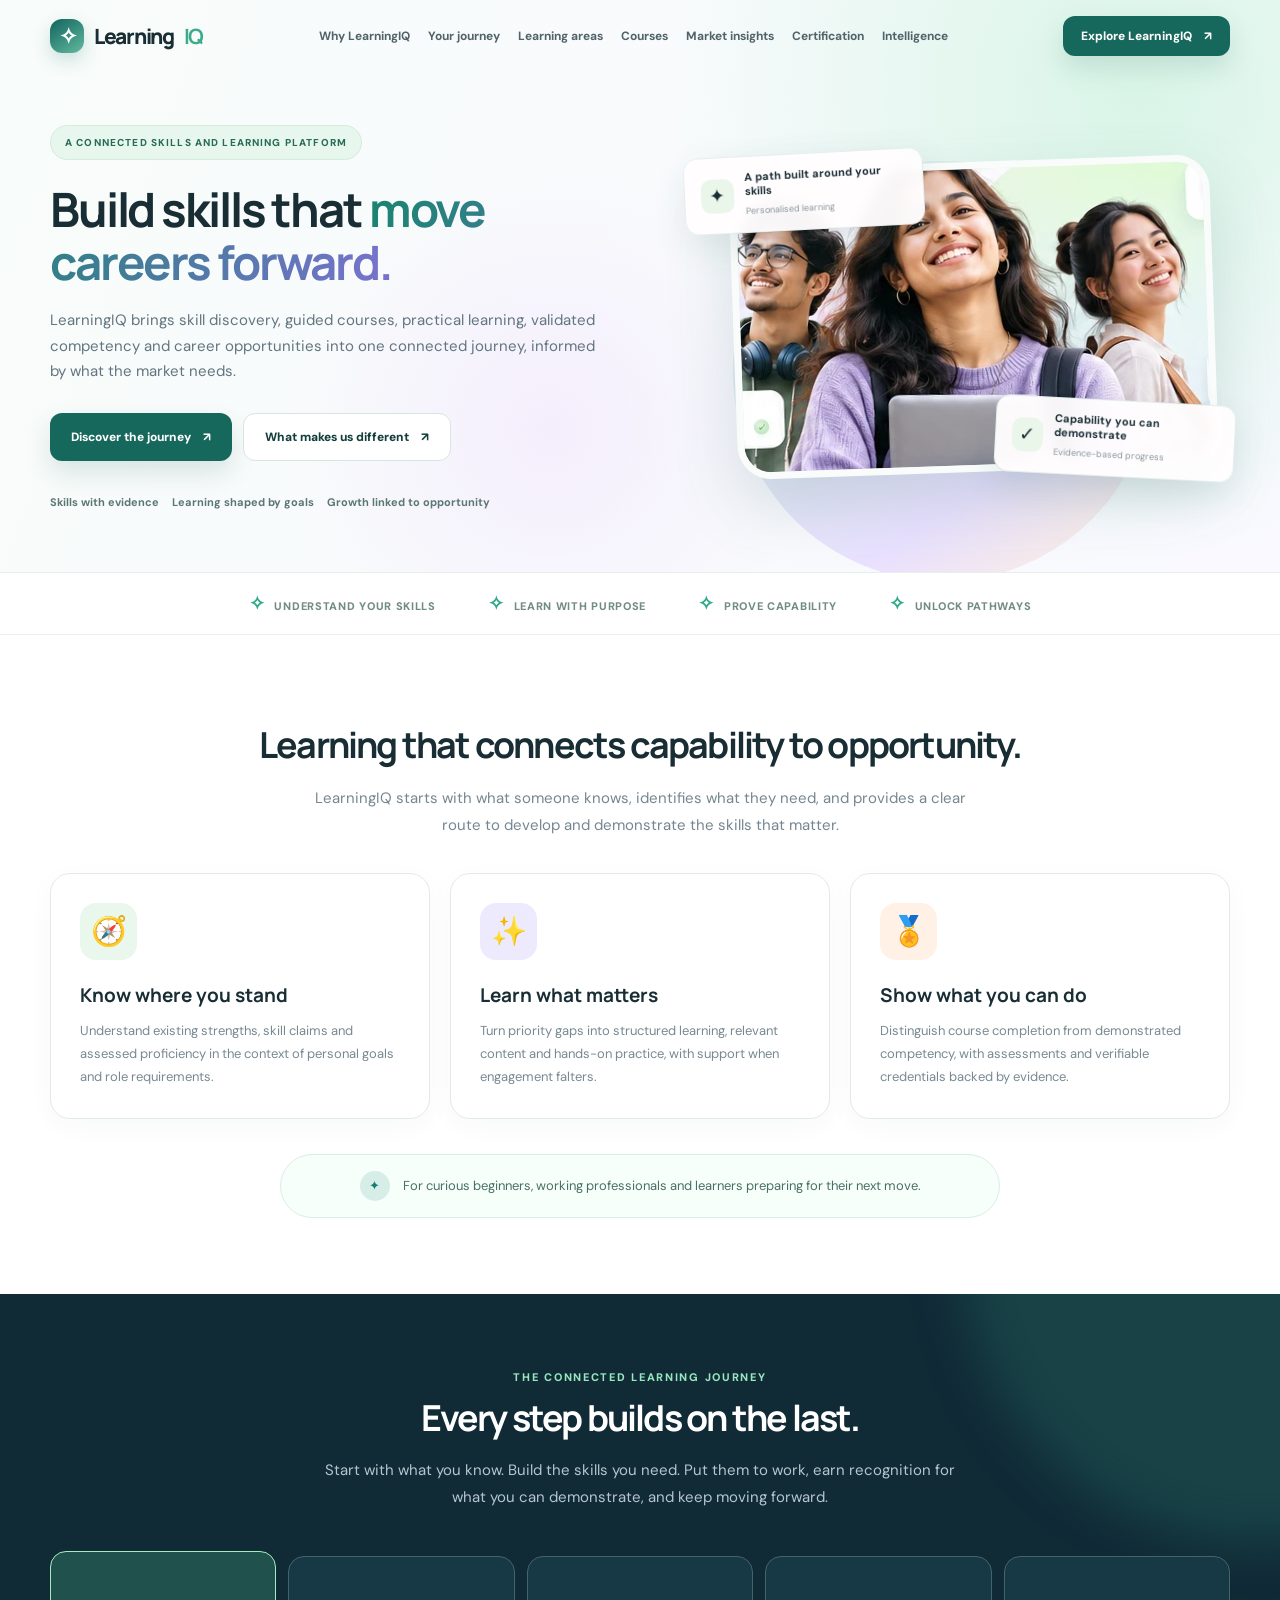
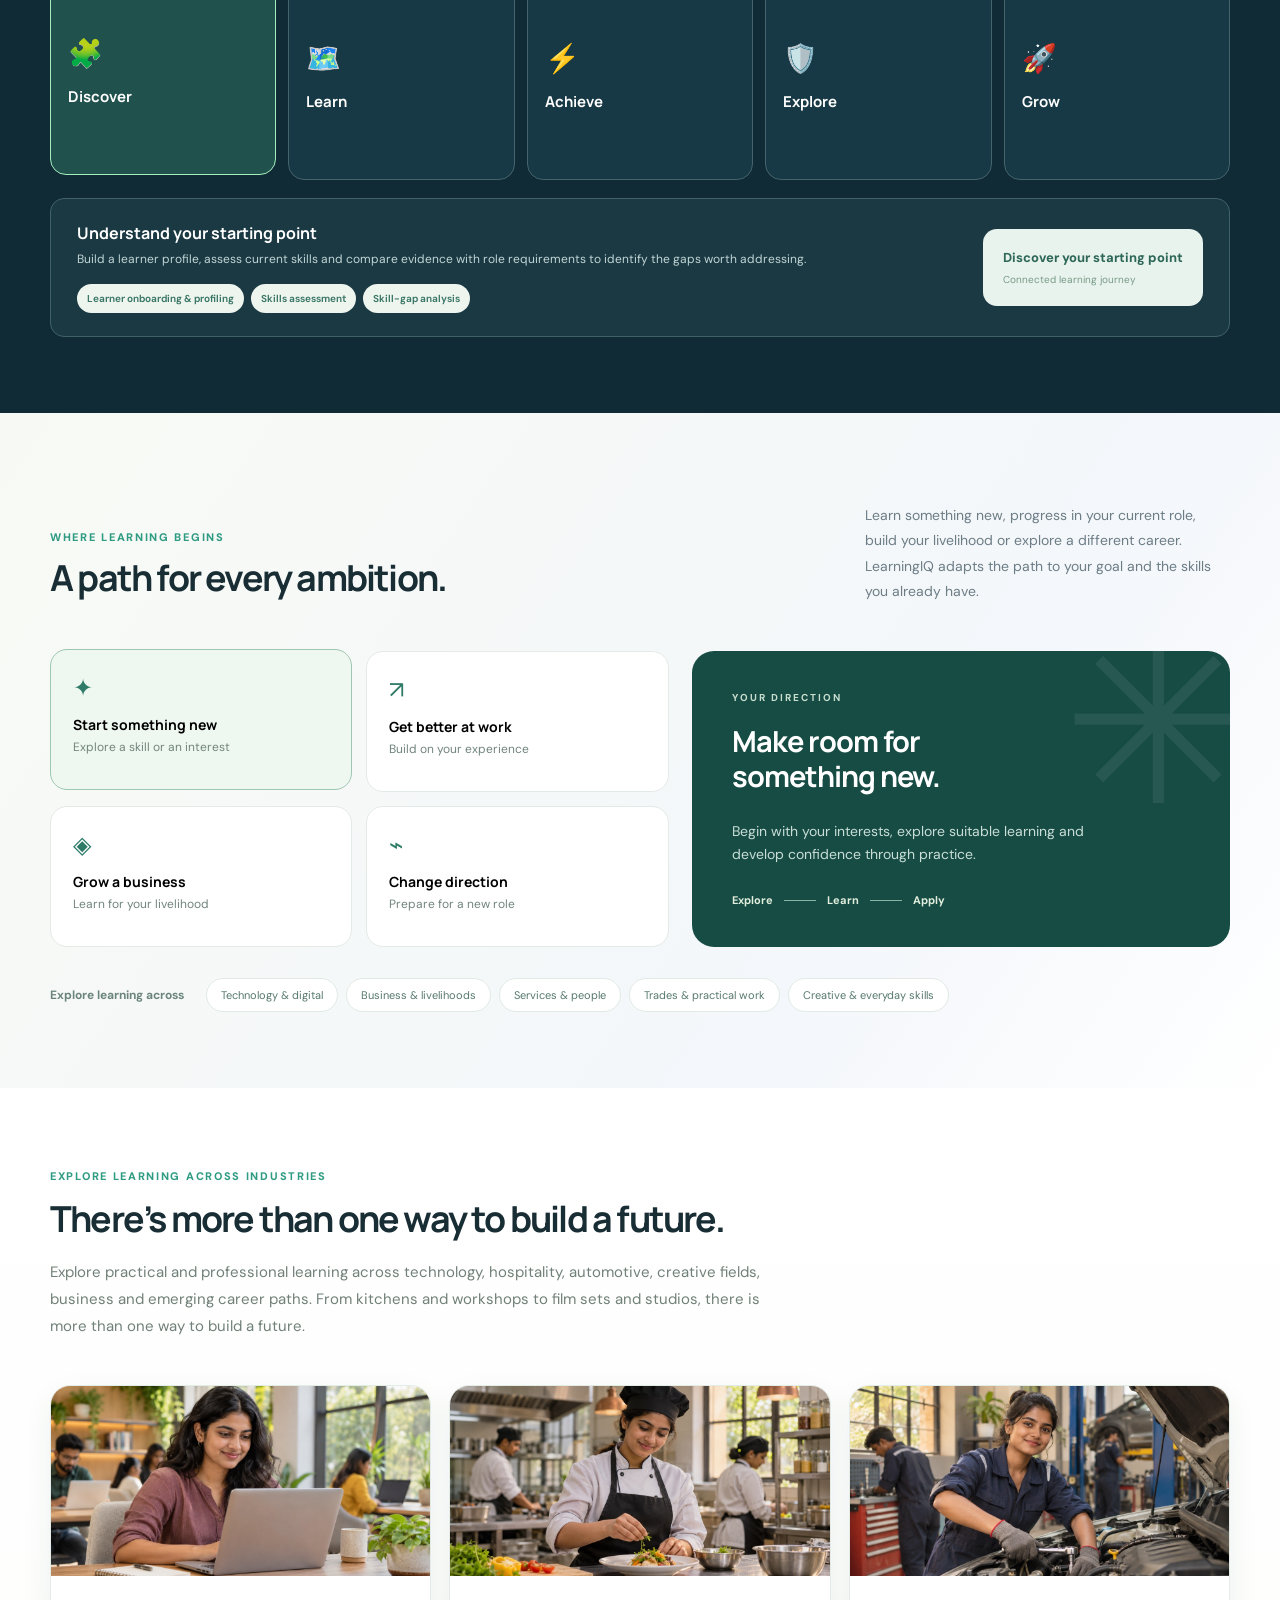
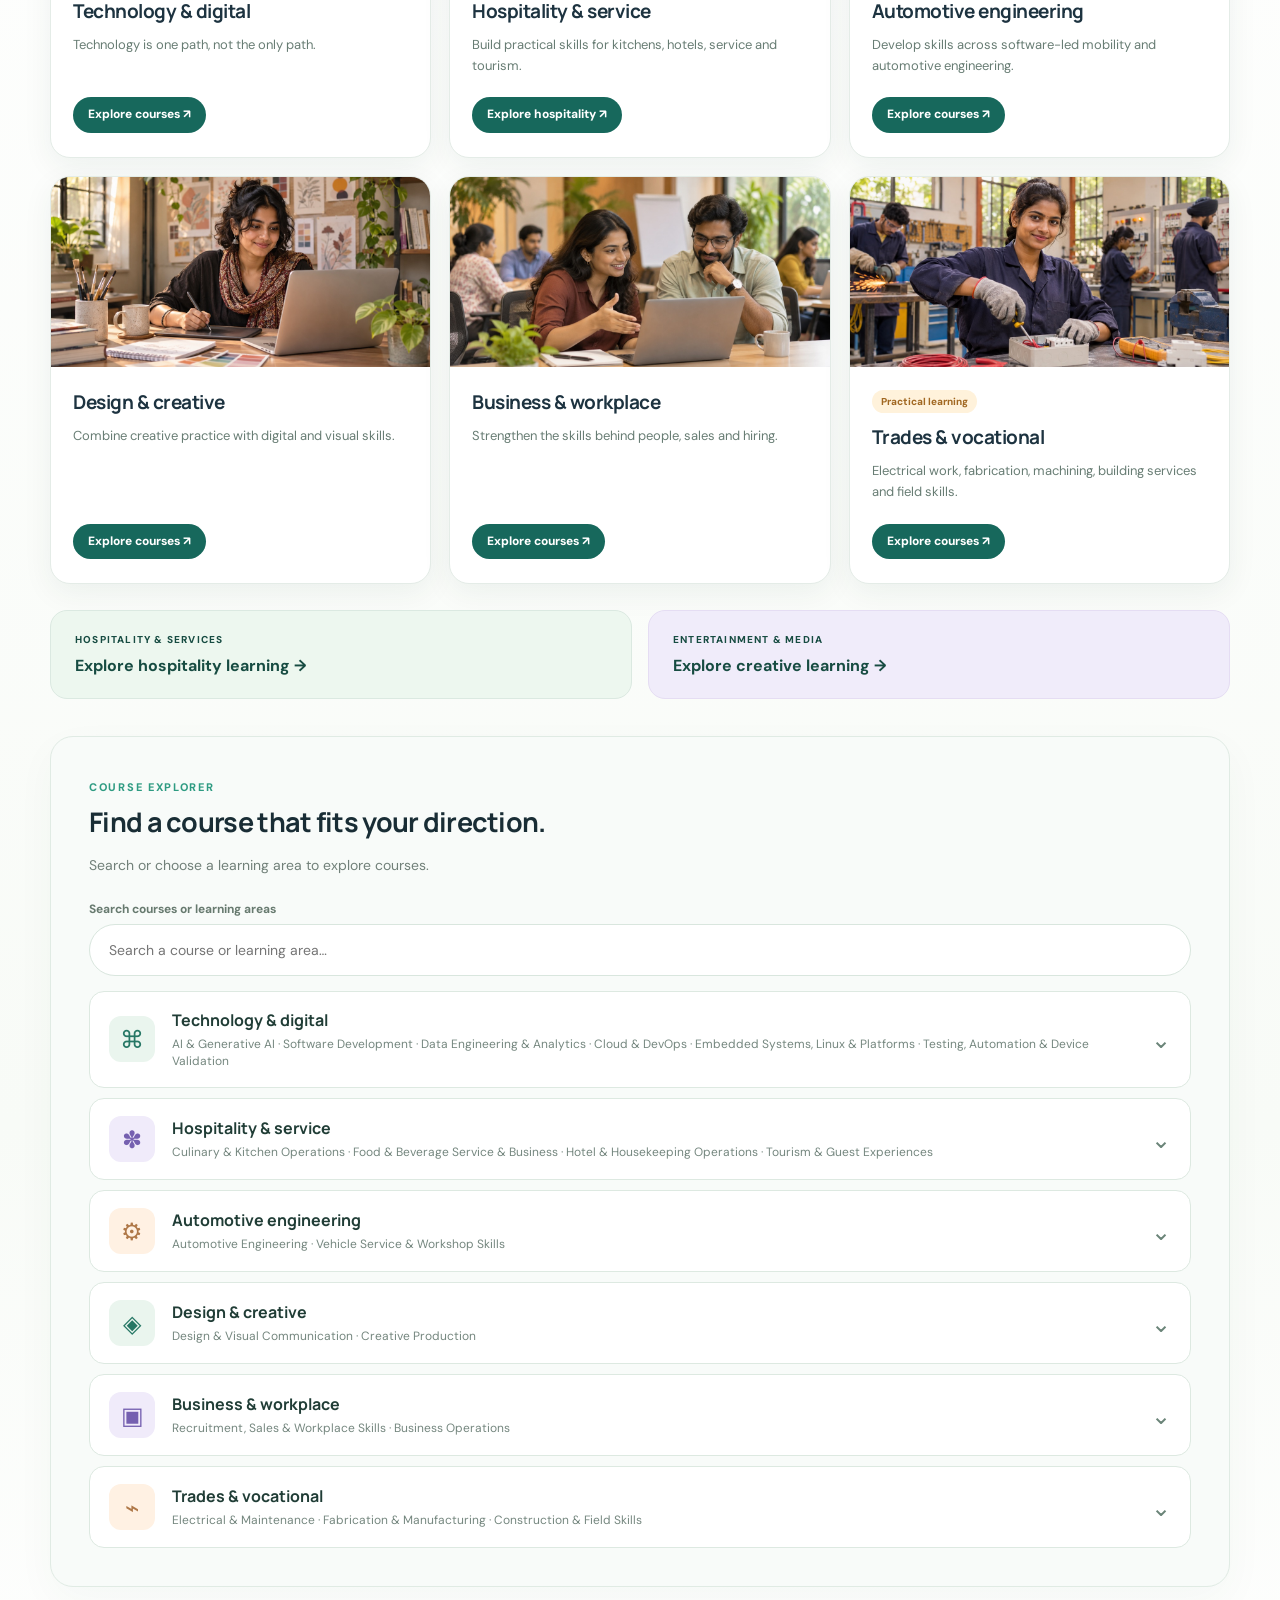
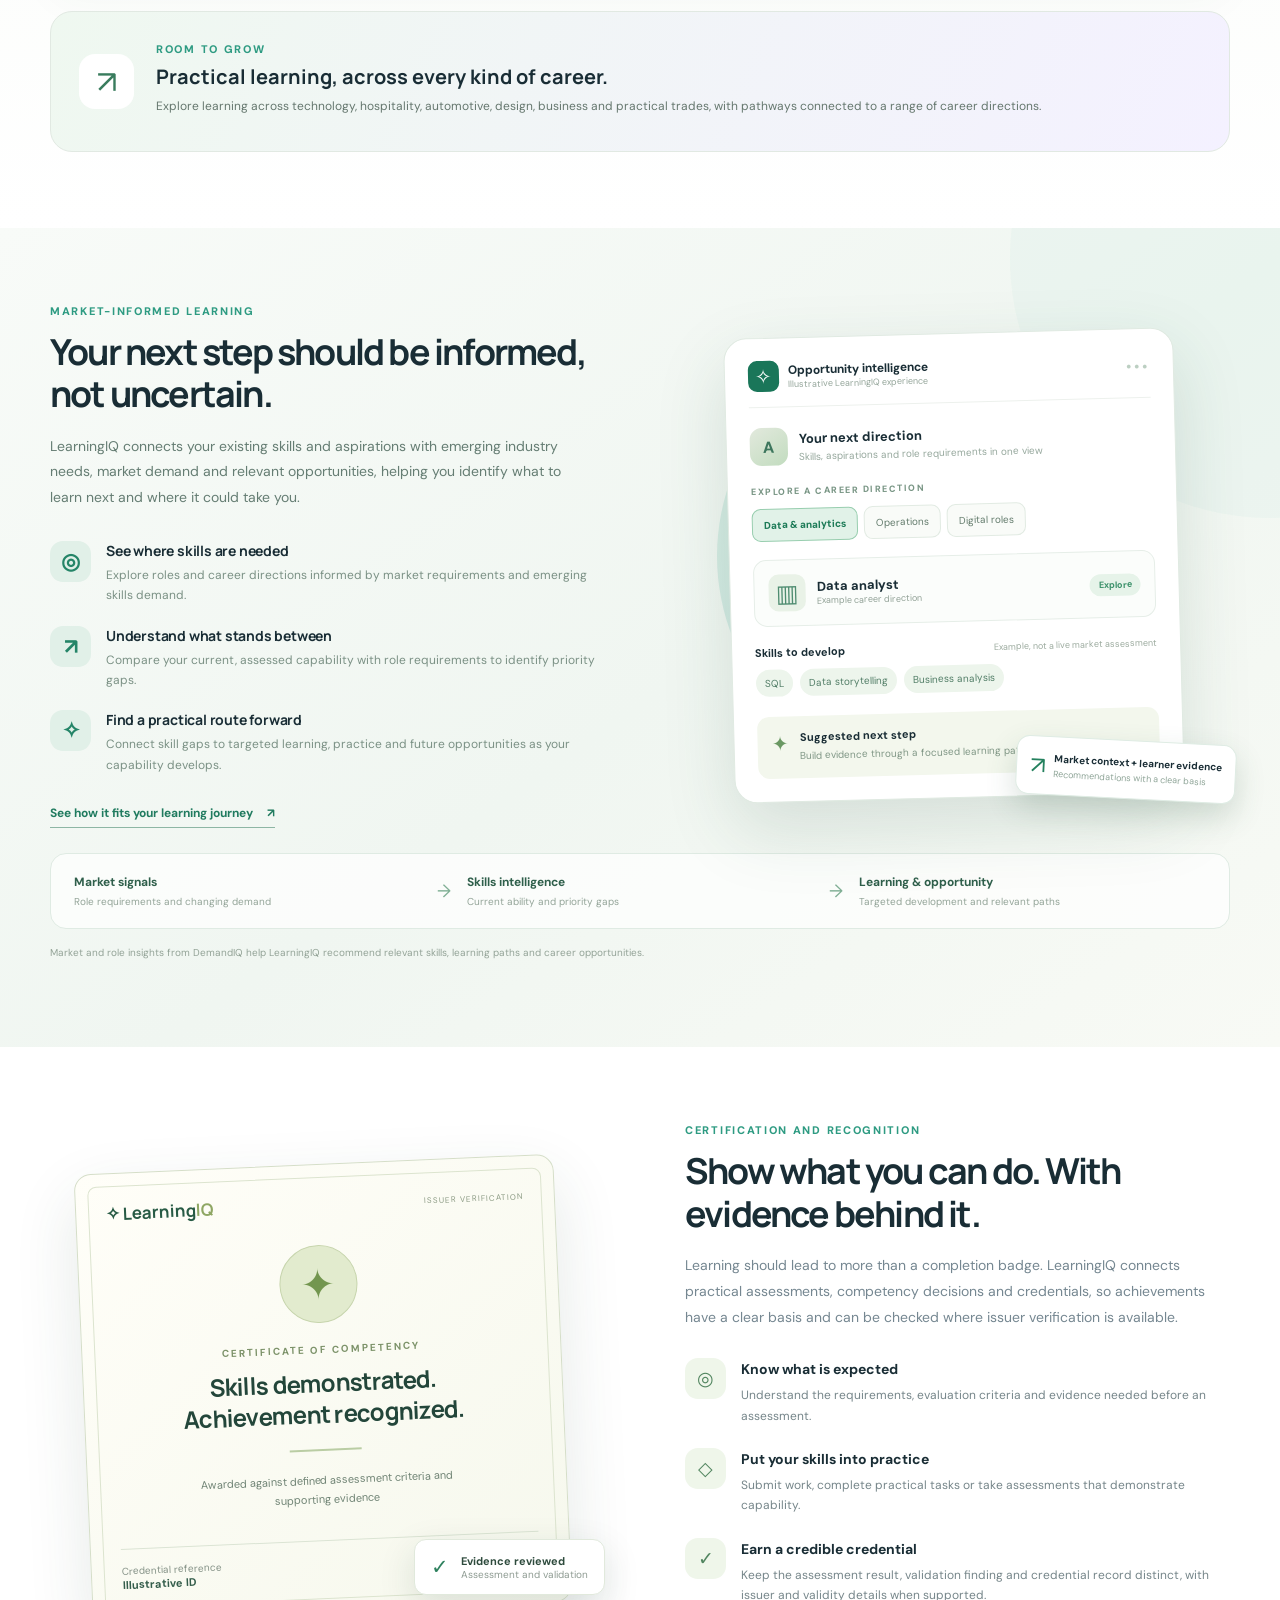
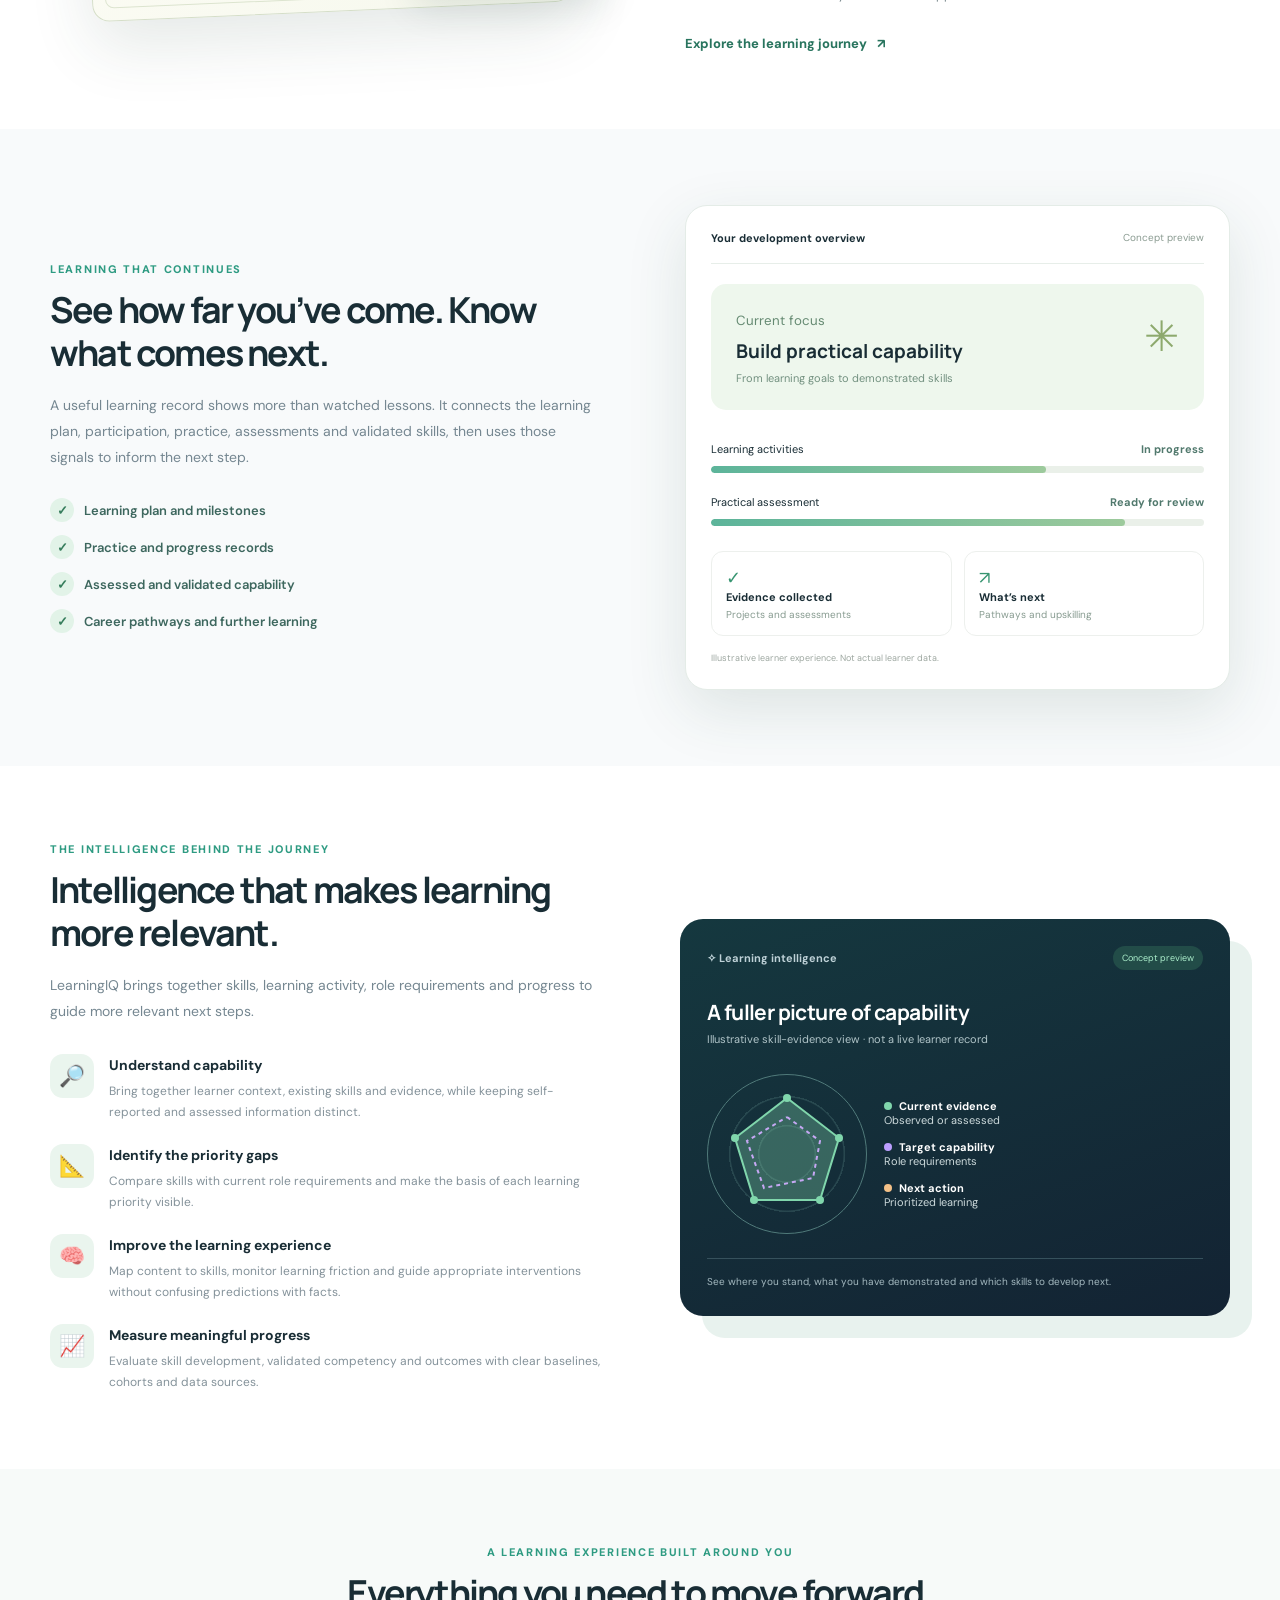
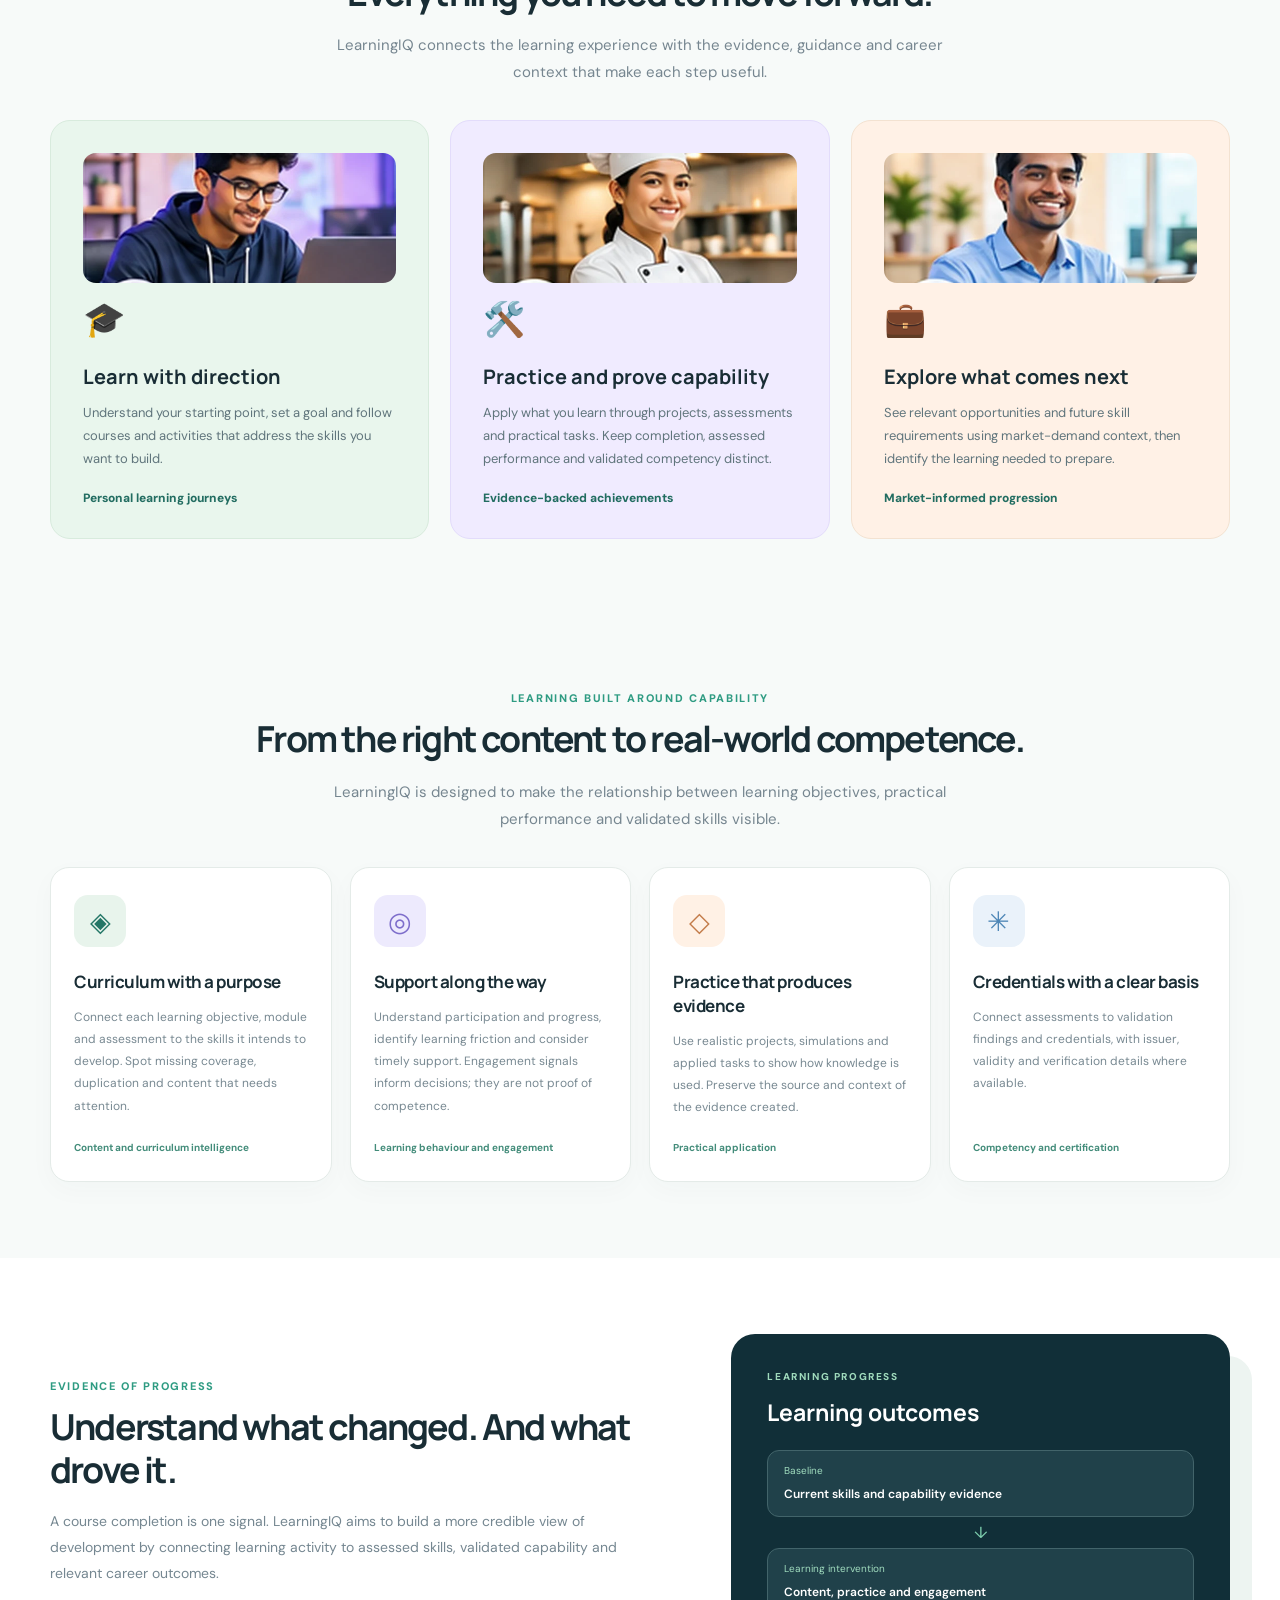
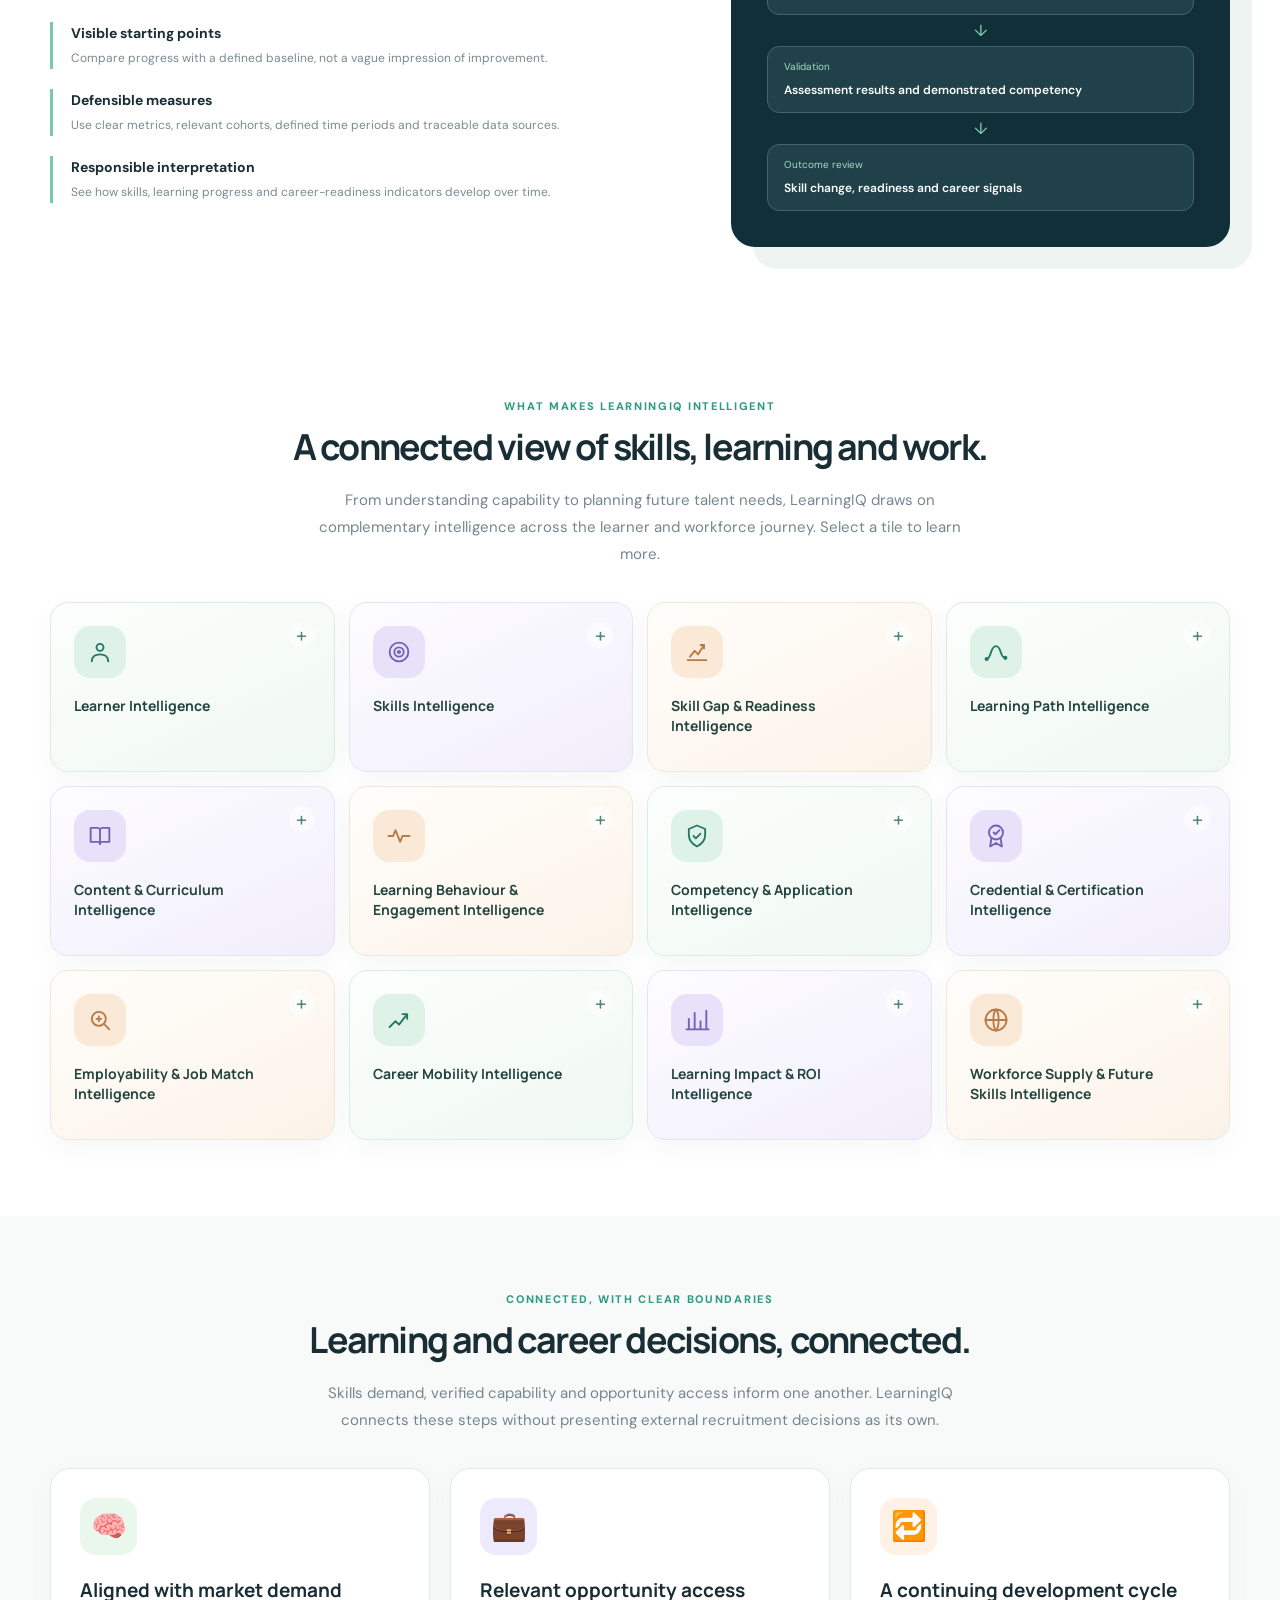
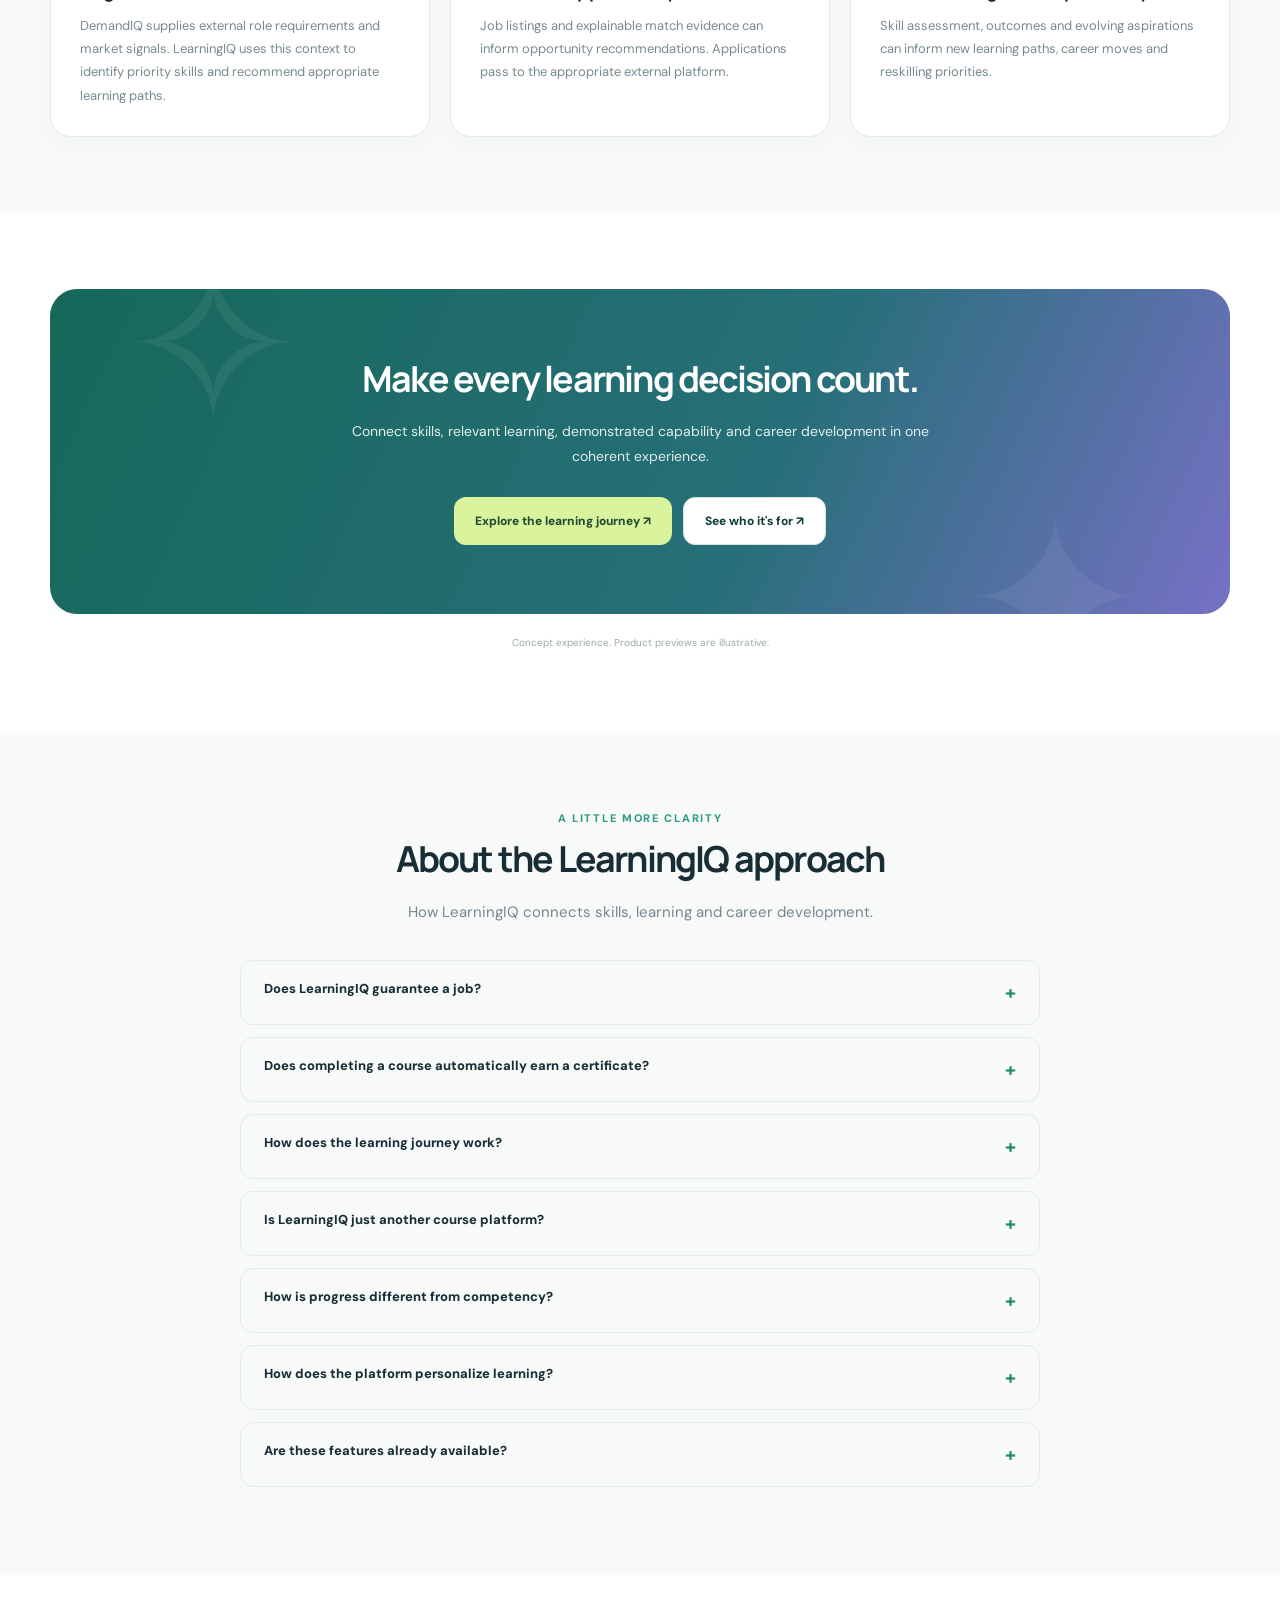
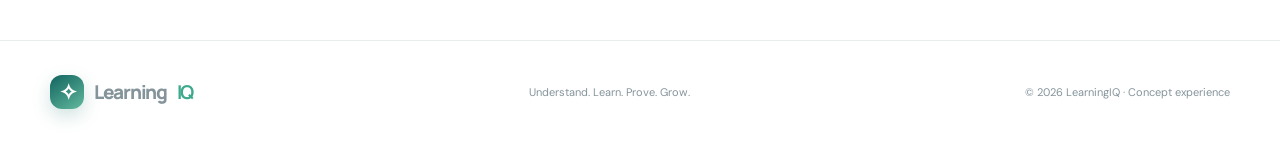
==== commit 8df2e787: "Remove course explorer disclaimer" ====
--- a/index.html
+++ b/index.html
@@ -104,7 +104,7 @@
 <main><section class="section" id="why"><div class="wrap"><div class="center"><div class="kicker"></div><h2>Learning that connects capability to opportunity.</h2><p class="sub">LearningIQ starts with what someone knows, identifies what they need, and provides a clear route to develop and demonstrate the skills that matter.</p></div><div class="three"><article class="value-card"><div class="value-icon">🧭</div><h3>Know where you stand</h3><p>Understand existing strengths, skill claims and assessed proficiency in the context of personal goals and role requirements.</p></article><article class="value-card"><div class="value-icon">✨</div><h3>Learn what matters</h3><p>Turn priority gaps into structured learning, relevant content and hands-on practice, with support when engagement falters.</p></article><article class="value-card"><div class="value-icon">🏅</div><h3>Show what you can do</h3><p>Distinguish course completion from demonstrated competency, with assessments and verifiable credentials backed by evidence.</p></article></div><div class="people-note"><span class="people-note-icon">✦</span><span>For curious beginners, working professionals and learners preparing for their next move.</span></div></div></section>
 <section class="section journey" id="journey"><div class="wrap"><div class="center"><div class="kicker">The connected learning journey</div><h2>Every step builds on the last.</h2><p class="sub">Start with what you know. Build the skills you need. Put them to work, earn recognition for what you can demonstrate, and keep moving forward.</p></div><div aria-label="Explore five connected stages" class="stage-grid" role="group"><button class="stage active" data-stage="0"><div class="stage-icon">🧩</div><h3>Discover</h3></button><button class="stage" data-stage="1"><div class="stage-icon">🗺️</div><h3>Learn</h3></button><button class="stage" data-stage="2"><div class="stage-icon">⚡</div><h3>Achieve</h3></button><button class="stage" data-stage="3"><div class="stage-icon">🛡️</div><h3>Explore</h3></button><button class="stage" data-stage="4"><div class="stage-icon">🚀</div><h3>Grow</h3></button></div><div aria-live="polite" class="stage-detail" id="stage-detail"><div class="stage-detail-copy"><strong>Start with a clearer picture of you.</strong><p>Build a learner profile, assess existing skills and identify gaps against relevant role requirements.</p><div class="phase-chips"><span>Learner profile</span><span>Skills assessment</span><span>Skill-gap analysis</span></div></div><div class="stage-side-mark">Discover your starting point<span>LearningIQ journey preview</span></div></div></div></section><section class="section directions-section" id="directions"><div class="wrap"><div class="split-head"><div><div class="kicker">Where learning begins</div><h2>A path for every ambition.</h2></div><p>Learn something new, progress in your current role, build your livelihood or explore a different career. LearningIQ adapts the path to your goal and the skills you already have.</p></div><div class="ambition-layout"><div aria-label="Choose a learning goal" class="ambition-grid" role="group"><button class="ambition active" data-goal="0"><span class="amb-icon">✦</span><strong>Start something new</strong><small>Explore a skill or an interest</small></button><button class="ambition" data-goal="1"><span class="amb-icon">↗</span><strong>Get better at work</strong><small>Build on your experience</small></button><button class="ambition" data-goal="2"><span class="amb-icon">◈</span><strong>Grow a business</strong><small>Learn for your livelihood</small></button><button class="ambition" data-goal="3"><span class="amb-icon">⌁</span><strong>Change direction</strong><small>Prepare for a new role</small></button></div><div aria-live="polite" class="ambition-preview"><span class="preview-kicker">YOUR DIRECTION</span><h3 id="goal-title">Make room for something new.</h3><p id="goal-desc">Begin with your interests, explore suitable learning and develop confidence through practice.</p><div class="preview-path"><span>Explore</span><i></i><span>Learn</span><i></i><span>Apply</span></div></div></div><div class="field-bar"><span>Explore learning across</span><div class="field-tags"><span>Technology &amp; digital</span><span>Business &amp; livelihoods</span><span>Services &amp; people</span><span>Trades &amp; practical work</span><span>Creative &amp; everyday skills</span></div></div></div></section><section class="section course-universe" id="courses"><div class="wrap">
 <div class="course-head"><div><span class="kicker">Explore learning across industries</span><h2>There’s more than one way to build a future.</h2><p class="course-intro">Explore practical and professional learning across technology, hospitality, automotive, creative fields, business and emerging career paths. From kitchens and workshops to film sets and studios, there is more than one way to build a future.</p></div></div>
-<div class="course-family-grid"><article class="course-family-card tone-blue"><img alt="Learner using a laptop" decoding="async" loading="lazy" src="assets/learning-technology.jpg"/><div class="family-card-body"><h3>Technology &amp; digital</h3><p>Technology is one path, not the only path.</p><button class="family-explore" data-family="0" type="button">Explore courses  ↗</button></div></article><article class="course-family-card tone-teal"><img alt="Hospitality trainee preparing a dish" decoding="async" loading="lazy" src="assets/learning-hospitality.jpg"/><div class="family-card-body"><h3>Hospitality &amp; service</h3><p>Build practical skills for kitchens, hotels, service and tourism.</p><a class="family-explore" href="hospitality.html">Explore hospitality ↗</a></div></article><article class="course-family-card tone-amber"><img alt="Automotive trainee working on a vehicle" decoding="async" loading="lazy" src="assets/learning-automotive.jpg"/><div class="family-card-body"><h3>Automotive engineering</h3><p>Develop skills across software-led mobility and automotive engineering.</p><button class="family-explore" data-family="2" type="button">Explore courses  ↗</button></div></article><article class="course-family-card tone-pink"><img alt="Design learner working with a drawing tablet" decoding="async" loading="lazy" src="assets/learning-design.jpg"/><div class="family-card-body"><h3>Design &amp; creative</h3><p>Combine creative practice with digital and visual skills.</p><button class="family-explore" data-family="3" type="button">Explore courses  ↗</button></div></article><article class="course-family-card tone-purple"><img alt="Business learners working together" decoding="async" loading="lazy" src="assets/learning-business.jpg"/><div class="family-card-body"><h3>Business &amp; workplace</h3><p>Strengthen the skills behind people, sales and hiring.</p><button class="family-explore" data-family="4" type="button">Explore courses  ↗</button></div></article><article class="course-family-card tone-amber"><img alt="Trainee practising practical trade skills in a workshop" decoding="async" loading="lazy" src="assets/learning-trades.jpg"/><div class="family-card-body"><span class="family-count">Practical learning</span><h3>Trades &amp; vocational</h3><p>Electrical work, fabrication, machining, building services and field skills.</p><button class="family-explore" data-family="5" type="button">Explore courses ↗</button></div></article></div><div class="industry-links"><a href="hospitality.html"><span>HOSPITALITY &amp; SERVICES</span><strong>Explore hospitality learning →</strong></a><a href="entertainment.html"><span>ENTERTAINMENT &amp; MEDIA</span><strong>Explore creative learning →</strong></a></div><div class="course-explorer" id="explore-courses"><div class="explorer-header"><div><span class="kicker">Course explorer</span><h3>Find a course that fits your direction.</h3><p>Search or choose a learning area to explore courses.</p></div></div><label class="course-search-label"><span>Search courses or learning areas</span><input autocomplete="off" id="course-search" placeholder="Search a course or learning area…" type="search"/></label><p class="course-result-meta" id="course-result-meta" aria-live="polite"></p><div id="course-results" class="course-accordion"></div><p class="course-disclaimer">These examples include catalogue courses, proposed additions and learning directions. Availability and delivery details are to be confirmed.</p></div>
+<div class="course-family-grid"><article class="course-family-card tone-blue"><img alt="Learner using a laptop" decoding="async" loading="lazy" src="assets/learning-technology.jpg"/><div class="family-card-body"><h3>Technology &amp; digital</h3><p>Technology is one path, not the only path.</p><button class="family-explore" data-family="0" type="button">Explore courses  ↗</button></div></article><article class="course-family-card tone-teal"><img alt="Hospitality trainee preparing a dish" decoding="async" loading="lazy" src="assets/learning-hospitality.jpg"/><div class="family-card-body"><h3>Hospitality &amp; service</h3><p>Build practical skills for kitchens, hotels, service and tourism.</p><a class="family-explore" href="hospitality.html">Explore hospitality ↗</a></div></article><article class="course-family-card tone-amber"><img alt="Automotive trainee working on a vehicle" decoding="async" loading="lazy" src="assets/learning-automotive.jpg"/><div class="family-card-body"><h3>Automotive engineering</h3><p>Develop skills across software-led mobility and automotive engineering.</p><button class="family-explore" data-family="2" type="button">Explore courses  ↗</button></div></article><article class="course-family-card tone-pink"><img alt="Design learner working with a drawing tablet" decoding="async" loading="lazy" src="assets/learning-design.jpg"/><div class="family-card-body"><h3>Design &amp; creative</h3><p>Combine creative practice with digital and visual skills.</p><button class="family-explore" data-family="3" type="button">Explore courses  ↗</button></div></article><article class="course-family-card tone-purple"><img alt="Business learners working together" decoding="async" loading="lazy" src="assets/learning-business.jpg"/><div class="family-card-body"><h3>Business &amp; workplace</h3><p>Strengthen the skills behind people, sales and hiring.</p><button class="family-explore" data-family="4" type="button">Explore courses  ↗</button></div></article><article class="course-family-card tone-amber"><img alt="Trainee practising practical trade skills in a workshop" decoding="async" loading="lazy" src="assets/learning-trades.jpg"/><div class="family-card-body"><span class="family-count">Practical learning</span><h3>Trades &amp; vocational</h3><p>Electrical work, fabrication, machining, building services and field skills.</p><button class="family-explore" data-family="5" type="button">Explore courses ↗</button></div></article></div><div class="industry-links"><a href="hospitality.html"><span>HOSPITALITY &amp; SERVICES</span><strong>Explore hospitality learning →</strong></a><a href="entertainment.html"><span>ENTERTAINMENT &amp; MEDIA</span><strong>Explore creative learning →</strong></a></div><div class="course-explorer" id="explore-courses"><div class="explorer-header"><div><span class="kicker">Course explorer</span><h3>Find a course that fits your direction.</h3><p>Search or choose a learning area to explore courses.</p></div></div><label class="course-search-label"><span>Search courses or learning areas</span><input autocomplete="off" id="course-search" placeholder="Search a course or learning area…" type="search"/></label><p class="course-result-meta" id="course-result-meta" aria-live="polite"></p><div id="course-results" class="course-accordion"></div></div>
 <div class="course-growth"><div class="growth-symbol">↗</div><div><span class="kicker">Room to grow</span><h3>Practical learning, across every kind of career.</h3><p>Explore learning across technology, hospitality, automotive, design, business and practical trades, with pathways connected to a range of career directions.</p></div></div>
 </div></section><section class="section demand-section" id="market-opportunities"><div class="wrap"><div class="demand-layout"><div class="demand-copy"><div class="kicker">Market-informed learning</div><h2>Your next step should be informed, not uncertain.</h2><p class="demand-intro">LearningIQ connects your existing skills and aspirations with emerging industry needs, market demand and relevant opportunities, helping you identify what to learn next and where it could take you.</p><div class="demand-benefits"><div class="demand-benefit"><span class="demand-benefit-icon">◎</span><div><h3>See where skills are needed</h3><p>Explore roles and career directions informed by market requirements and emerging skills demand.</p></div></div><div class="demand-benefit"><span class="demand-benefit-icon">↗</span><div><h3>Understand what stands between</h3><p>Compare your current, assessed capability with role requirements to identify priority gaps.</p></div></div><div class="demand-benefit"><span class="demand-benefit-icon">✧</span><div><h3>Find a practical route forward</h3><p>Connect skill gaps to targeted learning, practice and future opportunities as your capability develops.</p></div></div></div><a class="demand-link" href="#journey">See how it fits your learning journey <span aria-hidden="true">↗</span></a></div><div aria-label="Illustrative market-informed recommendations preview" class="demand-showcase"><div class="demand-ambient"></div><div class="demand-window"><div class="demand-window-head"><span class="demand-window-mark">✧</span><div><strong>Opportunity intelligence</strong><small>Illustrative LearningIQ experience</small></div><span class="demand-window-dots">•••</span></div><div class="demand-person"><div class="demand-avatar">A</div><div><strong>Your next direction</strong><small>Skills, aspirations and role requirements in one view</small></div></div><div class="demand-label">EXPLORE A CAREER DIRECTION</div><div aria-label="Illustrative career direction" class="demand-tabs" role="group"><button aria-pressed="true" class="active" data-demand="analytics" type="button">Data &amp; analytics</button><button aria-pressed="false" data-demand="operations" type="button">Operations</button><button aria-pressed="false" data-demand="digital" type="button">Digital roles</button></div><div aria-live="polite" id="demand-preview"><div class="demand-role"><span class="demand-role-icon">▥</span><div><strong>Data analyst</strong><small>Example career direction</small></div><span class="demand-match">Explore</span></div><div class="demand-gap-header"><strong>Skills to develop</strong><small>Example, not a live market assessment</small></div><div class="demand-skills"><span>SQL</span><span>Data storytelling</span><span>Business analysis</span></div><div class="demand-next"><span>✦</span><div><strong>Suggested next step</strong><small>Build evidence through a focused learning path and practical projects.</small></div></div></div></div><div class="demand-float"><span>↗</span><div><strong>Market context + learner evidence</strong><small>Recommendations with a clear basis</small></div></div></div></div><div class="demand-bottom"><span><b>Market signals</b><small>Role requirements and changing demand</small></span><span class="demand-bottom-arrow">→</span><span><b>Skills intelligence</b><small>Current ability and priority gaps</small></span><span class="demand-bottom-arrow">→</span><span><b>Learning &amp; opportunity</b><small>Targeted development and relevant paths</small></span></div><p class="demand-footnote">Market and role insights from DemandIQ help LearningIQ recommend relevant skills, learning paths and career opportunities.</p></div></section><section class="section certification-section" id="certification"><div class="wrap cert-layout"><div class="cert-art"><div class="cert-glow"></div><article aria-label="Illustrative LearningIQ certificate" class="certificate-preview"><div class="cert-top"><span class="cert-brand">✧ Learning<strong>IQ</strong></span><span class="cert-verification">ISSUER VERIFICATION</span></div><div class="cert-seal">✦</div><p class="cert-overline">CERTIFICATE OF COMPETENCY</p><h3>Skills demonstrated.<br/>Achievement recognized.</h3><div class="cert-rule"></div><p class="cert-detail">Awarded against defined assessment criteria and supporting evidence</p><div class="cert-bottom"><span>Credential reference<br/><strong>Illustrative ID</strong></span><span>Verification<br/><strong>Issuer / validity check</strong></span></div></article><div class="cert-float">✓ <span><strong>Evidence reviewed</strong><small>Assessment and validation</small></span></div></div><div class="cert-copy"><div class="kicker">Certification and recognition</div><h2>Show what you can do. With evidence behind it.</h2><p class="feature-intro">Learning should lead to more than a completion badge. LearningIQ connects practical assessments, competency decisions and credentials, so achievements have a clear basis and can be checked where issuer verification is available.</p><div class="cert-points"><div><span class="cert-point-icon">◎</span><div><strong>Know what is expected</strong><p>Understand the requirements, evaluation criteria and evidence needed before an assessment.</p></div></div><div><span class="cert-point-icon">◇</span><div><strong>Put your skills into practice</strong><p>Submit work, complete practical tasks or take assessments that demonstrate capability.</p></div></div><div><span class="cert-point-icon">✓</span><div><strong>Earn a credible credential</strong><p>Keep the assessment result, validation finding and credential record distinct, with issuer and validity details when supported.</p></div></div></div><a class="cert-link" href="#journey">Explore the learning journey <span>↗</span></a></div></div></section><section class="section soft growth-section" id="progress"><div class="wrap growth-layout"><div class="growth-copy"><div class="kicker">Learning that continues</div><h2>See how far you’ve come. Know what comes next.</h2><p class="feature-intro">A useful learning record shows more than watched lessons. It connects the learning plan, participation, practice, assessments and validated skills, then uses those signals to inform the next step.</p><div class="growth-list"><span>Learning plan and milestones</span><span>Practice and progress records</span><span>Assessed and validated capability</span><span>Career pathways and further learning</span></div></div><div class="growth-widget"><div class="widget-top"><strong>Your development overview</strong><span>Concept preview</span></div><div class="widget-hero"><div><small>Current focus</small><h3>Build practical capability</h3><p>From learning goals to demonstrated skills</p></div><span class="widget-icon">✳</span></div><div class="widget-track"><div class="track-row"><span>Learning activities</span><strong>In progress</strong></div><div class="track-line"><i style="width:68%"></i></div><div class="track-row"><span>Practical assessment</span><strong>Ready for review</strong></div><div class="track-line"><i style="width:84%"></i></div></div><div class="widget-footer"><div><span>✓</span><strong>Evidence collected</strong><small>Projects and assessments</small></div><div><span>↗</span><strong>What’s next</strong><small>Pathways and upskilling</small></div></div><small class="mock-disclaimer">Illustrative learner experience. Not actual learner data.</small></div></div></section>
 <section class="section" id="intelligence"><div class="wrap"><div class="feature-split"><div><div class="kicker">The intelligence behind the journey</div><h2>Intelligence that makes learning more relevant.</h2><p class="feature-intro">LearningIQ brings together skills, learning activity, role requirements and progress to guide more relevant next steps.</p><div class="feature-list"><div class="feature-item"><span class="fi">🔎</span><div><strong>Understand capability</strong><p>Bring together learner context, existing skills and evidence, while keeping self-reported and assessed information distinct.</p></div></div><div class="feature-item"><span class="fi">📐</span><div><strong>Identify the priority gaps</strong><p>Compare skills with current role requirements and make the basis of each learning priority visible.</p></div></div><div class="feature-item"><span class="fi">🧠</span><div><strong>Improve the learning experience</strong><p>Map content to skills, monitor learning friction and guide appropriate interventions without confusing predictions with facts.</p></div></div><div class="feature-item"><span class="fi">📈</span><div><strong>Measure meaningful progress</strong><p>Evaluate skill development, validated competency and outcomes with clear baselines, cohorts and data sources.</p></div></div></div></div><div aria-label="Conceptual LearningIQ intelligence dashboard" class="intelligence-preview"><div class="preview-top"><strong>✧ Learning intelligence</strong><span>Concept preview</span></div><h3 class="preview-title">A fuller picture of capability</h3><div class="preview-sub">Illustrative skill-evidence view · not a live learner record</div><div class="radar"><div class="radar-ring"><svg aria-hidden="true" viewbox="0 0 140 140"><polygon fill="#80d6ac55" points="70,14 122,54 103,116 37,116 18,54" stroke="#80d6ac" stroke-width="2"></polygon><polyline fill="none" points="70,33 103,57 96,94 47,104 30,57 70,33" stroke="#c6a8f4" stroke-dasharray="4 4" stroke-width="2"></polyline><circle cx="70" cy="14" fill="#80d6ac" r="4"></circle><circle cx="122" cy="54" fill="#80d6ac" r="4"></circle><circle cx="103" cy="116" fill="#80d6ac" r="4"></circle><circle cx="37" cy="116" fill="#80d6ac" r="4"></circle><circle cx="18" cy="54" fill="#80d6ac" r="4"></circle></svg></div><div class="radar-legend"><div><i></i><b>Current evidence</b><br/>Observed or assessed</div><div><i></i><b>Target capability</b><br/>Role requirements</div><div><i></i><b>Next action</b><br/>Prioritized learning</div></div></div><div class="preview-note">See where you stand, what you have demonstrated and which skills to develop next.</div></div></div></div></section>
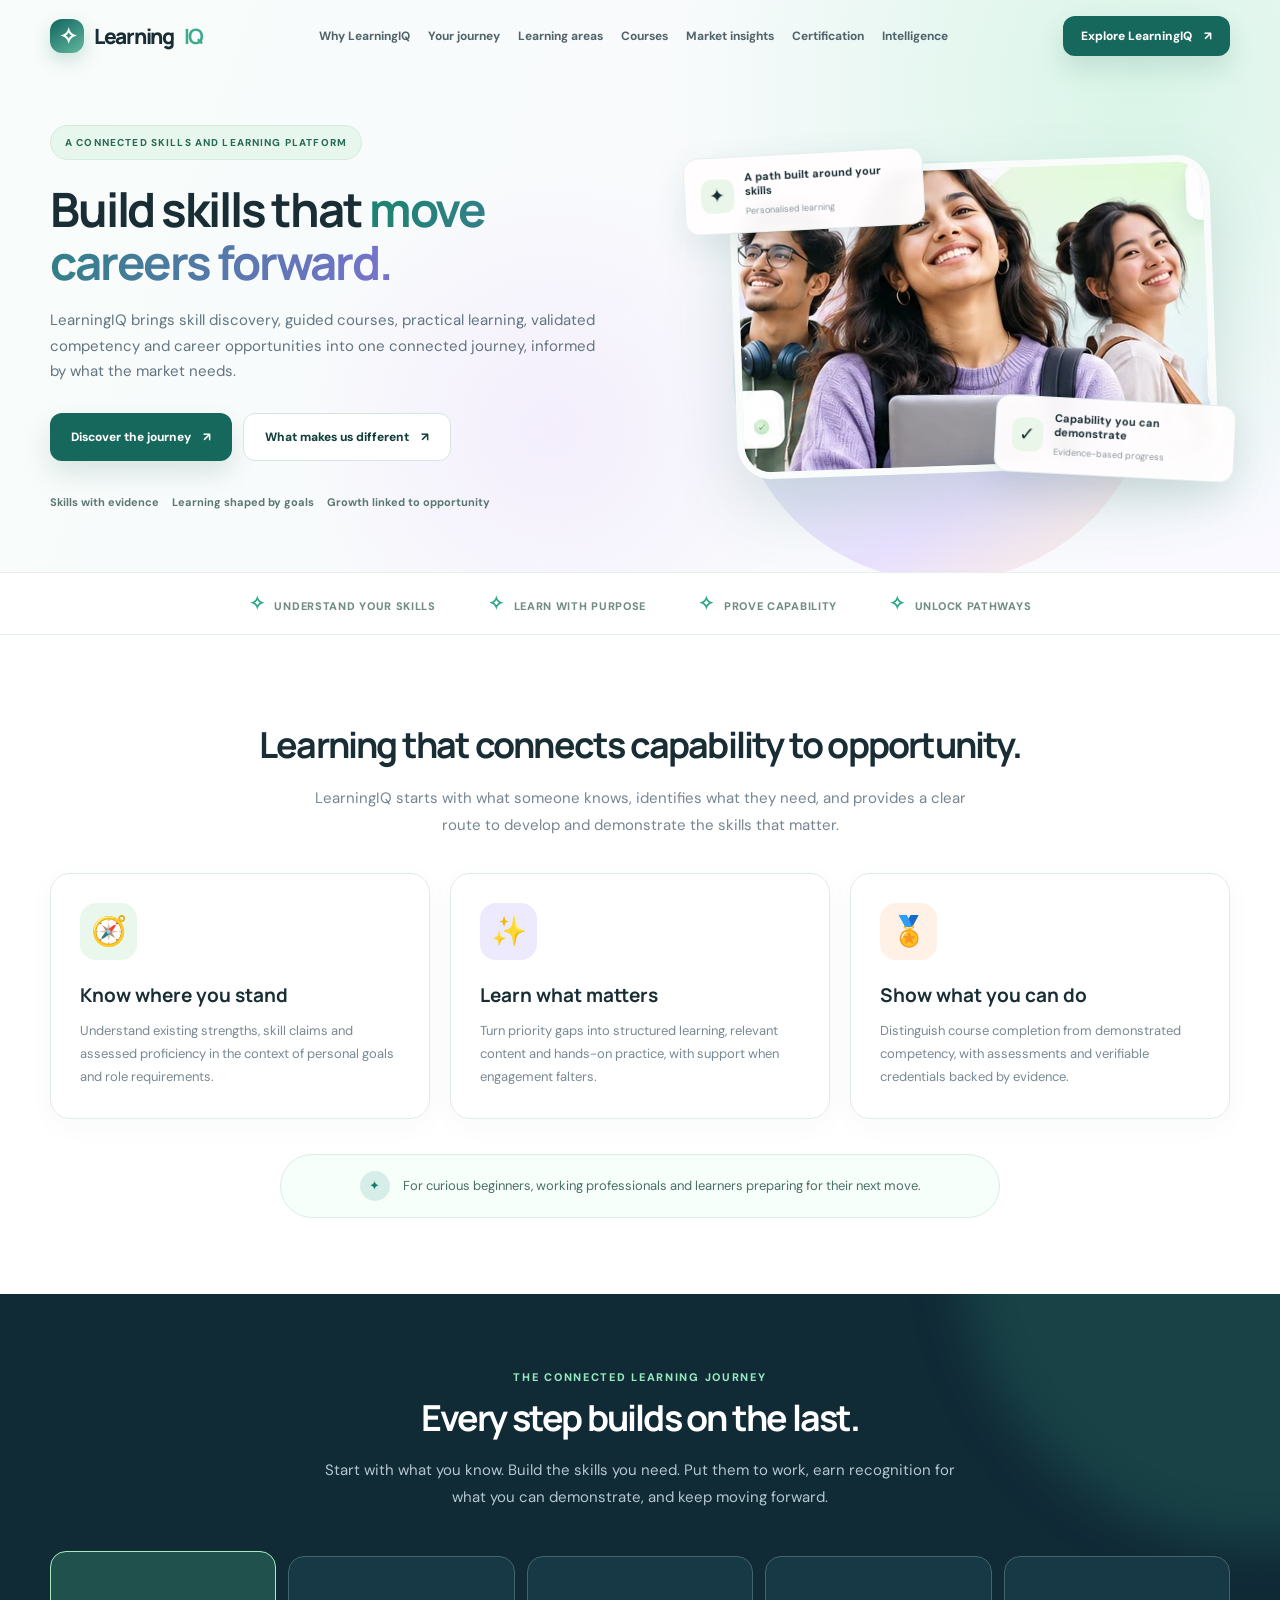
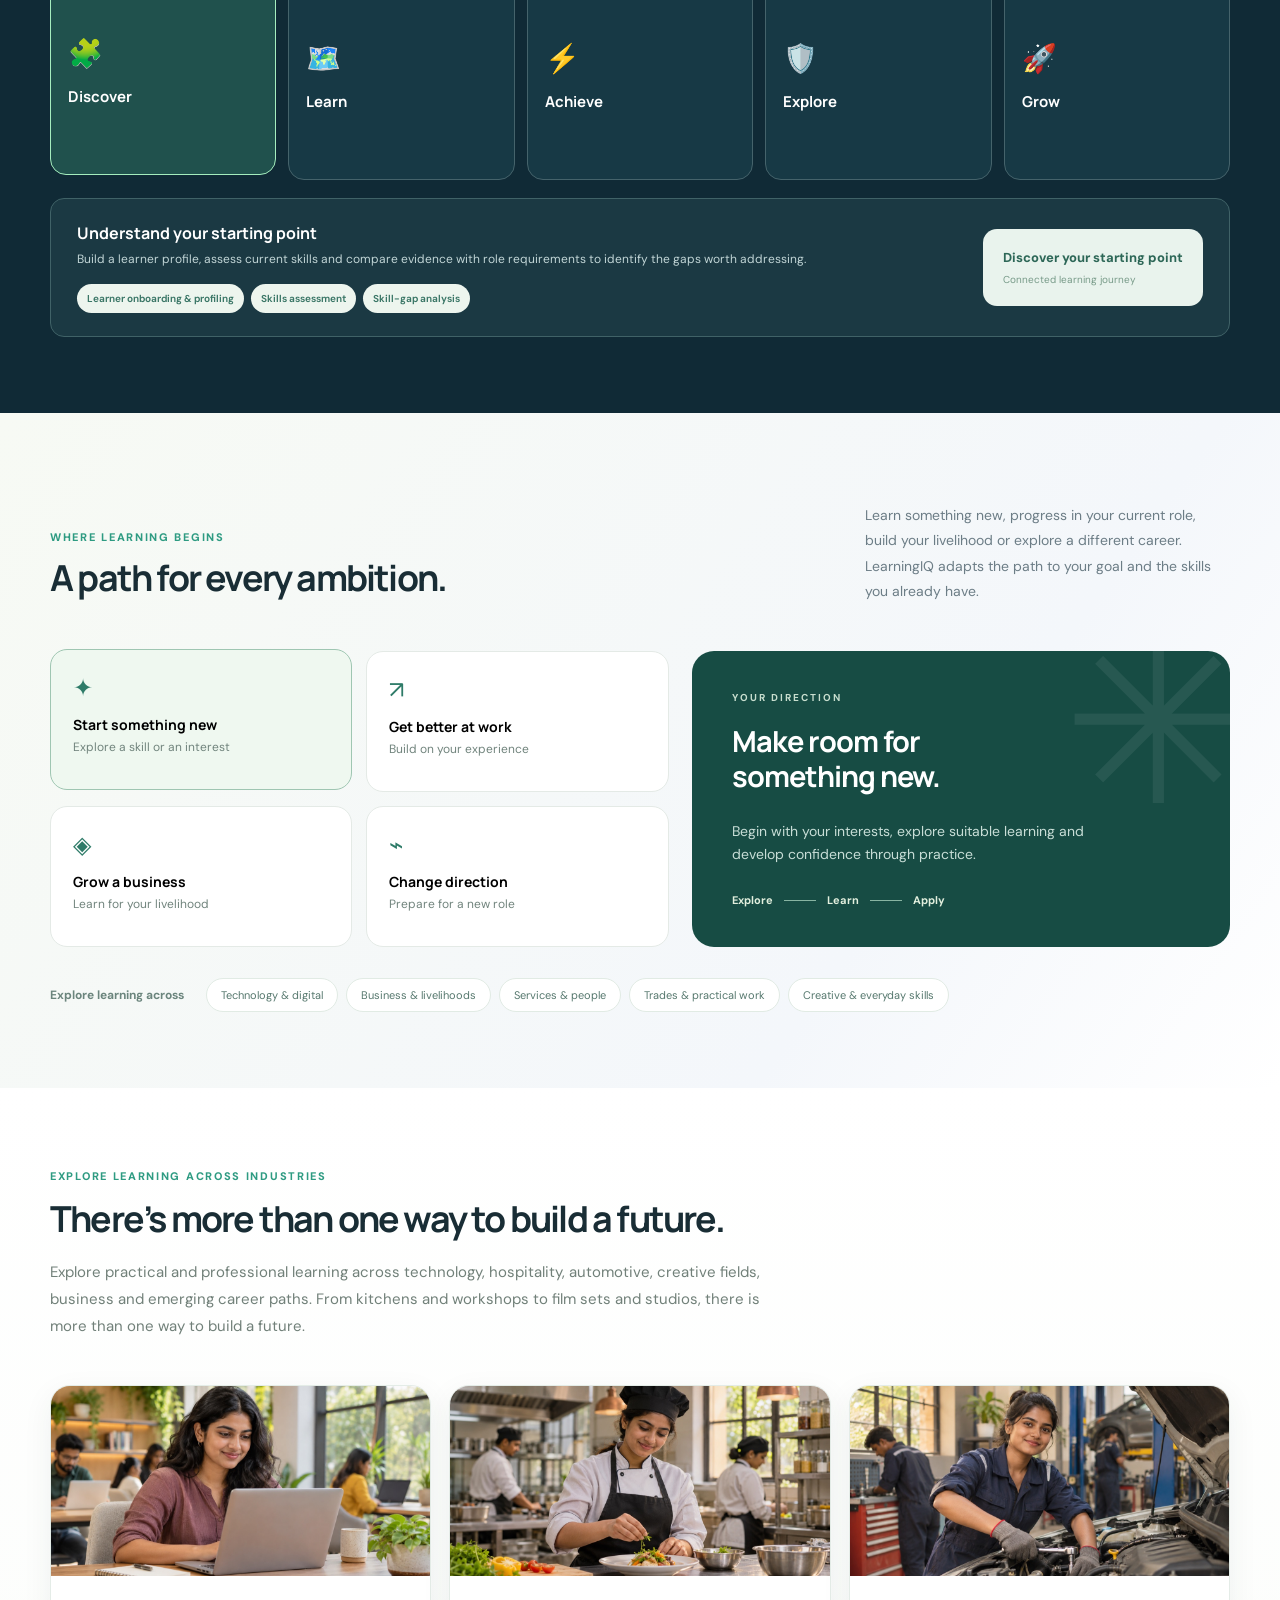
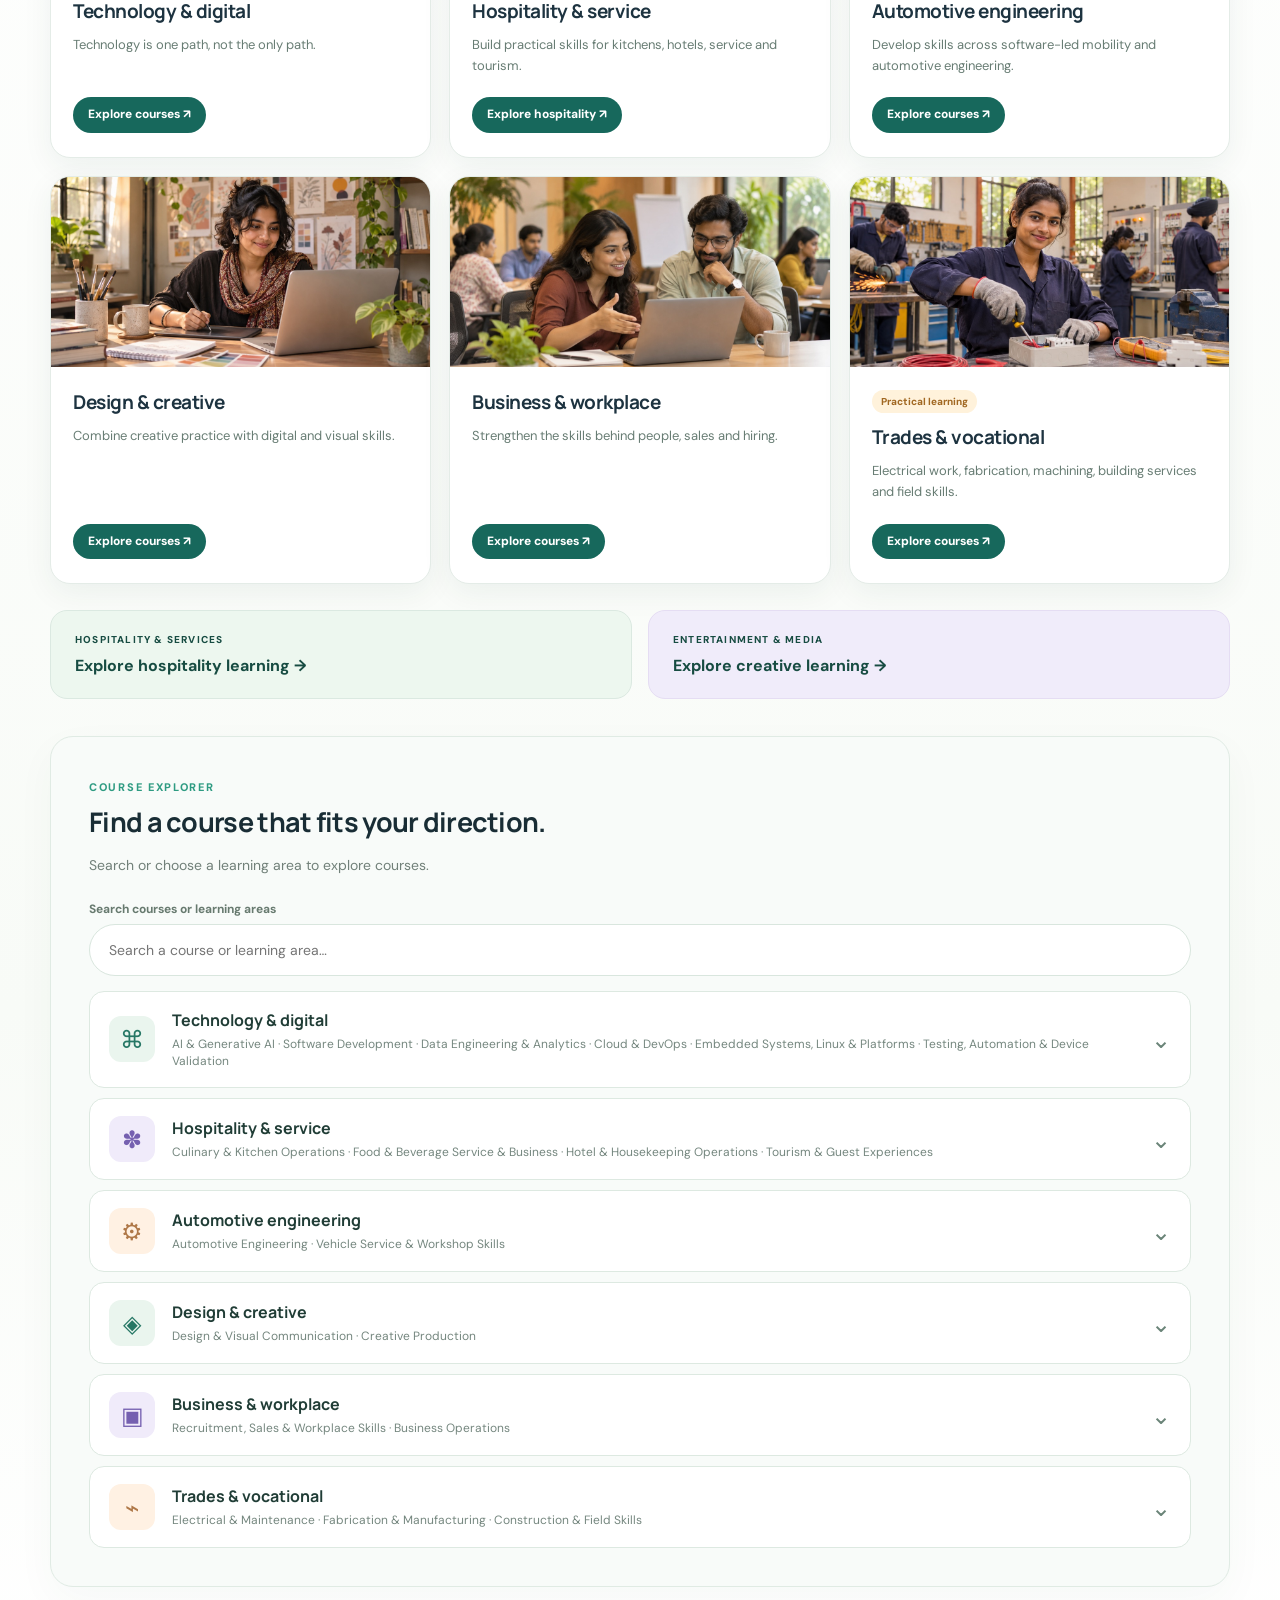
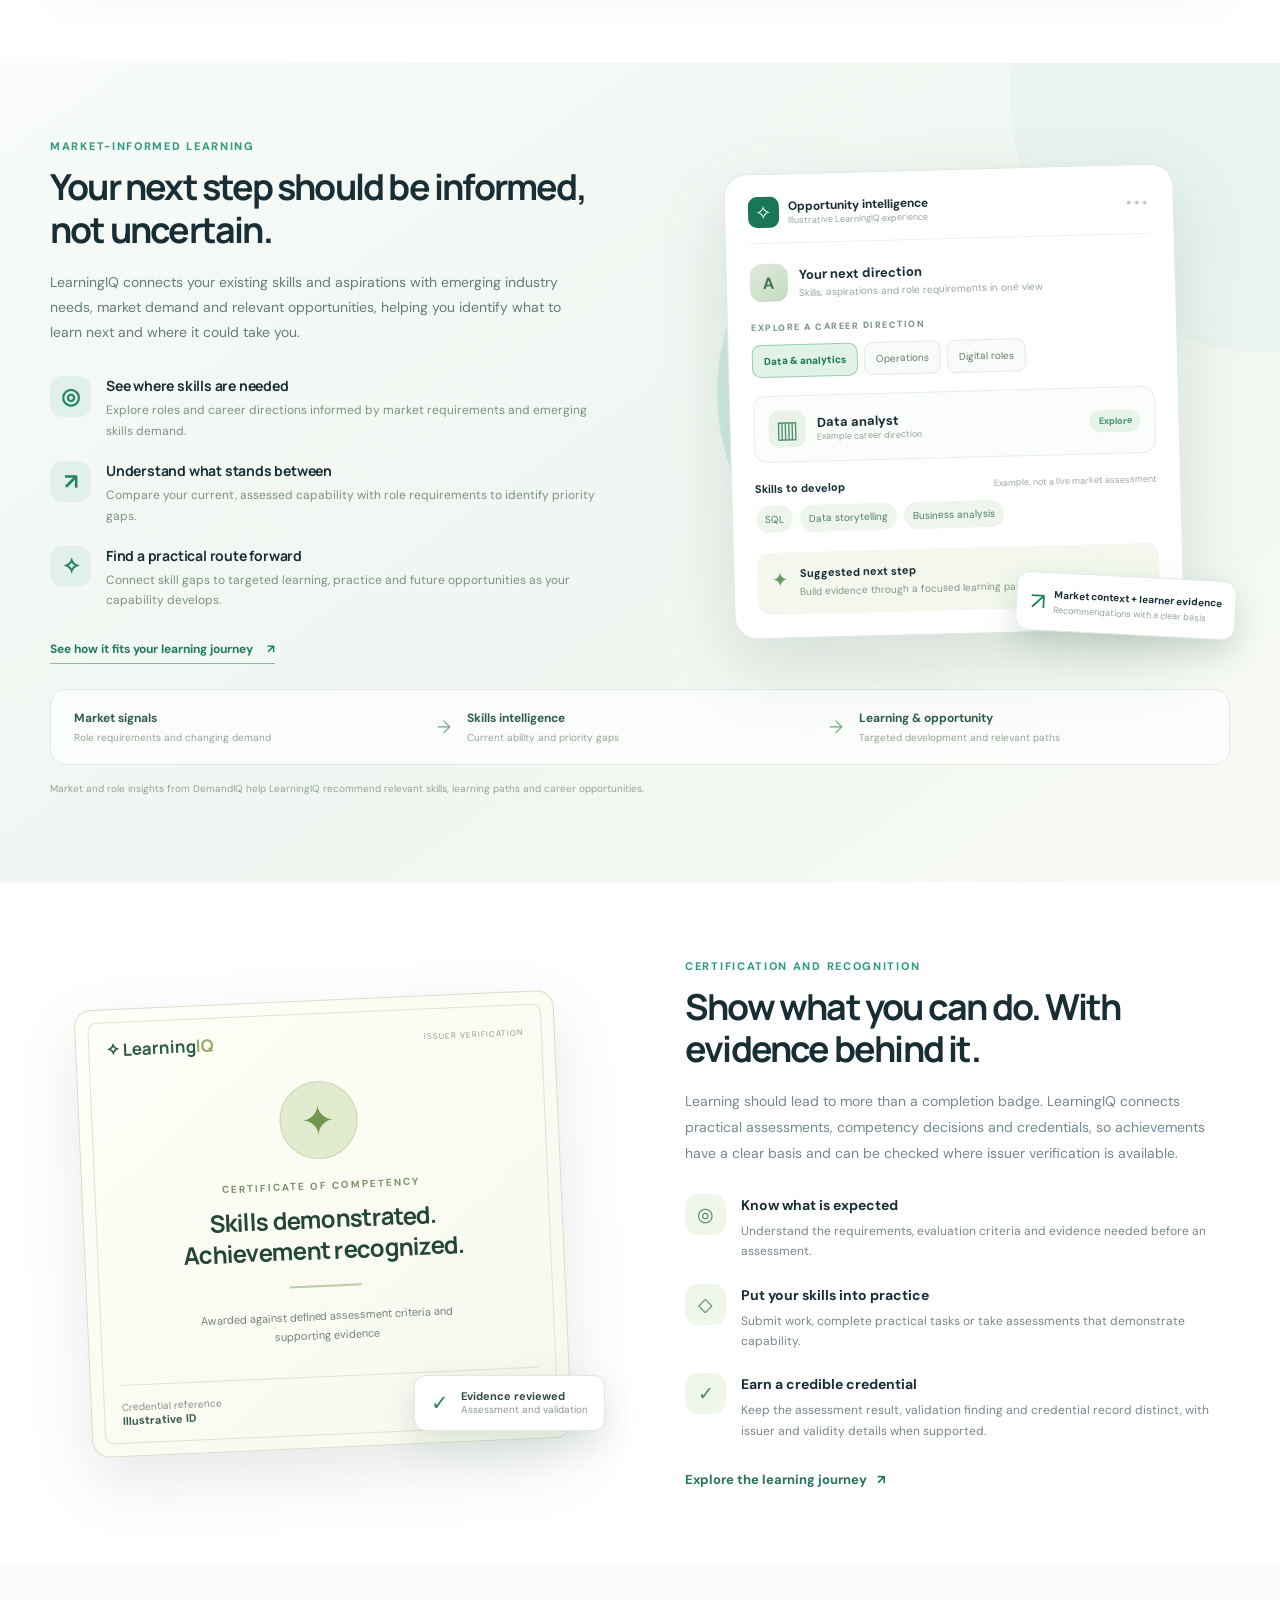
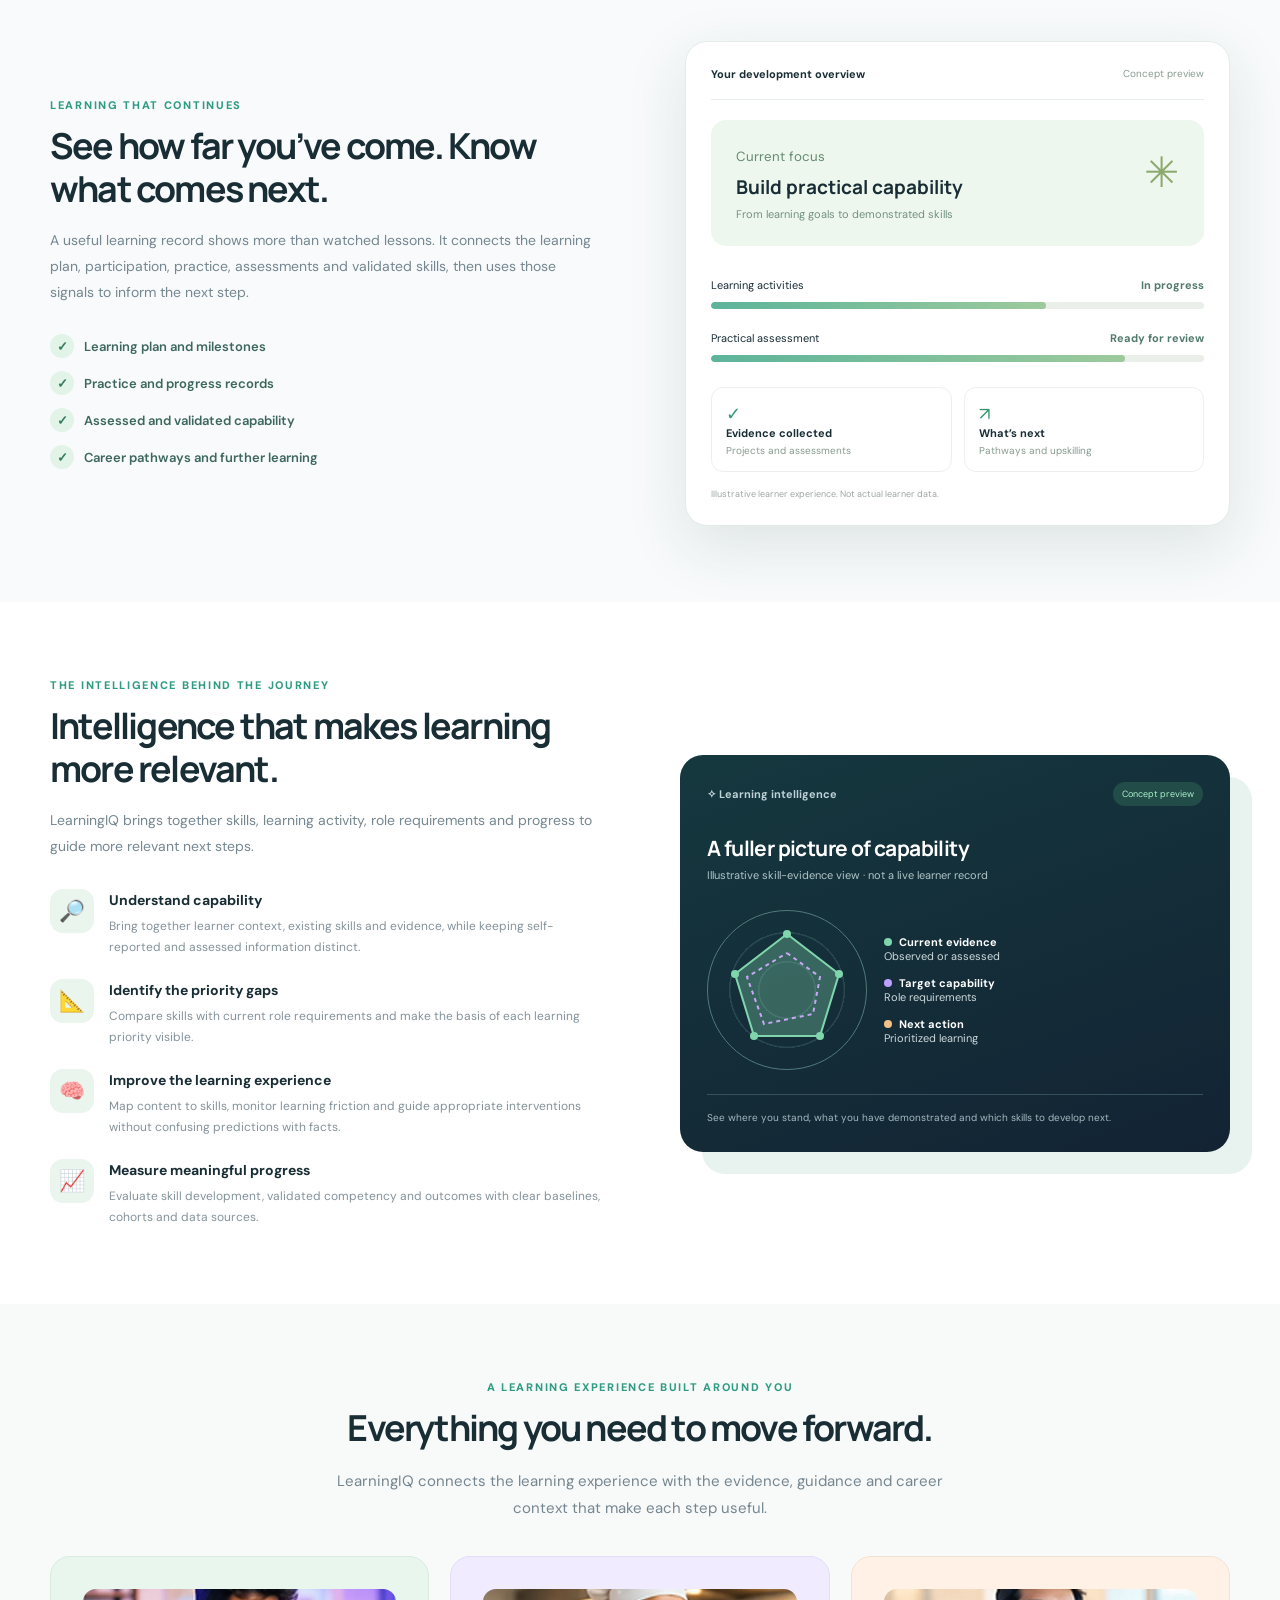
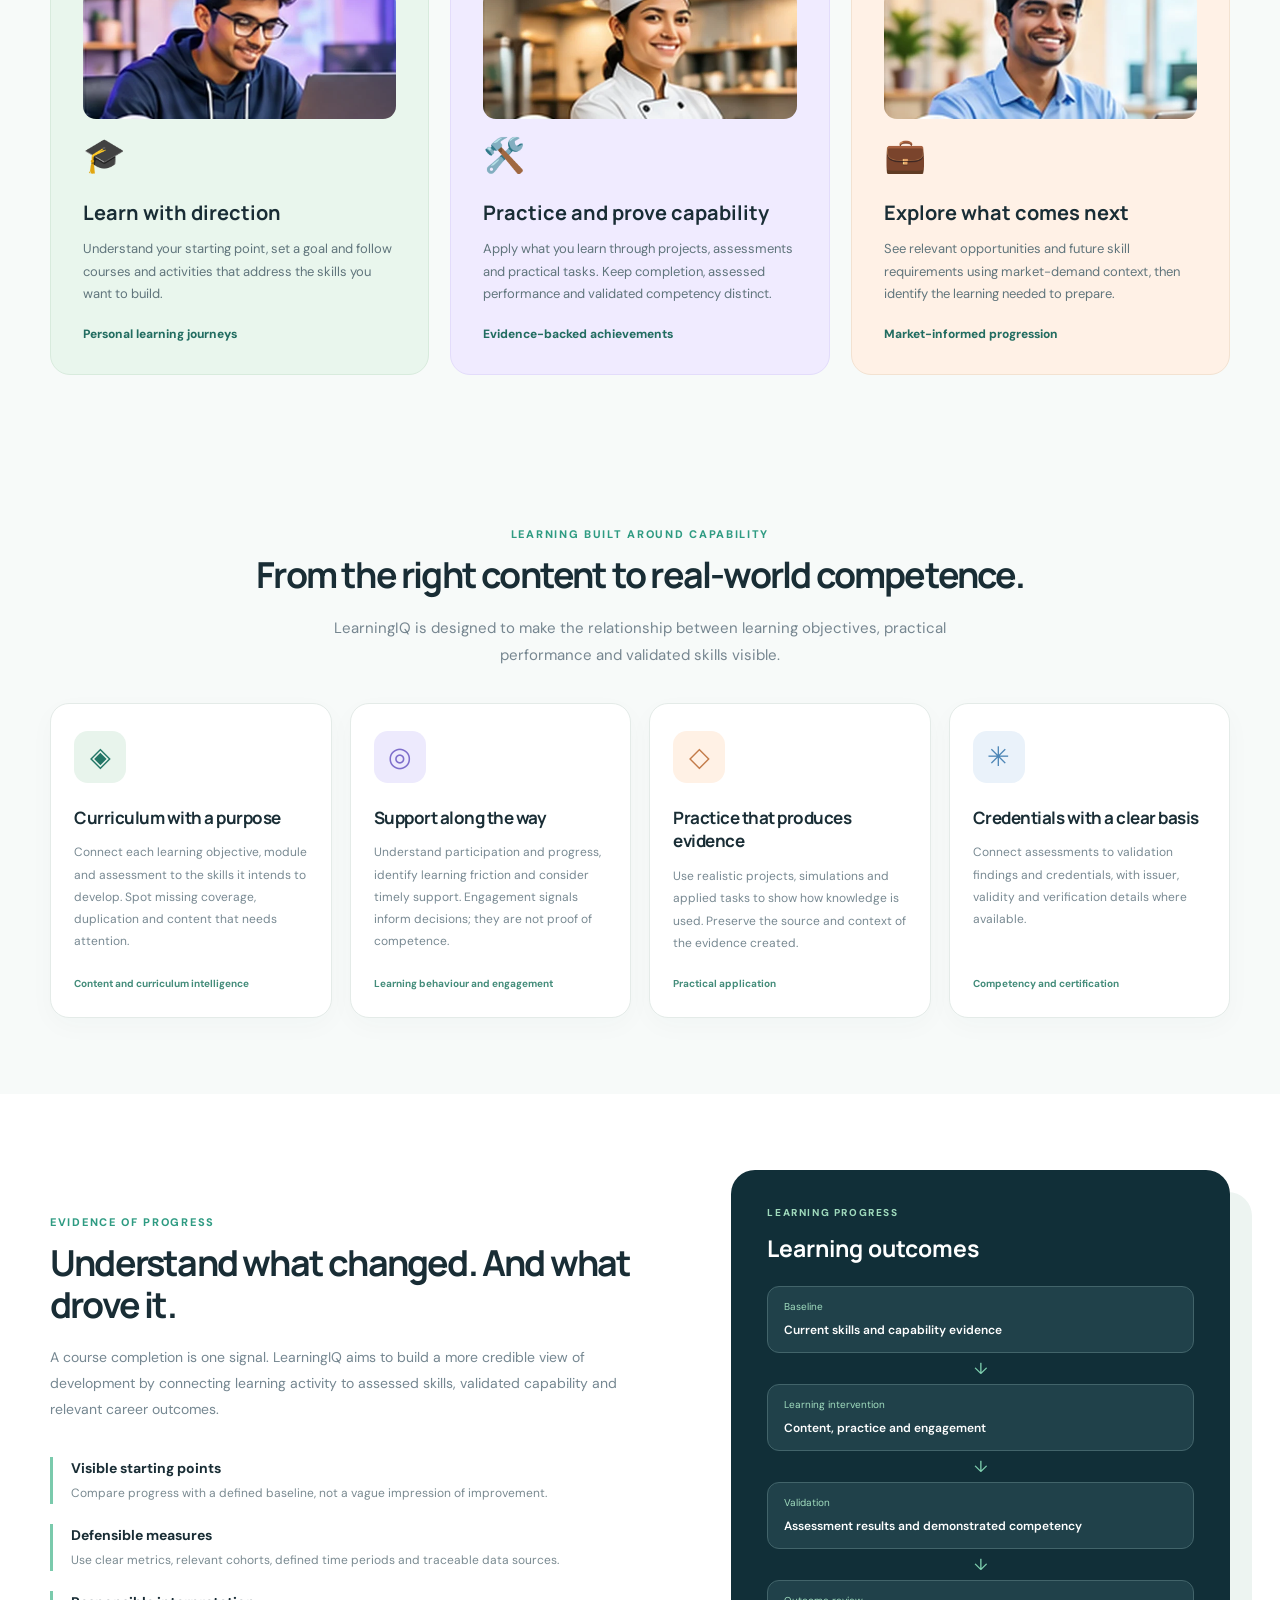
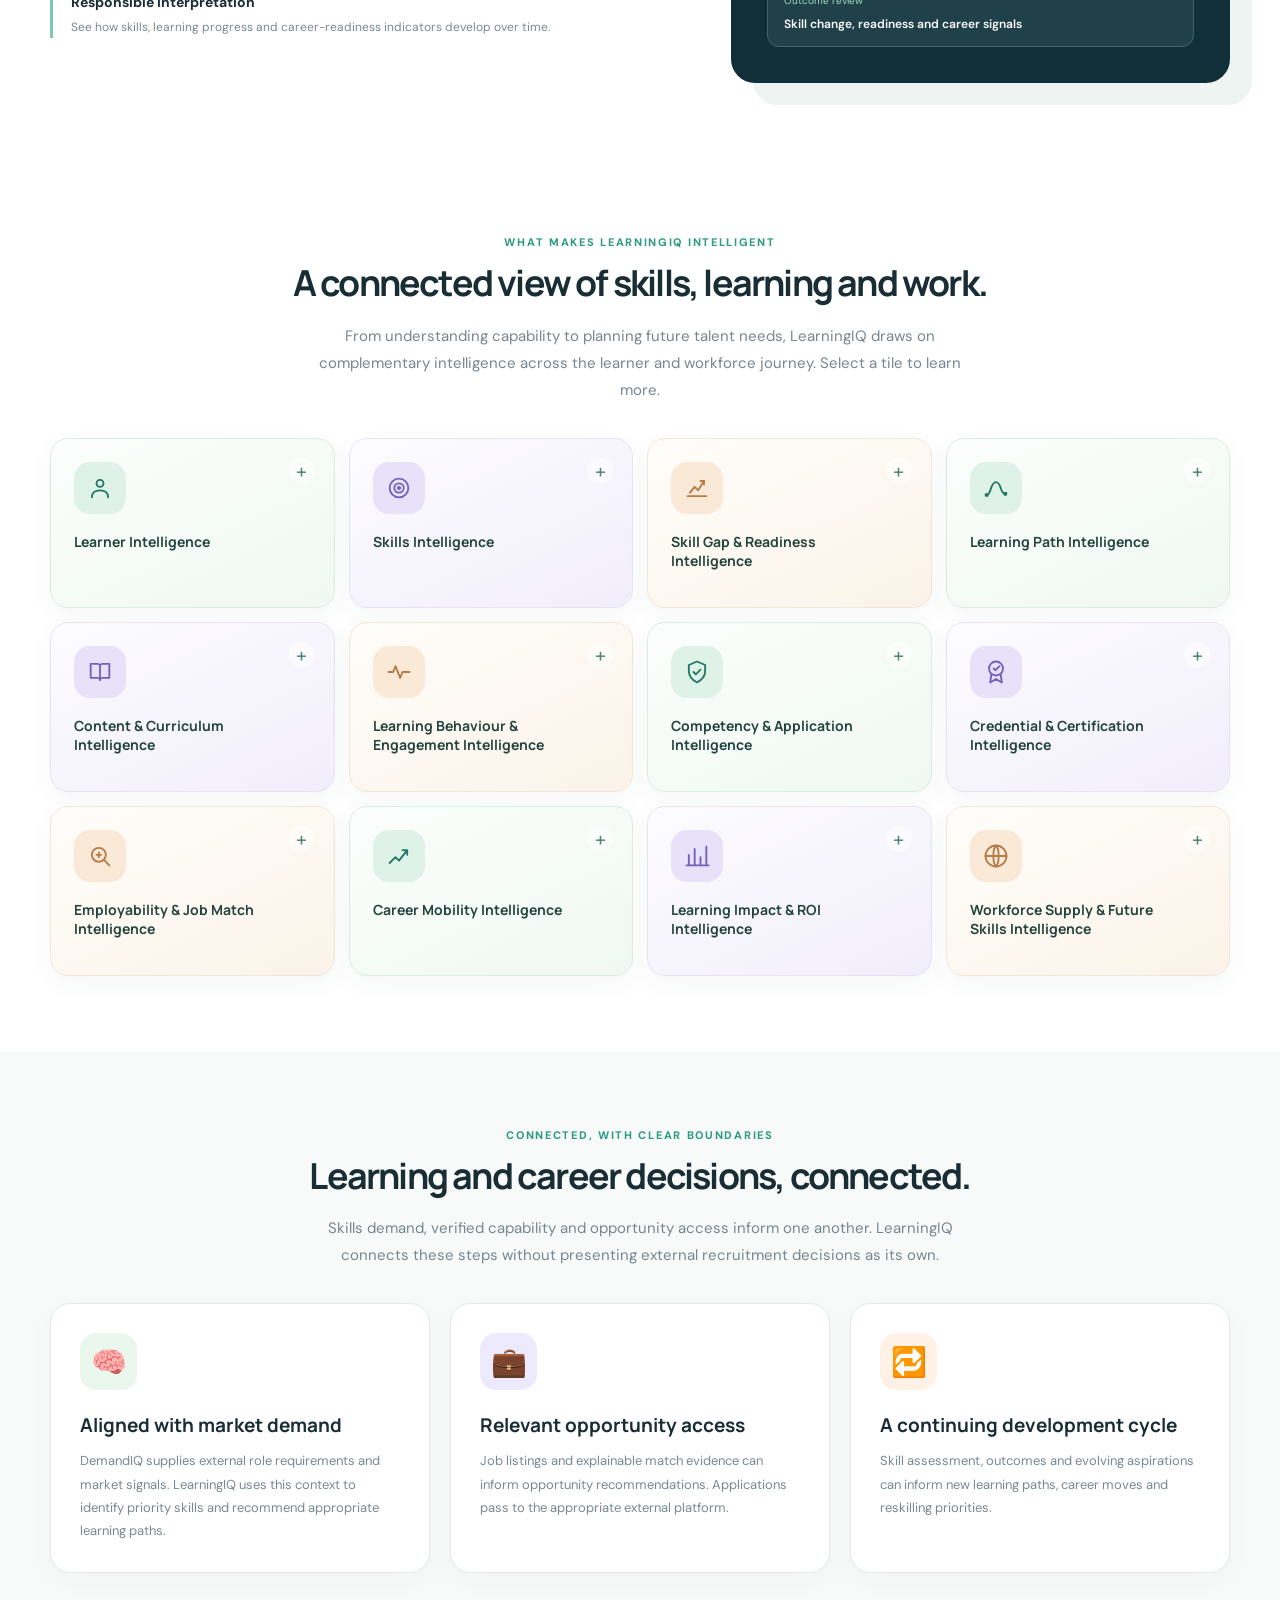
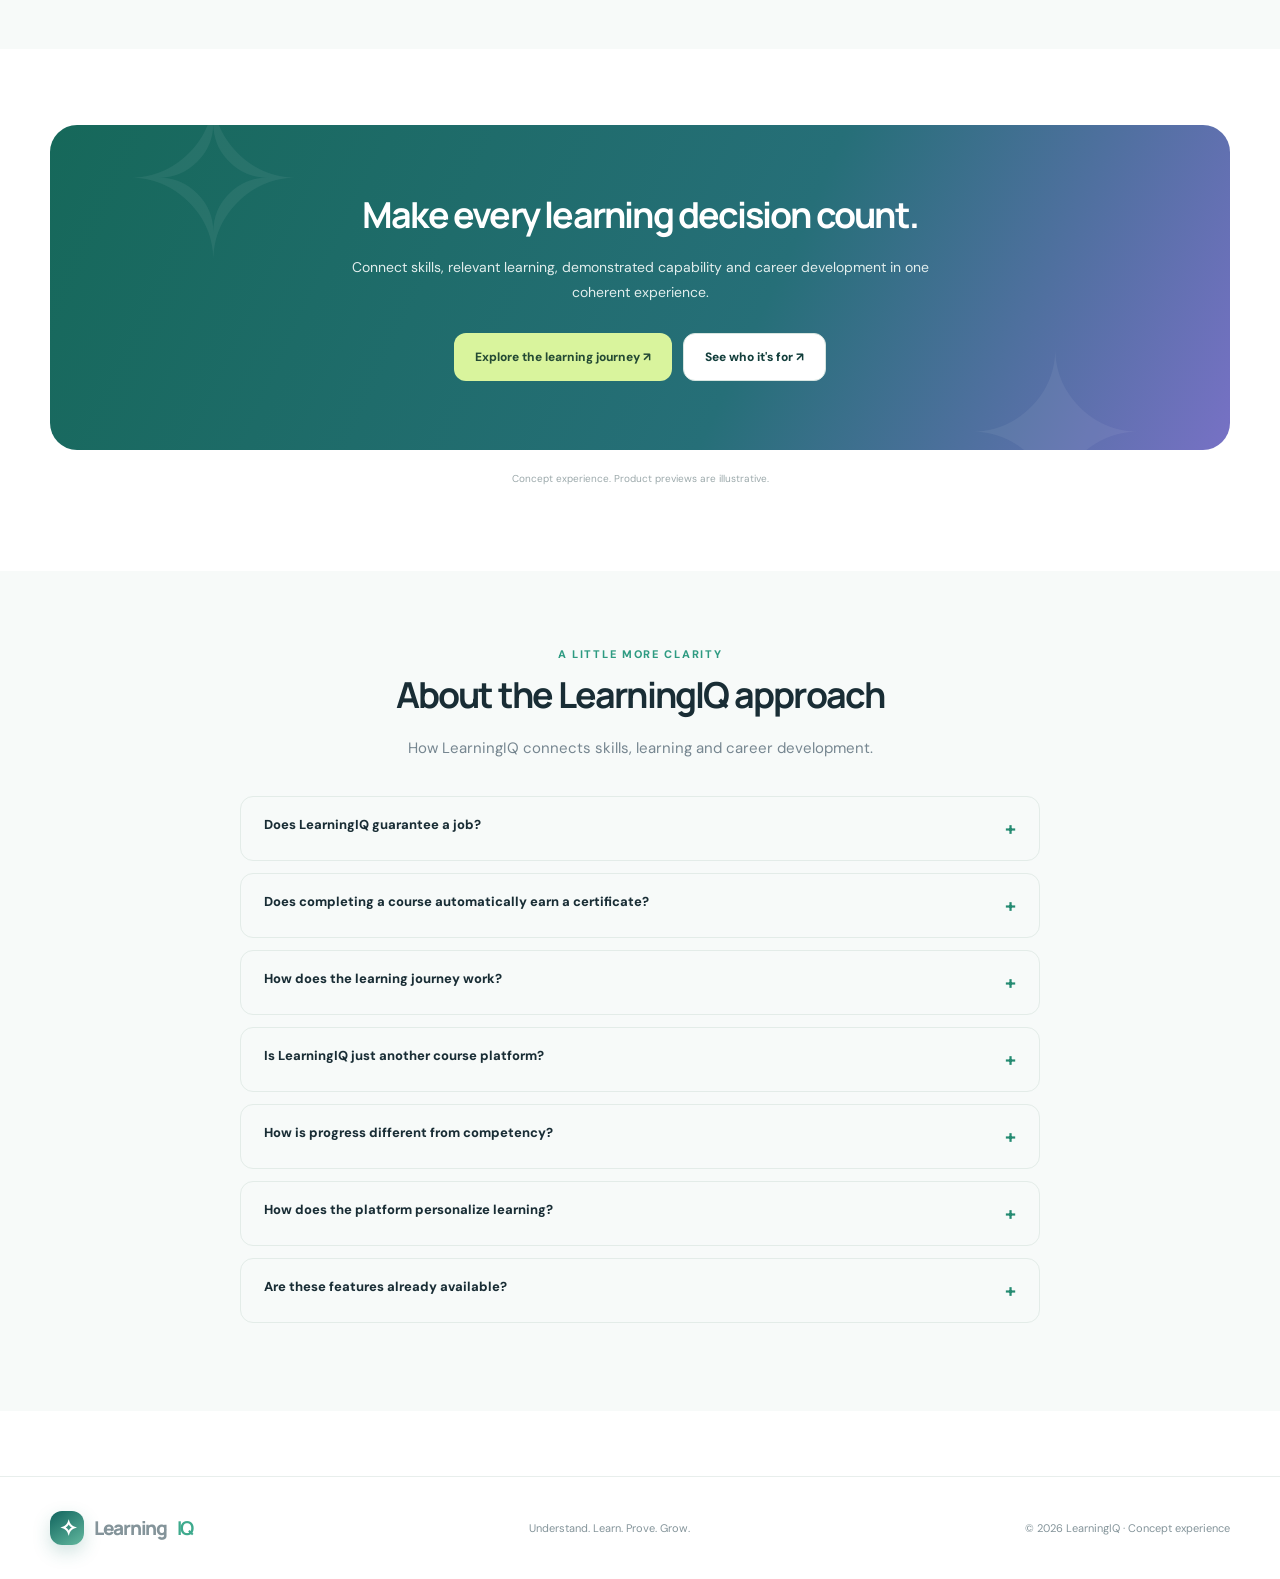
==== commit defa4461: "Remove room to grow block" ====
--- a/index.html
+++ b/index.html
@@ -105,7 +105,6 @@
 <section class="section journey" id="journey"><div class="wrap"><div class="center"><div class="kicker">The connected learning journey</div><h2>Every step builds on the last.</h2><p class="sub">Start with what you know. Build the skills you need. Put them to work, earn recognition for what you can demonstrate, and keep moving forward.</p></div><div aria-label="Explore five connected stages" class="stage-grid" role="group"><button class="stage active" data-stage="0"><div class="stage-icon">🧩</div><h3>Discover</h3></button><button class="stage" data-stage="1"><div class="stage-icon">🗺️</div><h3>Learn</h3></button><button class="stage" data-stage="2"><div class="stage-icon">⚡</div><h3>Achieve</h3></button><button class="stage" data-stage="3"><div class="stage-icon">🛡️</div><h3>Explore</h3></button><button class="stage" data-stage="4"><div class="stage-icon">🚀</div><h3>Grow</h3></button></div><div aria-live="polite" class="stage-detail" id="stage-detail"><div class="stage-detail-copy"><strong>Start with a clearer picture of you.</strong><p>Build a learner profile, assess existing skills and identify gaps against relevant role requirements.</p><div class="phase-chips"><span>Learner profile</span><span>Skills assessment</span><span>Skill-gap analysis</span></div></div><div class="stage-side-mark">Discover your starting point<span>LearningIQ journey preview</span></div></div></div></section><section class="section directions-section" id="directions"><div class="wrap"><div class="split-head"><div><div class="kicker">Where learning begins</div><h2>A path for every ambition.</h2></div><p>Learn something new, progress in your current role, build your livelihood or explore a different career. LearningIQ adapts the path to your goal and the skills you already have.</p></div><div class="ambition-layout"><div aria-label="Choose a learning goal" class="ambition-grid" role="group"><button class="ambition active" data-goal="0"><span class="amb-icon">✦</span><strong>Start something new</strong><small>Explore a skill or an interest</small></button><button class="ambition" data-goal="1"><span class="amb-icon">↗</span><strong>Get better at work</strong><small>Build on your experience</small></button><button class="ambition" data-goal="2"><span class="amb-icon">◈</span><strong>Grow a business</strong><small>Learn for your livelihood</small></button><button class="ambition" data-goal="3"><span class="amb-icon">⌁</span><strong>Change direction</strong><small>Prepare for a new role</small></button></div><div aria-live="polite" class="ambition-preview"><span class="preview-kicker">YOUR DIRECTION</span><h3 id="goal-title">Make room for something new.</h3><p id="goal-desc">Begin with your interests, explore suitable learning and develop confidence through practice.</p><div class="preview-path"><span>Explore</span><i></i><span>Learn</span><i></i><span>Apply</span></div></div></div><div class="field-bar"><span>Explore learning across</span><div class="field-tags"><span>Technology &amp; digital</span><span>Business &amp; livelihoods</span><span>Services &amp; people</span><span>Trades &amp; practical work</span><span>Creative &amp; everyday skills</span></div></div></div></section><section class="section course-universe" id="courses"><div class="wrap">
 <div class="course-head"><div><span class="kicker">Explore learning across industries</span><h2>There’s more than one way to build a future.</h2><p class="course-intro">Explore practical and professional learning across technology, hospitality, automotive, creative fields, business and emerging career paths. From kitchens and workshops to film sets and studios, there is more than one way to build a future.</p></div></div>
 <div class="course-family-grid"><article class="course-family-card tone-blue"><img alt="Learner using a laptop" decoding="async" loading="lazy" src="assets/learning-technology.jpg"/><div class="family-card-body"><h3>Technology &amp; digital</h3><p>Technology is one path, not the only path.</p><button class="family-explore" data-family="0" type="button">Explore courses  ↗</button></div></article><article class="course-family-card tone-teal"><img alt="Hospitality trainee preparing a dish" decoding="async" loading="lazy" src="assets/learning-hospitality.jpg"/><div class="family-card-body"><h3>Hospitality &amp; service</h3><p>Build practical skills for kitchens, hotels, service and tourism.</p><a class="family-explore" href="hospitality.html">Explore hospitality ↗</a></div></article><article class="course-family-card tone-amber"><img alt="Automotive trainee working on a vehicle" decoding="async" loading="lazy" src="assets/learning-automotive.jpg"/><div class="family-card-body"><h3>Automotive engineering</h3><p>Develop skills across software-led mobility and automotive engineering.</p><button class="family-explore" data-family="2" type="button">Explore courses  ↗</button></div></article><article class="course-family-card tone-pink"><img alt="Design learner working with a drawing tablet" decoding="async" loading="lazy" src="assets/learning-design.jpg"/><div class="family-card-body"><h3>Design &amp; creative</h3><p>Combine creative practice with digital and visual skills.</p><button class="family-explore" data-family="3" type="button">Explore courses  ↗</button></div></article><article class="course-family-card tone-purple"><img alt="Business learners working together" decoding="async" loading="lazy" src="assets/learning-business.jpg"/><div class="family-card-body"><h3>Business &amp; workplace</h3><p>Strengthen the skills behind people, sales and hiring.</p><button class="family-explore" data-family="4" type="button">Explore courses  ↗</button></div></article><article class="course-family-card tone-amber"><img alt="Trainee practising practical trade skills in a workshop" decoding="async" loading="lazy" src="assets/learning-trades.jpg"/><div class="family-card-body"><span class="family-count">Practical learning</span><h3>Trades &amp; vocational</h3><p>Electrical work, fabrication, machining, building services and field skills.</p><button class="family-explore" data-family="5" type="button">Explore courses ↗</button></div></article></div><div class="industry-links"><a href="hospitality.html"><span>HOSPITALITY &amp; SERVICES</span><strong>Explore hospitality learning →</strong></a><a href="entertainment.html"><span>ENTERTAINMENT &amp; MEDIA</span><strong>Explore creative learning →</strong></a></div><div class="course-explorer" id="explore-courses"><div class="explorer-header"><div><span class="kicker">Course explorer</span><h3>Find a course that fits your direction.</h3><p>Search or choose a learning area to explore courses.</p></div></div><label class="course-search-label"><span>Search courses or learning areas</span><input autocomplete="off" id="course-search" placeholder="Search a course or learning area…" type="search"/></label><p class="course-result-meta" id="course-result-meta" aria-live="polite"></p><div id="course-results" class="course-accordion"></div></div>
-<div class="course-growth"><div class="growth-symbol">↗</div><div><span class="kicker">Room to grow</span><h3>Practical learning, across every kind of career.</h3><p>Explore learning across technology, hospitality, automotive, design, business and practical trades, with pathways connected to a range of career directions.</p></div></div>
 </div></section><section class="section demand-section" id="market-opportunities"><div class="wrap"><div class="demand-layout"><div class="demand-copy"><div class="kicker">Market-informed learning</div><h2>Your next step should be informed, not uncertain.</h2><p class="demand-intro">LearningIQ connects your existing skills and aspirations with emerging industry needs, market demand and relevant opportunities, helping you identify what to learn next and where it could take you.</p><div class="demand-benefits"><div class="demand-benefit"><span class="demand-benefit-icon">◎</span><div><h3>See where skills are needed</h3><p>Explore roles and career directions informed by market requirements and emerging skills demand.</p></div></div><div class="demand-benefit"><span class="demand-benefit-icon">↗</span><div><h3>Understand what stands between</h3><p>Compare your current, assessed capability with role requirements to identify priority gaps.</p></div></div><div class="demand-benefit"><span class="demand-benefit-icon">✧</span><div><h3>Find a practical route forward</h3><p>Connect skill gaps to targeted learning, practice and future opportunities as your capability develops.</p></div></div></div><a class="demand-link" href="#journey">See how it fits your learning journey <span aria-hidden="true">↗</span></a></div><div aria-label="Illustrative market-informed recommendations preview" class="demand-showcase"><div class="demand-ambient"></div><div class="demand-window"><div class="demand-window-head"><span class="demand-window-mark">✧</span><div><strong>Opportunity intelligence</strong><small>Illustrative LearningIQ experience</small></div><span class="demand-window-dots">•••</span></div><div class="demand-person"><div class="demand-avatar">A</div><div><strong>Your next direction</strong><small>Skills, aspirations and role requirements in one view</small></div></div><div class="demand-label">EXPLORE A CAREER DIRECTION</div><div aria-label="Illustrative career direction" class="demand-tabs" role="group"><button aria-pressed="true" class="active" data-demand="analytics" type="button">Data &amp; analytics</button><button aria-pressed="false" data-demand="operations" type="button">Operations</button><button aria-pressed="false" data-demand="digital" type="button">Digital roles</button></div><div aria-live="polite" id="demand-preview"><div class="demand-role"><span class="demand-role-icon">▥</span><div><strong>Data analyst</strong><small>Example career direction</small></div><span class="demand-match">Explore</span></div><div class="demand-gap-header"><strong>Skills to develop</strong><small>Example, not a live market assessment</small></div><div class="demand-skills"><span>SQL</span><span>Data storytelling</span><span>Business analysis</span></div><div class="demand-next"><span>✦</span><div><strong>Suggested next step</strong><small>Build evidence through a focused learning path and practical projects.</small></div></div></div></div><div class="demand-float"><span>↗</span><div><strong>Market context + learner evidence</strong><small>Recommendations with a clear basis</small></div></div></div></div><div class="demand-bottom"><span><b>Market signals</b><small>Role requirements and changing demand</small></span><span class="demand-bottom-arrow">→</span><span><b>Skills intelligence</b><small>Current ability and priority gaps</small></span><span class="demand-bottom-arrow">→</span><span><b>Learning &amp; opportunity</b><small>Targeted development and relevant paths</small></span></div><p class="demand-footnote">Market and role insights from DemandIQ help LearningIQ recommend relevant skills, learning paths and career opportunities.</p></div></section><section class="section certification-section" id="certification"><div class="wrap cert-layout"><div class="cert-art"><div class="cert-glow"></div><article aria-label="Illustrative LearningIQ certificate" class="certificate-preview"><div class="cert-top"><span class="cert-brand">✧ Learning<strong>IQ</strong></span><span class="cert-verification">ISSUER VERIFICATION</span></div><div class="cert-seal">✦</div><p class="cert-overline">CERTIFICATE OF COMPETENCY</p><h3>Skills demonstrated.<br/>Achievement recognized.</h3><div class="cert-rule"></div><p class="cert-detail">Awarded against defined assessment criteria and supporting evidence</p><div class="cert-bottom"><span>Credential reference<br/><strong>Illustrative ID</strong></span><span>Verification<br/><strong>Issuer / validity check</strong></span></div></article><div class="cert-float">✓ <span><strong>Evidence reviewed</strong><small>Assessment and validation</small></span></div></div><div class="cert-copy"><div class="kicker">Certification and recognition</div><h2>Show what you can do. With evidence behind it.</h2><p class="feature-intro">Learning should lead to more than a completion badge. LearningIQ connects practical assessments, competency decisions and credentials, so achievements have a clear basis and can be checked where issuer verification is available.</p><div class="cert-points"><div><span class="cert-point-icon">◎</span><div><strong>Know what is expected</strong><p>Understand the requirements, evaluation criteria and evidence needed before an assessment.</p></div></div><div><span class="cert-point-icon">◇</span><div><strong>Put your skills into practice</strong><p>Submit work, complete practical tasks or take assessments that demonstrate capability.</p></div></div><div><span class="cert-point-icon">✓</span><div><strong>Earn a credible credential</strong><p>Keep the assessment result, validation finding and credential record distinct, with issuer and validity details when supported.</p></div></div></div><a class="cert-link" href="#journey">Explore the learning journey <span>↗</span></a></div></div></section><section class="section soft growth-section" id="progress"><div class="wrap growth-layout"><div class="growth-copy"><div class="kicker">Learning that continues</div><h2>See how far you’ve come. Know what comes next.</h2><p class="feature-intro">A useful learning record shows more than watched lessons. It connects the learning plan, participation, practice, assessments and validated skills, then uses those signals to inform the next step.</p><div class="growth-list"><span>Learning plan and milestones</span><span>Practice and progress records</span><span>Assessed and validated capability</span><span>Career pathways and further learning</span></div></div><div class="growth-widget"><div class="widget-top"><strong>Your development overview</strong><span>Concept preview</span></div><div class="widget-hero"><div><small>Current focus</small><h3>Build practical capability</h3><p>From learning goals to demonstrated skills</p></div><span class="widget-icon">✳</span></div><div class="widget-track"><div class="track-row"><span>Learning activities</span><strong>In progress</strong></div><div class="track-line"><i style="width:68%"></i></div><div class="track-row"><span>Practical assessment</span><strong>Ready for review</strong></div><div class="track-line"><i style="width:84%"></i></div></div><div class="widget-footer"><div><span>✓</span><strong>Evidence collected</strong><small>Projects and assessments</small></div><div><span>↗</span><strong>What’s next</strong><small>Pathways and upskilling</small></div></div><small class="mock-disclaimer">Illustrative learner experience. Not actual learner data.</small></div></div></section>
 <section class="section" id="intelligence"><div class="wrap"><div class="feature-split"><div><div class="kicker">The intelligence behind the journey</div><h2>Intelligence that makes learning more relevant.</h2><p class="feature-intro">LearningIQ brings together skills, learning activity, role requirements and progress to guide more relevant next steps.</p><div class="feature-list"><div class="feature-item"><span class="fi">🔎</span><div><strong>Understand capability</strong><p>Bring together learner context, existing skills and evidence, while keeping self-reported and assessed information distinct.</p></div></div><div class="feature-item"><span class="fi">📐</span><div><strong>Identify the priority gaps</strong><p>Compare skills with current role requirements and make the basis of each learning priority visible.</p></div></div><div class="feature-item"><span class="fi">🧠</span><div><strong>Improve the learning experience</strong><p>Map content to skills, monitor learning friction and guide appropriate interventions without confusing predictions with facts.</p></div></div><div class="feature-item"><span class="fi">📈</span><div><strong>Measure meaningful progress</strong><p>Evaluate skill development, validated competency and outcomes with clear baselines, cohorts and data sources.</p></div></div></div></div><div aria-label="Conceptual LearningIQ intelligence dashboard" class="intelligence-preview"><div class="preview-top"><strong>✧ Learning intelligence</strong><span>Concept preview</span></div><h3 class="preview-title">A fuller picture of capability</h3><div class="preview-sub">Illustrative skill-evidence view · not a live learner record</div><div class="radar"><div class="radar-ring"><svg aria-hidden="true" viewbox="0 0 140 140"><polygon fill="#80d6ac55" points="70,14 122,54 103,116 37,116 18,54" stroke="#80d6ac" stroke-width="2"></polygon><polyline fill="none" points="70,33 103,57 96,94 47,104 30,57 70,33" stroke="#c6a8f4" stroke-dasharray="4 4" stroke-width="2"></polyline><circle cx="70" cy="14" fill="#80d6ac" r="4"></circle><circle cx="122" cy="54" fill="#80d6ac" r="4"></circle><circle cx="103" cy="116" fill="#80d6ac" r="4"></circle><circle cx="37" cy="116" fill="#80d6ac" r="4"></circle><circle cx="18" cy="54" fill="#80d6ac" r="4"></circle></svg></div><div class="radar-legend"><div><i></i><b>Current evidence</b><br/>Observed or assessed</div><div><i></i><b>Target capability</b><br/>Role requirements</div><div><i></i><b>Next action</b><br/>Prioritized learning</div></div></div><div class="preview-note">See where you stand, what you have demonstrated and which skills to develop next.</div></div></div></div></section>
 <section class="section soft" id="for-whom"><div class="wrap"><div class="center"><div class="kicker">A learning experience built around you</div><h2>Everything you need to move forward.</h2><p class="sub">LearningIQ connects the learning experience with the evidence, guidance and career context that make each step useful.</p></div><div class="audience"><article class="aud-card"><img alt="Learner using a laptop" class="human-accent-photo" loading="lazy" src="[data-uri]"/><div class="aud-icon">🎓</div><h3>Learn with direction</h3><p>Understand your starting point, set a goal and follow courses and activities that address the skills you want to build.</p><div class="aud-footer">Personal learning journeys</div></article><article class="aud-card"><img alt="Culinary learner in training" class="human-accent-photo" loading="lazy" src="[data-uri]"/><div class="aud-icon">🛠️</div><h3>Practice and prove capability</h3><p>Apply what you learn through projects, assessments and practical tasks. Keep completion, assessed performance and validated competency distinct.</p><div class="aud-footer">Evidence-backed achievements</div></article><article class="aud-card"><img alt="Professional learner preparing for the next step" class="human-accent-photo" loading="lazy" src="[data-uri]"/><div class="aud-icon">💼</div><h3>Explore what comes next</h3><p>See relevant opportunities and future skill requirements using market-demand context, then identify the learning needed to prepare.</p><div class="aud-footer">Market-informed progression</div></article></div></div></section>
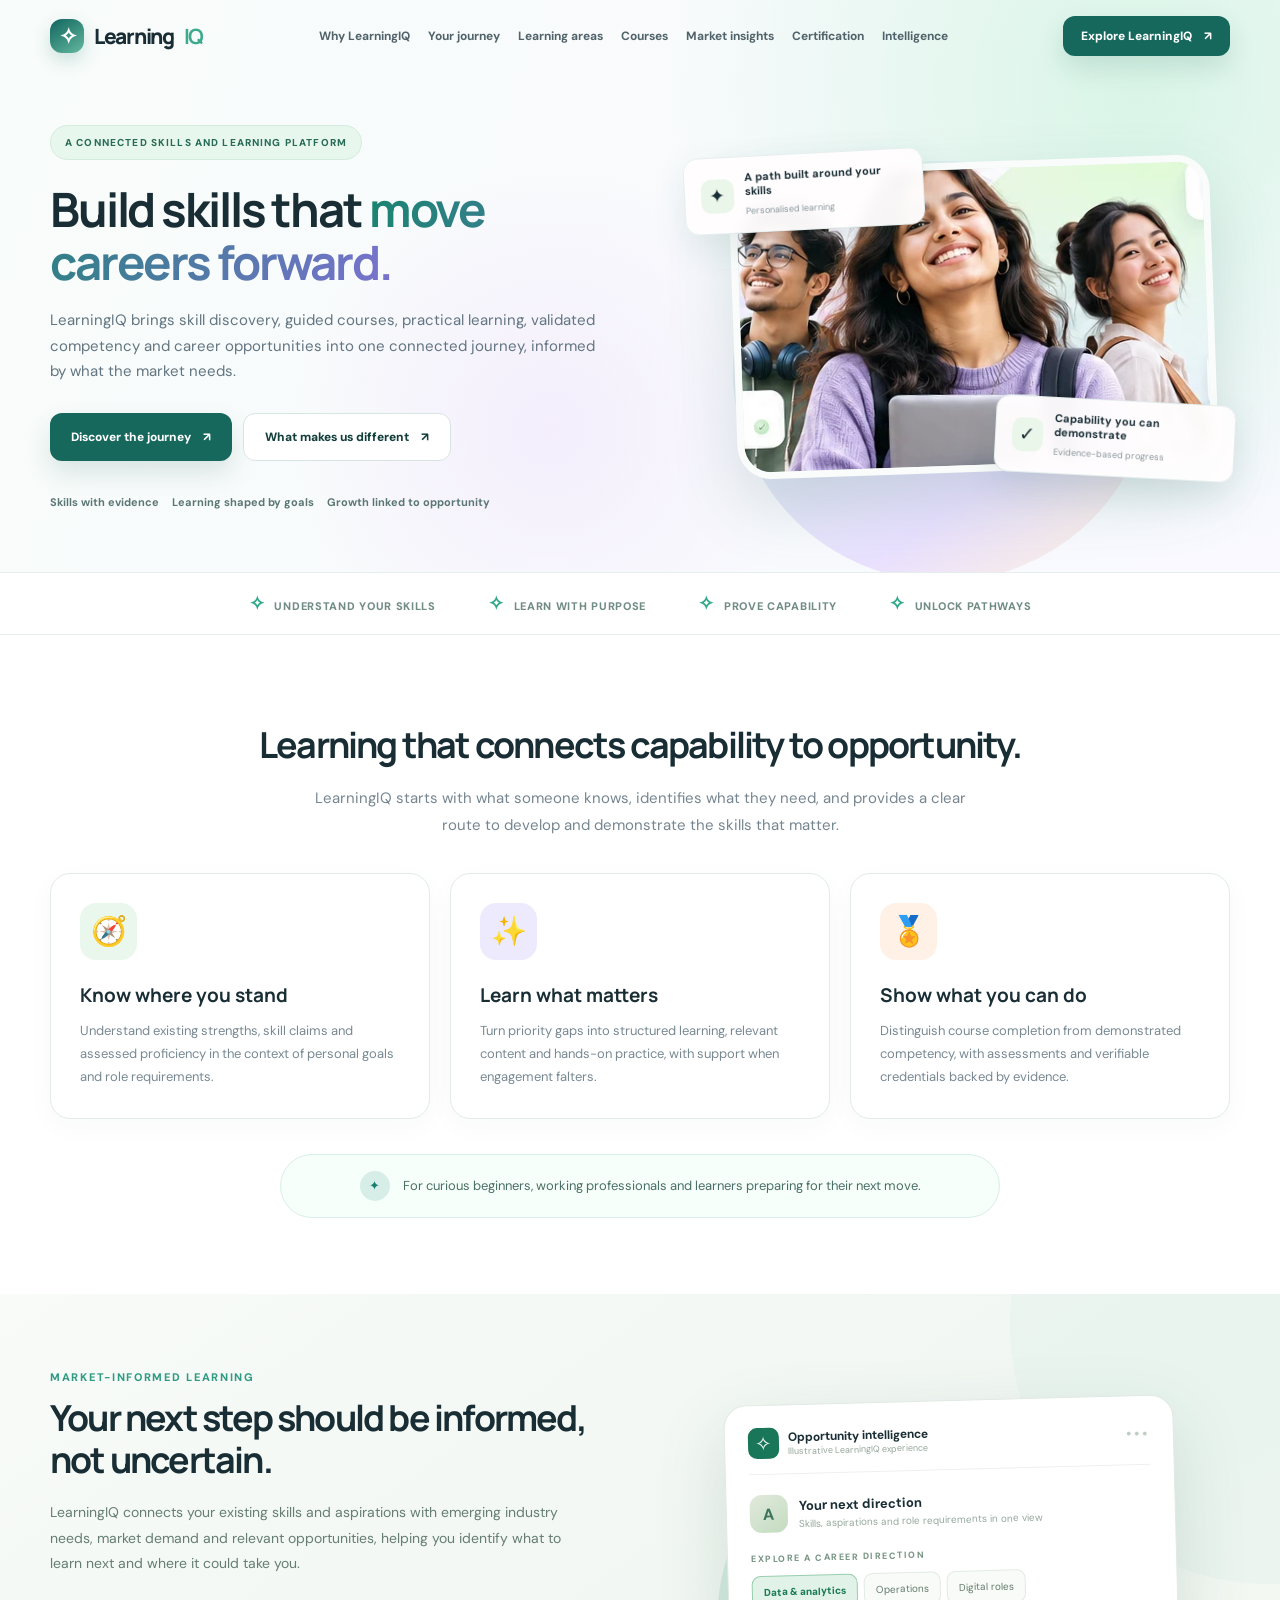
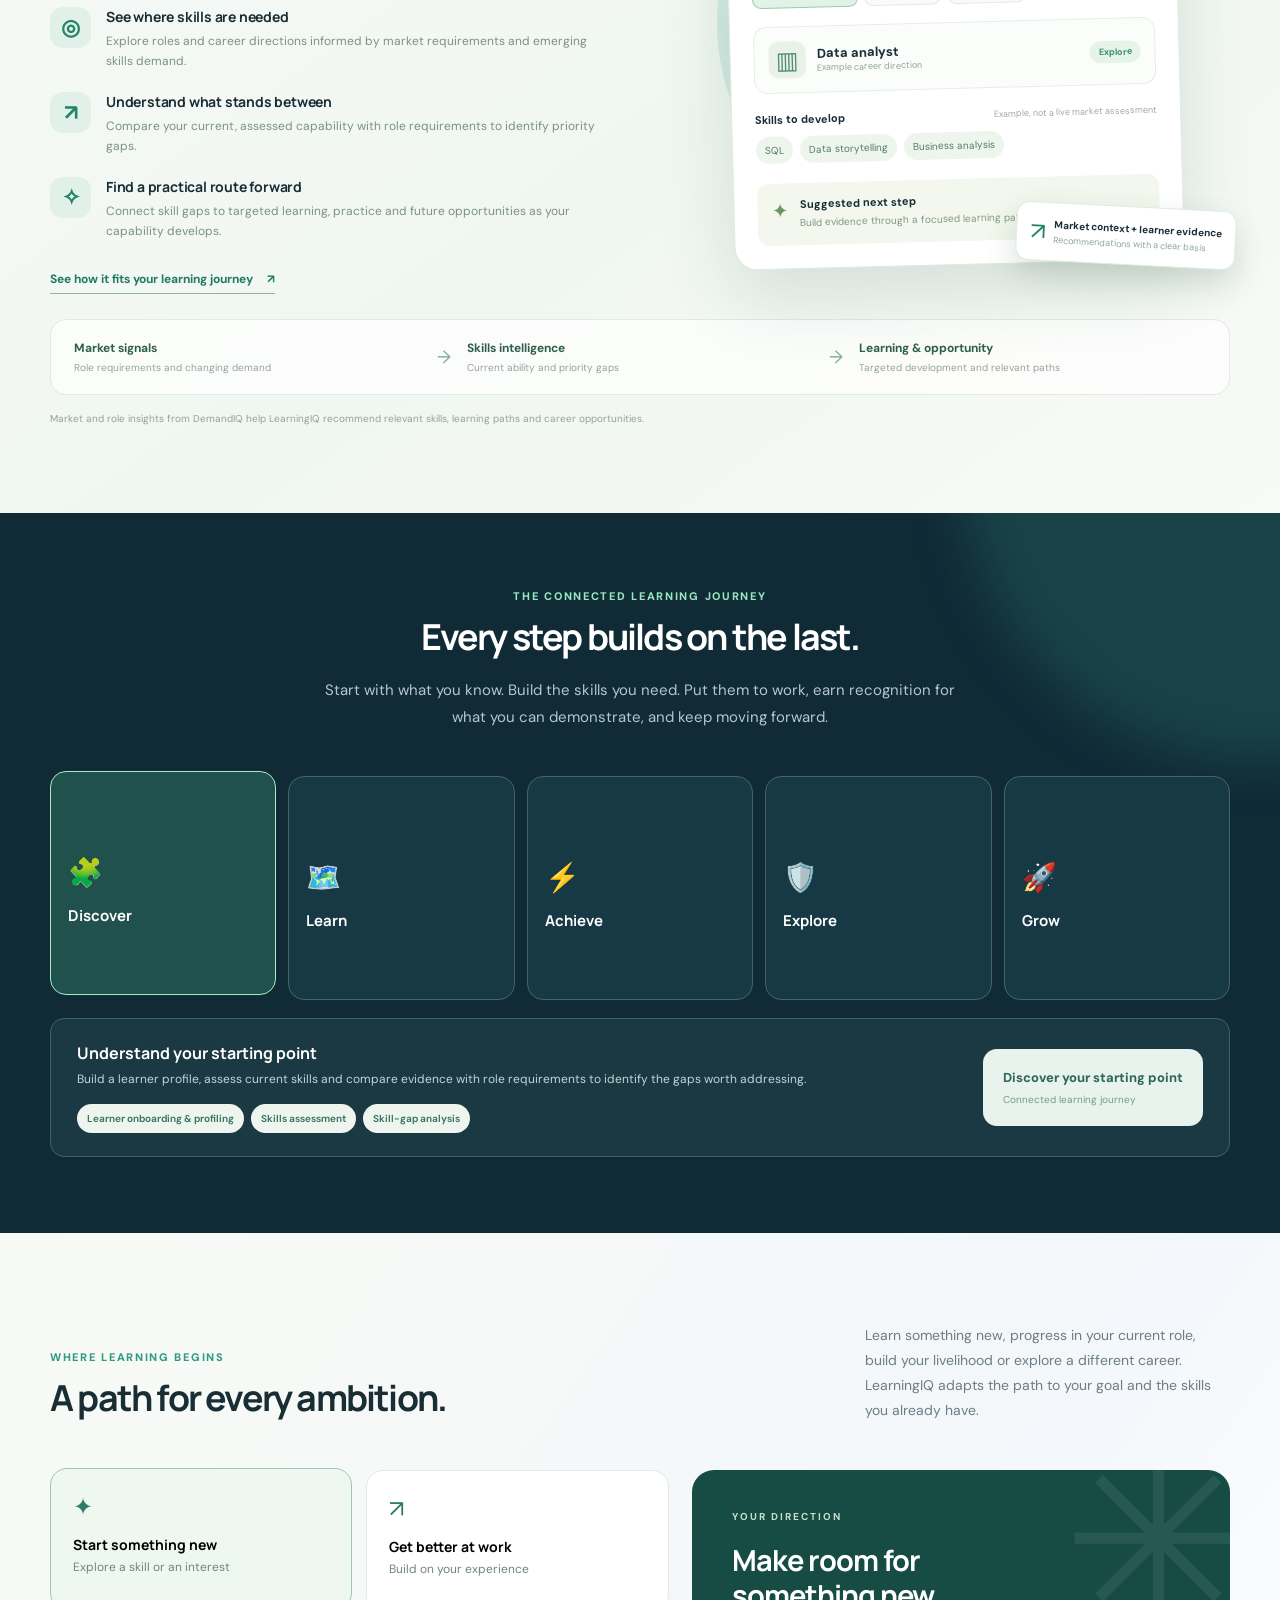
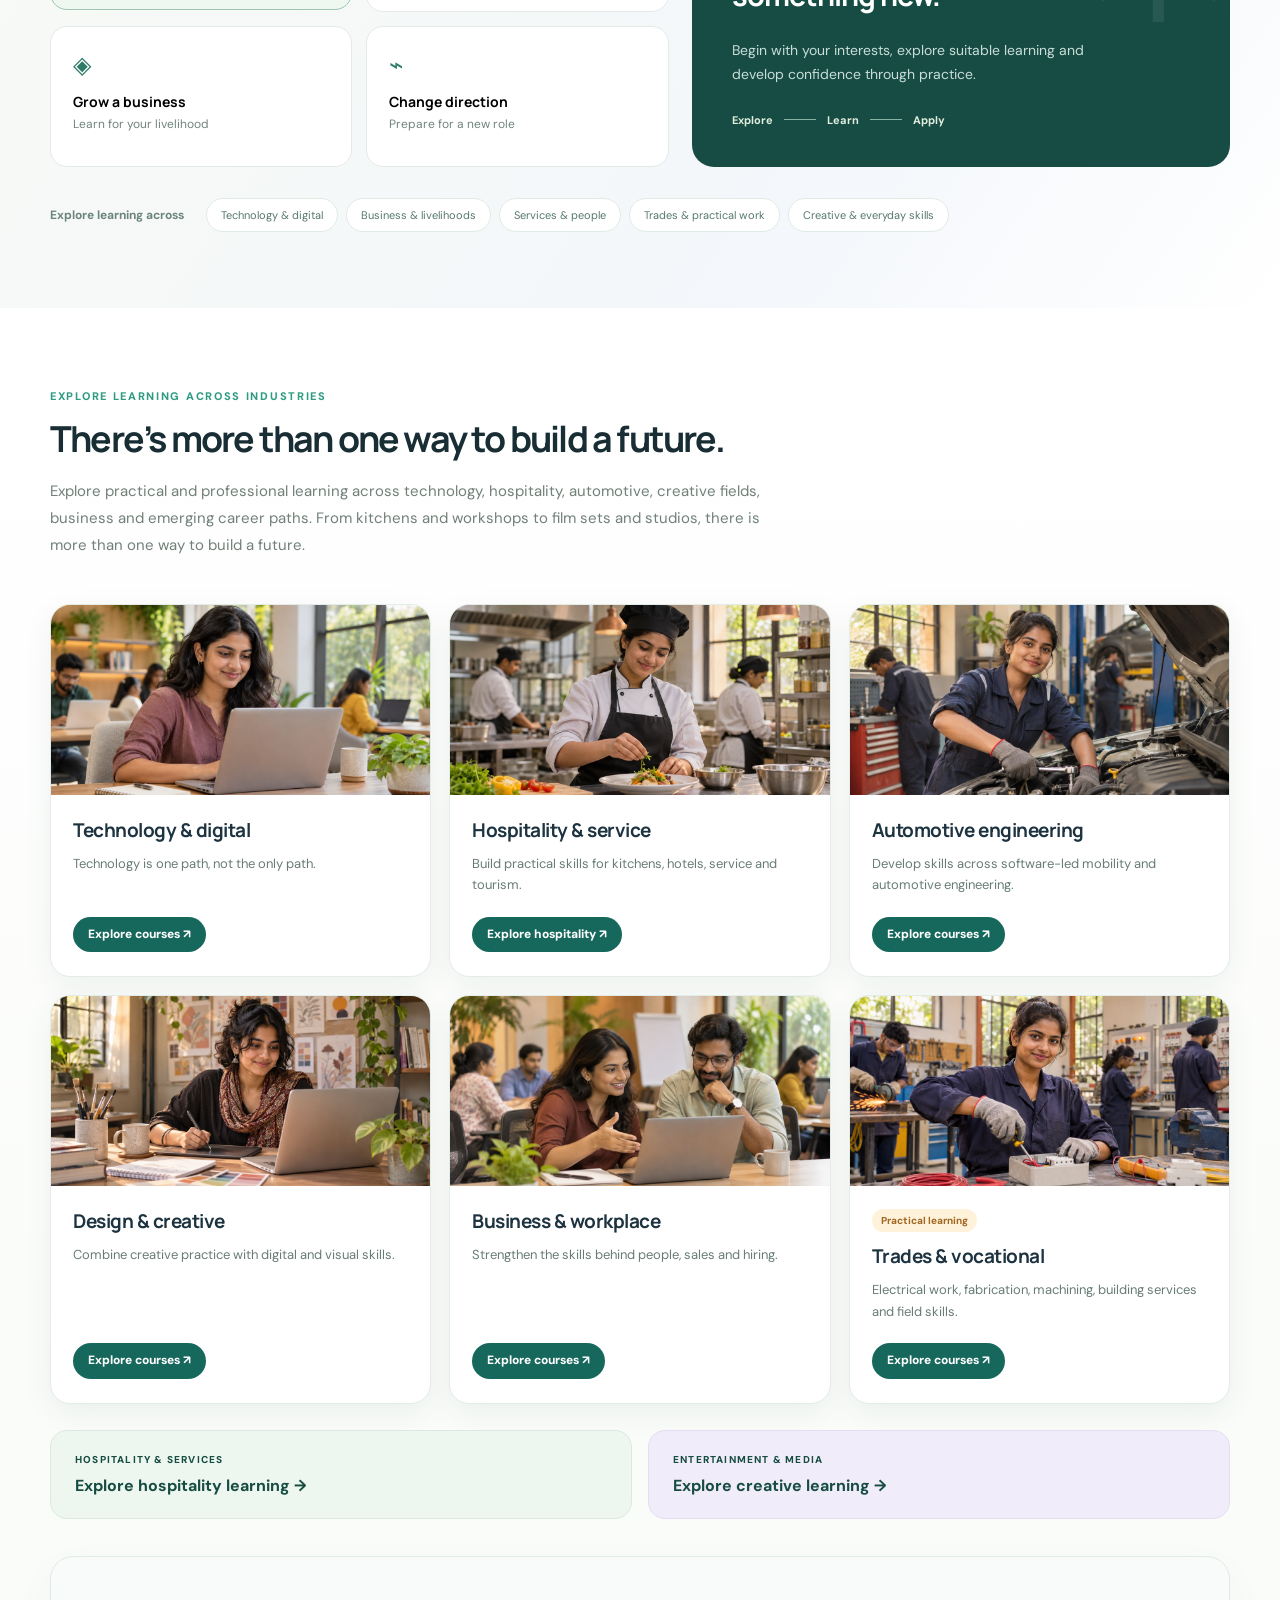
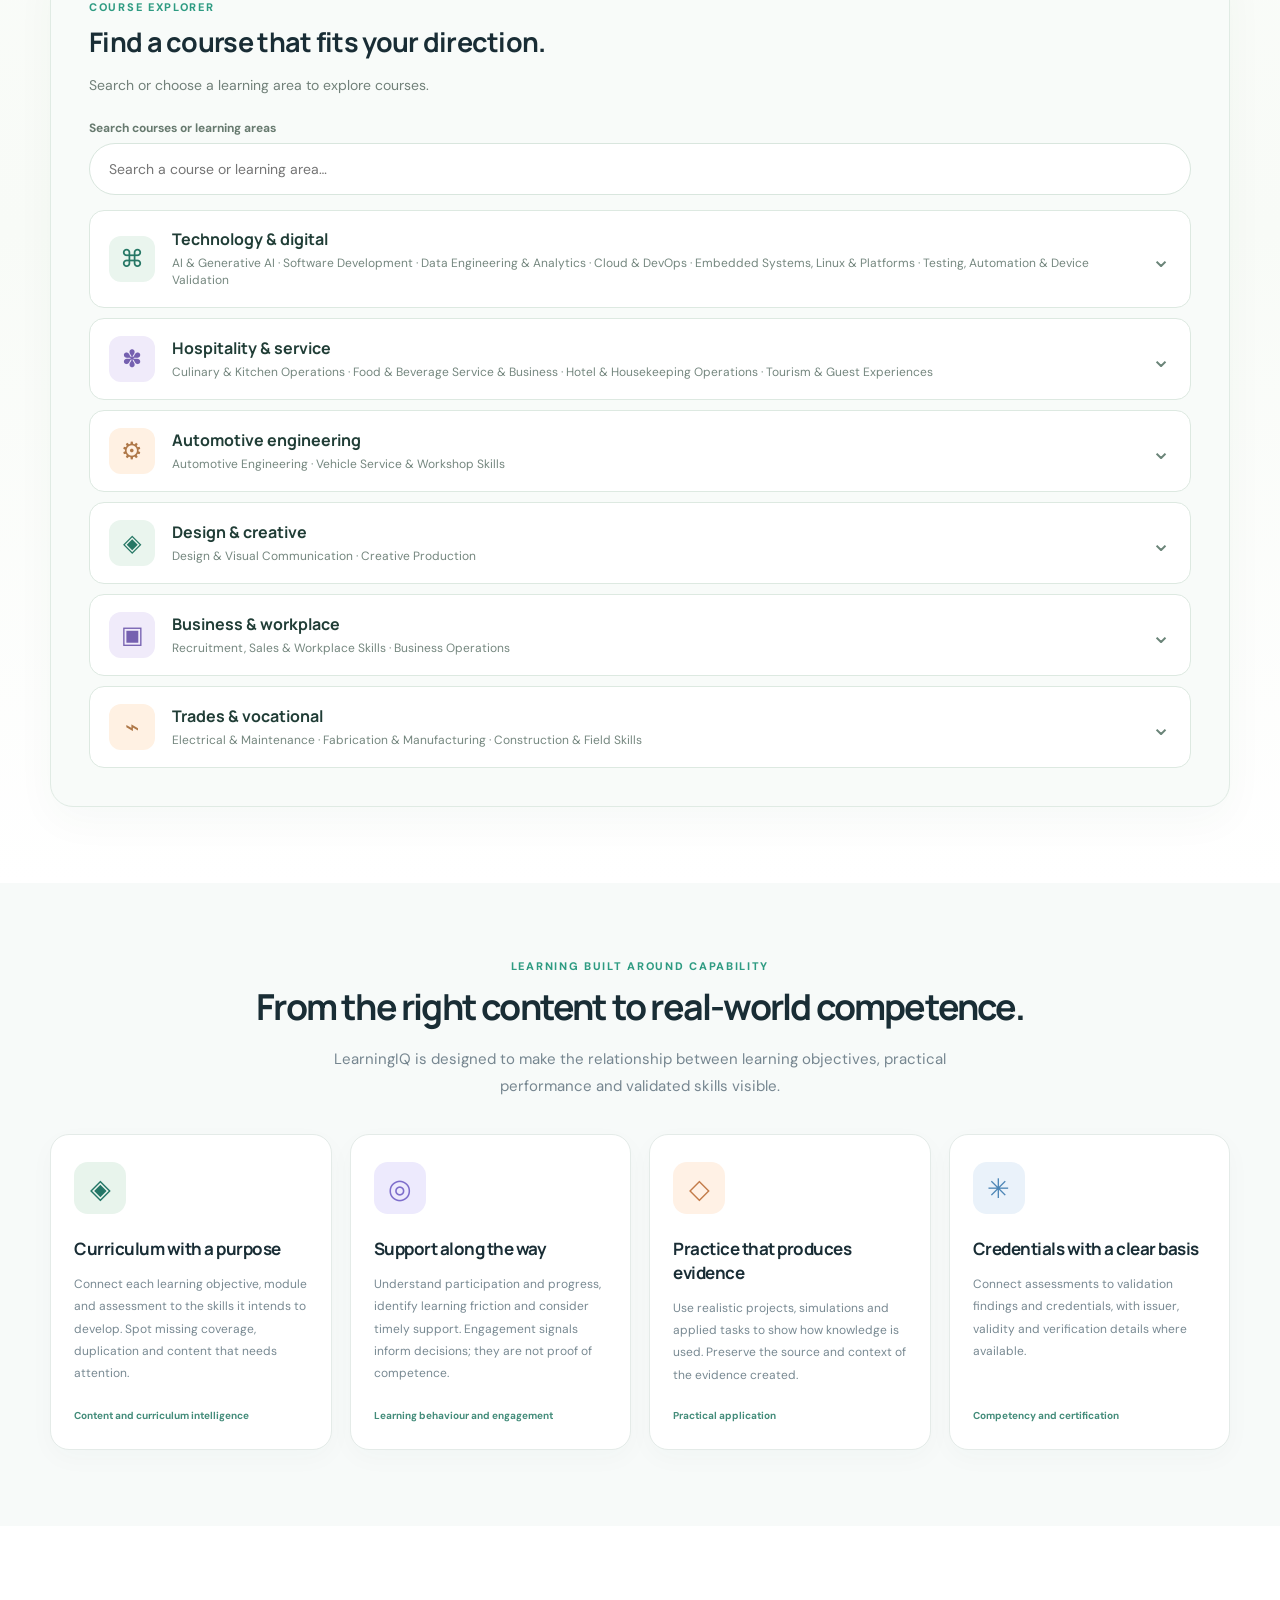
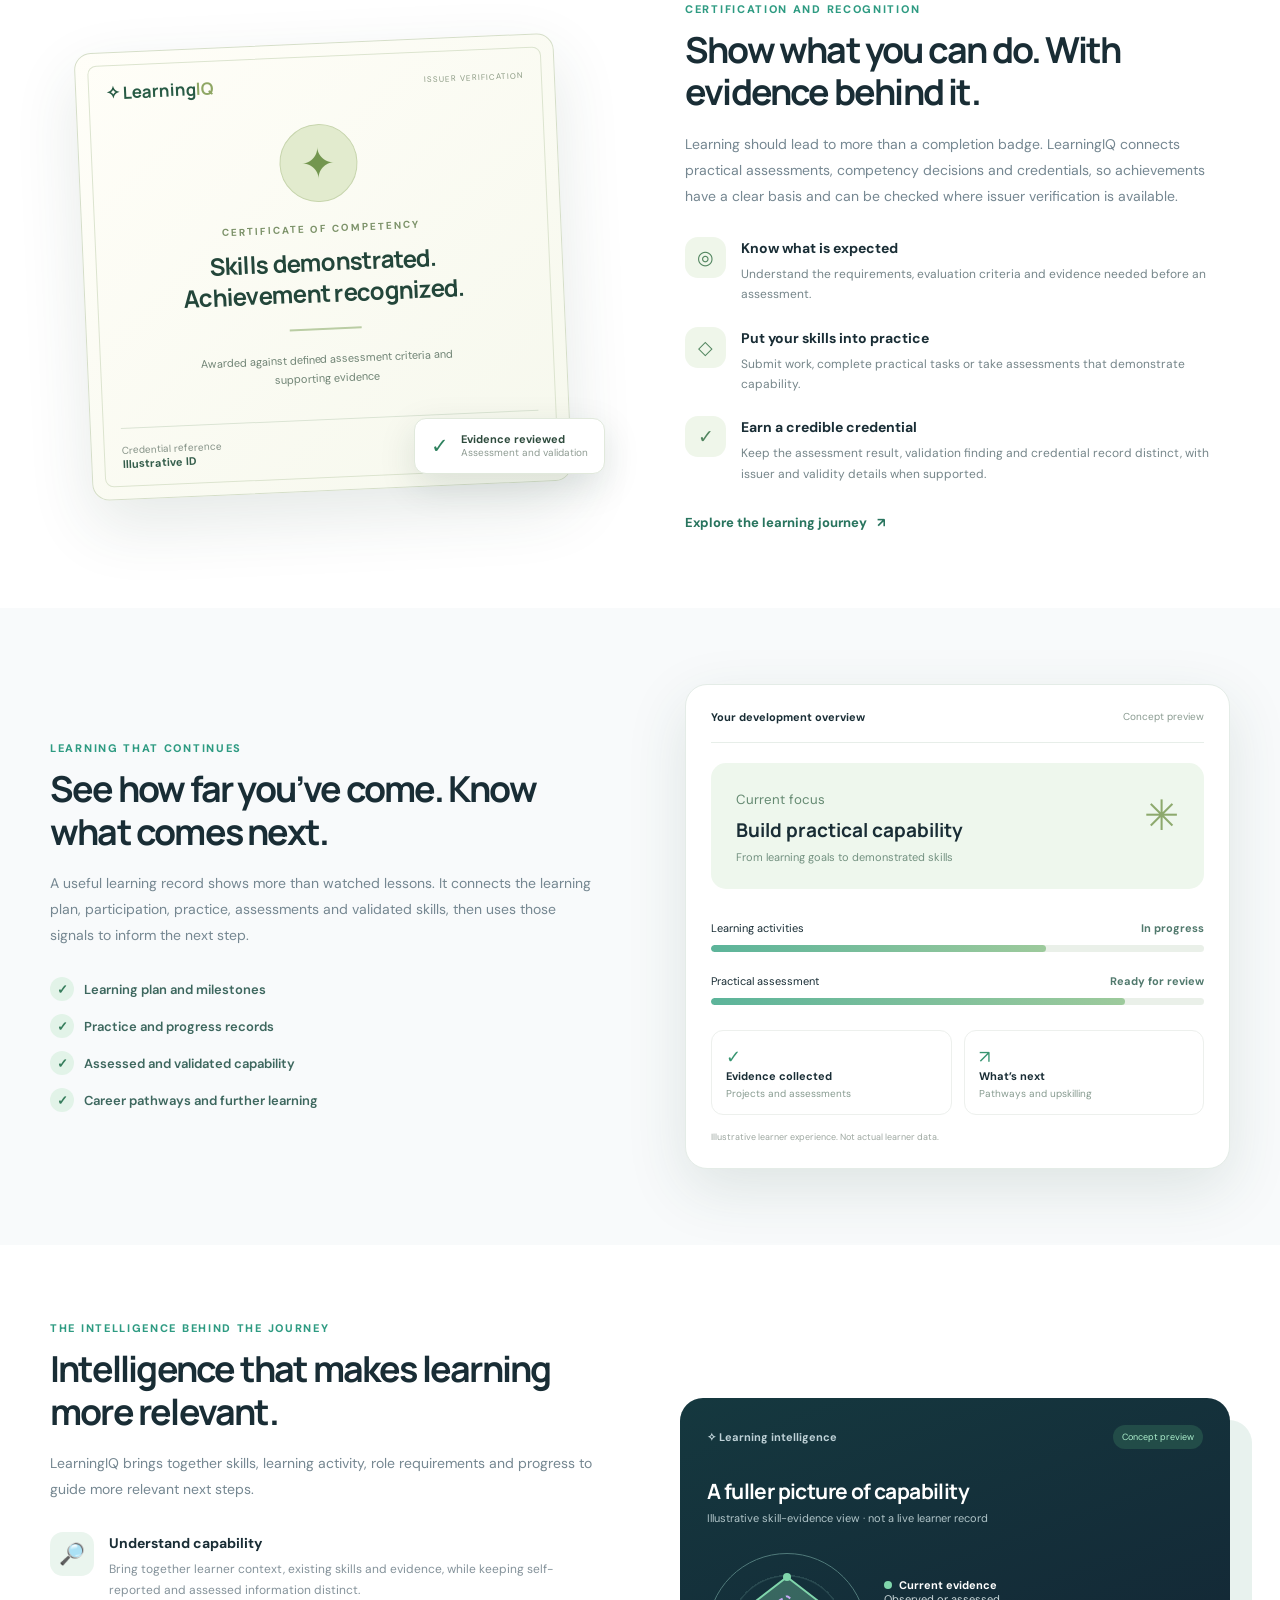
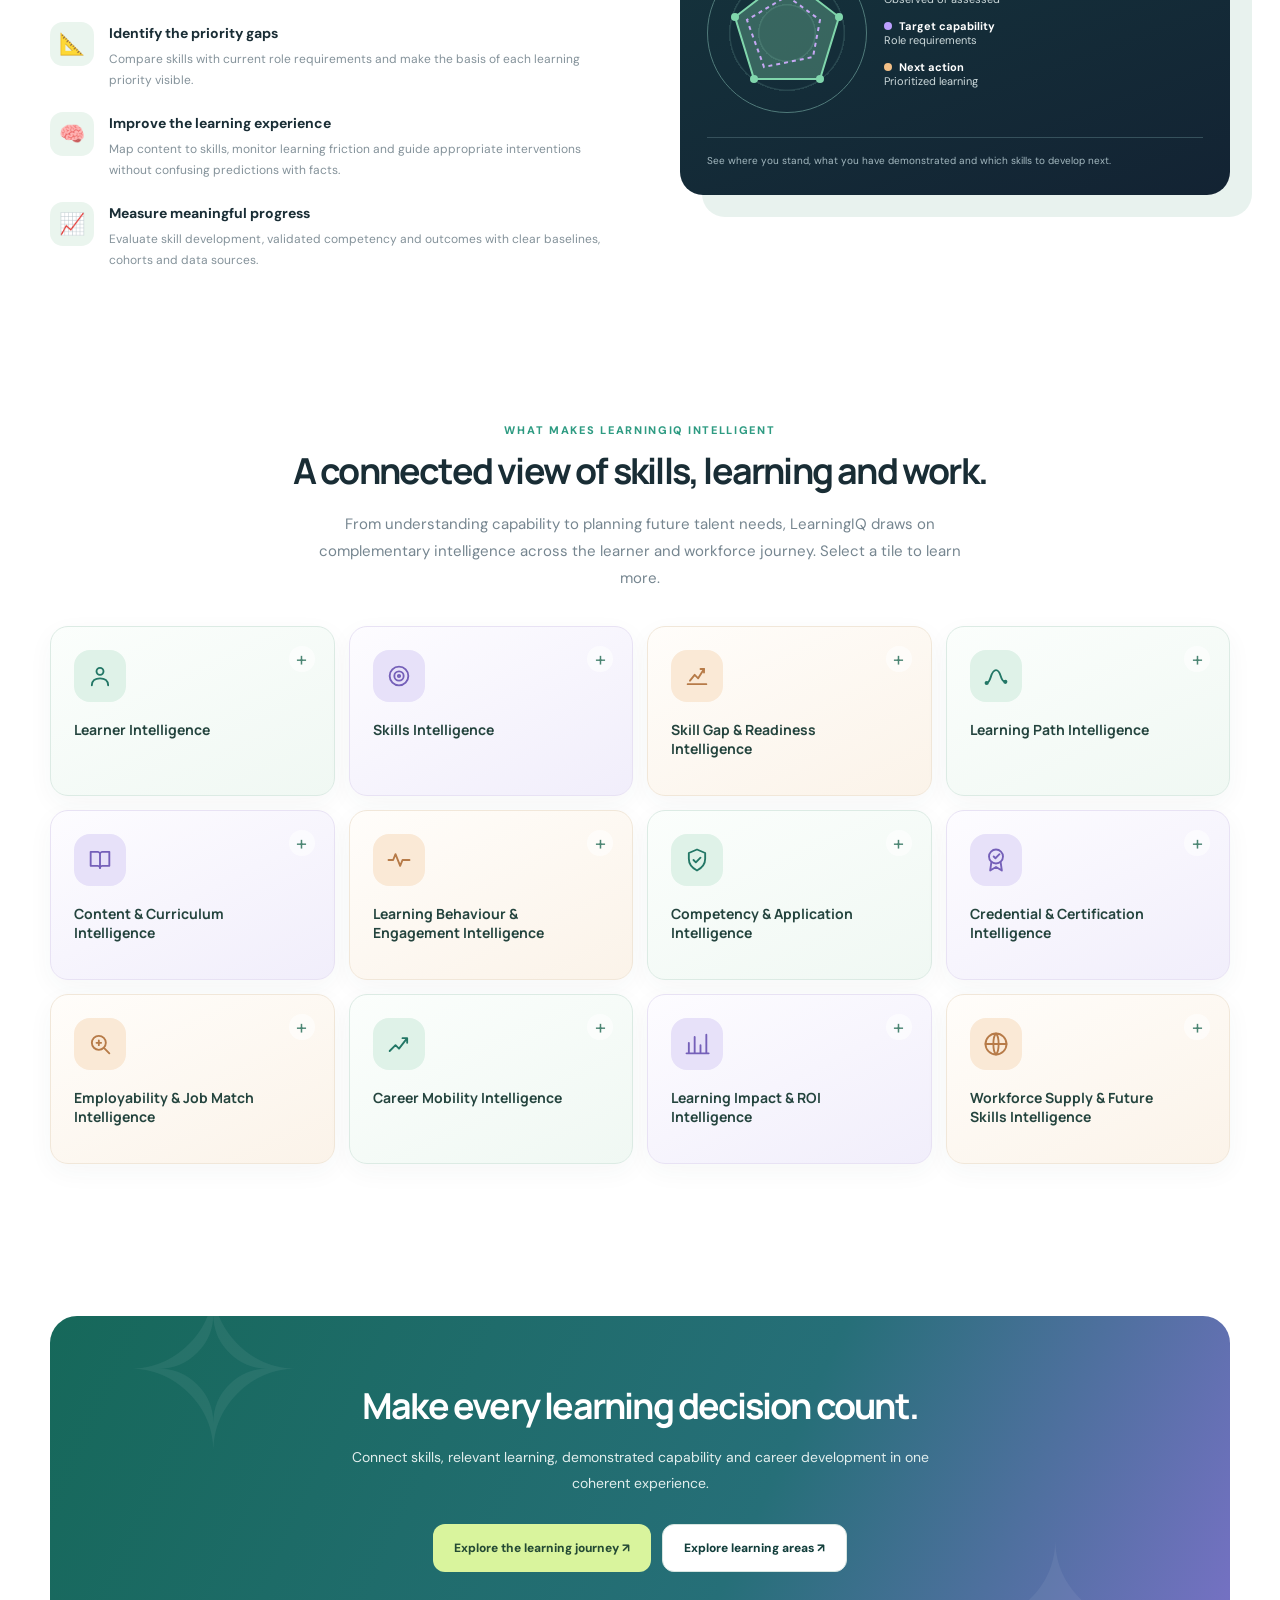
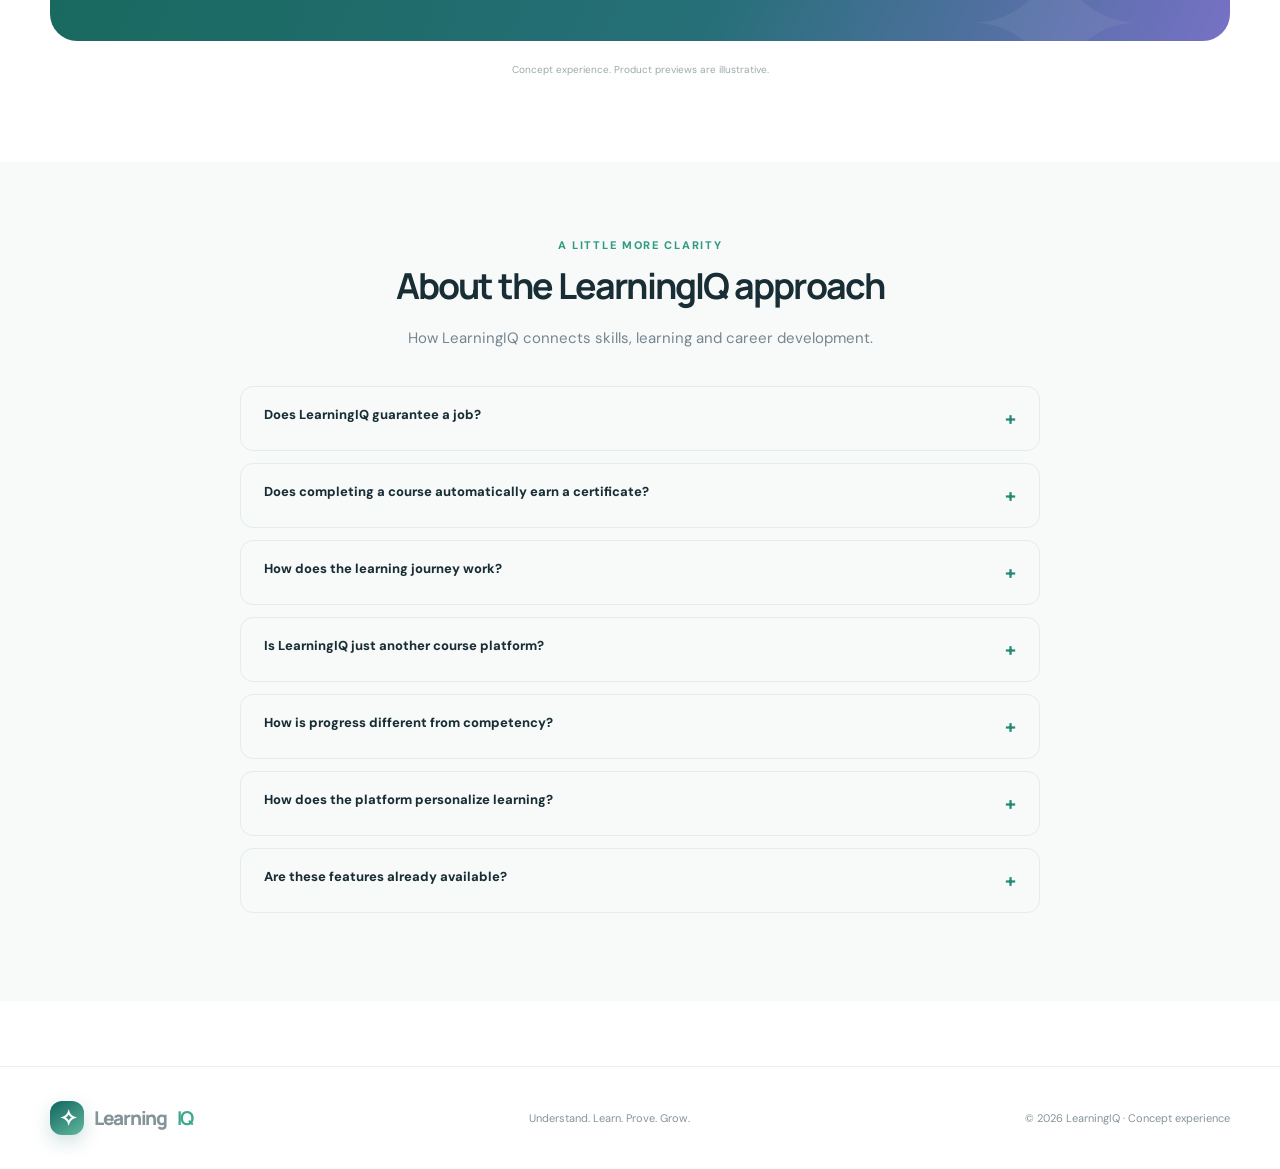
==== commit d1583d97: "Reorganize landing page story" ====
--- a/index.html
+++ b/index.html
@@ -101,23 +101,28 @@
 @media(prefers-reduced-motion:reduce){.course-row-content{animation:none}.course-row-chevron{transition:none}}
 </style></head><body><header class="hero" id="top"><div class="wrap"><nav class="nav"><a class="brand" href="#top"><span class="brand-mark">✧</span>Learning<b>IQ</b></a><div class="navlinks" id="menu"><a href="#why">Why LearningIQ</a><a href="#journey">Your journey</a><a href="#directions">Learning areas</a><a href="#courses">Courses</a><a href="#market-opportunities">Market insights</a><a href="#certification">Certification</a><a href="#intelligence">Intelligence</a></div><a class="btn small" href="#start">Explore LearningIQ <span>↗</span></a><button aria-expanded="false" aria-label="Toggle menu" class="mobile-toggle" onclick="let m=document.getElementById('menu');m.classList.toggle('open');this.setAttribute('aria-expanded',m.classList.contains('open'))">☰</button></nav><div class="hero-inner"><div><div class="eyebrow">A connected skills and learning platform</div><h1>Build skills that <span class="gradient">move careers forward.</span></h1><p class="lead">LearningIQ brings skill discovery, guided courses, practical learning, validated competency and career opportunities into one connected journey, informed by what the market needs.</p><div class="buttons"><a class="btn" href="#journey">Discover the journey <span>↗</span></a><a class="btn alt" href="#why">What makes us different <span>↗</span></a></div><div class="hero-tags"><span>Skills with evidence</span><span>Learning shaped by goals</span><span>Growth linked to opportunity</span></div></div><div aria-label="Illustrative portraits of learners representing the LearningIQ learning journey" class="hero-art"><div class="art-blob"></div><div class="art-blob two"></div><div class="learner-photo"><img alt="Illustration of three learners with study materials" loading="eager" src="[data-uri]"/></div><div class="float one human-float"><span class="float-icon">✦</span><span><strong>A path built around your skills</strong><small>Personalised learning</small></span></div><div class="float two human-float"><span class="float-icon">✓</span><span><strong>Capability you can demonstrate</strong><small>Evidence-based progress</small></span></div></div></div></div></header>
 <div class="ribbon"><div class="wrap"><span>Understand your skills</span><span>Learn with purpose</span><span>Prove capability</span><span>Unlock pathways</span></div></div>
-<main><section class="section" id="why"><div class="wrap"><div class="center"><div class="kicker"></div><h2>Learning that connects capability to opportunity.</h2><p class="sub">LearningIQ starts with what someone knows, identifies what they need, and provides a clear route to develop and demonstrate the skills that matter.</p></div><div class="three"><article class="value-card"><div class="value-icon">🧭</div><h3>Know where you stand</h3><p>Understand existing strengths, skill claims and assessed proficiency in the context of personal goals and role requirements.</p></article><article class="value-card"><div class="value-icon">✨</div><h3>Learn what matters</h3><p>Turn priority gaps into structured learning, relevant content and hands-on practice, with support when engagement falters.</p></article><article class="value-card"><div class="value-icon">🏅</div><h3>Show what you can do</h3><p>Distinguish course completion from demonstrated competency, with assessments and verifiable credentials backed by evidence.</p></article></div><div class="people-note"><span class="people-note-icon">✦</span><span>For curious beginners, working professionals and learners preparing for their next move.</span></div></div></section>
-<section class="section journey" id="journey"><div class="wrap"><div class="center"><div class="kicker">The connected learning journey</div><h2>Every step builds on the last.</h2><p class="sub">Start with what you know. Build the skills you need. Put them to work, earn recognition for what you can demonstrate, and keep moving forward.</p></div><div aria-label="Explore five connected stages" class="stage-grid" role="group"><button class="stage active" data-stage="0"><div class="stage-icon">🧩</div><h3>Discover</h3></button><button class="stage" data-stage="1"><div class="stage-icon">🗺️</div><h3>Learn</h3></button><button class="stage" data-stage="2"><div class="stage-icon">⚡</div><h3>Achieve</h3></button><button class="stage" data-stage="3"><div class="stage-icon">🛡️</div><h3>Explore</h3></button><button class="stage" data-stage="4"><div class="stage-icon">🚀</div><h3>Grow</h3></button></div><div aria-live="polite" class="stage-detail" id="stage-detail"><div class="stage-detail-copy"><strong>Start with a clearer picture of you.</strong><p>Build a learner profile, assess existing skills and identify gaps against relevant role requirements.</p><div class="phase-chips"><span>Learner profile</span><span>Skills assessment</span><span>Skill-gap analysis</span></div></div><div class="stage-side-mark">Discover your starting point<span>LearningIQ journey preview</span></div></div></div></section><section class="section directions-section" id="directions"><div class="wrap"><div class="split-head"><div><div class="kicker">Where learning begins</div><h2>A path for every ambition.</h2></div><p>Learn something new, progress in your current role, build your livelihood or explore a different career. LearningIQ adapts the path to your goal and the skills you already have.</p></div><div class="ambition-layout"><div aria-label="Choose a learning goal" class="ambition-grid" role="group"><button class="ambition active" data-goal="0"><span class="amb-icon">✦</span><strong>Start something new</strong><small>Explore a skill or an interest</small></button><button class="ambition" data-goal="1"><span class="amb-icon">↗</span><strong>Get better at work</strong><small>Build on your experience</small></button><button class="ambition" data-goal="2"><span class="amb-icon">◈</span><strong>Grow a business</strong><small>Learn for your livelihood</small></button><button class="ambition" data-goal="3"><span class="amb-icon">⌁</span><strong>Change direction</strong><small>Prepare for a new role</small></button></div><div aria-live="polite" class="ambition-preview"><span class="preview-kicker">YOUR DIRECTION</span><h3 id="goal-title">Make room for something new.</h3><p id="goal-desc">Begin with your interests, explore suitable learning and develop confidence through practice.</p><div class="preview-path"><span>Explore</span><i></i><span>Learn</span><i></i><span>Apply</span></div></div></div><div class="field-bar"><span>Explore learning across</span><div class="field-tags"><span>Technology &amp; digital</span><span>Business &amp; livelihoods</span><span>Services &amp; people</span><span>Trades &amp; practical work</span><span>Creative &amp; everyday skills</span></div></div></div></section><section class="section course-universe" id="courses"><div class="wrap">
+<main>
+<section class="section" id="why"><div class="wrap"><div class="center"><div class="kicker"></div><h2>Learning that connects capability to opportunity.</h2><p class="sub">LearningIQ starts with what someone knows, identifies what they need, and provides a clear route to develop and demonstrate the skills that matter.</p></div><div class="three"><article class="value-card"><div class="value-icon">🧭</div><h3>Know where you stand</h3><p>Understand existing strengths, skill claims and assessed proficiency in the context of personal goals and role requirements.</p></article><article class="value-card"><div class="value-icon">✨</div><h3>Learn what matters</h3><p>Turn priority gaps into structured learning, relevant content and hands-on practice, with support when engagement falters.</p></article><article class="value-card"><div class="value-icon">🏅</div><h3>Show what you can do</h3><p>Distinguish course completion from demonstrated competency, with assessments and verifiable credentials backed by evidence.</p></article></div><div class="people-note"><span class="people-note-icon">✦</span><span>For curious beginners, working professionals and learners preparing for their next move.</span></div></div></section>
+<section class="section demand-section" id="market-opportunities"><div class="wrap"><div class="demand-layout"><div class="demand-copy"><div class="kicker">Market-informed learning</div><h2>Your next step should be informed, not uncertain.</h2><p class="demand-intro">LearningIQ connects your existing skills and aspirations with emerging industry needs, market demand and relevant opportunities, helping you identify what to learn next and where it could take you.</p><div class="demand-benefits"><div class="demand-benefit"><span class="demand-benefit-icon">◎</span><div><h3>See where skills are needed</h3><p>Explore roles and career directions informed by market requirements and emerging skills demand.</p></div></div><div class="demand-benefit"><span class="demand-benefit-icon">↗</span><div><h3>Understand what stands between</h3><p>Compare your current, assessed capability with role requirements to identify priority gaps.</p></div></div><div class="demand-benefit"><span class="demand-benefit-icon">✧</span><div><h3>Find a practical route forward</h3><p>Connect skill gaps to targeted learning, practice and future opportunities as your capability develops.</p></div></div></div><a class="demand-link" href="#journey">See how it fits your learning journey <span aria-hidden="true">↗</span></a></div><div aria-label="Illustrative market-informed recommendations preview" class="demand-showcase"><div class="demand-ambient"></div><div class="demand-window"><div class="demand-window-head"><span class="demand-window-mark">✧</span><div><strong>Opportunity intelligence</strong><small>Illustrative LearningIQ experience</small></div><span class="demand-window-dots">•••</span></div><div class="demand-person"><div class="demand-avatar">A</div><div><strong>Your next direction</strong><small>Skills, aspirations and role requirements in one view</small></div></div><div class="demand-label">EXPLORE A CAREER DIRECTION</div><div aria-label="Illustrative career direction" class="demand-tabs" role="group"><button aria-pressed="true" class="active" data-demand="analytics" type="button">Data &amp; analytics</button><button aria-pressed="false" data-demand="operations" type="button">Operations</button><button aria-pressed="false" data-demand="digital" type="button">Digital roles</button></div><div aria-live="polite" id="demand-preview"><div class="demand-role"><span class="demand-role-icon">▥</span><div><strong>Data analyst</strong><small>Example career direction</small></div><span class="demand-match">Explore</span></div><div class="demand-gap-header"><strong>Skills to develop</strong><small>Example, not a live market assessment</small></div><div class="demand-skills"><span>SQL</span><span>Data storytelling</span><span>Business analysis</span></div><div class="demand-next"><span>✦</span><div><strong>Suggested next step</strong><small>Build evidence through a focused learning path and practical projects.</small></div></div></div></div><div class="demand-float"><span>↗</span><div><strong>Market context + learner evidence</strong><small>Recommendations with a clear basis</small></div></div></div></div><div class="demand-bottom"><span><b>Market signals</b><small>Role requirements and changing demand</small></span><span class="demand-bottom-arrow">→</span><span><b>Skills intelligence</b><small>Current ability and priority gaps</small></span><span class="demand-bottom-arrow">→</span><span><b>Learning &amp; opportunity</b><small>Targeted development and relevant paths</small></span></div><p class="demand-footnote">Market and role insights from DemandIQ help LearningIQ recommend relevant skills, learning paths and career opportunities.</p></div></section>
+<section class="section journey" id="journey"><div class="wrap"><div class="center"><div class="kicker">The connected learning journey</div><h2>Every step builds on the last.</h2><p class="sub">Start with what you know. Build the skills you need. Put them to work, earn recognition for what you can demonstrate, and keep moving forward.</p></div><div aria-label="Explore five connected stages" class="stage-grid" role="group"><button class="stage active" data-stage="0"><div class="stage-icon">🧩</div><h3>Discover</h3></button><button class="stage" data-stage="1"><div class="stage-icon">🗺️</div><h3>Learn</h3></button><button class="stage" data-stage="2"><div class="stage-icon">⚡</div><h3>Achieve</h3></button><button class="stage" data-stage="3"><div class="stage-icon">🛡️</div><h3>Explore</h3></button><button class="stage" data-stage="4"><div class="stage-icon">🚀</div><h3>Grow</h3></button></div><div aria-live="polite" class="stage-detail" id="stage-detail"><div class="stage-detail-copy"><strong>Start with a clearer picture of you.</strong><p>Build a learner profile, assess existing skills and identify gaps against relevant role requirements.</p><div class="phase-chips"><span>Learner profile</span><span>Skills assessment</span><span>Skill-gap analysis</span></div></div><div class="stage-side-mark">Discover your starting point<span>LearningIQ journey preview</span></div></div></div></section>
+<section class="section directions-section" id="directions"><div class="wrap"><div class="split-head"><div><div class="kicker">Where learning begins</div><h2>A path for every ambition.</h2></div><p>Learn something new, progress in your current role, build your livelihood or explore a different career. LearningIQ adapts the path to your goal and the skills you already have.</p></div><div class="ambition-layout"><div aria-label="Choose a learning goal" class="ambition-grid" role="group"><button class="ambition active" data-goal="0"><span class="amb-icon">✦</span><strong>Start something new</strong><small>Explore a skill or an interest</small></button><button class="ambition" data-goal="1"><span class="amb-icon">↗</span><strong>Get better at work</strong><small>Build on your experience</small></button><button class="ambition" data-goal="2"><span class="amb-icon">◈</span><strong>Grow a business</strong><small>Learn for your livelihood</small></button><button class="ambition" data-goal="3"><span class="amb-icon">⌁</span><strong>Change direction</strong><small>Prepare for a new role</small></button></div><div aria-live="polite" class="ambition-preview"><span class="preview-kicker">YOUR DIRECTION</span><h3 id="goal-title">Make room for something new.</h3><p id="goal-desc">Begin with your interests, explore suitable learning and develop confidence through practice.</p><div class="preview-path"><span>Explore</span><i></i><span>Learn</span><i></i><span>Apply</span></div></div></div><div class="field-bar"><span>Explore learning across</span><div class="field-tags"><span>Technology &amp; digital</span><span>Business &amp; livelihoods</span><span>Services &amp; people</span><span>Trades &amp; practical work</span><span>Creative &amp; everyday skills</span></div></div></div></section>
+<section class="section course-universe" id="courses"><div class="wrap">
 <div class="course-head"><div><span class="kicker">Explore learning across industries</span><h2>There’s more than one way to build a future.</h2><p class="course-intro">Explore practical and professional learning across technology, hospitality, automotive, creative fields, business and emerging career paths. From kitchens and workshops to film sets and studios, there is more than one way to build a future.</p></div></div>
 <div class="course-family-grid"><article class="course-family-card tone-blue"><img alt="Learner using a laptop" decoding="async" loading="lazy" src="assets/learning-technology.jpg"/><div class="family-card-body"><h3>Technology &amp; digital</h3><p>Technology is one path, not the only path.</p><button class="family-explore" data-family="0" type="button">Explore courses  ↗</button></div></article><article class="course-family-card tone-teal"><img alt="Hospitality trainee preparing a dish" decoding="async" loading="lazy" src="assets/learning-hospitality.jpg"/><div class="family-card-body"><h3>Hospitality &amp; service</h3><p>Build practical skills for kitchens, hotels, service and tourism.</p><a class="family-explore" href="hospitality.html">Explore hospitality ↗</a></div></article><article class="course-family-card tone-amber"><img alt="Automotive trainee working on a vehicle" decoding="async" loading="lazy" src="assets/learning-automotive.jpg"/><div class="family-card-body"><h3>Automotive engineering</h3><p>Develop skills across software-led mobility and automotive engineering.</p><button class="family-explore" data-family="2" type="button">Explore courses  ↗</button></div></article><article class="course-family-card tone-pink"><img alt="Design learner working with a drawing tablet" decoding="async" loading="lazy" src="assets/learning-design.jpg"/><div class="family-card-body"><h3>Design &amp; creative</h3><p>Combine creative practice with digital and visual skills.</p><button class="family-explore" data-family="3" type="button">Explore courses  ↗</button></div></article><article class="course-family-card tone-purple"><img alt="Business learners working together" decoding="async" loading="lazy" src="assets/learning-business.jpg"/><div class="family-card-body"><h3>Business &amp; workplace</h3><p>Strengthen the skills behind people, sales and hiring.</p><button class="family-explore" data-family="4" type="button">Explore courses  ↗</button></div></article><article class="course-family-card tone-amber"><img alt="Trainee practising practical trade skills in a workshop" decoding="async" loading="lazy" src="assets/learning-trades.jpg"/><div class="family-card-body"><span class="family-count">Practical learning</span><h3>Trades &amp; vocational</h3><p>Electrical work, fabrication, machining, building services and field skills.</p><button class="family-explore" data-family="5" type="button">Explore courses ↗</button></div></article></div><div class="industry-links"><a href="hospitality.html"><span>HOSPITALITY &amp; SERVICES</span><strong>Explore hospitality learning →</strong></a><a href="entertainment.html"><span>ENTERTAINMENT &amp; MEDIA</span><strong>Explore creative learning →</strong></a></div><div class="course-explorer" id="explore-courses"><div class="explorer-header"><div><span class="kicker">Course explorer</span><h3>Find a course that fits your direction.</h3><p>Search or choose a learning area to explore courses.</p></div></div><label class="course-search-label"><span>Search courses or learning areas</span><input autocomplete="off" id="course-search" placeholder="Search a course or learning area…" type="search"/></label><p class="course-result-meta" id="course-result-meta" aria-live="polite"></p><div id="course-results" class="course-accordion"></div></div>
-</div></section><section class="section demand-section" id="market-opportunities"><div class="wrap"><div class="demand-layout"><div class="demand-copy"><div class="kicker">Market-informed learning</div><h2>Your next step should be informed, not uncertain.</h2><p class="demand-intro">LearningIQ connects your existing skills and aspirations with emerging industry needs, market demand and relevant opportunities, helping you identify what to learn next and where it could take you.</p><div class="demand-benefits"><div class="demand-benefit"><span class="demand-benefit-icon">◎</span><div><h3>See where skills are needed</h3><p>Explore roles and career directions informed by market requirements and emerging skills demand.</p></div></div><div class="demand-benefit"><span class="demand-benefit-icon">↗</span><div><h3>Understand what stands between</h3><p>Compare your current, assessed capability with role requirements to identify priority gaps.</p></div></div><div class="demand-benefit"><span class="demand-benefit-icon">✧</span><div><h3>Find a practical route forward</h3><p>Connect skill gaps to targeted learning, practice and future opportunities as your capability develops.</p></div></div></div><a class="demand-link" href="#journey">See how it fits your learning journey <span aria-hidden="true">↗</span></a></div><div aria-label="Illustrative market-informed recommendations preview" class="demand-showcase"><div class="demand-ambient"></div><div class="demand-window"><div class="demand-window-head"><span class="demand-window-mark">✧</span><div><strong>Opportunity intelligence</strong><small>Illustrative LearningIQ experience</small></div><span class="demand-window-dots">•••</span></div><div class="demand-person"><div class="demand-avatar">A</div><div><strong>Your next direction</strong><small>Skills, aspirations and role requirements in one view</small></div></div><div class="demand-label">EXPLORE A CAREER DIRECTION</div><div aria-label="Illustrative career direction" class="demand-tabs" role="group"><button aria-pressed="true" class="active" data-demand="analytics" type="button">Data &amp; analytics</button><button aria-pressed="false" data-demand="operations" type="button">Operations</button><button aria-pressed="false" data-demand="digital" type="button">Digital roles</button></div><div aria-live="polite" id="demand-preview"><div class="demand-role"><span class="demand-role-icon">▥</span><div><strong>Data analyst</strong><small>Example career direction</small></div><span class="demand-match">Explore</span></div><div class="demand-gap-header"><strong>Skills to develop</strong><small>Example, not a live market assessment</small></div><div class="demand-skills"><span>SQL</span><span>Data storytelling</span><span>Business analysis</span></div><div class="demand-next"><span>✦</span><div><strong>Suggested next step</strong><small>Build evidence through a focused learning path and practical projects.</small></div></div></div></div><div class="demand-float"><span>↗</span><div><strong>Market context + learner evidence</strong><small>Recommendations with a clear basis</small></div></div></div></div><div class="demand-bottom"><span><b>Market signals</b><small>Role requirements and changing demand</small></span><span class="demand-bottom-arrow">→</span><span><b>Skills intelligence</b><small>Current ability and priority gaps</small></span><span class="demand-bottom-arrow">→</span><span><b>Learning &amp; opportunity</b><small>Targeted development and relevant paths</small></span></div><p class="demand-footnote">Market and role insights from DemandIQ help LearningIQ recommend relevant skills, learning paths and career opportunities.</p></div></section><section class="section certification-section" id="certification"><div class="wrap cert-layout"><div class="cert-art"><div class="cert-glow"></div><article aria-label="Illustrative LearningIQ certificate" class="certificate-preview"><div class="cert-top"><span class="cert-brand">✧ Learning<strong>IQ</strong></span><span class="cert-verification">ISSUER VERIFICATION</span></div><div class="cert-seal">✦</div><p class="cert-overline">CERTIFICATE OF COMPETENCY</p><h3>Skills demonstrated.<br/>Achievement recognized.</h3><div class="cert-rule"></div><p class="cert-detail">Awarded against defined assessment criteria and supporting evidence</p><div class="cert-bottom"><span>Credential reference<br/><strong>Illustrative ID</strong></span><span>Verification<br/><strong>Issuer / validity check</strong></span></div></article><div class="cert-float">✓ <span><strong>Evidence reviewed</strong><small>Assessment and validation</small></span></div></div><div class="cert-copy"><div class="kicker">Certification and recognition</div><h2>Show what you can do. With evidence behind it.</h2><p class="feature-intro">Learning should lead to more than a completion badge. LearningIQ connects practical assessments, competency decisions and credentials, so achievements have a clear basis and can be checked where issuer verification is available.</p><div class="cert-points"><div><span class="cert-point-icon">◎</span><div><strong>Know what is expected</strong><p>Understand the requirements, evaluation criteria and evidence needed before an assessment.</p></div></div><div><span class="cert-point-icon">◇</span><div><strong>Put your skills into practice</strong><p>Submit work, complete practical tasks or take assessments that demonstrate capability.</p></div></div><div><span class="cert-point-icon">✓</span><div><strong>Earn a credible credential</strong><p>Keep the assessment result, validation finding and credential record distinct, with issuer and validity details when supported.</p></div></div></div><a class="cert-link" href="#journey">Explore the learning journey <span>↗</span></a></div></div></section><section class="section soft growth-section" id="progress"><div class="wrap growth-layout"><div class="growth-copy"><div class="kicker">Learning that continues</div><h2>See how far you’ve come. Know what comes next.</h2><p class="feature-intro">A useful learning record shows more than watched lessons. It connects the learning plan, participation, practice, assessments and validated skills, then uses those signals to inform the next step.</p><div class="growth-list"><span>Learning plan and milestones</span><span>Practice and progress records</span><span>Assessed and validated capability</span><span>Career pathways and further learning</span></div></div><div class="growth-widget"><div class="widget-top"><strong>Your development overview</strong><span>Concept preview</span></div><div class="widget-hero"><div><small>Current focus</small><h3>Build practical capability</h3><p>From learning goals to demonstrated skills</p></div><span class="widget-icon">✳</span></div><div class="widget-track"><div class="track-row"><span>Learning activities</span><strong>In progress</strong></div><div class="track-line"><i style="width:68%"></i></div><div class="track-row"><span>Practical assessment</span><strong>Ready for review</strong></div><div class="track-line"><i style="width:84%"></i></div></div><div class="widget-footer"><div><span>✓</span><strong>Evidence collected</strong><small>Projects and assessments</small></div><div><span>↗</span><strong>What’s next</strong><small>Pathways and upskilling</small></div></div><small class="mock-disclaimer">Illustrative learner experience. Not actual learner data.</small></div></div></section>
-<section class="section" id="intelligence"><div class="wrap"><div class="feature-split"><div><div class="kicker">The intelligence behind the journey</div><h2>Intelligence that makes learning more relevant.</h2><p class="feature-intro">LearningIQ brings together skills, learning activity, role requirements and progress to guide more relevant next steps.</p><div class="feature-list"><div class="feature-item"><span class="fi">🔎</span><div><strong>Understand capability</strong><p>Bring together learner context, existing skills and evidence, while keeping self-reported and assessed information distinct.</p></div></div><div class="feature-item"><span class="fi">📐</span><div><strong>Identify the priority gaps</strong><p>Compare skills with current role requirements and make the basis of each learning priority visible.</p></div></div><div class="feature-item"><span class="fi">🧠</span><div><strong>Improve the learning experience</strong><p>Map content to skills, monitor learning friction and guide appropriate interventions without confusing predictions with facts.</p></div></div><div class="feature-item"><span class="fi">📈</span><div><strong>Measure meaningful progress</strong><p>Evaluate skill development, validated competency and outcomes with clear baselines, cohorts and data sources.</p></div></div></div></div><div aria-label="Conceptual LearningIQ intelligence dashboard" class="intelligence-preview"><div class="preview-top"><strong>✧ Learning intelligence</strong><span>Concept preview</span></div><h3 class="preview-title">A fuller picture of capability</h3><div class="preview-sub">Illustrative skill-evidence view · not a live learner record</div><div class="radar"><div class="radar-ring"><svg aria-hidden="true" viewbox="0 0 140 140"><polygon fill="#80d6ac55" points="70,14 122,54 103,116 37,116 18,54" stroke="#80d6ac" stroke-width="2"></polygon><polyline fill="none" points="70,33 103,57 96,94 47,104 30,57 70,33" stroke="#c6a8f4" stroke-dasharray="4 4" stroke-width="2"></polyline><circle cx="70" cy="14" fill="#80d6ac" r="4"></circle><circle cx="122" cy="54" fill="#80d6ac" r="4"></circle><circle cx="103" cy="116" fill="#80d6ac" r="4"></circle><circle cx="37" cy="116" fill="#80d6ac" r="4"></circle><circle cx="18" cy="54" fill="#80d6ac" r="4"></circle></svg></div><div class="radar-legend"><div><i></i><b>Current evidence</b><br/>Observed or assessed</div><div><i></i><b>Target capability</b><br/>Role requirements</div><div><i></i><b>Next action</b><br/>Prioritized learning</div></div></div><div class="preview-note">See where you stand, what you have demonstrated and which skills to develop next.</div></div></div></div></section>
-<section class="section soft" id="for-whom"><div class="wrap"><div class="center"><div class="kicker">A learning experience built around you</div><h2>Everything you need to move forward.</h2><p class="sub">LearningIQ connects the learning experience with the evidence, guidance and career context that make each step useful.</p></div><div class="audience"><article class="aud-card"><img alt="Learner using a laptop" class="human-accent-photo" loading="lazy" src="[data-uri]"/><div class="aud-icon">🎓</div><h3>Learn with direction</h3><p>Understand your starting point, set a goal and follow courses and activities that address the skills you want to build.</p><div class="aud-footer">Personal learning journeys</div></article><article class="aud-card"><img alt="Culinary learner in training" class="human-accent-photo" loading="lazy" src="[data-uri]"/><div class="aud-icon">🛠️</div><h3>Practice and prove capability</h3><p>Apply what you learn through projects, assessments and practical tasks. Keep completion, assessed performance and validated competency distinct.</p><div class="aud-footer">Evidence-backed achievements</div></article><article class="aud-card"><img alt="Professional learner preparing for the next step" class="human-accent-photo" loading="lazy" src="[data-uri]"/><div class="aud-icon">💼</div><h3>Explore what comes next</h3><p>See relevant opportunities and future skill requirements using market-demand context, then identify the learning needed to prepare.</p><div class="aud-footer">Market-informed progression</div></article></div></div></section>
+</div></section>
 <section class="section soft" id="experience"><div class="wrap"><div class="center"><div class="kicker">Learning built around capability</div><h2>From the right content to real-world competence.</h2><p class="sub">LearningIQ is designed to make the relationship between learning objectives, practical performance and validated skills visible.</p></div><div class="experience-grid">
 <article class="exp-card"><div class="exp-icon">◈</div><h3>Curriculum with a purpose</h3><p>Connect each learning objective, module and assessment to the skills it intends to develop. Spot missing coverage, duplication and content that needs attention.</p><span>Content and curriculum intelligence</span></article>
 <article class="exp-card"><div class="exp-icon">◎</div><h3>Support along the way</h3><p>Understand participation and progress, identify learning friction and consider timely support. Engagement signals inform decisions; they are not proof of competence.</p><span>Learning behaviour and engagement</span></article>
 <article class="exp-card"><div class="exp-icon">◇</div><h3>Practice that produces evidence</h3><p>Use realistic projects, simulations and applied tasks to show how knowledge is used. Preserve the source and context of the evidence created.</p><span>Practical application</span></article>
 <article class="exp-card"><div class="exp-icon">✳</div><h3>Credentials with a clear basis</h3><p>Connect assessments to validation findings and credentials, with issuer, validity and verification details where available.</p><span>Competency and certification</span></article>
 </div></div></section>
-<section class="section" id="outcomes"><div class="wrap"><div class="outcome-layout"><div><div class="kicker">Evidence of progress</div><h2>Understand what changed. And what drove it.</h2><p class="feature-intro">A course completion is one signal. LearningIQ aims to build a more credible view of development by connecting learning activity to assessed skills, validated capability and relevant career outcomes.</p><div class="proof-list"><div><strong>Visible starting points</strong><p>Compare progress with a defined baseline, not a vague impression of improvement.</p></div><div><strong>Defensible measures</strong><p>Use clear metrics, relevant cohorts, defined time periods and traceable data sources.</p></div><div><strong>Responsible interpretation</strong><p>See how skills, learning progress and career-readiness indicators develop over time.</p></div></div></div><div class="outcome-panel"><div class="outcome-label">LEARNING PROGRESS</div><h3>Learning outcomes</h3><div class="outcome-step"><span>Baseline</span><b>Current skills and capability evidence</b></div><div class="outcome-arrow">↓</div><div class="outcome-step"><span>Learning intervention</span><b>Content, practice and engagement</b></div><div class="outcome-arrow">↓</div><div class="outcome-step"><span>Validation</span><b>Assessment results and demonstrated competency</b></div><div class="outcome-arrow">↓</div><div class="outcome-step"><span>Outcome review</span><b>Skill change, readiness and career signals</b></div></div></div></div></section><section class="section" id="domains"><div class="wrap"><div class="center"><div class="kicker">What makes LearningIQ intelligent</div><h2>A connected view of skills, learning and work.</h2><p class="sub">From understanding capability to planning future talent needs, LearningIQ draws on complementary intelligence across the learner and workforce journey. Select a tile to learn more.</p></div><div class="intel-grid"><details class="intel-tile"><summary><span class="intel-icon" aria-hidden="true"><svg viewBox="0 0 24 24" fill="none" stroke="currentColor" stroke-width="1.6" stroke-linecap="round" stroke-linejoin="round"><circle cx="12" cy="8" r="3"/><path d="M5 20c0-4 3-6 7-6s7 2 7 6"/></svg></span><span class="intel-title">Learner Intelligence</span><span class="intel-toggle" aria-hidden="true">+</span></summary><div class="intel-reveal"><p>Understand background, preferences, aspirations and readiness.</p></div></details><details class="intel-tile"><summary><span class="intel-icon" aria-hidden="true"><svg viewBox="0 0 24 24" fill="none" stroke="currentColor" stroke-width="1.6" stroke-linecap="round" stroke-linejoin="round"><circle cx="12" cy="12" r="8"/><circle cx="12" cy="12" r="4"/><circle cx="12" cy="12" r="1"/></svg></span><span class="intel-title">Skills Intelligence</span><span class="intel-toggle" aria-hidden="true">+</span></summary><div class="intel-reveal"><p>Organize skills, proficiency and supporting evidence.</p></div></details><details class="intel-tile"><summary><span class="intel-icon" aria-hidden="true"><svg viewBox="0 0 24 24" fill="none" stroke="currentColor" stroke-width="1.6" stroke-linecap="round" stroke-linejoin="round"><path d="M4 19h16M6 16l4-5 3 3 5-8"/><path d="M15 6h3v3"/></svg></span><span class="intel-title">Skill Gap &amp; Readiness Intelligence</span><span class="intel-toggle" aria-hidden="true">+</span></summary><div class="intel-reveal"><p>Explain gaps against target roles and skill requirements.</p></div></details><details class="intel-tile"><summary><span class="intel-icon" aria-hidden="true"><svg viewBox="0 0 24 24" fill="none" stroke="currentColor" stroke-width="1.6" stroke-linecap="round" stroke-linejoin="round"><path d="M4 18c4 0 3-11 8-11s3 10 8 10"/><circle cx="4" cy="18" r="1"/><circle cx="20" cy="17" r="1"/></svg></span><span class="intel-title">Learning Path Intelligence</span><span class="intel-toggle" aria-hidden="true">+</span></summary><div class="intel-reveal"><p>Recommend routes, prerequisites and next learning actions.</p></div></details><details class="intel-tile"><summary><span class="intel-icon" aria-hidden="true"><svg viewBox="0 0 24 24" fill="none" stroke="currentColor" stroke-width="1.6" stroke-linecap="round" stroke-linejoin="round"><path d="M4 5h6c1 0 2 1 2 2v12c0-1-1-2-2-2H4zM20 5h-6c-1 0-2 1-2 2v12c0-1 1-2 2-2h6z"/></svg></span><span class="intel-title">Content &amp; Curriculum Intelligence</span><span class="intel-toggle" aria-hidden="true">+</span></summary><div class="intel-reveal"><p>Map learning content to skills; identify missing or overlapping coverage.</p></div></details><details class="intel-tile"><summary><span class="intel-icon" aria-hidden="true"><svg viewBox="0 0 24 24" fill="none" stroke="currentColor" stroke-width="1.6" stroke-linecap="round" stroke-linejoin="round"><path d="M3 12h4l2-5 4 10 2-5h6"/></svg></span><span class="intel-title">Learning Behaviour &amp; Engagement Intelligence</span><span class="intel-toggle" aria-hidden="true">+</span></summary><div class="intel-reveal"><p>Recognize friction, engagement patterns and opportunities for support.</p></div></details><details class="intel-tile"><summary><span class="intel-icon" aria-hidden="true"><svg viewBox="0 0 24 24" fill="none" stroke="currentColor" stroke-width="1.6" stroke-linecap="round" stroke-linejoin="round"><path d="M12 3l7 3v5c0 5-3 8-7 10-4-2-7-5-7-10V6z"/><path d="M9 12l2 2 4-4"/></svg></span><span class="intel-title">Competency &amp; Application Intelligence</span><span class="intel-toggle" aria-hidden="true">+</span></summary><div class="intel-reveal"><p>Assess practical application against defined competency criteria.</p></div></details><details class="intel-tile"><summary><span class="intel-icon" aria-hidden="true"><svg viewBox="0 0 24 24" fill="none" stroke="currentColor" stroke-width="1.6" stroke-linecap="round" stroke-linejoin="round"><circle cx="12" cy="9" r="6"/><path d="M8 14l-1 7 5-3 5 3-1-7M10 9l1.5 1.5L15 7"/></svg></span><span class="intel-title">Credential &amp; Certification Intelligence</span><span class="intel-toggle" aria-hidden="true">+</span></summary><div class="intel-reveal"><p>Understand issuance, validity, verification and recognition.</p></div></details><details class="intel-tile"><summary><span class="intel-icon" aria-hidden="true"><svg viewBox="0 0 24 24" fill="none" stroke="currentColor" stroke-width="1.6" stroke-linecap="round" stroke-linejoin="round"><circle cx="11" cy="11" r="6"/><path d="M16 16l4 4M9 11h4M11 9v4"/></svg></span><span class="intel-title">Employability &amp; Job Match Intelligence</span><span class="intel-toggle" aria-hidden="true">+</span></summary><div class="intel-reveal"><p>Explain the relevance of verified skills to available roles.</p></div></details><details class="intel-tile"><summary><span class="intel-icon" aria-hidden="true"><svg viewBox="0 0 24 24" fill="none" stroke="currentColor" stroke-width="1.6" stroke-linecap="round" stroke-linejoin="round"><path d="M4 18l5-5 3 3 7-9M15 7h4v4"/></svg></span><span class="intel-title">Career Mobility Intelligence</span><span class="intel-toggle" aria-hidden="true">+</span></summary><div class="intel-reveal"><p>Explore adjacent roles, transitions and reskilling pathways.</p></div></details><details class="intel-tile"><summary><span class="intel-icon" aria-hidden="true"><svg viewBox="0 0 24 24" fill="none" stroke="currentColor" stroke-width="1.6" stroke-linecap="round" stroke-linejoin="round"><path d="M5 20V11M10 20V6M15 20v-7M20 20V4M3 20h19"/></svg></span><span class="intel-title">Learning Impact &amp; ROI Intelligence</span><span class="intel-toggle" aria-hidden="true">+</span></summary><div class="intel-reveal"><p>Assess change in capability and outcomes against evidence and cost.</p></div></details><details class="intel-tile"><summary><span class="intel-icon" aria-hidden="true"><svg viewBox="0 0 24 24" fill="none" stroke="currentColor" stroke-width="1.6" stroke-linecap="round" stroke-linejoin="round"><circle cx="12" cy="12" r="9"/><path d="M3 12h18M12 3c3 3 3 15 0 18M12 3c-3 3-3 15 0 18"/></svg></span><span class="intel-title">Workforce Supply &amp; Future Skills Intelligence</span><span class="intel-toggle" aria-hidden="true">+</span></summary><div class="intel-reveal"><p>Compare aggregate capability with current and emerging demand.</p></div></details></div></div></section>
-<section class="section soft"><div class="wrap"><div class="center"><div class="kicker">Connected, with clear boundaries</div><h2>Learning and career decisions, connected.</h2><p class="sub">Skills demand, verified capability and opportunity access inform one another. LearningIQ connects these steps without presenting external recruitment decisions as its own.</p></div><div class="three"><article class="value-card"><div class="value-icon">🧠</div><h3>Aligned with market demand</h3><p>DemandIQ supplies external role requirements and market signals. LearningIQ uses this context to identify priority skills and recommend appropriate learning paths.</p></article><article class="value-card"><div class="value-icon">💼</div><h3>Relevant opportunity access</h3><p>Job listings and explainable match evidence can inform opportunity recommendations. Applications pass to the appropriate external platform.</p></article><article class="value-card"><div class="value-icon">🔁</div><h3>A continuing development cycle</h3><p>Skill assessment, outcomes and evolving aspirations can inform new learning paths, career moves and reskilling priorities.</p></article></div></div></section>
-<section class="section" id="start"><div class="wrap"><div class="bottom-cta"><h2>Make every learning decision count.</h2><p>Connect skills, relevant learning, demonstrated capability and career development in one coherent experience.</p><div class="buttons"><a class="btn light" href="#journey">Explore the learning journey ↗</a><a class="btn alt" href="#for-whom">See who it's for ↗</a></div></div><p class="note">Concept experience. Product previews are illustrative.</p></div></section>
-<section class="section soft" id="faq"><div class="wrap"><div class="center"><div class="kicker">A little more clarity</div><h2>About the LearningIQ approach</h2><p class="sub">How LearningIQ connects skills, learning and career development.</p></div><div class="faq"><details><summary>Does LearningIQ guarantee a job?</summary><p>No. It can help connect validated skills to relevant opportunities and prepare an application handoff. Applications, selection and hiring outcomes remain with the relevant external services or employers.</p></details><details><summary>Does completing a course automatically earn a certificate?</summary><p>No. Course completion, assessment results, validation findings and issued credentials are distinct. Certification depends on the assessment requirements and the issuer’s decision, with verification supported where available.</p></details><details><summary>How does the learning journey work?</summary><p>LearningIQ is designed to connect learner profiling, skills assessment, skill gaps, personalized learning, practical application, competency validation, credentials, opportunity access, ongoing growth and outcome measurement.</p></details><details><summary>Is LearningIQ just another course platform?</summary><p>No. The proposed platform connects learner profiles, skill assessment, gap analysis, personalized learning, practice, competency validation, credentials, opportunities and measurable outcomes.</p></details><details><summary>How is progress different from competency?</summary><p>Finishing an activity records progress. Verified competency requires suitable assessment evidence and a validation decision. The model keeps these records separate.</p></details><details><summary>How does the platform personalize learning?</summary><p>It uses a learner's goals, current skills, evidence, learning activity and gaps relative to a chosen target. The proposed intelligence framework can use those inputs to recommend a path and refine it as evidence changes.</p></details><details><summary>Are these features already available?</summary><p>This page presents the LearningIQ product vision. Features shown are illustrative and may evolve as the platform is developed.</p></details></div></div></section></main>
+<section class="section certification-section" id="certification"><div class="wrap cert-layout"><div class="cert-art"><div class="cert-glow"></div><article aria-label="Illustrative LearningIQ certificate" class="certificate-preview"><div class="cert-top"><span class="cert-brand">✧ Learning<strong>IQ</strong></span><span class="cert-verification">ISSUER VERIFICATION</span></div><div class="cert-seal">✦</div><p class="cert-overline">CERTIFICATE OF COMPETENCY</p><h3>Skills demonstrated.<br/>Achievement recognized.</h3><div class="cert-rule"></div><p class="cert-detail">Awarded against defined assessment criteria and supporting evidence</p><div class="cert-bottom"><span>Credential reference<br/><strong>Illustrative ID</strong></span><span>Verification<br/><strong>Issuer / validity check</strong></span></div></article><div class="cert-float">✓ <span><strong>Evidence reviewed</strong><small>Assessment and validation</small></span></div></div><div class="cert-copy"><div class="kicker">Certification and recognition</div><h2>Show what you can do. With evidence behind it.</h2><p class="feature-intro">Learning should lead to more than a completion badge. LearningIQ connects practical assessments, competency decisions and credentials, so achievements have a clear basis and can be checked where issuer verification is available.</p><div class="cert-points"><div><span class="cert-point-icon">◎</span><div><strong>Know what is expected</strong><p>Understand the requirements, evaluation criteria and evidence needed before an assessment.</p></div></div><div><span class="cert-point-icon">◇</span><div><strong>Put your skills into practice</strong><p>Submit work, complete practical tasks or take assessments that demonstrate capability.</p></div></div><div><span class="cert-point-icon">✓</span><div><strong>Earn a credible credential</strong><p>Keep the assessment result, validation finding and credential record distinct, with issuer and validity details when supported.</p></div></div></div><a class="cert-link" href="#journey">Explore the learning journey <span>↗</span></a></div></div></section>
+<section class="section soft growth-section" id="progress"><div class="wrap growth-layout"><div class="growth-copy"><div class="kicker">Learning that continues</div><h2>See how far you’ve come. Know what comes next.</h2><p class="feature-intro">A useful learning record shows more than watched lessons. It connects the learning plan, participation, practice, assessments and validated skills, then uses those signals to inform the next step.</p><div class="growth-list"><span>Learning plan and milestones</span><span>Practice and progress records</span><span>Assessed and validated capability</span><span>Career pathways and further learning</span></div></div><div class="growth-widget"><div class="widget-top"><strong>Your development overview</strong><span>Concept preview</span></div><div class="widget-hero"><div><small>Current focus</small><h3>Build practical capability</h3><p>From learning goals to demonstrated skills</p></div><span class="widget-icon">✳</span></div><div class="widget-track"><div class="track-row"><span>Learning activities</span><strong>In progress</strong></div><div class="track-line"><i style="width:68%"></i></div><div class="track-row"><span>Practical assessment</span><strong>Ready for review</strong></div><div class="track-line"><i style="width:84%"></i></div></div><div class="widget-footer"><div><span>✓</span><strong>Evidence collected</strong><small>Projects and assessments</small></div><div><span>↗</span><strong>What’s next</strong><small>Pathways and upskilling</small></div></div><small class="mock-disclaimer">Illustrative learner experience. Not actual learner data.</small></div></div></section>
+<section class="section" id="intelligence"><div class="wrap"><div class="feature-split"><div><div class="kicker">The intelligence behind the journey</div><h2>Intelligence that makes learning more relevant.</h2><p class="feature-intro">LearningIQ brings together skills, learning activity, role requirements and progress to guide more relevant next steps.</p><div class="feature-list"><div class="feature-item"><span class="fi">🔎</span><div><strong>Understand capability</strong><p>Bring together learner context, existing skills and evidence, while keeping self-reported and assessed information distinct.</p></div></div><div class="feature-item"><span class="fi">📐</span><div><strong>Identify the priority gaps</strong><p>Compare skills with current role requirements and make the basis of each learning priority visible.</p></div></div><div class="feature-item"><span class="fi">🧠</span><div><strong>Improve the learning experience</strong><p>Map content to skills, monitor learning friction and guide appropriate interventions without confusing predictions with facts.</p></div></div><div class="feature-item"><span class="fi">📈</span><div><strong>Measure meaningful progress</strong><p>Evaluate skill development, validated competency and outcomes with clear baselines, cohorts and data sources.</p></div></div></div></div><div aria-label="Conceptual LearningIQ intelligence dashboard" class="intelligence-preview"><div class="preview-top"><strong>✧ Learning intelligence</strong><span>Concept preview</span></div><h3 class="preview-title">A fuller picture of capability</h3><div class="preview-sub">Illustrative skill-evidence view · not a live learner record</div><div class="radar"><div class="radar-ring"><svg aria-hidden="true" viewbox="0 0 140 140"><polygon fill="#80d6ac55" points="70,14 122,54 103,116 37,116 18,54" stroke="#80d6ac" stroke-width="2"></polygon><polyline fill="none" points="70,33 103,57 96,94 47,104 30,57 70,33" stroke="#c6a8f4" stroke-dasharray="4 4" stroke-width="2"></polyline><circle cx="70" cy="14" fill="#80d6ac" r="4"></circle><circle cx="122" cy="54" fill="#80d6ac" r="4"></circle><circle cx="103" cy="116" fill="#80d6ac" r="4"></circle><circle cx="37" cy="116" fill="#80d6ac" r="4"></circle><circle cx="18" cy="54" fill="#80d6ac" r="4"></circle></svg></div><div class="radar-legend"><div><i></i><b>Current evidence</b><br/>Observed or assessed</div><div><i></i><b>Target capability</b><br/>Role requirements</div><div><i></i><b>Next action</b><br/>Prioritized learning</div></div></div><div class="preview-note">See where you stand, what you have demonstrated and which skills to develop next.</div></div></div></div></section>
+<section class="section" id="domains"><div class="wrap"><div class="center"><div class="kicker">What makes LearningIQ intelligent</div><h2>A connected view of skills, learning and work.</h2><p class="sub">From understanding capability to planning future talent needs, LearningIQ draws on complementary intelligence across the learner and workforce journey. Select a tile to learn more.</p></div><div class="intel-grid"><details class="intel-tile"><summary><span class="intel-icon" aria-hidden="true"><svg viewBox="0 0 24 24" fill="none" stroke="currentColor" stroke-width="1.6" stroke-linecap="round" stroke-linejoin="round"><circle cx="12" cy="8" r="3"/><path d="M5 20c0-4 3-6 7-6s7 2 7 6"/></svg></span><span class="intel-title">Learner Intelligence</span><span class="intel-toggle" aria-hidden="true">+</span></summary><div class="intel-reveal"><p>Understand background, preferences, aspirations and readiness.</p></div></details><details class="intel-tile"><summary><span class="intel-icon" aria-hidden="true"><svg viewBox="0 0 24 24" fill="none" stroke="currentColor" stroke-width="1.6" stroke-linecap="round" stroke-linejoin="round"><circle cx="12" cy="12" r="8"/><circle cx="12" cy="12" r="4"/><circle cx="12" cy="12" r="1"/></svg></span><span class="intel-title">Skills Intelligence</span><span class="intel-toggle" aria-hidden="true">+</span></summary><div class="intel-reveal"><p>Organize skills, proficiency and supporting evidence.</p></div></details><details class="intel-tile"><summary><span class="intel-icon" aria-hidden="true"><svg viewBox="0 0 24 24" fill="none" stroke="currentColor" stroke-width="1.6" stroke-linecap="round" stroke-linejoin="round"><path d="M4 19h16M6 16l4-5 3 3 5-8"/><path d="M15 6h3v3"/></svg></span><span class="intel-title">Skill Gap &amp; Readiness Intelligence</span><span class="intel-toggle" aria-hidden="true">+</span></summary><div class="intel-reveal"><p>Explain gaps against target roles and skill requirements.</p></div></details><details class="intel-tile"><summary><span class="intel-icon" aria-hidden="true"><svg viewBox="0 0 24 24" fill="none" stroke="currentColor" stroke-width="1.6" stroke-linecap="round" stroke-linejoin="round"><path d="M4 18c4 0 3-11 8-11s3 10 8 10"/><circle cx="4" cy="18" r="1"/><circle cx="20" cy="17" r="1"/></svg></span><span class="intel-title">Learning Path Intelligence</span><span class="intel-toggle" aria-hidden="true">+</span></summary><div class="intel-reveal"><p>Recommend routes, prerequisites and next learning actions.</p></div></details><details class="intel-tile"><summary><span class="intel-icon" aria-hidden="true"><svg viewBox="0 0 24 24" fill="none" stroke="currentColor" stroke-width="1.6" stroke-linecap="round" stroke-linejoin="round"><path d="M4 5h6c1 0 2 1 2 2v12c0-1-1-2-2-2H4zM20 5h-6c-1 0-2 1-2 2v12c0-1 1-2 2-2h6z"/></svg></span><span class="intel-title">Content &amp; Curriculum Intelligence</span><span class="intel-toggle" aria-hidden="true">+</span></summary><div class="intel-reveal"><p>Map learning content to skills; identify missing or overlapping coverage.</p></div></details><details class="intel-tile"><summary><span class="intel-icon" aria-hidden="true"><svg viewBox="0 0 24 24" fill="none" stroke="currentColor" stroke-width="1.6" stroke-linecap="round" stroke-linejoin="round"><path d="M3 12h4l2-5 4 10 2-5h6"/></svg></span><span class="intel-title">Learning Behaviour &amp; Engagement Intelligence</span><span class="intel-toggle" aria-hidden="true">+</span></summary><div class="intel-reveal"><p>Recognize friction, engagement patterns and opportunities for support.</p></div></details><details class="intel-tile"><summary><span class="intel-icon" aria-hidden="true"><svg viewBox="0 0 24 24" fill="none" stroke="currentColor" stroke-width="1.6" stroke-linecap="round" stroke-linejoin="round"><path d="M12 3l7 3v5c0 5-3 8-7 10-4-2-7-5-7-10V6z"/><path d="M9 12l2 2 4-4"/></svg></span><span class="intel-title">Competency &amp; Application Intelligence</span><span class="intel-toggle" aria-hidden="true">+</span></summary><div class="intel-reveal"><p>Assess practical application against defined competency criteria.</p></div></details><details class="intel-tile"><summary><span class="intel-icon" aria-hidden="true"><svg viewBox="0 0 24 24" fill="none" stroke="currentColor" stroke-width="1.6" stroke-linecap="round" stroke-linejoin="round"><circle cx="12" cy="9" r="6"/><path d="M8 14l-1 7 5-3 5 3-1-7M10 9l1.5 1.5L15 7"/></svg></span><span class="intel-title">Credential &amp; Certification Intelligence</span><span class="intel-toggle" aria-hidden="true">+</span></summary><div class="intel-reveal"><p>Understand issuance, validity, verification and recognition.</p></div></details><details class="intel-tile"><summary><span class="intel-icon" aria-hidden="true"><svg viewBox="0 0 24 24" fill="none" stroke="currentColor" stroke-width="1.6" stroke-linecap="round" stroke-linejoin="round"><circle cx="11" cy="11" r="6"/><path d="M16 16l4 4M9 11h4M11 9v4"/></svg></span><span class="intel-title">Employability &amp; Job Match Intelligence</span><span class="intel-toggle" aria-hidden="true">+</span></summary><div class="intel-reveal"><p>Explain the relevance of verified skills to available roles.</p></div></details><details class="intel-tile"><summary><span class="intel-icon" aria-hidden="true"><svg viewBox="0 0 24 24" fill="none" stroke="currentColor" stroke-width="1.6" stroke-linecap="round" stroke-linejoin="round"><path d="M4 18l5-5 3 3 7-9M15 7h4v4"/></svg></span><span class="intel-title">Career Mobility Intelligence</span><span class="intel-toggle" aria-hidden="true">+</span></summary><div class="intel-reveal"><p>Explore adjacent roles, transitions and reskilling pathways.</p></div></details><details class="intel-tile"><summary><span class="intel-icon" aria-hidden="true"><svg viewBox="0 0 24 24" fill="none" stroke="currentColor" stroke-width="1.6" stroke-linecap="round" stroke-linejoin="round"><path d="M5 20V11M10 20V6M15 20v-7M20 20V4M3 20h19"/></svg></span><span class="intel-title">Learning Impact &amp; ROI Intelligence</span><span class="intel-toggle" aria-hidden="true">+</span></summary><div class="intel-reveal"><p>Assess change in capability and outcomes against evidence and cost.</p></div></details><details class="intel-tile"><summary><span class="intel-icon" aria-hidden="true"><svg viewBox="0 0 24 24" fill="none" stroke="currentColor" stroke-width="1.6" stroke-linecap="round" stroke-linejoin="round"><circle cx="12" cy="12" r="9"/><path d="M3 12h18M12 3c3 3 3 15 0 18M12 3c-3 3-3 15 0 18"/></svg></span><span class="intel-title">Workforce Supply &amp; Future Skills Intelligence</span><span class="intel-toggle" aria-hidden="true">+</span></summary><div class="intel-reveal"><p>Compare aggregate capability with current and emerging demand.</p></div></details></div></div></section>
+<section class="section" id="start"><div class="wrap"><div class="bottom-cta"><h2>Make every learning decision count.</h2><p>Connect skills, relevant learning, demonstrated capability and career development in one coherent experience.</p><div class="buttons"><a class="btn light" href="#journey">Explore the learning journey ↗</a><a class="btn alt" href="#courses">Explore learning areas ↗</a></div></div><p class="note">Concept experience. Product previews are illustrative.</p></div></section>
+<section class="section soft" id="faq"><div class="wrap"><div class="center"><div class="kicker">A little more clarity</div><h2>About the LearningIQ approach</h2><p class="sub">How LearningIQ connects skills, learning and career development.</p></div><div class="faq"><details><summary>Does LearningIQ guarantee a job?</summary><p>No. It can help connect validated skills to relevant opportunities and prepare an application handoff. Applications, selection and hiring outcomes remain with the relevant external services or employers.</p></details><details><summary>Does completing a course automatically earn a certificate?</summary><p>No. Course completion, assessment results, validation findings and issued credentials are distinct. Certification depends on the assessment requirements and the issuer’s decision, with verification supported where available.</p></details><details><summary>How does the learning journey work?</summary><p>LearningIQ is designed to connect learner profiling, skills assessment, skill gaps, personalized learning, practical application, competency validation, credentials, opportunity access, ongoing growth and outcome measurement.</p></details><details><summary>Is LearningIQ just another course platform?</summary><p>No. The proposed platform connects learner profiles, skill assessment, gap analysis, personalized learning, practice, competency validation, credentials, opportunities and measurable outcomes.</p></details><details><summary>How is progress different from competency?</summary><p>Finishing an activity records progress. Verified competency requires suitable assessment evidence and a validation decision. The model keeps these records separate.</p></details><details><summary>How does the platform personalize learning?</summary><p>It uses a learner's goals, current skills, evidence, learning activity and gaps relative to a chosen target. The proposed intelligence framework can use those inputs to recommend a path and refine it as evidence changes.</p></details><details><summary>Are these features already available?</summary><p>This page presents the LearningIQ product vision. Features shown are illustrative and may evolve as the platform is developed.</p></details></div></div></section>
+</main>
 <footer><div class="wrap footer"><a class="brand" href="#top"><span class="brand-mark">✧</span>Learning<b>IQ</b></a><span>Understand. Learn. Prove. Grow.</span><span>© 2026 LearningIQ · Concept experience</span></div></footer>
 <script>const stageContent=[['Start with a clearer picture of you.','A source-aware learner profile, assessed skills and role-based gap analysis establish a trustworthy starting point.','Connected learning journey'],['Turn gaps into a journey with purpose.','Link goals and skill gaps to relevant content, prerequisites and a learning plan that can adapt as needs change.','Connected learning journey'],['Progress through doing, not just watching.','Track participation and progress; build evidence through projects, applied exercises and simulations, with support for learners who encounter friction.','Connected learning journey'],['Make demonstrated capability count.','Distinguish activity completion, assessment results, competency decisions and credentials. Maintain the evidence and verification trail.','Connected learning journey'],['Let progress open new directions.','Consider relevant opportunities and mobility routes based on validated skills, with applications handled by connected services. Track outcomes and inform continued learning.','Connected learning journey']];document.querySelectorAll('[data-stage]').forEach(b=>b.addEventListener('click',()=>{document.querySelectorAll('[data-stage]').forEach(x=>x.classList.remove('active'));b.classList.add('active');const d=stageContent[Number(b.dataset.stage)];document.getElementById('stage-detail').innerHTML='<div class="reveal"><strong>'+d[0]+'</strong><p>'+d[1]+'</p></div><span class="stage-pill">'+d[2]+'</span>'}));document.querySelectorAll('.navlinks a').forEach(a=>a.addEventListener('click',()=>document.getElementById('menu').classList.remove('open')));</script><script>
 const journeyDetails=[
